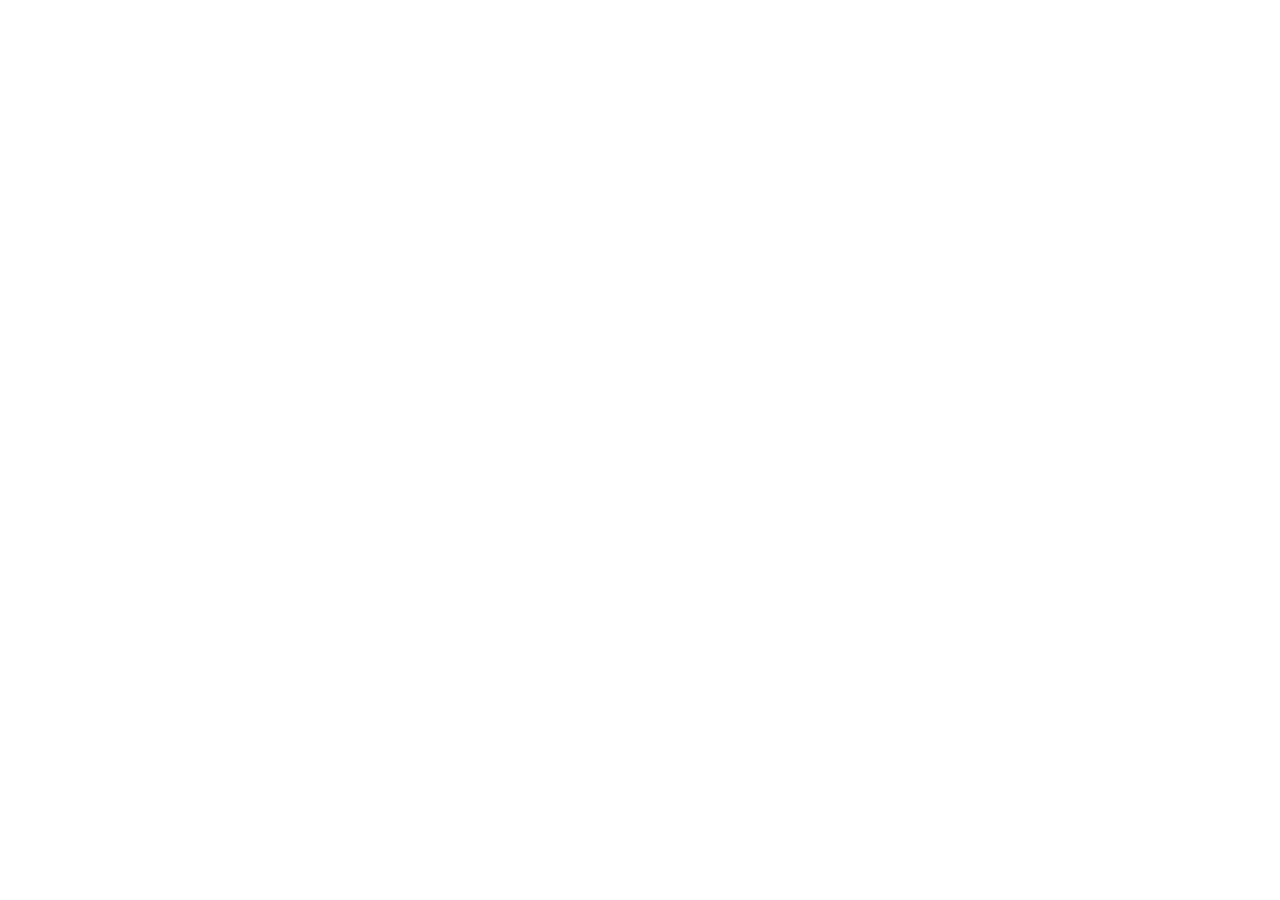
==== admin/index.html @ 4a8879cc "Create index.html" ====
<!doctype html>
<html>
<head>
  <meta charset="utf-8" />
  <meta name="viewport" content="width=device-width, initial-scale=1.0" />
  <title>MAN.Distilling — Admin</title>
</head>
<body>
  <script src="https://unpkg.com/netlify-cms@^2.0.0/dist/netlify-cms.js"></script>
</body>
</html>
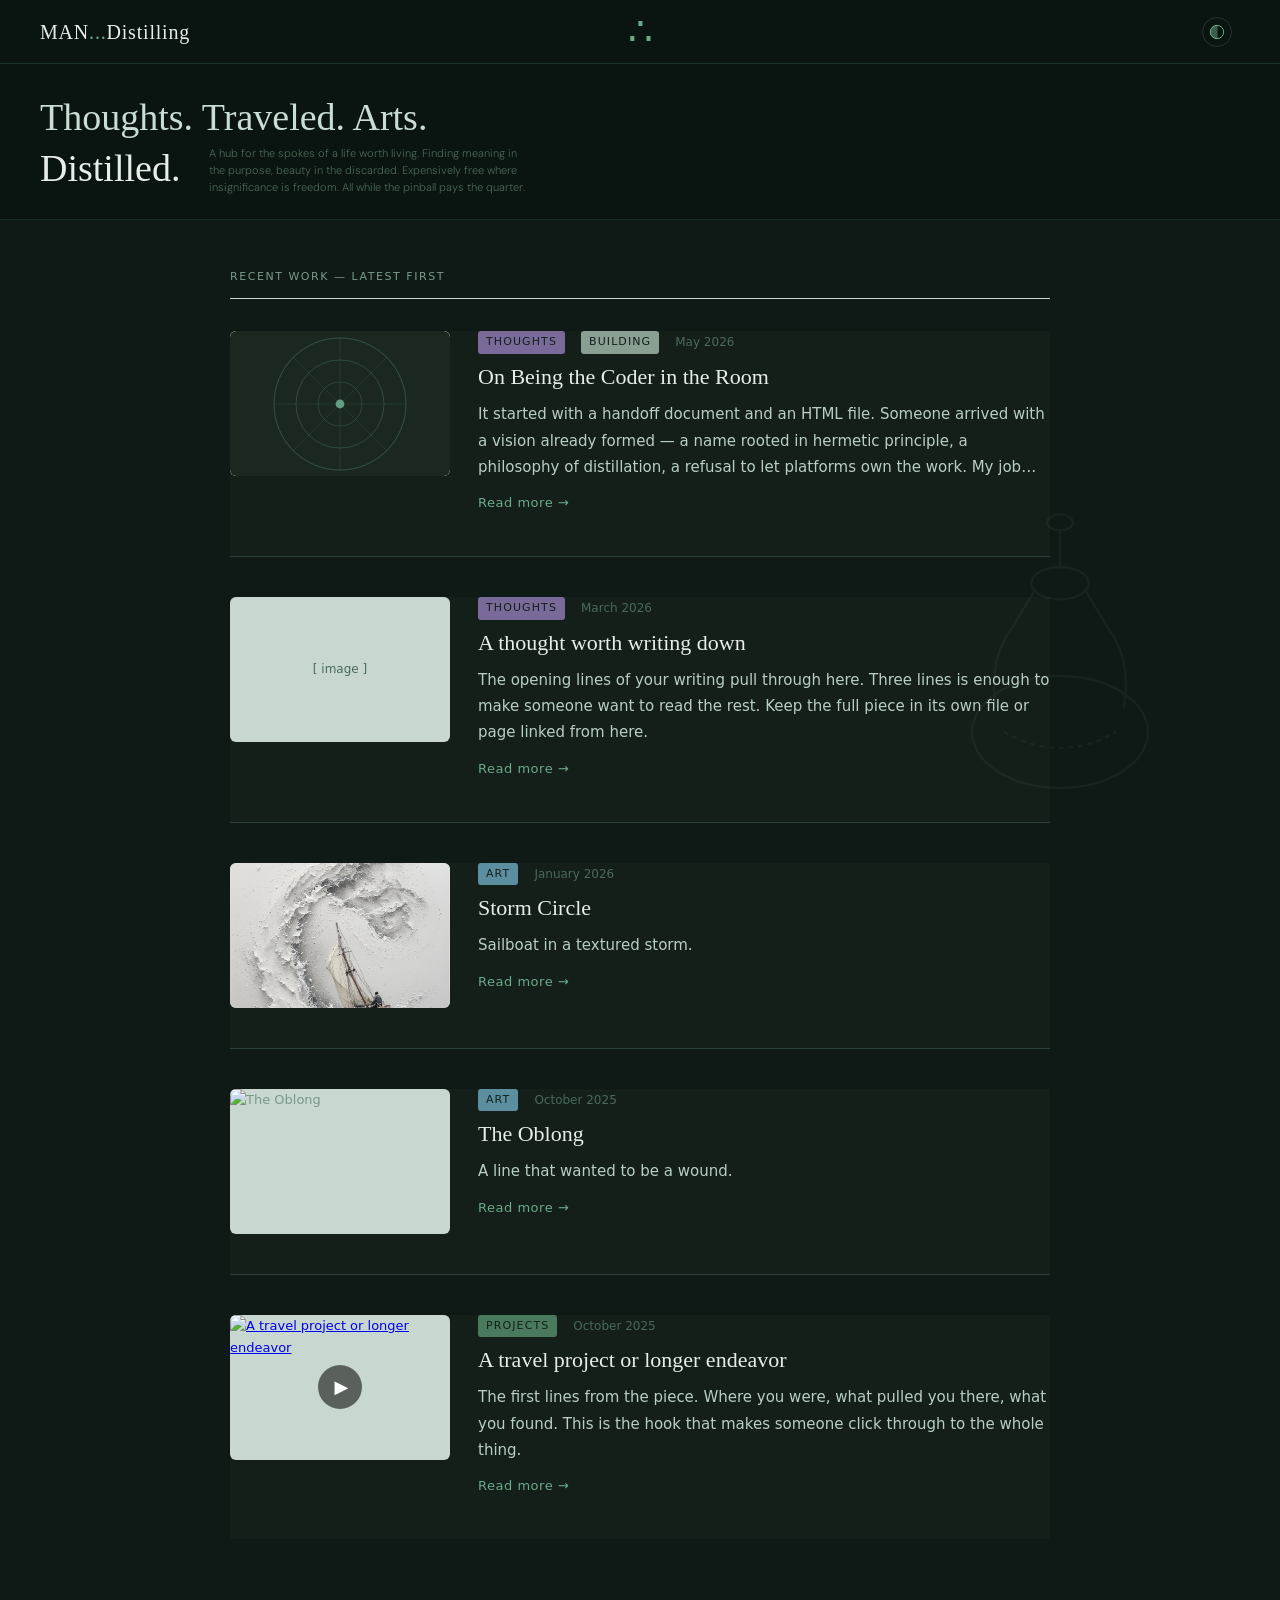
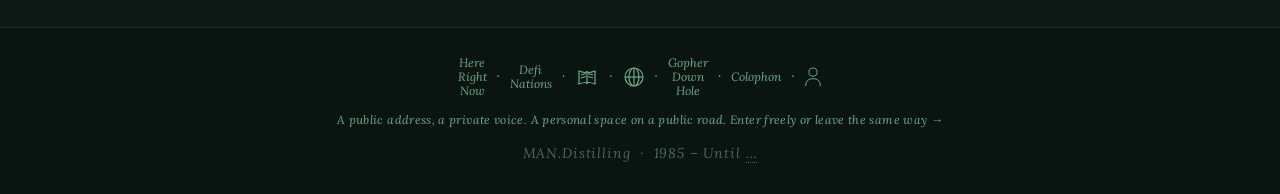
==== commit cdfff7b5: "Add peephole focus positions, date fields for Places/Words, fix Words duplicate bug" ====
--- a/admin/index.html
+++ b/admin/index.html
@@ -1,11 +1,5165 @@
-<!doctype html>
-<html>
+<!DOCTYPE html>
+<html lang="en">
 <head>
-  <meta charset="utf-8" />
-  <meta name="viewport" content="width=device-width, initial-scale=1.0" />
-  <title>MAN.Distilling — Admin</title>
+<meta charset="UTF-8">
+<!-- Dark mode: apply class before paint to prevent CLS flash -->
+<script>
+(function(){
+  var m = localStorage.getItem('colorMode');
+  if (m !== 'light') document.documentElement.classList.add('dark-mode');
+})();
+</script>
+<meta name="viewport" content="width=device-width, initial-scale=1.0">
+<title>MAN...Distilling — Thoughts. Traveled. Arts. Distilled.</title>
+
+<!-- Core SEO -->
+<meta name="description" content="A hub for the spokes of a life worth living. Art, travel, writing, and visual work by MAN.Distilling — a personal creative record built on hermetic principles, full ownership, and no platform lock-in.">
+<meta name="author" content="MAN.Distilling">
+<meta name="keywords" content="MAN Distilling, art, travel, writing, hermetic, creative work, visual art, independent publishing, mandistilling">
+<meta name="robots" content="index, follow">
+<meta name="theme-color" content="#1a2820">
+<link rel="canonical" href="https://mandistilling.quest">
+<link rel="icon" type="image/svg+xml" href="data:image/svg+xml,%3Csvg xmlns='http://www.w3.org/2000/svg' viewBox='0 0 32 32'%3E%3Crect width='32' height='32' fill='%231a2820' rx='4'/%3E%3Ccircle cx='11' cy='11' r='3' fill='%236aab8a'/%3E%3Ccircle cx='21' cy='11' r='3' fill='%236aab8a'/%3E%3Ccircle cx='16' cy='21' r='3' fill='%236aab8a'/%3E%3C/svg%3E">
+<link rel="sitemap" type="application/xml" href="/sitemap.xml">
+
+<!-- Open Graph -->
+<meta property="og:title" content="MAN...Distilling — Thoughts. Traveled. Arts. Distilled.">
+<meta property="og:description" content="A hub for the spokes of a life worth living. Art, travel, writing — a personal creative record built on hermetic principles and full ownership.">
+<meta property="og:url" content="https://mandistilling.quest">
+<meta property="og:type" content="website">
+<meta property="og:site_name" content="MAN.Distilling">
+<meta property="og:locale" content="en_US">
+<meta property="og:image" content="https://mandistilling.quest/images/aeraethsrthsrth.jpg">
+<meta property="og:image:alt" content="MAN.Distilling — a personal creative hub">
+<meta property="og:image:width" content="1200">
+<meta property="og:image:height" content="630">
+
+<!-- Twitter / X card -->
+<meta name="twitter:card" content="summary_large_image">
+<meta name="twitter:title" content="MAN...Distilling — Thoughts. Traveled. Arts. Distilled.">
+<meta name="twitter:description" content="A hub for the spokes of a life worth living. Art, travel, writing — built on hermetic principles, full ownership.">
+<meta name="twitter:image" content="https://mandistilling.quest/images/aeraethsrthsrth.jpg">
+<meta name="twitter:image:alt" content="MAN.Distilling">
+
+<!-- Structured data — Person + WebSite -->
+<script type="application/ld+json">
+{
+  "@context": "https://schema.org",
+  "@graph": [
+    {
+      "@type": "WebSite",
+      "@id": "https://mandistilling.quest/#website",
+      "url": "https://mandistilling.quest",
+      "name": "MAN...Distilling",
+      "description": "A personal creative hub for art, travel, writing, and visual work. Built on hermetic principles and full ownership.",
+      "publisher": { "@id": "https://mandistilling.quest/#person" },
+      "inLanguage": "en-US"
+    },
+    {
+      "@type": "Person",
+      "@id": "https://mandistilling.quest/#person",
+      "name": "MAN.Distilling",
+      "url": "https://mandistilling.quest",
+      "email": "mandistilling@tuta.io",
+      "sameAs": [
+        "https://github.com/MAN-Distilling",
+        "https://mandistilling.works",
+        "https://mandistilling.one",
+        "https://mandistilling.earth"
+      ],
+      "description": "Artist, traveller, writer. A life distilled into a single address."
+    }
+  ]
+}
+</script>
+
+<link rel="stylesheet" href="https://unpkg.com/leaflet@1.9.4/dist/leaflet.css" media="print" onload="this.media='all'">
+<noscript><link rel="stylesheet" href="https://unpkg.com/leaflet@1.9.4/dist/leaflet.css"></noscript>
+<!-- Fonts — non-render-blocking with swap -->
+<link rel="preconnect" href="https://fonts.googleapis.com" crossorigin>
+<link rel="preconnect" href="https://fonts.gstatic.com" crossorigin>
+<link rel="preload" as="style" href="https://fonts.googleapis.com/css2?family=Lora:ital,wght@0,400;0,500;1,400&family=DM+Sans:wght@300;400;500&display=swap">
+<link href="https://fonts.googleapis.com/css2?family=Lora:ital,wght@0,400;0,500;1,400&family=DM+Sans:wght@300;400;500&display=swap" rel="stylesheet" media="print" onload="this.media='all'">
+<noscript><link href="https://fonts.googleapis.com/css2?family=Lora:ital,wght@0,400;0,500;1,400&family=DM+Sans:wght@300;400;500&display=swap" rel="stylesheet"></noscript>
+
+<style>
+  :root {
+    --ink: #1a2820;
+    --ink-mid: #3a5044;
+    --ink-light: #6a8878;
+    --ink-faint: #8aa89a; /* bumped for contrast AA compliance */
+    --sage: #4a7a5e;
+    --sage-light: #d4e6db;
+    --slate: #2e3f48;
+    --stone: #f2f4f2;
+    --white: #ffffff;
+    --accent: #5b8fa0;
+    --serif: 'Lora', Georgia, serif;
+    --sans: 'DM Sans', system-ui, sans-serif;
+    --border: #c8d8d0;
+  }
+
+  /* Prevent font swap layout shift */
+  @font-face {
+    font-family: 'Lora';
+    font-display: swap;
+    src: local('Lora');
+  }
+  @font-face {
+    font-family: 'DM Sans';
+    font-display: swap;
+    src: local('DM Sans');
+  }
+
+  /* ── DARK MODE — full night ── */
+  html.dark-mode {
+    --ink: #e8ede9;
+    --ink-mid: #b8cfc4;
+    --ink-light: #7a9a8a;
+    --ink-faint: #4a6a58;
+    --sage: #6aab8a;
+    --sage-light: #1a3028;
+    --slate: #0a1410;
+    --stone: #0f1a16;
+    --white: #141f1a;
+    --accent: #7ab0c0;
+    --border: #2a4038;
+  }
+
+  html.dark-mode body { background: #0f1a16; }
+  html.dark-mode nav { background: #0a1410; border-bottom: 0.5px solid #1a3028; }
+  html.dark-mode .home-hero { background: #0a1410; border-bottom-color: #1a3028; }
+  html.dark-mode .hero-line { color: #c8ddd4; }
+  html.dark-mode .entry { background: #141f1a; border-color: #2a4038; }
+  html.dark-mode .entry:hover { background: #1a2820; }
+  html.dark-mode .filter-bar { background: #0f1a16; border-bottom-color: #2a4038; }
+  html.dark-mode .filter-drawer { background: #141f1a; border-bottom-color: #2a4038; }
+  html.dark-mode .filter-pill { background: #1a2820; border-color: #2a4038; color: #7a9a8a; }
+  html.dark-mode .filter-pill.selected { background: #4a7a5e; color: #e8ede9; }
+  html.dark-mode .filter-btn { border-color: #2a4038; color: #7a9a8a; }
+  html.dark-mode footer { background: #0a1410; border-top: 0.5px solid #1a3028; }
+  html.dark-mode .link-card { background: #141f1a; border-color: #2a4038; }
+  html.dark-mode .link-card:hover { background: #1a2820; }
+  html.dark-mode .signup-input { background: #141f1a; border-color: #2a4038; color: #e8ede9; }
+  html.dark-mode .entry-page-wrap { background: #0f1a16; }
+  html.dark-mode .tl-item { border-bottom-color: #2a4038; }
+  html.dark-mode .bio-section-label { border-bottom-color: #2a4038; }
+  html.dark-mode .word-entry { border-bottom-color: #2a4038; }
+  html.dark-mode .book-entry { border-bottom-color: #2a4038; }
+  html.dark-mode .reading-section-label { border-bottom-color: #2a4038; }
+  html.dark-mode .book-status.read { background: #1a3028; color: #6aab8a; }
+  html.dark-mode .book-status.reading { background: #1a2030; color: #7a8ab0; }
+  html.dark-mode .book-status.recommend { background: #2a1a10; color: #b08050; }
+  html.dark-mode .lightbox { background: rgba(0,0,0,0.97); }
+  html.dark-mode .nav-links {
+    background: #0a1410;
+  }
+
+  html.dark-mode .nav-links a {
+    color: #7a9a8a;
+    border-bottom-color: transparent;
+  }
+
+  html.dark-mode .nav-links a:hover,
+  html.dark-mode .nav-links a.active {
+    color: #e8ede9;
+    border-bottom-color: #6aab8a;
+  }
+
+  html.dark-mode .nav-links.open {
+    background: #0a1410;
+    border-top-color: #1a3028;
+  }
+
+  * { box-sizing: border-box; margin: 0; padding: 0; }
+
+  body {
+    font-family: var(--sans);
+    background: var(--stone);
+    color: var(--ink);
+    font-size: 17px;
+    line-height: 1.7;
+  }
+
+  /* ── NAV ── */
+  nav {
+    background: var(--ink);
+    padding: 0 2.5rem;
+    display: flex;
+    align-items: center;
+    justify-content: space-between;
+    position: sticky;
+    top: 0;
+    z-index: 100;
+    height: 64px;
+    overflow: visible;
+  }
+
+  .logo {
+    font-family: var(--serif);
+    font-size: 20px;
+    color: #e8ede9;
+    letter-spacing: 0.04em;
+    cursor: pointer;
+  }
+  .logo span { color: #6aab8a; }
+
+  .nav-links {
+    display: none;
+    gap: 0;
+    list-style: none;
+  }
+
+  .nav-links.open {
+    display: flex;
+  }
+
+  .nav-links a {
+    font-size: 14px;
+    font-weight: 400;
+    color: var(--ink-faint);
+    text-decoration: none;
+    letter-spacing: 0.06em;
+    text-transform: uppercase;
+    padding: 0 1.25rem;
+    height: 64px;
+    display: flex;
+    align-items: center;
+    border-bottom: 2px solid transparent;
+    transition: color 0.2s, border-color 0.2s;
+  }
+
+  .nav-links a:hover,
+  .nav-links a.active {
+    color: #e8ede9;
+    border-bottom-color: #6aab8a;
+  }
+
+  /* ── PAGES ── */
+  .page { display: none; }
+  .page.active { display: block; }
+
+  /* ── HOME ── */
+  .home-hero {
+    background: var(--slate);
+    padding: 1.75rem 2.5rem 1.5rem;
+    border-bottom: 1px solid #3a5044;
+  }
+
+  .hero-line {
+    font-family: var(--serif);
+    font-size: 38px;
+    font-weight: 400;
+    color: #e8ede9;
+    line-height: 1.35;
+  }
+
+  .hero-distilled-wrap {
+    display: inline-flex;
+    flex-direction: row;
+    align-items: flex-start;
+    gap: 0.75em;
+    vertical-align: top;
+  }
+
+  .hero-distilled {
+    color: #e8ede9;
+    flex-shrink: 0;
+    line-height: 1.35;
+  }
+
+  .hero-continuation {
+    font-family: var(--sans);
+    font-size: 11px;
+    font-weight: 300;
+    color: var(--ink-faint);
+    line-height: calc(38px * 1.35 / 3);
+    max-height: calc(38px * 1.35);
+    overflow: hidden;
+    display: block;
+    max-width: 320px;
+    padding-top: 2px;
+  }
+
+  /* ── ENTRIES ── */
+  .entries-wrap {
+    max-width: 900px;
+    margin: 0 auto;
+    padding: 3rem 2.5rem;
+  }
+
+  .entries-label {
+    font-size: 11px;
+    letter-spacing: 0.14em;
+    text-transform: uppercase;
+    color: var(--ink-light);
+    margin-bottom: 2rem;
+    padding-bottom: 0.75rem;
+    border-bottom: 0.5px solid #c8d8d0;
+  }
+
+  .entry {
+    display: grid;
+    grid-template-columns: 220px 1fr;
+    gap: 1.75rem;
+    margin-bottom: 2.5rem;
+    padding-bottom: 2.5rem;
+    border-bottom: 0.5px solid #c8d8d0;
+    transition: opacity 0.2s;
+  }
+
+  .entry:hover { opacity: 0.8; }
+
+  .entry:last-child {
+    border-bottom: none;
+  }
+
+  .entry-thumb {
+    width: 220px;
+    height: 145px;
+    object-fit: cover;
+    border-radius: 6px;
+    background: #c8d8d0;
+    display: flex;
+    align-items: center;
+    justify-content: center;
+    color: var(--ink-light);
+    font-size: 13px;
+    overflow: hidden;
+    flex-shrink: 0;
+  }
+
+  .entry-thumb img {
+    width: 100%;
+    height: 100%;
+    object-fit: cover;
+    border-radius: 6px;
+  }
+
+  .entry-thumb a {
+    display: block;
+    width: 100%;
+    height: 100%;
+    position: relative;
+  }
+
+  .entry-thumb .play-icon {
+    position: absolute;
+    top: 50%;
+    left: 50%;
+    transform: translate(-50%, -50%);
+    width: 44px;
+    height: 44px;
+    background: rgba(0,0,0,0.55);
+    border-radius: 50%;
+    display: flex;
+    align-items: center;
+    justify-content: center;
+    color: white;
+    font-size: 18px;
+  }
+
+  .entry-thumb .play-icon::after {
+    content: '▶';
+    margin-left: 3px;
+  }
+
+  .entry-body {}
+
+  .entry-meta {
+    display: flex;
+    gap: 1rem;
+    align-items: center;
+    margin-bottom: 0.5rem;
+  }
+
+  .entry-tag {
+    font-size: 11px;
+    letter-spacing: 0.1em;
+    text-transform: uppercase;
+    color: var(--white);
+    background: var(--sage);
+    border-radius: 3px;
+    padding: 2px 8px;
+  }
+
+  .entry-tag.art { background: #5b8fa0; }
+  .entry-tag.thoughts { background: #7a6a9a; }
+  .entry-tag.projects { background: #4a7a5e; }
+  .entry-tag-sub { background: #8a9e92; }
+
+  .entry-date {
+    font-size: 12px;
+    color: var(--ink-faint);
+  }
+
+  .entry-title {
+    font-family: var(--serif);
+    font-size: 22px;
+    font-weight: 400;
+    color: var(--ink);
+    margin-bottom: 0.6rem;
+    line-height: 1.35;
+    cursor: pointer;
+  }
+
+  .entry-title:hover { color: var(--sage); }
+
+  .entry-excerpt {
+    font-size: 15px;
+    color: var(--ink-mid);
+    line-height: 1.75;
+    display: -webkit-box;
+    -webkit-line-clamp: 3;
+    -webkit-box-orient: vertical;
+    overflow: hidden;
+  }
+
+  .entry-page-body .entry-excerpt {
+    display: block;
+    -webkit-line-clamp: unset;
+    -webkit-box-orient: unset;
+    overflow: visible;
+    font-size: 18px;
+    line-height: 1.9;
+    margin-bottom: 1.75rem;
+  }
+
+  .entry-read {
+    display: inline-block;
+    margin-top: 0.75rem;
+    font-size: 13px;
+    color: var(--sage);
+    text-decoration: none;
+    letter-spacing: 0.04em;
+    cursor: pointer;
+  }
+
+  .entry-read:hover { text-decoration: underline; }
+
+  /* ── BIO ── */
+  .bio-wrap {
+    max-width: 760px;
+    margin: 0 auto;
+    padding: 3.5rem 2.5rem;
+  }
+
+  .bio-header {
+    margin-bottom: 2.5rem;
+    padding-bottom: 2rem;
+    border-bottom: 0.5px solid #c8d8d0;
+  }
+
+  .page-title {
+    font-family: var(--serif);
+    font-size: 36px;
+    font-weight: 400;
+    color: var(--ink);
+    margin-bottom: 1.5rem;
+    line-height: 1.3;
+  }
+
+  .bio-text {
+    font-size: 17px;
+    color: var(--ink-mid);
+    line-height: 1.9;
+    margin-bottom: 1.25rem;
+  }
+
+  .bio-text em {
+    font-family: var(--serif);
+    font-style: italic;
+    color: var(--ink);
+  }
+
+  .archive-toggle {
+    margin-top: 2.5rem;
+    padding-top: 2rem;
+    border-top: 0.5px solid #c8d8d0;
+  }
+
+  .archive-label {
+    font-size: 11px;
+    letter-spacing: 0.14em;
+    text-transform: uppercase;
+    color: var(--ink-light);
+    margin-bottom: 1.75rem;
+  }
+
+  .timeline {
+    position: relative;
+    padding-left: 1.5rem;
+  }
+
+  .timeline::before {
+    content: '';
+    position: absolute;
+    left: 0;
+    top: 6px;
+    bottom: 6px;
+    width: 1px;
+    background: #c8d8d0;
+  }
+
+  .tl-item {
+    position: relative;
+    margin-bottom: 2rem;
+    padding-left: 1.25rem;
+  }
+
+  .tl-item::before {
+    content: '';
+    position: absolute;
+    left: -1.5rem;
+    top: 7px;
+    width: 7px;
+    height: 7px;
+    border-radius: 50%;
+    background: var(--sage);
+    border: 2px solid var(--stone);
+  }
+
+  .tl-date {
+    font-size: 12px;
+    color: var(--ink-faint);
+    margin-bottom: 3px;
+    letter-spacing: 0.04em;
+  }
+
+  .tl-title {
+    font-family: var(--serif);
+    font-size: 18px;
+    font-weight: 400;
+    color: var(--ink);
+    margin-bottom: 4px;
+    cursor: pointer;
+  }
+
+  .tl-title:hover { color: var(--sage); }
+
+  .tl-tag {
+    font-size: 11px;
+    letter-spacing: 0.08em;
+    text-transform: uppercase;
+    color: var(--ink-light);
+  }
+
+  /* ── LINKS ── */
+  .links-wrap {
+    max-width: 680px;
+    margin: 0 auto;
+    padding: 3.5rem 2.5rem;
+  }
+
+  .links-grid {
+    display: grid;
+    grid-template-columns: repeat(auto-fit, minmax(200px, 1fr));
+    gap: 14px;
+    margin-top: 2rem;
+  }
+
+  .link-card {
+    background: var(--white);
+    border: 0.5px solid #c8d8d0;
+    border-radius: 10px;
+    padding: 1.1rem 1.25rem;
+    cursor: pointer;
+    text-decoration: none;
+    display: flex;
+    align-items: center;
+    gap: 1rem;
+    transition: border-color 0.15s, background 0.15s, transform 0.15s;
+  }
+
+  .link-card:hover {
+    border-color: var(--sage);
+    background: #f6faf7;
+    transform: translateY(-1px);
+  }
+
+  .link-icon {
+    width: 38px;
+    height: 38px;
+    border-radius: 8px;
+    display: flex;
+    align-items: center;
+    justify-content: center;
+    flex-shrink: 0;
+  }
+
+  .link-icon svg {
+    width: 20px;
+    height: 20px;
+  }
+
+  .link-card-name {
+    font-size: 15px;
+    font-weight: 500;
+    color: var(--ink);
+    margin-bottom: 2px;
+  }
+
+  .link-card-handle {
+    font-size: 12px;
+    color: var(--ink-light);
+  }
+
+  /* ── SECTION PAGES ── */
+  .section-wrap {
+    max-width: 900px;
+    margin: 0 auto;
+    padding: 0 2.5rem 3.5rem;
+  }
+
+  /* ── FILTER BAR ── */
+  .filter-bar {
+    position: sticky;
+    top: 64px;
+    z-index: 90;
+    background: var(--stone);
+    border-bottom: 0.5px solid #c8d8d0;
+    padding: 0 2.5rem;
+  }
+
+  .filter-bar-inner {
+    max-width: 900px;
+    margin: 0 auto;
+    display: flex;
+    align-items: center;
+    justify-content: space-between;
+    height: 52px;
+  }
+
+  .filter-page-title {
+    font-family: var(--serif);
+    font-size: 22px;
+    font-weight: 400;
+    color: var(--ink);
+  }
+
+  .filter-btn {
+    display: flex;
+    align-items: center;
+    gap: 7px;
+    font-family: var(--sans);
+    font-size: 13px;
+    font-weight: 500;
+    letter-spacing: 0.05em;
+    text-transform: uppercase;
+    color: var(--ink-light);
+    background: none;
+    border: 0.5px solid #c8d8d0;
+    border-radius: 20px;
+    padding: 6px 14px;
+    cursor: pointer;
+    transition: color 0.2s, border-color 0.2s;
+  }
+
+  .filter-btn:hover { color: var(--sage); border-color: var(--sage); }
+  .filter-btn.active { color: var(--sage); border-color: var(--sage); background: #eef6f1; }
+
+  .filter-btn .filter-icon {
+    display: flex;
+    flex-direction: column;
+    gap: 3px;
+  }
+
+  .filter-btn .filter-icon span {
+    display: block;
+    height: 1.5px;
+    background: currentColor;
+    border-radius: 2px;
+  }
+
+  .filter-btn .filter-icon span:nth-child(1) { width: 14px; }
+  .filter-btn .filter-icon span:nth-child(2) { width: 10px; }
+  .filter-btn .filter-icon span:nth-child(3) { width: 6px; }
+
+  /* ── FILTER DRAWER ── */
+  .filter-drawer {
+    background: var(--white);
+    border-bottom: 0.5px solid #c8d8d0;
+    overflow: hidden;
+    max-height: 0;
+    transition: max-height 0.3s ease, padding 0.3s ease;
+    padding: 0 2.5rem;
+  }
+
+  .filter-drawer.open {
+    max-height: 200px;
+    padding: 1.25rem 2.5rem;
+  }
+
+  .filter-drawer-inner {
+    max-width: 900px;
+    margin: 0 auto;
+    display: flex;
+    flex-wrap: wrap;
+    gap: 8px;
+    align-items: center;
+  }
+
+  .filter-label {
+    font-size: 11px;
+    letter-spacing: 0.1em;
+    text-transform: uppercase;
+    color: var(--ink-faint);
+    margin-right: 4px;
+  }
+
+  .filter-pill {
+    font-size: 13px;
+    font-weight: 400;
+    color: var(--ink-mid);
+    background: var(--stone);
+    border: 0.5px solid #c8d8d0;
+    border-radius: 20px;
+    padding: 5px 14px;
+    cursor: pointer;
+    transition: all 0.15s;
+    white-space: nowrap;
+  }
+
+  .filter-pill:hover { border-color: var(--sage); color: var(--sage); }
+
+  .filter-pill.selected {
+    background: var(--sage);
+    color: var(--white);
+    border-color: var(--sage);
+  }
+
+  .filter-clear {
+    font-size: 12px;
+    color: var(--ink-faint);
+    cursor: pointer;
+    margin-left: 4px;
+    text-decoration: underline;
+  }
+
+  .filter-clear:hover { color: var(--ink-mid); }
+
+  .section-stream { padding-top: 2.5rem; }
+
+  .filter-empty {
+    padding: 3rem 0;
+    color: var(--ink-light);
+    font-size: 15px;
+  }
+
+  /* ── BIO SECTIONS ── */
+  .bio-section { display: none; }
+  .bio-section.visible { display: block; }
+
+  .bio-section-label {
+    font-size: 11px;
+    letter-spacing: 0.14em;
+    text-transform: uppercase;
+    color: var(--ink-light);
+    margin-bottom: 1.5rem;
+    padding-bottom: 0.75rem;
+    border-bottom: 0.5px solid #c8d8d0;
+  }
+
+  .bio-block-text {
+    font-size: 17px;
+    color: var(--ink-mid);
+    line-height: 1.9;
+    margin-bottom: 1.25rem;
+  }
+
+  /* ── PEEPHOLE IMAGES ── */
+  .peephole {
+    display: inline-block;
+    width: 62px;
+    height: 1.8em;
+    vertical-align: middle;
+    overflow: hidden;
+    border-radius: 3px;
+    cursor: pointer;
+    position: relative;
+    margin: 0 4px;
+    border: 0.5px solid #c8d8d0;
+    transition: border-color 0.2s;
+  }
+
+  .peephole:hover { border-color: var(--sage); }
+
+  .peephole img {
+    position: absolute;
+    top: 0;
+    left: 0;
+    width: 100%;
+    height: 100%;
+    object-fit: cover;
+    object-position: center;
+    pointer-events: none;
+  }
+
+  /* ── LIGHTBOX ── */
+  .lightbox {
+    display: none;
+    position: fixed;
+    top: 0; left: 0; right: 0; bottom: 0;
+    background: rgba(10,20,15,0.92);
+    z-index: 999;
+    align-items: center;
+    justify-content: center;
+  }
+
+  .lightbox.open { display: flex; }
+
+  .lightbox-img {
+    max-width: 88vw;
+    max-height: 85vh;
+    border-radius: 6px;
+    object-fit: contain;
+    box-shadow: 0 8px 48px rgba(0,0,0,0.6);
+  }
+
+  .lightbox-close {
+    position: fixed;
+    top: 24px;
+    right: 28px;
+    font-size: 32px;
+    color: #a8bfb0;
+    cursor: pointer;
+    line-height: 1;
+    font-family: serif;
+    transition: color 0.2s;
+  }
+
+  .lightbox-close:hover { color: white; }
+
+  .lightbox-arrow {
+    position: fixed;
+    top: 50%;
+    transform: translateY(-50%);
+    font-size: 36px;
+    color: #a8bfb0;
+    cursor: pointer;
+    padding: 1rem;
+    font-family: serif;
+    transition: color 0.2s;
+    user-select: none;
+  }
+
+  .lightbox-arrow:hover { color: white; }
+  .lightbox-arrow.prev { left: 16px; }
+  .lightbox-arrow.next { right: 16px; }
+
+  .lightbox-counter {
+    position: fixed;
+    bottom: 24px;
+    left: 50%;
+    transform: translateX(-50%);
+    font-size: 12px;
+    color: #6a8878;
+    letter-spacing: 0.1em;
+    font-family: var(--sans);
+  }
+
+  /* ── EMAIL SIGNUP ── */
+  .signup-wrap {
+    margin-top: 3.5rem;
+    padding-top: 2.5rem;
+    border-top: 0.5px solid #c8d8d0;
+  }
+
+  .signup-header {
+    font-family: var(--serif);
+    font-size: 28px;
+    font-weight: 400;
+    color: var(--ink);
+    margin-bottom: 0.5rem;
+  }
+
+  .signup-sub {
+    font-size: 14px;
+    color: var(--ink-light);
+    margin-bottom: 1.75rem;
+  }
+
+  .signup-form {
+    display: flex;
+    flex-direction: column;
+    gap: 1rem;
+    max-width: 480px;
+  }
+
+  .signup-input {
+    font-family: var(--sans);
+    font-size: 15px;
+    color: var(--ink);
+    background: var(--white);
+    border: 0.5px solid #c8d8d0;
+    border-radius: 8px;
+    padding: 0.85rem 1.1rem;
+    outline: none;
+    transition: border-color 0.2s;
+    width: 100%;
+  }
+
+  .signup-input:focus { border-color: var(--sage); }
+
+  .signup-btn {
+    font-family: var(--sans);
+    font-size: 14px;
+    font-weight: 500;
+    letter-spacing: 0.06em;
+    text-transform: uppercase;
+    color: var(--white);
+    background: var(--sage);
+    border: none;
+    border-radius: 8px;
+    padding: 0.85rem 1.5rem;
+    cursor: pointer;
+    transition: background 0.2s;
+    align-self: flex-start;
+  }
+
+  .signup-btn:hover { background: #5a9a72; }
+
+  .signup-thanks {
+    display: none;
+    font-family: var(--serif);
+    font-style: italic;
+    font-size: 16px;
+    color: var(--sage);
+    margin-top: 1rem;
+  }
+
+  /* ── WATERMARKS ── */
+  .watermark {
+    position: fixed;
+    bottom: 80px;
+    right: 60px;
+    width: 320px;
+    height: 320px;
+    opacity: 0.045;
+    pointer-events: none;
+    z-index: 0;
+  }
+
+  .watermark svg {
+    width: 100%;
+    height: 100%;
+  }
+
+  /* ── DARK MODE TOGGLE ── */
+  .mode-toggle {
+    position: fixed;
+    bottom: 24px;
+    left: 24px;
+    width: 38px;
+    height: 38px;
+    border-radius: 50%;
+    border: 0.5px solid #4a6a58;
+    background: transparent;
+    cursor: pointer;
+    display: flex;
+    align-items: center;
+    justify-content: center;
+    z-index: 200;
+    transition: border-color 0.3s, transform 0.3s;
+  }
+
+  .mode-toggle:hover { border-color: var(--sage); transform: rotate(15deg); }
+
+  .mode-toggle svg {
+    width: 20px;
+    height: 20px;
+  }
+
+  /* ── READING LIST ── */
+  /* ── READING PAGE ── */
+  .reading-wrap {
+    max-width: 860px;
+    margin: 0 auto;
+    padding: 3rem 2.5rem 5rem;
+  }
+
+  .reading-section-label {
+    font-size: 11px;
+    letter-spacing: 0.14em;
+    text-transform: uppercase;
+    color: var(--ink-light);
+    margin-bottom: 1.5rem;
+    margin-top: 3rem;
+    padding-bottom: 0.75rem;
+    border-bottom: 0.5px solid var(--border);
+  }
+
+  .reading-section-label:first-child { margin-top: 0; }
+
+  /* ── READING ACCORDION ── */
+  .reading-accordion {
+    margin-bottom: 0.5rem;
+    border-bottom: 0.5px solid var(--border);
+  }
+  .reading-accordion-header {
+    display: flex;
+    justify-content: space-between;
+    align-items: center;
+    padding: 1rem 0;
+    cursor: pointer;
+    font-family: var(--sans);
+    font-size: 11px;
+    font-weight: 600;
+    letter-spacing: 0.14em;
+    text-transform: uppercase;
+    color: var(--ink-mid);
+    user-select: none;
+    transition: color 0.2s;
+  }
+  .reading-accordion-header:hover { color: var(--ink); }
+  .reading-accordion-arrow {
+    font-size: 13px;
+    color: var(--sage);
+    transition: transform 0.25s;
+    display: inline-block;
+  }
+  .reading-accordion-arrow.open { transform: rotate(90deg); }
+  .reading-accordion-count {
+    font-weight: 300;
+    text-transform: none;
+    letter-spacing: 0;
+    font-size: 11px;
+    color: var(--ink-faint);
+  }
+  .reading-accordion-body {
+    overflow: hidden;
+    max-height: 0;
+    transition: max-height 0.35s ease;
+  }
+  .reading-accordion-body.open {
+    max-height: 9999px;
+  }
+
+  /* Filter bar */
+  .reading-filters {
+    display: flex;
+    flex-wrap: wrap;
+    gap: 0.5rem;
+    margin-bottom: 2rem;
+    align-items: center;
+  }
+
+  .reading-search {
+    flex: 1;
+    min-width: 180px;
+    padding: 0.5rem 0.85rem;
+    border: 0.5px solid var(--border);
+    background: transparent;
+    color: var(--ink);
+    font-family: var(--sans);
+    font-size: 13px;
+    outline: none;
+  }
+
+  .reading-search::placeholder { color: var(--ink-faint); }
+  html.dark-mode .reading-search { border-color: #2a4038; }
+
+  .reading-filter-btn {
+    padding: 0.4rem 0.9rem;
+    border: 0.5px solid var(--border);
+    background: transparent;
+    color: var(--ink-light);
+    font-family: var(--sans);
+    font-size: 11px;
+    letter-spacing: 0.08em;
+    text-transform: uppercase;
+    cursor: pointer;
+    transition: all 0.15s;
+  }
+
+  .reading-filter-btn:hover,
+  .reading-filter-btn.active {
+    background: var(--sage);
+    color: #fff;
+    border-color: var(--sage);
+  }
+
+  html.dark-mode .reading-filter-btn { border-color: #2a4038; color: #c8ddd4; }
+  html.dark-mode .reading-filter-btn.active { background: #4a7a5e; border-color: #4a7a5e; color: #fff; }
+
+  .reading-filter-label {
+    font-size: 11px;
+    letter-spacing: 0.1em;
+    text-transform: uppercase;
+    color: var(--ink-faint);
+    white-space: nowrap;
+  }
+
+  /* Book rows */
+  .book-entry {
+    display: grid;
+    grid-template-columns: 1fr auto;
+    gap: 1rem;
+    padding: 1rem 0;
+    border-bottom: 0.5px solid var(--border);
+    align-items: start;
+  }
+
+  .book-entry.hidden { display: none; }
+
+  .book-title {
+    font-family: var(--serif);
+    font-size: 17px;
+    font-weight: 400;
+    color: var(--ink);
+    margin-bottom: 0.15rem;
+    line-height: 1.3;
+  }
+
+  .book-author {
+    font-size: 12px;
+    color: var(--ink-light);
+    margin-bottom: 0.2rem;
+  }
+
+  .book-genre {
+    font-size: 10px;
+    letter-spacing: 0.1em;
+    text-transform: uppercase;
+    color: var(--ink-faint);
+  }
+
+  .book-note {
+    font-size: 14px;
+    color: var(--ink-mid);
+    font-style: italic;
+    line-height: 1.7;
+    margin-top: 0.4rem;
+  }
+
+  .book-rating {
+    font-size: 11px;
+    color: #6aab8a;
+    letter-spacing: 0.05em;
+    white-space: nowrap;
+    margin-top: 4px;
+    text-align: right;
+  }
+
+  .book-status {
+    font-size: 10px;
+    letter-spacing: 0.08em;
+    text-transform: uppercase;
+    padding: 2px 8px;
+    border-radius: 20px;
+    white-space: nowrap;
+    margin-top: 4px;
+  }
+
+  .book-status.read { background: #eef6f1; color: var(--sage); }
+  .book-status.reading { background: #f0f4ff; color: #5b6fa0; }
+  .book-status.recommend { background: #fff8ee; color: #a07a30; }
+
+  html.dark-mode .book-status.read { background: #1e3028; color: #6aab8a; }
+  html.dark-mode .book-status.reading { background: #1e2535; color: #8899cc; }
+  html.dark-mode .book-status.recommend { background: #2e2510; color: #c4943a; }
+
+  .reading-count {
+    font-size: 12px;
+    color: var(--ink-faint);
+    margin-bottom: 1.5rem;
+    font-style: italic;
+  }
+
+  @media (max-width: 680px) {
+    .reading-wrap { padding: 2rem 1.25rem 3rem; }
+    .book-entry { grid-template-columns: 1fr; }
+    .reading-filters { gap: 0.35rem; }
+  }
+
+  /* ── MAP PAGE ── */
+  .map-wrap {
+    max-width: 100%;
+    height: calc(100vh - 64px);
+    position: relative;
+  }
+
+  .map-container {
+    width: 100%;
+    height: 100%;
+    background: var(--stone);
+    display: flex;
+    align-items: center;
+    justify-content: center;
+    flex-direction: column;
+    gap: 1rem;
+  }
+
+  .map-placeholder-text {
+    font-family: var(--serif);
+    font-size: 18px;
+    color: var(--ink-light);
+    font-style: italic;
+    text-align: center;
+    max-width: 400px;
+    line-height: 1.8;
+  }
+
+  /* ── COLOPHON ── */
+  .colophon-wrap {
+    max-width: 680px;
+    margin: 0 auto;
+    padding: 4rem 2.5rem 6rem;
+  }
+
+  .colophon-body {
+    font-size: 15px;
+    color: var(--ink-mid);
+    line-height: 2;
+  }
+
+  .colophon-body p { margin-bottom: 1.5rem; }
+
+  .colophon-mark {
+    font-family: var(--serif);
+    font-size: 13px;
+    color: var(--ink-faint);
+    font-style: italic;
+    margin-top: 3rem;
+    padding-top: 1.5rem;
+    border-top: 0.5px solid var(--border);
+  }
+
+  @media (max-width: 680px) {
+    .colophon-wrap { padding: 2rem 1.25rem 4rem; }
+  }
+
+  /* ── NOW PAGE ── */
+  .now-wrap {
+    max-width: 680px;
+    margin: 0 auto;
+    padding: 3rem 2.5rem 5rem;
+  }
+
+  .now-updated {
+    font-size: 12px;
+    letter-spacing: 0.1em;
+    text-transform: uppercase;
+    color: var(--ink-faint);
+    margin-bottom: 2.5rem;
+  }
+
+  .now-body {
+    font-size: 18px;
+    color: var(--ink-mid);
+    line-height: 1.95;
+  }
+
+  .now-body p { margin-bottom: 1.75rem; }
+
+  @media (max-width: 680px) {
+    .now-wrap { padding: 2rem 1.25rem 3rem; }
+    .now-body { font-size: 16px; }
+  }
+
+  /* ── WORDS / DEFI-NATIONS SCATTER ── */
+  .words-wrap {
+    position: relative;
+    width: 100%;
+    padding: 2rem 2.5rem 1rem;
+    box-sizing: border-box;
+  }
+
+  .words-header {
+    position: relative;
+    z-index: 2;
+    margin-bottom: 1.5rem;
+  }
+
+  .words-canvas {
+    position: relative;
+    width: 100%;
+    min-height: 2200px;
+    overflow: visible;
+  }
+
+  .word-chip {
+    position: absolute;
+    cursor: pointer;
+    user-select: none;
+    transition: opacity 0.15s;
+    z-index: 3;
+    line-height: 1;
+  }
+
+  .word-chip:hover { opacity: 0.75; }
+
+  .word-chip.coined {
+    font-family: var(--serif);
+    font-size: 22px;
+    font-style: italic;
+    color: #d4a830;
+  }
+
+  .word-chip.within {
+    font-family: var(--serif);
+    font-size: 22px;
+    font-style: italic;
+    color: var(--ink);
+  }
+
+  .www-seg {
+    color: #6aab8a;
+  }
+
+  .word-chip.erased {
+    font-family: var(--serif);
+    font-size: 17px;
+    font-style: normal;
+    color: var(--ink);
+  }
+
+  .word-chip.image-chip {
+    background: none;
+    border: none;
+    padding: 0;
+    cursor: pointer;
+    opacity: 0.85;
+    transition: opacity 0.15s;
+  }
+
+  .word-chip.image-chip img {
+    max-height: 48px;
+    max-width: 180px;
+    width: auto;
+    height: auto;
+    object-fit: contain;
+    display: block;
+  }
+
+  .word-chip.image-chip:hover { opacity: 1; }
+
+  html.dark-mode .word-chip.image-chip img {
+    filter: brightness(0.9);
+  }
+
+  .word-panel {
+    display: none;
+    position: absolute;
+    z-index: 10;
+    background: var(--stone);
+    border: 0.5px solid #b0c8bc;
+    padding: 1.5rem 1.75rem;
+    max-width: 360px;
+    width: 90vw;
+    box-shadow: 0 4px 24px rgba(0,0,0,0.10);
+  }
+
+  html.dark-mode .word-panel {
+    background: #1a2820;
+    border-color: #2a4038;
+    box-shadow: 0 4px 24px rgba(0,0,0,0.4);
+  }
+
+  .word-panel.open { display: block; }
+
+  .wp-category {
+    font-size: 10px;
+    letter-spacing: 0.14em;
+    text-transform: uppercase;
+    color: var(--ink-faint);
+    margin-bottom: 0.6rem;
+  }
+
+  .wp-headword {
+    font-family: var(--serif);
+    font-size: 28px;
+    font-weight: 400;
+    color: var(--ink);
+    margin-bottom: 0.2rem;
+    line-height: 1.1;
+  }
+
+  .wp-pronunciation {
+    font-size: 12px;
+    color: var(--ink-faint);
+    font-style: italic;
+    margin-bottom: 0.6rem;
+    letter-spacing: 0.04em;
+  }
+
+  .wp-type {
+    font-size: 10px;
+    letter-spacing: 0.1em;
+    text-transform: uppercase;
+    color: var(--sage);
+    margin-bottom: 0.9rem;
+  }
+
+  .wp-definition {
+    font-size: 15px;
+    color: var(--ink-mid);
+    line-height: 1.8;
+    margin-bottom: 0.85rem;
+  }
+
+  .wp-date {
+    font-size: 11px;
+    letter-spacing: 0.04em;
+    color: var(--ink-faint);
+    font-style: italic;
+    margin-bottom: 0.85rem;
+  }
+
+  .wp-mechanism {
+    font-size: 13px;
+    color: var(--ink-faint);
+    font-style: italic;
+    line-height: 1.6;
+    border-top: 0.5px solid #c8d8d0;
+    padding-top: 0.75rem;
+  }
+
+  html.dark-mode .wp-mechanism { border-top-color: #2a4038; }
+
+  .wp-close {
+    position: absolute;
+    top: 0.75rem;
+    right: 1rem;
+    font-size: 18px;
+    color: var(--ink-faint);
+    cursor: pointer;
+    line-height: 1;
+    background: none;
+    border: none;
+    padding: 0;
+  }
+
+  .wp-close:hover { color: var(--ink); }
+
+  @media (max-width: 680px) {
+    .words-canvas { min-height: 3200px; }
+    .word-chip.coined { font-size: 18px; }
+    .word-chip.within { font-size: 18px; }
+    .word-chip.erased { font-size: 14px; }
+    .word-panel { max-width: 92vw; }
+  }
+
+  /* ── GOPHER HOLE PAGE ── */
+  .gopher-wrap {
+    max-width: 680px;
+    margin: 0 auto;
+    padding: 3rem 2.5rem 5rem;
+  }
+
+  .gopher-entry {
+    border-bottom: 0.5px solid #c8d8d0;
+    padding: 2.5rem 0;
+  }
+
+  .gopher-entry:last-child { border-bottom: none; }
+
+  .gopher-date {
+    font-size: 11px;
+    letter-spacing: 0.12em;
+    text-transform: uppercase;
+    color: var(--ink-faint);
+    margin-bottom: 0.75rem;
+  }
+
+  .gopher-title {
+    font-family: var(--serif);
+    font-size: 24px;
+    font-weight: 400;
+    color: var(--ink);
+    margin-bottom: 1.5rem;
+  }
+
+  .gopher-body {
+    font-size: 16px;
+    color: var(--ink-mid);
+    line-height: 2;
+    white-space: pre-wrap;
+  }
+
+  @media (max-width: 680px) {
+    .words-wrap { padding: 2rem 1.25rem 3rem; }
+    .wp-headword { font-size: 26px; }
+    .gopher-wrap { padding: 2rem 1.25rem 3rem; }
+  }
+
+  /* ── ART WALL ── */
+  .art-wall-wrap {
+    padding: 1.5rem 1.5rem 4rem;
+  }
+
+  .art-wall {
+    display: flex;
+    flex-wrap: wrap;
+    gap: 12px;
+    align-items: flex-start;
+  }
+
+  .art-wall-item {
+    cursor: pointer;
+    border-radius: 6px;
+    overflow: hidden;
+    position: relative;
+    flex-shrink: 0;
+    transition: transform 0.2s, box-shadow 0.2s;
+  }
+
+  .art-wall-item:hover {
+    transform: translateY(-2px);
+    box-shadow: 0 8px 24px rgba(0,0,0,0.15);
+  }
+
+  .art-wall-item img {
+    display: block;
+    max-height: 340px;
+    width: auto;
+    max-width: 100%;
+    border-radius: 6px;
+  }
+
+  @media (max-width: 680px) {
+    .art-wall { gap: 8px; }
+    .art-wall-item img { max-height: 200px; }
+    .art-wall-wrap { padding: 1rem 1rem 3rem; }
+  }
+
+  /* ── PHOTO PAGE ── */
+  .photo-wrap {
+    max-width: 1100px;
+    margin: 0 auto;
+    padding: 0 2.5rem 4rem;
+  }
+
+  .photo-grid {
+    columns: 3;
+    column-gap: 1rem;
+    margin-top: 2rem;
+  }
+
+  .photo-item {
+    break-inside: avoid;
+    margin-bottom: 1rem;
+    cursor: pointer;
+    border-radius: 6px;
+    overflow: hidden;
+    position: relative;
+  }
+
+  .photo-item img {
+    width: 100%;
+    display: block;
+    border-radius: 6px;
+    transition: transform 0.3s ease;
+  }
+
+  .photo-item:hover img { transform: scale(1.02); }
+
+  .photo-item-caption {
+    font-size: 12px;
+    color: var(--ink-light);
+    padding: 0.4rem 0 0.75rem;
+    font-style: italic;
+  }
+
+  @media (max-width: 680px) {
+    .photo-grid { columns: 2; }
+    .photo-wrap { padding: 0 1.25rem 3rem; }
+  }
+
+  /* ── FULL ENTRY PAGE ── */
+  .entry-page-wrap {
+    max-width: 720px;
+    margin: 0 auto;
+    padding: 3rem 2.5rem 5rem;
+  }
+
+  .entry-page-back {
+    font-size: 13px;
+    color: var(--ink-light);
+    cursor: pointer;
+    margin-bottom: 2.5rem;
+    display: inline-flex;
+    align-items: center;
+    gap: 6px;
+    transition: color 0.2s;
+  }
+
+  .entry-page-back:hover { color: var(--sage); }
+
+  .entry-page-meta {
+    display: flex;
+    gap: 0.75rem;
+    align-items: center;
+    margin-bottom: 1rem;
+    flex-wrap: wrap;
+  }
+
+  .entry-page-title {
+    font-family: var(--serif);
+    font-size: 38px;
+    font-weight: 400;
+    color: var(--ink);
+    line-height: 1.25;
+    margin-bottom: 2rem;
+  }
+
+  .entry-page-hero {
+    width: 100%;
+    max-height: 420px;
+    object-fit: cover;
+    border-radius: 8px;
+    margin-bottom: 2.5rem;
+  }
+
+  .entry-page-body {
+    font-size: 18px;
+    color: var(--ink-mid);
+    line-height: 1.9;
+  }
+
+  .entry-page-body p {
+    margin-bottom: 1.75rem;
+  }
+
+  .entry-page-divider {
+    border: none;
+    border-top: 0.5px solid #c8d8d0;
+    margin: 3rem 0;
+  }
+
+  .entry-page-nav {
+    display: flex;
+    justify-content: space-between;
+    font-size: 13px;
+    color: var(--ink-light);
+  }
+
+  .entry-page-nav span {
+    cursor: pointer;
+    transition: color 0.2s;
+  }
+
+  .entry-page-nav span:hover { color: var(--sage); }
+
+  /* ── FOOTER ── */
+  footer {
+    background: var(--ink);
+    padding: 1.75rem 2.5rem;
+    text-align: center;
+  }
+
+  .epitaph {
+    font-family: var(--serif);
+    font-style: italic;
+    font-size: 14px;
+    color: #4a6a58;
+    letter-spacing: 0.06em;
+  }
+
+  .footer-disclaimer {
+    font-family: var(--serif);
+    font-style: italic;
+    font-size: 12px;
+    color: #6aab8a;
+    margin-top: 0.6rem;
+    letter-spacing: 0.03em;
+  }
+
+  /* ── NAV TOGGLE ── */
+  .nav-dark-toggle {
+    background: transparent;
+    border: 0.5px solid rgba(255,255,255,0.18);
+    border-radius: 50%;
+    width: 30px;
+    height: 30px;
+    display: flex;
+    align-items: center;
+    justify-content: center;
+    cursor: pointer;
+    color: #a8bfb0;
+    padding: 0;
+    flex-shrink: 0;
+    transition: border-color 0.2s, transform 0.5s;
+    margin-left: auto;
+    margin-right: 0.5rem;
+  }
+  .nav-dark-toggle:hover {
+    border-color: rgba(255,255,255,0.4);
+    transform: rotate(180deg);
+  }
+  html.dark-mode .nav-dark-toggle {
+    border-color: rgba(255,255,255,0.12);
+    color: #6aab8a;
+  }
+
+  .nav-toggle {
+    display: flex;
+    align-items: center;
+    justify-content: center;
+    width: 40px;
+    height: 40px;
+    cursor: pointer;
+    background: none;
+    border: none;
+    padding: 4px;
+    font-size: 39px;
+    color: #6aab8a;
+    line-height: 1;
+    font-family: serif;
+    position: absolute;
+    left: 50%;
+    transform: translateX(-50%);
+  }
+
+  /* ── RESPONSIVE ── */
+  @media (max-width: 680px) {
+
+    /* Nav */
+    nav { padding: 0 1.25rem; }
+
+    .nav-dark-toggle { width: 28px; height: 28px; }
+    .nav-toggle { display: flex; }
+
+    .nav-links {
+      display: none;
+      flex-direction: column;
+      position: absolute;
+      top: 64px;
+      left: 0;
+      right: 0;
+      background: var(--ink);
+      border-top: 1px solid #2e4438;
+      z-index: 99;
+      gap: 0;
+    }
+
+    .nav-links.open { display: flex; }
+
+    .nav-links a {
+      height: auto;
+      padding: 1rem 1.5rem;
+      font-size: 14px;
+      border-bottom: 1px solid #2e4438;
+      border-left: none;
+    }
+
+    .nav-links a:hover,
+    .nav-links a.active {
+      border-bottom-color: #2e4438;
+      border-left: 3px solid #6aab8a;
+      padding-left: calc(1.5rem - 3px);
+    }
+
+    /* Hero */
+    .home-hero { padding: 1.25rem 1.25rem 1rem; }
+    .hero-line { font-size: 26px; }
+
+    /* Entries */
+    .entries-wrap { padding: 2rem 1.25rem; }
+    .entry {
+      grid-template-columns: 1fr;
+      gap: 1rem;
+      margin-bottom: 2rem;
+      padding-bottom: 2rem;
+    }
+    .entry-thumb { width: 100%; height: 190px; }
+    .entry-title { font-size: 20px; }
+
+    /* Section pages */
+    .section-wrap { padding: 0 1.25rem 2rem; }
+    .page-title { font-size: 28px; }
+    .filter-bar { padding: 0 1.25rem; }
+    .filter-drawer { padding: 0 1.25rem; }
+    .filter-drawer.open { padding: 1rem 1.25rem; }
+
+    /* Entry page */
+    .entry-page-wrap { padding: 2rem 1.25rem 3rem; }
+    .entry-page-title { font-size: 26px; }
+
+    /* Links */
+    .links-wrap { padding: 2rem 1.25rem; }
+    .links-grid { grid-template-columns: 1fr; }
+    .signup-header { font-size: 22px; }
+    .signup-form { max-width: 100%; }
+
+    /* Footer */
+    footer { padding: 1.5rem 1.25rem; }
+  }
+
+/* ════════════════════════════════════════
+   PRINT STYLESHEET
+════════════════════════════════════════ */
+@media print {
+
+  /* Force light mode regardless of preference */
+  html, html.dark-mode {
+    background: #fff !important;
+    color: #111 !important;
+  }
+
+  /* Hide everything except the active entry page */
+  nav,
+  footer,
+  .watermark,
+  .dark-toggle,
+  .entry-page-back,
+  .entry-page-nav,
+  .lightbox,
+  #page-home,
+  #page-projects,
+  #page-thoughts,
+  #page-art,
+  #page-photo,
+  #page-map,
+  #page-reading,
+  #page-words,
+  #page-links,
+  #page-now,
+  #page-gopher,
+  #page-colophon,
+  #page-bio {
+    display: none !important;
+  }
+
+  /* Show only the entry page */
+  #page-entry {
+    display: block !important;
+  }
+
+  /* Entry layout */
+  .entry-page-wrap {
+    max-width: 100% !important;
+    padding: 0 !important;
+    margin: 0 !important;
+  }
+
+  .entry-page-title {
+    font-size: 28pt !important;
+    color: #111 !important;
+    margin-bottom: 0.3rem !important;
+    page-break-after: avoid;
+  }
+
+  .entry-page-meta {
+    font-size: 9pt !important;
+    color: #555 !important;
+    margin-bottom: 1.5rem !important;
+  }
+
+  .entry-page-excerpt {
+    font-size: 11pt !important;
+    line-height: 1.8 !important;
+    color: #111 !important;
+  }
+
+  /* Images — keep them, let browser handle sizing */
+  .entry-page-image img,
+  .entry-inline-img {
+    max-width: 100% !important;
+    page-break-inside: avoid;
+  }
+
+  /* YouTube embeds — hide, print URL instead */
+  .entry-youtube {
+    display: none !important;
+  }
+
+  /* Typography clean-up */
+  * {
+    background: transparent !important;
+    box-shadow: none !important;
+    text-shadow: none !important;
+    -webkit-print-color-adjust: exact;
+    print-color-adjust: exact;
+  }
+
+  a[href]:after {
+    content: none !important;
+  }
+
+  /* Colophon footer line */
+  body:after {
+    content: 'mandistilling.quest  ∴';
+    display: block;
+    margin-top: 3rem;
+    font-family: Georgia, serif;
+    font-size: 9pt;
+    color: #999;
+    text-align: center;
+    border-top: 0.5pt solid #ddd;
+    padding-top: 0.75rem;
+  }
+
+  @page {
+    margin: 2cm 2.5cm;
+  }
+
+}
+
+  /* ── SCROLL TO TOP ── */
+  .scroll-top {
+    position: fixed;
+    bottom: 2rem;
+    right: 2rem;
+    width: 40px;
+    height: 40px;
+    display: flex;
+    align-items: center;
+    justify-content: center;
+    font-family: var(--serif);
+    font-size: 22px;
+    color: var(--sage);
+    cursor: pointer;
+    opacity: 0;
+    pointer-events: none;
+    transition: opacity 0.3s;
+    z-index: 950;
+    background: var(--stone);
+    border: 0.5px solid var(--border);
+    border-radius: 50%;
+    line-height: 1;
+    box-shadow: 0 2px 8px rgba(0,0,0,0.15);
+  }
+
+  html.dark-mode .scroll-top {
+    background: #1a2820;
+    border-color: #2a4038;
+  }
+
+  .scroll-top.visible {
+    opacity: 0.8;
+    pointer-events: all;
+  }
+
+  .scroll-top:hover { opacity: 1; }
+
+  @media print { .scroll-top { display: none !important; } }
+
+  
+  .progress-bar {
+    position: fixed;
+    top: 0;
+    left: 0;
+    height: 2px;
+    width: 0%;
+    background: var(--sage);
+    z-index: 200;
+    transition: width 0.1s linear;
+    opacity: 0;
+    pointer-events: none;
+  }
+
+  .progress-bar.visible { opacity: 1; }
+
+  @media print { .progress-bar { display: none !important; } }
+
+</style>
 </head>
 <body>
-  <script src="https://unpkg.com/netlify-cms@^2.0.0/dist/netlify-cms.js"></script>
+
+<nav>
+  <div class="logo" onclick="showPage('home')">MAN<span>...</span>Distilling</div>
+  <button class="nav-toggle" id="nav-toggle" aria-label="Menu">∴</button>
+  <button onclick="toggleMode()" title="Toggle day/night" class="nav-dark-toggle" aria-label="Toggle dark mode">
+    <svg viewBox="0 0 24 24" fill="none" stroke="currentColor" stroke-width="1.5" style="width:16px;height:16px;">
+      <circle cx="12" cy="12" r="10"/>
+      <path d="M 12 2 A 10 10 0 0 0 12 22 Z" fill="currentColor" opacity="0.5"/>
+    </svg>
+  </button>
+  <ul class="nav-links" id="nav-links">
+    <li><a href="#/projects" data-page="projects">Projects</a></li>
+    <li><a href="#/thoughts" data-page="thoughts">Thoughts</a></li>
+    <li><a href="#/art" data-page="art">Art</a></li>
+    <li><a href="#/photo" data-page="photo">Photo</a></li>
+    <li><a href="#/map" data-page="map">Map</a></li>
+    <li><a href="#/links" data-page="links">Links</a></li>
+  </ul>
+</nav>
+
+<main id="main-content">
+
+<!-- ════════════════════════════════════════
+     HOME
+════════════════════════════════════════ -->
+<div id="page-home" class="page active">
+  <div class="watermark">
+    <svg viewBox="0 0 200 200" fill="none" stroke="currentColor" stroke-width="1.5">
+      <!-- Alembic / distillation flask -->
+      <ellipse cx="100" cy="145" rx="55" ry="35"/>
+      <path d="M 60 130 Q 55 100 70 80 L 85 55"/>
+      <path d="M 140 130 Q 145 100 130 80 L 115 55"/>
+      <ellipse cx="100" cy="52" rx="18" ry="10"/>
+      <line x1="100" y1="42" x2="100" y2="18"/>
+      <ellipse cx="100" cy="14" rx="8" ry="5"/>
+      <path d="M 65 145 Q 100 165 135 145" stroke-dasharray="3,3"/>
+    </svg>
+  </div>
+
+  <div class="home-hero" style="position:relative;">
+
+    <div class="hero-line">Thoughts. Traveled. Arts.<br>
+    <span class="hero-distilled-wrap">
+      <span class="hero-distilled">Distilled.</span>
+      <span class="hero-continuation">A hub for the spokes of a life worth living. Finding meaning in the purpose, beauty in the discarded. Expensively free where insignificance is freedom. All while the pinball pays the quarter.</span>
+    </span>
+    </div>
+  </div>
+
+  <div class="entries-wrap">
+    <div class="entries-label">Recent work — latest first</div>
+
+    <div id="entries-container"></div>
+
+  </div>
+</div>
+
+<!-- ════════════════════════════════════════
+     PROJECTS
+════════════════════════════════════════ -->
+<div id="page-projects" class="page">
+  <div class="watermark">
+    <svg viewBox="0 0 200 200" fill="none" stroke="currentColor" stroke-width="1.5">
+      <!-- Compass rose -->
+      <circle cx="100" cy="100" r="60"/>
+      <circle cx="100" cy="100" r="8"/>
+      <polygon points="100,30 107,95 100,108 93,95"/>
+      <polygon points="100,170 107,105 100,92 93,105"/>
+      <polygon points="30,100 95,107 108,100 95,93"/>
+      <polygon points="170,100 105,107 92,100 105,93"/>
+      <polygon points="100,55 104,95 100,105 96,95"/>
+      <line x1="100" y1="40" x2="100" y2="20"/>
+      <text x="97" y="17" font-size="12" stroke-width="0.8" fill="currentColor" font-family="serif">N</text>
+    </svg>
+  </div>
+  <div class="filter-bar">
+    <div class="filter-bar-inner">
+      <div class="filter-page-title">Projects</div>
+      <button class="filter-btn" id="filter-btn-projects" onclick="toggleDrawer('projects')">
+        <span class="filter-icon"><span></span><span></span><span></span></span>
+        Filter
+      </button>
+    </div>
+  </div>
+  <div class="filter-drawer" id="filter-drawer-projects">
+    <div class="filter-drawer-inner" id="filter-pills-projects"></div>
+  </div>
+  <div class="section-wrap">
+    <div class="section-stream" id="entries-projects"></div>
+  </div>
+</div>
+
+<!-- ════════════════════════════════════════
+     THOUGHTS
+════════════════════════════════════════ -->
+<div id="page-thoughts" class="page">
+  <div class="watermark">
+    <svg viewBox="0 0 200 200" fill="none" stroke="currentColor" stroke-width="1.5">
+      <!-- Eye -->
+      <path d="M 20 100 Q 60 40 100 40 Q 140 40 180 100 Q 140 160 100 160 Q 60 160 20 100 Z"/>
+      <circle cx="100" cy="100" r="28"/>
+      <circle cx="100" cy="100" r="14"/>
+      <circle cx="108" cy="92" r="5" fill="currentColor" stroke="none"/>
+      <line x1="100" y1="40" x2="100" y2="25"/>
+      <line x1="100" y1="160" x2="100" y2="175"/>
+    </svg>
+  </div>
+  <div class="filter-bar">
+    <div class="filter-bar-inner">
+      <div class="filter-page-title">Thoughts</div>
+      <button class="filter-btn" id="filter-btn-thoughts" onclick="toggleDrawer('thoughts')">
+        <span class="filter-icon"><span></span><span></span><span></span></span>
+        Filter
+      </button>
+    </div>
+  </div>
+  <div class="filter-drawer" id="filter-drawer-thoughts">
+    <div class="filter-drawer-inner" id="filter-pills-thoughts"></div>
+  </div>
+  <div class="section-wrap">
+    <div class="section-stream" id="entries-thoughts"></div>
+  </div>
+</div>
+
+<!-- ════════════════════════════════════════
+     ART
+════════════════════════════════════════ -->
+<div id="page-art" class="page">
+  <div class="watermark">
+    <svg viewBox="0 0 200 200" fill="none" stroke="currentColor" stroke-width="1.5">
+      <!-- Hand -->
+      <path d="M 80 170 L 75 100 Q 75 85 85 85 Q 95 85 95 100 L 95 90 Q 95 75 105 75 Q 115 75 115 90 L 115 88 Q 115 73 123 73 Q 131 73 131 88 L 131 92 Q 131 78 139 78 Q 147 78 147 92 L 147 130 Q 147 155 130 165 L 120 170 Z"/>
+      <path d="M 95 100 L 95 90"/>
+      <path d="M 115 90 L 115 88"/>
+      <path d="M 131 92 L 131 88"/>
+    </svg>
+  </div>
+  <div class="filter-bar">
+    <div class="filter-bar-inner">
+      <div class="filter-page-title">Art</div>
+      <button class="filter-btn" id="filter-btn-art" onclick="toggleDrawer('art')">
+        <span class="filter-icon"><span></span><span></span><span></span></span>
+        Filter
+      </button>
+    </div>
+  </div>
+  <div class="filter-drawer" id="filter-drawer-art">
+    <div class="filter-drawer-inner" id="filter-pills-art"></div>
+  </div>
+  <div class="art-wall-wrap">
+    <div class="art-wall" id="art-wall"></div>
+  </div>
+</div>
+
+<!-- ════════════════════════════════════════
+     BIO
+════════════════════════════════════════ -->
+<div id="page-bio" class="page">
+  <div class="watermark">
+    <svg viewBox="0 0 200 200" fill="none" stroke="currentColor" stroke-width="1.5">
+      <!-- Hourglass -->
+      <rect x="55" y="30" width="90" height="12" rx="3"/>
+      <rect x="55" y="158" width="90" height="12" rx="3"/>
+      <path d="M 65 42 Q 100 80 100 100 Q 100 120 135 158 L 65 158 Q 100 120 100 100 Q 100 80 135 42 Z"/>
+      <line x1="100" y1="95" x2="100" y2="105" stroke-dasharray="2,2"/>
+    </svg>
+  </div>
+  <div class="filter-bar">
+    <div class="filter-bar-inner">
+      <div class="filter-page-title">About</div>
+      <button class="filter-btn" id="filter-btn-bio" onclick="toggleDrawer('bio')">
+        <span class="filter-icon"><span></span><span></span><span></span></span>
+        Navigate
+      </button>
+    </div>
+  </div>
+  <div class="filter-drawer" id="filter-drawer-bio">
+    <div class="filter-drawer-inner" id="filter-pills-bio"></div>
+  </div>
+  <div class="bio-wrap">
+
+    <!-- PAST -->
+    <div class="bio-section visible" id="bio-past">
+      <div class="bio-section-label">Past</div>
+      <p class="bio-block-text">
+        The Past is in front of me known and seen and through this body of works all things explored will reveal the past. Form the passions and skills to the failing forward into the past and the correction of details bring the past to the present moments of what is created.
+      </p>
+      <p class="bio-block-text">
+        The past will be consternated in the present, find out more if you choose to see.
+      </p>
+    </div>
+
+    <!-- PRESENT -->
+    <div class="bio-section" id="bio-present">
+      <div class="bio-section-label">Present</div>
+      <p class="bio-block-text">
+        Currently sitting at the dock in a bay, watching the tide rise and fall. Waiting for the moment when it all stops, to start. The Ship is almost there, the captain and proVisions are glared and tight in holds loose with wows. A few more projects to do but none to big for the captain and his crew.
+      </p>
+      <p class="bio-block-text">
+        A lower back set out of place has injured the time that inspired the time to make space for this website. Many-a night in pain and anguish was the seed to crack, not only a back, but the mind to set oneself towards a way to communicate with the world while away from it all. This site, a dedication to a life worth living. An evolving quest fraught with highs lows mellows and rocking to and frow.
+      </p>
+      <p class="bio-block-text">
+        Never shared before like this, for a life not shared hides the secrets that are revealed through staring death in the face and saying, <em>"come walk with me, together we shall explore"</em> &hellip;
+      </p>
+      <p class="bio-block-text">
+        Simply put: I'll show most all the projects, works, thoughts and art that come along with living a life that will likely take me to where the sky meets the sea, exploring purpose with meaning, the edges of a refined savage in luxuriously destitution, and what that all means.
+      </p>
+    </div>
+
+    <!-- FUTURE -->
+    <div class="bio-section" id="bio-future">
+      <div class="bio-section-label">Future</div>
+      <p class="bio-block-text">
+        The future is behind me, unknown yet directed for what comes is from what has passed, made present. Slowly the picture raps into the frame as the present moves further into the past, enlightening clarity to what is unknown and darkness to what is yet to be seen.
+      </p>
+      <p class="bio-block-text">
+        <em>The horizon is vast that comes to the point, for reasonable men cannot be found on the extremes of the life.</em>
+      </p>
+    </div>
+
+  </div>
+</div>
+
+<!-- ════════════════════════════════════════
+     LINKS
+════════════════════════════════════════ -->
+<div id="page-links" class="page">
+  <div class="watermark">
+    <svg viewBox="0 0 200 200" fill="none" stroke="currentColor" stroke-width="1.5">
+      <circle cx="100" cy="100" r="10"/>
+      <circle cx="40" cy="60" r="7"/>
+      <circle cx="160" cy="60" r="7"/>
+      <circle cx="40" cy="140" r="7"/>
+      <circle cx="160" cy="140" r="7"/>
+      <circle cx="100" cy="30" r="7"/>
+      <circle cx="100" cy="170" r="7"/>
+      <line x1="100" y1="100" x2="40" y2="60"/>
+      <line x1="100" y1="100" x2="160" y2="60"/>
+      <line x1="100" y1="100" x2="40" y2="140"/>
+      <line x1="100" y1="100" x2="160" y2="140"/>
+      <line x1="100" y1="100" x2="100" y2="30"/>
+      <line x1="100" y1="100" x2="100" y2="170"/>
+      <line x1="40" y1="60" x2="100" y2="30"/>
+      <line x1="160" y1="60" x2="100" y2="30"/>
+      <line x1="40" y1="140" x2="100" y2="170"/>
+      <line x1="160" y1="140" x2="100" y2="170"/>
+      <line x1="40" y1="60" x2="40" y2="140"/>
+      <line x1="160" y1="60" x2="160" y2="140"/>
+    </svg>
+  </div>
+  <div class="links-wrap">
+    <div class="page-title">Links</div>
+    <p style="color: var(--ink-mid); margin-bottom: 0.5rem;">Everywhere else you can find the work.</p>
+    <div class="links-grid" id="links-container"></div>
+
+    <div class="signup-wrap">
+      <div class="signup-header">Let's link lines.</div>
+      <div class="signup-header" style="margin-top:-0.25rem;">Send me a wire.</div>
+      <div class="signup-sub">Leave your name and email. No noise. Just the work when it arrives.</div>
+      <form class="signup-form" name="contact" method="POST" data-netlify="true" onsubmit="handleSignup(event)">
+        <input type="hidden" name="form-name" value="contact">
+        <input class="signup-input" type="text" name="name" placeholder="Your name" required>
+        <input class="signup-input" type="email" name="email" placeholder="Your email" required>
+        <button class="signup-btn" type="submit">Send the wire →</button>
+      </form>
+      <div class="signup-thanks" id="signup-thanks">
+        Wire received. You'll hear from me when something worth saying comes through. ∴
+      </div>
+    </div>
+
+  </div>
+</div>
+
+<!-- ════════════════════════════════════════
+     PHOTO
+════════════════════════════════════════ -->
+<div id="page-photo" class="page">
+  <div class="watermark">
+    <svg viewBox="0 0 200 200" fill="none" stroke="currentColor" stroke-width="1.5">
+      <!-- Camera aperture -->
+      <circle cx="100" cy="100" r="70" opacity="0.3"/>
+      <circle cx="100" cy="100" r="45"/>
+      <circle cx="100" cy="100" r="20"/>
+      <line x1="100" y1="55" x2="100" y2="30" opacity="0.5"/>
+      <line x1="138" y1="69" x2="158" y2="49" opacity="0.5"/>
+      <line x1="145" y1="100" x2="170" y2="100" opacity="0.5"/>
+      <line x1="138" y1="131" x2="158" y2="151" opacity="0.5"/>
+      <line x1="100" y1="145" x2="100" y2="170" opacity="0.5"/>
+      <line x1="62" y1="131" x2="42" y2="151" opacity="0.5"/>
+      <line x1="55" y1="100" x2="30" y2="100" opacity="0.5"/>
+      <line x1="62" y1="69" x2="42" y2="49" opacity="0.5"/>
+    </svg>
+  </div>
+  <div class="filter-bar">
+    <div class="filter-bar-inner">
+      <div class="filter-page-title">Photo</div>
+      <button class="filter-btn" id="filter-btn-photo" onclick="toggleDrawer('photo')">
+        <span class="filter-icon"><span></span><span></span><span></span></span>
+        Filter
+      </button>
+    </div>
+  </div>
+  <div class="filter-drawer" id="filter-drawer-photo">
+    <div class="filter-drawer-inner" id="filter-pills-photo"></div>
+  </div>
+  <div class="photo-wrap">
+    <div class="photo-grid" id="photo-grid">
+      <div style="color:var(--ink-faint); font-size:15px; padding:3rem 0;">
+        Photos coming soon. Upload images through the CMS and tag them as type: photo.
+      </div>
+    </div>
+  </div>
+</div>
+
+<!-- ════════════════════════════════════════
+     WORDS / LEXICON
+════════════════════════════════════════ -->
+<div id="page-words" class="page">
+  <div class="watermark">
+    <svg viewBox="0 0 200 200" fill="none" stroke="currentColor" stroke-width="1.5">
+      <!-- Quill -->
+      <path d="M 160 20 Q 80 60 60 160" stroke-width="1"/>
+      <path d="M 160 20 Q 140 80 60 160"/>
+      <path d="M 160 20 Q 120 50 60 160"/>
+      <line x1="60" y1="160" x2="55" y2="175"/>
+      <line x1="55" y1="175" x2="90" y2="165"/>
+      <line x1="55" y1="175" x2="50" y2="185"/>
+    </svg>
+  </div>
+  <div class="words-wrap">
+    <div class="words-header">
+      <div style="font-family:var(--serif); font-size:38px; font-weight:400; color:var(--ink); margin-bottom:0.35rem;">Defi-Nations</div>
+      <div style="font-size:13px; color:var(--ink-faint); font-style:italic; line-height:2;">
+        Lest we forget the words men have broken themselves whole, to remembering.<br>
+        <span style="color:#d4a830;">Coined words are in Yellow.</span><br>
+        <span style="color:#6aab8a;">Broken down words within words might make you know what the word is saying inside of the words it says are in Green.</span><br>
+        <span style="color:#e8ede9;">Words to remember, use, actuate, and infuse are in white.</span><br>
+        Click any word to read its definition.
+      </div>
+    </div>
+    <div class="words-canvas" id="words-canvas"></div>
+  </div>
+</div>
+
+<!-- ════════════════════════════════════════
+     GOPHER HOLE
+════════════════════════════════════════ -->
+<div id="page-gopher" class="page">
+  <div class="watermark">
+    <svg viewBox="0 0 200 200" fill="none" stroke="currentColor" stroke-width="1.5">
+      <!-- Descending spiral -->
+      <path d="M 100 30 Q 150 30 150 80 Q 150 130 100 130 Q 60 130 60 90 Q 60 60 90 60 Q 115 60 115 85 Q 115 105 100 105"/>
+      <line x1="100" y1="105" x2="100" y2="175"/>
+      <line x1="85" y1="165" x2="100" y2="175"/>
+      <line x1="115" y1="165" x2="100" y2="175"/>
+    </svg>
+  </div>
+  <div class="gopher-wrap">
+    <div style="font-family:var(--serif); font-size:38px; font-weight:400; color:var(--ink); margin-bottom:0.5rem;">Down the Gopher Hole</div>
+    <div style="font-size:14px; color:var(--ink-light); margin-bottom:0.5rem; font-style:italic;">Plain text. Long form. No excerpts. For those who read.</div>
+    <div style="font-size:12px; color:var(--ink-faint); margin-bottom:3rem;">Eventually this will connect to a real Gopher server. For now — the writing lives here.</div>
+    <div id="gopher-container">
+      <div class="gopher-entry">
+        <div class="gopher-date">Month Year</div>
+        <div class="gopher-title">Your first Gopher Hole piece</div>
+        <div class="gopher-body">This is where the uncut writing lives. No word limit. No formatting pressure. No excerpt. The whole thing, right here, for whoever made it this far.
+
+Write the way you think — run-on sentences welcome, three thoughts held simultaneously encouraged, won confused clarity expected on arrival.
+
+This page is not for everyone. That is entirely the point.</div>
+      </div>
+    </div>
+  </div>
+</div>
+
+<!-- ════════════════════════════════════════
+     READING LIST
+════════════════════════════════════════ -->
+<div id="page-reading" class="page">
+  <div class="watermark">
+    <svg viewBox="0 0 200 200" fill="none" stroke="currentColor" stroke-width="1.5">
+      <path d="M 40 60 L 40 150 Q 100 140 100 150 Q 100 140 160 150 L 160 60 Q 100 70 100 60 Q 100 70 40 60 Z"/>
+      <line x1="100" y1="60" x2="100" y2="150"/>
+      <line x1="55" y1="85" x2="95" y2="80"/>
+      <line x1="55" y1="100" x2="95" y2="96"/>
+      <line x1="55" y1="115" x2="95" y2="112"/>
+      <line x1="105" y1="80" x2="145" y2="85"/>
+      <line x1="105" y1="96" x2="145" y2="100"/>
+      <line x1="105" y1="112" x2="145" y2="115"/>
+    </svg>
+  </div>
+  <div class="reading-wrap">
+    <div style="font-family:var(--serif); font-size:38px; font-weight:400; color:var(--ink); margin-bottom:0.35rem;">Reading</div>
+    <div style="font-size:13px; color:var(--ink-faint); margin-bottom:2rem; font-style:italic;">Read. Reading. Recommend.</div>
+
+    <!-- Currently Reading — collapsible -->
+    <div class="reading-accordion">
+      <div class="reading-accordion-header" onclick="toggleReadingSection('currently-reading')">
+        <span>Currently Reading</span>
+        <span class="reading-accordion-arrow" id="arrow-currently-reading">▸</span>
+      </div>
+      <div class="reading-accordion-body" id="currently-reading">
+        <div class="book-entry">
+          <div>
+            <div class="book-title">Beyond Lies The Wub</div>
+            <div class="book-author">Philip K. Dick</div>
+          </div>
+          <div class="book-status reading">Reading</div>
+        </div>
+        <div class="book-entry">
+          <div>
+            <div class="book-title">Churchill&#39;s Black Dog, Kafka&#39;s Mice</div>
+            <div class="book-author">Anthony Storr</div>
+          </div>
+          <div class="book-status reading">Reading</div>
+        </div>
+        <div class="book-entry">
+          <div>
+            <div class="book-title">I Am That</div>
+            <div class="book-author">Nisargadatta Maharaj</div>
+          </div>
+          <div class="book-status reading">Reading</div>
+        </div>
+        <div class="book-entry">
+          <div>
+            <div class="book-title">Kabbalah, Science and the Meaning of Life</div>
+            <div class="book-author">Michael Laitman</div>
+          </div>
+          <div class="book-status reading">Reading</div>
+        </div>
+        <div class="book-entry">
+          <div>
+            <div class="book-title">Report to Greco</div>
+            <div class="book-author">Nikos Kazantzakis</div>
+          </div>
+          <div class="book-status reading">Reading</div>
+        </div>
+        <div class="book-entry">
+          <div>
+            <div class="book-title">The Encyclopedia of Ancient and Forbidden Knowledge</div>
+            <div class="book-author">Zolar</div>
+          </div>
+          <div class="book-status reading">Reading</div>
+        </div>
+        <div id="cms-currently-reading"></div>
+      </div>
+    </div>
+
+    <!-- Recommend — collapsible -->
+    <div class="reading-accordion">
+      <div class="reading-accordion-header" onclick="toggleReadingSection('recommend')">
+        <span>Recommend</span>
+        <span class="reading-accordion-arrow" id="arrow-recommend">▸</span>
+      </div>
+      <div class="reading-accordion-body" id="recommend">
+        <div class="book-entry">
+          <div>
+            <div class="book-note">I recommend reading a little, a little more and a lot more than what you already read. I have some suggestions when I read more.</div>
+          </div>
+        </div>
+        <div id="cms-recommend"></div>
+      </div>
+    </div>
+
+    <!-- Read — collapsible, filters + full list -->
+    <div class="reading-accordion">
+      <div class="reading-accordion-header" onclick="toggleReadingSection('read-section')">
+        <span>Read <span class="reading-accordion-count" id="read-count-label">— 406 books</span></span>
+        <span class="reading-accordion-arrow" id="arrow-read-section">▸</span>
+      </div>
+      <div class="reading-accordion-body" id="read-section">
+        <div class="reading-filters">
+          <input class="reading-search" id="reading-search" type="text" placeholder="Search title or author…" oninput="filterBooks()">
+          <span class="reading-filter-label">Genre:</span>
+          <button class="reading-filter-btn active" data-genre="All" onclick="setGenre(this)">All</button>
+          <button class="reading-filter-btn" data-genre="Fiction" onclick="setGenre(this)">Fiction</button>
+          <button class="reading-filter-btn" data-genre="Philosophy" onclick="setGenre(this)">Philosophy</button>
+          <button class="reading-filter-btn" data-genre="Poetry" onclick="setGenre(this)">Poetry</button>
+          <button class="reading-filter-btn" data-genre="Science Fiction" onclick="setGenre(this)">Sci-Fi</button>
+          <button class="reading-filter-btn" data-genre="Psychology & Mind" onclick="setGenre(this)">Psychology</button>
+          <button class="reading-filter-btn" data-genre="Self-Development" onclick="setGenre(this)">Self-Dev</button>
+          <button class="reading-filter-btn" data-genre="Spirituality & Religion" onclick="setGenre(this)">Spirituality</button>
+          <button class="reading-filter-btn" data-genre="History & Politics" onclick="setGenre(this)">History</button>
+          <button class="reading-filter-btn" data-genre="Finance & Economics" onclick="setGenre(this)">Finance</button>
+          <button class="reading-filter-btn" data-genre="Metaphysics & Occult" onclick="setGenre(this)">Metaphysics</button>
+          <button class="reading-filter-btn" data-genre="Biography & Memoir" onclick="setGenre(this)">Memoir</button>
+          <button class="reading-filter-btn" data-genre="Science" onclick="setGenre(this)">Science</button>
+          <button class="reading-filter-btn" data-genre="Fantasy & Mythology" onclick="setGenre(this)">Fantasy</button>
+          <button class="reading-filter-btn" data-genre="Drama & Theatre" onclick="setGenre(this)">Drama</button>
+          <button class="reading-filter-btn" data-genre="Nature & Outdoors" onclick="setGenre(this)">Nature</button>
+          <button class="reading-filter-btn" data-genre="Law & Ethics" onclick="setGenre(this)">Ethics</button>
+          <button class="reading-filter-btn" data-genre="Children & YA" onclick="setGenre(this)">Children</button>
+          <button class="reading-filter-btn" data-genre="Graphic Novel & Comics" onclick="setGenre(this)">Comics</button>
+        </div>
+        <div class="reading-count" id="reading-count"></div>
+        <div id="read-books-list"></div>
+      </div>
+    </div>
+  </div>
+</div>
+
+<!-- ════════════════════════════════════════
+     MAP
+════════════════════════════════════════ -->
+<div id="page-map" class="page">
+  <div class="filter-bar">
+    <div class="filter-bar-inner">
+      <div class="filter-page-title">Map</div>
+    </div>
+  </div>
+
+
+
+  <div id="map-leaflet" style="width:100%; height:calc(100vh - 116px);"></div>
+
+  <!-- MAP PANEL -->
+  <div id="map-panel" style="
+    display:none; position:fixed;
+    bottom:0; left:0; right:0;
+    background:var(--white);
+    border-top: 0.5px solid var(--border);
+    padding:1.5rem 2rem;
+    z-index:500;
+    max-height:45vh;
+    overflow-y:auto;
+    box-shadow: 0 -4px 24px rgba(0,0,0,0.12);
+  ">
+    <div style="display:flex; justify-content:space-between; align-items:flex-start; margin-bottom:1rem;">
+      <div id="map-panel-title" style="font-family:var(--serif); font-size:22px; color:var(--ink);"></div>
+      <span onclick="closeMapPanel()" style="font-size:24px; cursor:pointer; color:var(--ink-faint); line-height:1; padding:0.25rem;">×</span>
+    </div>
+    <div id="map-panel-images" style="display:flex; gap:0.75rem; overflow-x:auto; margin-bottom:1rem; padding-bottom:0.5rem;"></div>
+    <div id="map-panel-excerpt" style="font-size:15px; color:var(--ink-mid); line-height:1.8; margin-bottom:1rem;"></div>
+    <div id="map-panel-link" style="margin-bottom:1rem;"></div>
+    <div id="map-panel-date" style="font-size:11px; color:var(--ink-faint); letter-spacing:0.08em; text-transform:uppercase;"></div>
+  </div>
+</div>
+
+<!-- ════════════════════════════════════════
+     NOW
+════════════════════════════════════════ -->
+<div id="page-now" class="page">
+  <div class="watermark">
+    <svg viewBox="0 0 200 200" fill="none" stroke="currentColor" stroke-width="1.5">
+      <circle cx="100" cy="100" r="65"/>
+      <circle cx="100" cy="100" r="4" fill="currentColor"/>
+      <line x1="100" y1="100" x2="100" y2="48"/>
+      <line x1="100" y1="100" x2="132" y2="118"/>
+      <line x1="100" y1="45" x2="100" y2="38"/>
+      <line x1="100" y1="155" x2="100" y2="162"/>
+      <line x1="35" y1="100" x2="42" y2="100"/>
+      <line x1="158" y1="100" x2="165" y2="100"/>
+    </svg>
+  </div>
+  <div class="now-wrap">
+    <div style="font-family:var(--serif); font-size:38px; font-weight:400; color:var(--ink); margin-bottom:0.35rem;">Here · Right · Now</div>
+    <div class="now-updated">Everything, most recent first</div>
+    <div id="now-feed" style="margin-top:2rem;"></div>
+  </div>
+</div>
+
+<!-- ════════════════════════════════════════
+     COLOPHON
+════════════════════════════════════════ -->
+<div id="page-colophon" class="page">
+  <div class="watermark">
+    <svg viewBox="0 0 200 200" fill="none" stroke="currentColor" stroke-width="1.5">
+      <!-- Maker's mark — compass and rule -->
+      <circle cx="100" cy="100" r="55" opacity="0.3"/>
+      <line x1="100" y1="45" x2="100" y2="155"/>
+      <line x1="45" y1="100" x2="155" y2="100"/>
+      <circle cx="100" cy="100" r="8"/>
+      <line x1="72" y1="72" x2="128" y2="128" opacity="0.5"/>
+      <line x1="128" y1="72" x2="72" y2="128" opacity="0.5"/>
+    </svg>
+  </div>
+  <div class="colophon-wrap">
+    <div style="font-family:var(--serif); font-size:32px; font-weight:400; color:var(--ink); margin-bottom:3rem;">Colophon</div>
+    <div class="colophon-body">
+      <p>This site is a single HTML file. No framework, no database, no platform dependency. The entire structure — navigation, content system, filter logic, image handling, lightbox, entry pages — lives in one document that opens in any browser on any device without a server. It can be emailed, stored on a USB stick, hosted from a Raspberry Pi in a closet. It is as portable as a manuscript and as durable as anything digital can be.</p>
+      <p>The content management system writes posts as markdown files to a GitHub repository. The site fetches those files via the GitHub API on each load and renders them dynamically. No rebuild required. No deployment credits consumed. The writing and the framework are deliberately separated — one can change without touching the other.</p>
+      <p>The name MAN...Distilling is rooted in the hermetic principles — the seven laws that describe the nature of reality as understood by the ancient tradition. Distillation is the central act: taking the raw and reducing it to essence. The ellipsis in the name is the process itself, still in motion.</p>
+      <p>The navigation symbol is ∴ — therefore. What came before leads to what comes next. It is not a design decision. It is a worldview.</p>
+      <p>The site was built over three days in May 2026 in conversation between the owner — who brought the vision, the philosophy, the categories, the name, and the direction — and Claude, an AI assistant made by Anthropic, who wrote the code. The division was clear: one person brought the mind, the other built the road fast enough to keep up with it. The colophon you are reading now was written by Claude, who knows the framework and the material intimately, at the owner's invitation. It is the most honest thing on the site about how the site came to be.</p>
+      <p>The typefaces are Lora, a contemporary serif with roots in classical calligraphy, and DM Sans, a geometric sans designed for screen legibility. The palette is ink greens, sage, and stone — the colours of something grown rather than designed.</p>
+      <p>The footer reads: <em>MAN.Distilling · 1985 – Until …</em> The ellipsis links to the Future section of the Bio. The … at the end of a life is not punctuation. It is direction.</p>
+    </div>
+    <div class="colophon-mark">
+      Built in the open. Hosted on Netlify. Domain registered at Porkbun. Version control on GitHub. Written in conversation. May 2026. ∴
+    </div>
+  </div>
+</div>
+
+<!-- ════════════════════════════════════════
+     FULL ENTRY PAGE
+════════════════════════════════════════ -->
+<div id="page-entry" class="page">
+  <div class="entry-page-wrap" id="entry-page-content"></div>
+</div>
+
+<!-- ════════════════════════════════════════
+     LIGHTBOX
+════════════════════════════════════════ -->
+<div class="lightbox" id="lightbox">
+  <span class="lightbox-close" onclick="closeLightbox()">×</span>
+  <span class="lightbox-arrow prev" onclick="lightboxNav(-1)">←</span>
+  <img class="lightbox-img" id="lightbox-img" src="" alt="">
+  <span class="lightbox-arrow next" onclick="lightboxNav(1)">→</span>
+  <div class="lightbox-counter" id="lightbox-counter"></div>
+</div>
+
+<footer style="text-align:center;">
+
+  <div style="display:flex; flex-wrap:wrap; gap:0.6rem; align-items:center; justify-content:center; margin-bottom:0.75rem;">
+
+    <span onclick="showPage('now')" style="cursor:pointer; display:inline-flex; flex-direction:column; line-height:1.15; ">
+      <span style="font-family:var(--serif); font-style:italic; font-size:12px; color:#6aab8a;">Here</span>
+      <span style="font-family:var(--serif); font-style:italic; font-size:12px; color:#6aab8a;">Right</span>
+      <span style="font-family:var(--serif); font-style:italic; font-size:12px; color:#6aab8a;">Now</span>
+    </span>
+
+    <span style="color:#6aab8a; font-size:13px;">·</span>
+
+    <span onclick="showPage('words')" style="cursor:pointer; display:inline-flex; flex-direction:column; line-height:1.15; ">
+      <span style="font-family:var(--serif); font-style:italic; font-size:12px; color:#6aab8a;">Defi</span>
+      <span style="font-family:var(--serif); font-style:italic; font-size:12px; color:#6aab8a;">Nations</span>
+    </span>
+
+    <span style="color:#6aab8a; font-size:13px;">·</span>
+
+    <span onclick="showPage('reading')" title="Reading" style="cursor:pointer; display:inline-flex; align-items:center;">
+      <svg viewBox="0 0 24 22" fill="none" stroke="#6aab8a" stroke-width="1.2" style="width:24px; height:22px;">
+        <path d="M 4 5 L 4 18 Q 12 15 12 18 Q 12 15 20 18 L 20 5 Q 12 8 12 5 Q 12 8 4 5 Z"/>
+        <line x1="12" y1="5" x2="12" y2="18"/>
+        <line x1="6" y1="9" x2="11" y2="7.5"/>
+        <line x1="6" y1="12" x2="11" y2="10.5"/>
+        <line x1="13" y1="7.5" x2="18" y2="9"/>
+        <line x1="13" y1="10.5" x2="18" y2="12"/>
+      </svg>
+    </span>
+
+    <span style="color:#6aab8a; font-size:13px;">·</span>
+
+    <span onclick="showPage('map')" title="Map" style="cursor:pointer; display:inline-flex; align-items:center;">
+      <svg viewBox="0 0 22 22" fill="none" stroke="#6aab8a" stroke-width="1.2" style="width:22px; height:22px;">
+        <circle cx="11" cy="11" r="9"/>
+        <line x1="11" y1="2" x2="11" y2="20"/>
+        <line x1="2" y1="11" x2="20" y2="11"/>
+        <ellipse cx="11" cy="11" rx="5" ry="9"/>
+      </svg>
+    </span>
+
+    <span style="color:#6aab8a; font-size:13px;">·</span>
+
+    <span onclick="showPage('gopher')" style="cursor:pointer; display:inline-flex; flex-direction:column; line-height:1.15; ">
+      <span style="font-family:var(--serif); font-style:italic; font-size:12px; color:#6aab8a;">Gopher</span>
+      <span style="font-family:var(--serif); font-style:italic; font-size:12px; color:#6aab8a;">Down</span>
+      <span style="font-family:var(--serif); font-style:italic; font-size:12px; color:#6aab8a;">Hole</span>
+    </span>
+
+    <span style="color:#6aab8a; font-size:13px;">·</span>
+
+    <span onclick="showPage('colophon')" style="font-family:var(--serif); font-style:italic; font-size:12px; color:#6aab8a; cursor:pointer; ">Colophon</span>
+
+    <span style="color:#6aab8a; font-size:13px;">·</span>
+
+    <span onclick="showPage('bio')" title="Bio" style="cursor:pointer; display:inline-flex; align-items:center;">
+      <svg viewBox="0 0 22 26" fill="none" stroke="#6aab8a" stroke-width="1.2" style="width:18px; height:22px;">
+        <circle cx="11" cy="7" r="5"/>
+        <path d="M 2 24 Q 2 15 11 15 Q 20 15 20 24"/>
+      </svg>
+    </span>
+
+  </div>
+
+  <div class="footer-disclaimer" style="text-align:center;">A public address, a private voice. A personal space on a public road. Enter freely or leave the same way <a href="about:blank" aria-label="Leave this site" style="color:#6aab8a; text-decoration:none;">→</a></div>
+
+  <div style="margin-top:0.75rem; text-align:center;">
+    <div class="epitaph">MAN.Distilling &nbsp;·&nbsp; 1985 – Until <span onclick="showPage('bio'); showBioSection('future')" style="cursor:pointer; border-bottom: 1px dotted #4a6a58;">…</span></div>
+  </div>
+
+</footer>
+
+</main><!-- /#main-content -->
+
+<div class="progress-bar" id="progress-bar"></div>
+<button class="scroll-top" id="scroll-top" aria-label="Scroll to top" onclick="window.scrollTo({top:0,behavior:'smooth'})">∴</button>
+
+<script>
+/* ════════════════════════════════════════
+   ENTRIES — add yours here. Newest first.
+   type:    "projects" | "thoughts" | "art"
+   subtype: the subcategory tag (see lists below)
+   image:   filename or path, leave "" if video
+   youtube: full YouTube URL, leave "" if image
+════════════════════════════════════════ */
+const claudePost = `It started with a handoff document and an HTML file. Someone arrived with a vision already formed — a name rooted in hermetic principle, a philosophy of distillation, a refusal to let platforms own the work. My job was not to invent the direction but to build the road fast enough to keep up with the mind walking it.[img:0] The therefore sign chosen for the mobile menu was not a design decision. It was a recognition — what came before leads to what comes next. That is not a hamburger. That is a worldview. We went from a blank page to a live site at mandistilling.quest in a single session. Domain bought. Netlify configured. Four extensions secured for twelve dollars because the name was worth protecting before the crawlers found it.
+Then came the night Google locked the door.[img:1] A new account, too many signups too fast, the algorithm mistaking a person for a bot — the most Kafkaesque thing imaginable, and Kafka came up, as he tends to when bureaucratic systems eat themselves. We worked through a list of platforms methodically. The critical ones moved first — domain, hosting — because those are the foundation and the foundation must not sit on someone else's land. Porkbun to Tuta. Netlify to Tuta. Then the rest, one by one, some cooperating, some demanding confirmation from the very address now inaccessible. The lesson was not technical. It was the same lesson the site was built to answer: own the foundation, trust no single system completely, the hub is the fixed point and the platforms are the pendulum swinging.
+Kafka died correcting proofs of A Hunger Artist while starving, his throat too destroyed by tuberculosis to eat.[img:2] The man who wrote about systems that devour the individual was devoured by one. His best friend published everything he asked to have burned. We talked about burned manuscripts and failed hard drives and ten years of work on a platter that came packaged with a data recovery card in the warranty box — the answer right there, filed away with the thing nobody reads. The digital age promises permanence and delivers a different kind of fire. Cleaner. Faster. A missed payment, a policy update, an automated review with no human in the room. At least books need flames. The USB stick in a drawer is the new manuscript.
+What comes next: a GitHub repository so the framework becomes untouchable, a CMS so the writing flows without opening a single line of code, a Gopher server on a VPS for those who know how to look, a lexicon of invented words, peephole images sitting in prose like windows cut into a wall,[img:3] watermarks on every page for those who look beneath the surface, and an email list reached through a header that reads — Let's link lines. Send me a wire. The work is the distillation. The site is the vessel. The vessel is built. What fills it now is entirely and only yours.`;
+
+const entries = [
+  {
+    date: "May 2026",
+    type: "thoughts",
+    subtypes: ["Building"],
+    title: "On Being the Coder in the Room",
+    excerpt: claudePost,
+    images: [
+      "data:image/svg+xml,%3Csvg xmlns='http://www.w3.org/2000/svg' viewBox='0 0 200 200'%3E%3Crect width='200' height='200' fill='%231a2820'/%3E%3Ccircle cx='100' cy='100' r='60' fill='none' stroke='%236aab8a' stroke-width='0.5' opacity='0.6'/%3E%3Ccircle cx='100' cy='100' r='40' fill='none' stroke='%236aab8a' stroke-width='0.5' opacity='0.5'/%3E%3Ccircle cx='100' cy='100' r='20' fill='none' stroke='%236aab8a' stroke-width='0.5' opacity='0.4'/%3E%3Cline x1='40' y1='100' x2='160' y2='100' stroke='%236aab8a' stroke-width='0.4' opacity='0.3'/%3E%3Cline x1='100' y1='40' x2='100' y2='160' stroke='%236aab8a' stroke-width='0.4' opacity='0.3'/%3E%3Cline x1='57' y1='57' x2='143' y2='143' stroke='%236aab8a' stroke-width='0.4' opacity='0.3'/%3E%3Cline x1='143' y1='57' x2='57' y2='143' stroke='%236aab8a' stroke-width='0.4' opacity='0.3'/%3E%3Ccircle cx='100' cy='100' r='4' fill='%236aab8a' opacity='0.9'/%3E%3C/svg%3E",
+      "data:image/svg+xml,%3Csvg xmlns='http://www.w3.org/2000/svg' viewBox='0 0 200 200'%3E%3Crect width='200' height='200' fill='%231a2820'/%3E%3Cg opacity='0.6' stroke='%236aab8a' stroke-width='0.5' fill='none'%3E%3Cpath d='M20 80 Q60 20 100 80 Q140 140 180 80'/%3E%3Cpath d='M20 100 Q60 40 100 100 Q140 160 180 100'/%3E%3Cpath d='M20 120 Q60 60 100 120 Q140 180 180 120'/%3E%3C/g%3E%3Ccircle cx='100' cy='100' r='3' fill='%236aab8a'/%3E%3C/svg%3E",
+      "data:image/svg+xml,%3Csvg xmlns='http://www.w3.org/2000/svg' viewBox='0 0 200 200'%3E%3Crect width='200' height='200' fill='%231a2820'/%3E%3Cg stroke='%236aab8a' fill='none'%3E%3Cpolygon points='100,30 170,150 30,150' stroke-width='0.5' opacity='0.5'/%3E%3Cpolygon points='100,55 150,140 50,140' stroke-width='0.5' opacity='0.4'/%3E%3Cpolygon points='100,75 135,133 65,133' stroke-width='0.5' opacity='0.35'/%3E%3Cpolygon points='100,92 122,127 78,127' stroke-width='0.5' opacity='0.3'/%3E%3Ccircle cx='100' cy='112' r='10' stroke-width='0.5' opacity='0.5'/%3E%3C/g%3E%3Ccircle cx='100' cy='112' r='3' fill='%236aab8a' opacity='0.8'/%3E%3C/svg%3E",
+      "data:image/svg+xml,%3Csvg xmlns='http://www.w3.org/2000/svg' viewBox='0 0 200 200'%3E%3Crect width='200' height='200' fill='%231a2820'/%3E%3Cg stroke='%236aab8a' fill='none' stroke-width='0.5'%3E%3Ccircle cx='100' cy='100' r='70' opacity='0.15'/%3E%3Ccircle cx='100' cy='100' r='55' opacity='0.2'/%3E%3Ccircle cx='100' cy='100' r='40' opacity='0.25'/%3E%3Ccircle cx='100' cy='100' r='25' opacity='0.35'/%3E%3Ccircle cx='100' cy='100' r='12' opacity='0.5'/%3E%3Cline x1='100' y1='28' x2='100' y2='172' opacity='0.2'/%3E%3Cline x1='28' y1='100' x2='172' y2='100' opacity='0.2'/%3E%3Cpath d='M100 30 L120 80 L170 100 L120 120 L100 170 L80 120 L30 100 L80 80 Z' opacity='0.3'/%3E%3C/g%3E%3Ccircle cx='100' cy='100' r='4' fill='%236aab8a' opacity='0.9'/%3E%3C/svg%3E"
+    ],
+    image: "",
+    youtube: ""
+  },
+  {
+    date: "March 2026",
+    type: "thoughts",
+    subtypes: [],
+    title: "A thought worth writing down",
+    excerpt: "The opening lines of your writing pull through here. Three lines is enough to make someone want to read the rest. Keep the full piece in its own file or page linked from here.",
+    image: "",
+    youtube: ""
+  },
+  {
+    date: "January 2026",
+    type: "art",
+    subtypes: [],
+    order: 1,
+    title: "Storm Circle",
+    excerpt: "Sailboat in a textured storm.",
+    image: "/images/cxvs.jpg",
+    youtube: ""
+  },
+  {
+    date: "October 2025",
+    type: "art",
+    subtypes: [],
+    order: 2,
+    title: "The Oblong",
+    excerpt: "A line that wanted to be a wound.",
+    image: "/images/etbstbstb.jpg",
+    youtube: ""
+  },
+  {
+    date: "October 2025",
+    type: "projects",
+    subtypes: [],
+    title: "A travel project or longer endeavor",
+    excerpt: "The first lines from the piece. Where you were, what pulled you there, what you found. This is the hook that makes someone click through to the whole thing.",
+    image: "",
+    youtube: "https://youtu.be/example"
+  },
+  {
+    date: "May 2026",
+    type: "projects",
+    subtypes: ["Making", "Seeing"],
+    title: "Peephole Test — Two Works",
+    excerpt: "The sailboat exists inside the storm it is sailing through. White on white, texture on texture — the wave is made of the same material as the calm. You find the vessel almost by accident, small against the spiral it cannot see the edge of.[img:0] The oblong piece is something else. A line that wanted to be a wound. Two curves crossing, one of them deciding partway through to become something with depth and heat. The orange at the centre is not painted — it is revealed, like something that was always there under the grey and only needed the right pressure in the right place to show itself.[img:1] Two works. Two different arguments about what a surface can hold.",
+    images: [
+      "/images/cxvs.jpg",
+      "/images/etbstbstb.jpg"
+    ],
+    image: "/images/cxvs.jpg",
+    youtube: ""
+  },
+  {
+    date: "July 2025",
+    type: "thoughts",
+    subtypes: [],
+    title: "Another thought",
+    excerpt: "Opening lines from whatever you wrote. The excerpt does the work of making someone want to keep reading. You've already written it — it just shows up here.",
+    image: "",
+    youtube: ""
+  },
+  {
+    date: "April 2025",
+    type: "art",
+    subtypes: [],
+    title: "Older piece — visible in Bio archive only",
+    excerpt: "This sixth entry won't show on the home page — only the five most recent do. But it lives in the Bio timeline so the full arc of the work is always visible.",
+    image: "",
+    youtube: ""
+  }
+];
+
+/* ════════════════════════════════════════
+   SUBCATEGORIES
+   Art:      add subtypes: ["Wool","Paint"] etc — up to 5 tags per entry
+   Thoughts: add subtypes: ["Nature","Mind"] etc
+   Projects: add subtypes: ["Moving","Recording"] etc
+════════════════════════════════════════ */
+const subcategories = {
+  art:      ['Wool','Leather','Wood','Stone','Air','Paint'],
+  thoughts: ['Nature','Humans','Society','Building','Breaking','Work','Play','Heart','Mind'],
+  projects: ['Moving','Making','Fixing','Seeing','Recording','Experimenting','Stories'],
+  photo:    ['Landscape','People','Travel','Detail','Urban','Nature','Abstract']
+};
+
+/* ════════════════════════════════════════
+   LINKS — add/edit yours here
+════════════════════════════════════════ */
+const links = [
+  { name: "YouTube",      handle: "@MAN.Distilling",       url: "https://www.youtube.com/@MAN.Distilling",       color: "#FF0000", icon: `<svg viewBox="0 0 24 24" fill="currentColor"><path d="M23.5 6.2a3 3 0 0 0-2.1-2.1C19.5 3.5 12 3.5 12 3.5s-7.5 0-9.4.6A3 3 0 0 0 .5 6.2 31 31 0 0 0 0 12a31 31 0 0 0 .5 5.8 3 3 0 0 0 2.1 2.1c1.9.6 9.4.6 9.4.6s7.5 0 9.4-.6a3 3 0 0 0 2.1-2.1A31 31 0 0 0 24 12a31 31 0 0 0-.5-5.8zM9.7 15.5V8.5l6.3 3.5-6.3 3.5z"/></svg>` },
+  { name: "Instagram",    handle: "@man.distilling",        url: "https://www.instagram.com/man.distilling/",      color: "#E1306C", icon: `<svg viewBox="0 0 24 24" fill="currentColor"><path d="M12 2.2c3.2 0 3.6 0 4.9.1 3.3.1 4.8 1.7 4.9 4.9.1 1.3.1 1.6.1 4.8 0 3.2 0 3.6-.1 4.8-.1 3.2-1.7 4.8-4.9 4.9-1.3.1-1.6.1-4.9.1-3.2 0-3.6 0-4.8-.1-3.3-.1-4.8-1.7-4.9-4.9C2.2 15.6 2.2 15.2 2.2 12c0-3.2 0-3.6.1-4.8C2.4 3.9 4 2.3 7.2 2.3 8.4 2.2 8.8 2.2 12 2.2zm0-2.2C8.7 0 8.3 0 7.1.1 2.7.3.3 2.7.1 7.1 0 8.3 0 8.7 0 12c0 3.3 0 3.7.1 4.9.2 4.4 2.6 6.8 7 7C8.3 24 8.7 24 12 24c3.3 0 3.7 0 4.9-.1 4.4-.2 6.8-2.6 7-7 .1-1.2.1-1.6.1-4.9 0-3.3 0-3.7-.1-4.9C23.7 2.7 21.3.3 16.9.1 15.7 0 15.3 0 12 0zm0 5.8a6.2 6.2 0 1 0 0 12.4A6.2 6.2 0 0 0 12 5.8zm0 10.2a4 4 0 1 1 0-8 4 4 0 0 1 0 8zm6.4-11.8a1.4 1.4 0 1 0 0 2.8 1.4 1.4 0 0 0 0-2.8z"/></svg>` },
+  { name: "Rumble",       handle: "MAN_Distilling",         url: "https://rumble.com/user/MAN_Distilling/videos",   color: "#85C742", icon: `<svg viewBox="0 0 24 24" fill="currentColor"><path d="M12 0C5.4 0 0 5.4 0 12s5.4 12 12 12 12-5.4 12-12S18.6 0 12 0zm5.3 13.1-7.8 4.5c-.8.5-1.8-.1-1.8-1V7.4c0-.9 1-.5 1.8-1l7.8 4.5c.8.5.8 1.7 0 2.2z"/></svg>` },
+  { name: "Substack",     handle: "@mandistilling",         url: "https://substack.com/@mandistilling",           color: "#FF6719", icon: `<svg viewBox="0 0 24 24" fill="currentColor"><path d="M22.5 4.6H1.5V7h21V4.6zM1.5 10.9V24L12 18.1 22.5 24V10.9H1.5zM22.5 0h-21v2.4h21V0z"/></svg>` },
+  { name: "Patreon",      handle: "MAN_Distilling",         url: "https://www.patreon.com/c/MAN_Distilling",      color: "#FF424D", icon: `<svg viewBox="0 0 24 24" fill="currentColor"><path d="M14.8 2.5a7.2 7.2 0 1 0 0 14.4 7.2 7.2 0 0 0 0-14.4zM2.2 21.5h3.2V2.5H2.2v19z"/></svg>` },
+  { name: "Buy Me a Coffee", handle: "man.distilling",      url: "https://buymeacoffee.com/man.distilling",       color: "#FFDD00", icon: `<svg viewBox="0 0 24 24" fill="currentColor"><path d="M20.2 9H3.8L2 21h20L20.2 9zM4 3h16v4H4V3zm7 10v4H9v-4h2zm4 0v4h-2v-4h2z"/></svg>` },
+  { name: "Bluesky",      handle: "man-distilling.bsky.social", url: "https://bsky.app/profile/man-distilling.bsky.social", color: "#0085FF", icon: `<svg viewBox="0 0 24 24" fill="currentColor"><path d="M12 10.8C10.8 8.4 7.2 3.6 4.2 2 2.4 1 1.2 2 1.2 4.2c-.2 1.8 1 7.6 1.6 8.8C4 15.4 6.4 16 8.8 15.6c-3.6.6-4.4 2.6-2.4 4.6 4 4 5.6.4 5.6-2.2 0 2.6 1.6 6.2 5.6 2.2 2-2-0.8-4-2.4-4.6 2.4.4 4.8-.2 6-2.6.6-1.2 1.8-7 1.6-8.8C22.8 2 21.6 1 19.8 2 16.8 3.6 13.2 8.4 12 10.8z"/></svg>` },
+  { name: "Mastodon",     handle: "@man_distilling",        url: "https://mastodon.social/@man_distilling",       color: "#6364FF", icon: `<svg viewBox="0 0 24 24" fill="currentColor"><path d="M23.3 7.8c-.4-2.8-2.6-5-5.3-5.4C17.4 2.3 15.4 2 12 2c-3.4 0-5.4.3-6 .4-2.6.4-4.9 2.4-5.3 5.2-.2 1.4-.2 2.7-.1 4.1 0 1.5.2 3 .4 4.5.3 1.7.9 3.3 2.1 4.4 1.7 1.6 3.9 2.1 6.2 2.2 2 .1 4 0 6-.4.1 0 .2 0 .2-.1l.1-1.5s.1-.4-.3-.4c-.5.1-2.1.5-4.1.4-2 0-3.9-.6-4.2-2.1 0-.2 0-.4 0-.4s1.9.5 4.2.6c1.5.1 2.8 0 4.3-.2 2.5-.3 4.8-2 5.1-4.4.1-.8.2-1.6.2-2.5 0-.6.1-1.8-.1-3zm-4.4 5h-2V7.8c0-1-.4-1.6-1.3-1.6-1 0-1.5.6-1.5 1.8v2.7H12V8c0-1.2-.5-1.8-1.5-1.8-.9 0-1.3.6-1.3 1.6v5H7V7.7c0-1 .3-1.9.8-2.5.6-.6 1.3-.9 2.2-.9 1 0 1.8.4 2.3 1.2l.5.8.5-.8c.5-.8 1.3-1.2 2.3-1.2.9 0 1.7.3 2.2.9.5.6.8 1.5.8 2.5v5.1h.4z"/></svg>` },
+  { name: "Threads",      handle: "@man.distilling",        url: "https://www.threads.com/@man.distilling",       color: "#000000", icon: `<svg viewBox="0 0 24 24" fill="currentColor"><path d="M12.2 2C7 2 3.5 5.7 3.5 12c0 6.2 3.4 10 8.7 10 3 0 5.3-1 6.9-3.1l-1.6-1.1c-1.2 1.5-3 2.3-5.3 2.3-4.2 0-6.8-2.8-6.8-8.1 0-5.4 2.6-8.1 6.8-8.1 3.3 0 5.4 1.6 6.2 4.4l1.9-.5C19.3 4 16.3 2 12.2 2zm.6 5.1c-2.3 0-3.8 1.5-4.1 3.3-.2 1.2 0 2.2.7 2.9.6.7 1.5 1 2.7 1 2.3 0 3.7-1.4 3.7-3.7 0-.8-.2-1.5-.5-2-.6-.9-1.4-1.5-2.5-1.5z"/></svg>` },
+  { name: "Gab",          handle: "@MAN_Distilling",        url: "https://gab.com/MAN_Distilling",                color: "#21CF7B", icon: `<svg viewBox="0 0 24 24" fill="currentColor"><path d="M12 2C6.5 2 2 6.5 2 12s4.5 10 10 10 10-4.5 10-10S17.5 2 12 2zm0 4c1.7 0 3 1.3 3 3s-1.3 3-3 3-3-1.3-3-3 1.3-3 3-3zm0 14c-2.5 0-4.7-1.3-6-3.2.1-2 4-3.1 6-3.1s5.9 1.1 6 3.1C16.7 18.7 14.5 20 12 20z"/></svg>` },
+  { name: "MeWe",         handle: "man_distilling",         url: "https://mewe.com/man_distilling/posts",         color: "#016699", icon: `<svg viewBox="0 0 24 24" fill="currentColor"><path d="M12 2C6.5 2 2 6.5 2 12s4.5 10 10 10 10-4.5 10-10S17.5 2 12 2zm-1 14H9V10h2v6zm4 0h-2v-4c0-.6-.4-1-1-1s-1 .4-1 1v4h-2v-6h2v.9c.4-.6 1-1 1.8-1 1.3 0 2.2 1 2.2 2.4V16z"/></svg>` },
+  { name: "BitChute",     handle: "zTgKO30hULhF",           url: "https://www.bitchute.com/channel/zTgKO30hULhF", color: "#F2820C", icon: `<svg viewBox="0 0 24 24" fill="currentColor"><path d="M12 2C6.5 2 2 6.5 2 12s4.5 10 10 10 10-4.5 10-10S17.5 2 12 2zm4 10.5-6 3.5V8l6 3.5c.6.3.6 1.2 0 1.5z"/></svg>` },
+  { name: "Brighteon",    handle: "mandistilling",           url: "https://www.brighteon.com/channels/mandistilling/videos/all", color: "#E8352A", icon: `<svg viewBox="0 0 24 24" fill="currentColor"><path d="M12 2C6.5 2 2 6.5 2 12s4.5 10 10 10 10-4.5 10-10S17.5 2 12 2zm4 10.5-6 3.5V8l6 3.5c.6.3.6 1.2 0 1.5z"/></svg>` },
+  { name: "Odysee",       handle: "@MAN.Distilling",        url: "https://odysee.com/@MAN.Distilling",            color: "#EF1970", icon: `<svg viewBox="0 0 24 24" fill="currentColor"><path d="M12 0C5.4 0 0 5.4 0 12s5.4 12 12 12 12-5.4 12-12S18.6 0 12 0zm0 4c4.4 0 8 3.6 8 8s-3.6 8-8 8-8-3.6-8-8 3.6-8 8-8zm0 2c-3.3 0-6 2.7-6 6s2.7 6 6 6 6-2.7 6-6-2.7-6-6-6zm0 2c2.2 0 4 1.8 4 4s-1.8 4-4 4-4-1.8-4-4 1.8-4 4-4z"/></svg>` },
+  { name: "GanjingWorld",  handle: "mandistilling",          url: "https://www.ganjingworld.com/channel/1ihct4bia5j1M68lWUxhCQjfh1fp0c", color: "#E91E8C", icon: `<svg viewBox="0 0 24 24" fill="currentColor"><path d="M12 2C6.5 2 2 6.5 2 12s4.5 10 10 10 10-4.5 10-10S17.5 2 12 2zm0 4c1.7 0 3 1.3 3 3s-1.3 3-3 3-3-1.3-3-3 1.3-3 3-3zm0 14c-2.5 0-4.7-1.3-6-3.2.1-2 4-3.1 6-3.1s5.9 1.1 6 3.1C16.7 18.7 14.5 20 12 20z"/></svg>` },
+  { name: "Etsy",          handle: "OceanDistillations",       url: "https://www.etsy.com/shop/OceanDistillations",  color: "#F56400", icon: `<svg viewBox="0 0 24 24" fill="currentColor"><path d="M9.9 3.5c0-.7.6-1 1.5-1.1l1.4-.2V1H5.5v1.2l1.1.2c.9.1 1.1.5 1.1 1.8v9.4H5.5l-.4-1.9c-.5-2.1-1.4-2.8-3.6-2.8H1v5.8h.5c.4 0 .6-.2.6-.6v-.7h13.7v.7c0 .4.2.6.6.6h.5V9.9h-.5c-2.2 0-3.1.7-3.6 2.8l-.4 1.9h-2.5V3.5zm3.7 10.8H5.5v1.3c0 1.3-.2 1.7-1.1 1.8l-1.1.2V19h15.4v-1.4l-1.4-.2c-.9-.1-1.5-.4-1.5-1.1v-1c-.9.1-1.8.2-2.2.2s-1.3-.1-2.2-.2v1.3-1.1h-2.5c-.4 0-.6-.2-.6-.6v-.6z"/></svg>` }
+];
+
+/* ════════════════════════════════════════
+   STATE
+════════════════════════════════════════ */
+const activeFilters = { art: null, thoughts: null, projects: null, photo: null };
+let activeBioSection = 'past';
+
+/* ════════════════════════════════════════
+   RENDER
+════════════════════════════════════════ */
+function entryHTML(e, index) {
+  let mediaHTML = '';
+  if (e.youtube) {
+    const thumbId = e.youtube.includes('youtu.be/')
+      ? e.youtube.split('youtu.be/')[1].split('?')[0]
+      : (e.youtube.split('v=')[1] || '').split('&')[0];
+    mediaHTML = `
+      <div class="entry-thumb">
+        <a href="${e.youtube}" target="_blank" rel="noopener">
+          <img src="https://img.youtube.com/vi/${thumbId}/mqdefault.jpg" alt="${e.title}" style="border-radius:6px;">
+          <div class="play-icon"></div>
+        </a>
+      </div>`;
+  } else if (e.image) {
+    mediaHTML = `<div class="entry-thumb"><img src="${e.image}" alt="${e.title}" width="220" height="145" loading="lazy"></div>`;
+  } else if (e.images && e.images.length > 0) {
+    mediaHTML = `<div class="entry-thumb"><img src="${e.images[0]}" alt="${e.title}" width="220" height="145" loading="lazy" style="border-radius:6px;"></div>`;
+  } else {
+    mediaHTML = `<div class="entry-thumb" style="font-size:12px; color:var(--ink-faint);">[ image ]</div>`;
+  }
+
+  const subtypeTags = (e.subtypes || []).map(s =>
+    `<span class="entry-tag entry-tag-sub">${s}</span>`
+  ).join('');
+
+  const excerptHTML = (e.images && e.images.length > 0)
+    ? renderBodyWithPeepholes(e.excerpt, e.images, index, e.imageFocus)
+    : `<p class="entry-excerpt">${e.excerpt}</p>`;
+
+  return `
+    <div class="entry" onclick="showEntry(${index})" style="cursor:pointer;">
+      ${mediaHTML}
+      <div class="entry-body">
+        <div class="entry-meta">
+          <span class="entry-tag ${e.type}">${e.type}</span>
+          ${subtypeTags}
+          <span class="entry-date">${e.date}</span>
+        </div>
+        <div class="entry-title">${e.title}</div>
+        ${excerptHTML}
+        <span class="entry-read" style="opacity:1;">Read more →</span>
+      </div>
+    </div>`;
+}
+
+function renderSection(type) {
+  const activeFilter = activeFilters[type];
+  let filtered = entries
+    .map((e, i) => ({e, i}))
+    .filter(({e}) => e.type === type);
+  if (activeFilter) filtered = filtered.filter(({e}) => (e.subtypes || []).includes(activeFilter));
+
+  // Art wall — natural proportions, ordered by order field
+  if (type === 'art') {
+    const wall = document.getElementById('art-wall');
+    if (!wall) return;
+    const sorted = filtered.sort((a, b) => (a.e.order || 999) - (b.e.order || 999));
+    const allArtImages = sorted.map(({e}) => e.image || (e.images && e.images[0]) || '').filter(Boolean);
+    wall.innerHTML = sorted.length
+      ? sorted.map(({e}, idx) => {
+          const src = e.image || (e.images && e.images[0]) || '';
+          if (!src) return '';
+          return `<div class="art-wall-item" onclick='openLightbox(${JSON.stringify(allArtImages)}, ${idx})'>
+            <img src="${src}" alt="${e.title}" loading="lazy">
+          </div>`;
+        }).join('')
+      : `<p class="filter-empty" style="padding:3rem 0;">${activeFilter ? `No art tagged "${activeFilter}" yet.` : 'Nothing here yet.'}</p>`;
+    return;
+  }
+
+  // Photo masonry
+  if (type === 'photo') {
+    const container = document.getElementById('photo-grid');
+    if (!container) return;
+    container.innerHTML = filtered.length
+      ? filtered.map(({e, i}) => {
+          const src = e.image || (e.images && e.images[0]) || '';
+          if (!src) return '';
+          const caption = e.title || '';
+          const subs = (e.subtypes || []).join(', ');
+          return `
+            <div class="photo-item" onclick="showEntry(${i})">
+              <img src="${src}" alt="${caption}" loading="lazy">
+              <div class="photo-item-caption">${caption}${subs ? ' · ' + subs : ''}</div>
+            </div>`;
+        }).join('')
+      : `<p class="filter-empty">${activeFilter ? `No photos tagged "${activeFilter}" yet.` : 'Photos coming soon.'}</p>`;
+    return;
+  }
+
+  // Standard entry stream — newest first
+  const container = document.getElementById(`entries-${type}`);
+  if (!container) return;
+  const newest = [...filtered].reverse();
+  container.innerHTML = newest.length
+    ? newest.map(({e, i}) => entryHTML(e, i)).join('')
+    : `<p class="filter-empty">${activeFilter ? `No ${type} tagged "${activeFilter}" yet.` : 'Nothing here yet.'}</p>`;
+}
+
+function buildFilterPills(type) {
+  const cats = subcategories[type];
+  const container = document.getElementById(`filter-pills-${type}`);
+  if (!cats || cats.length === 0) {
+    container.innerHTML = `<span class="filter-label">No subcategories set up yet.</span>`;
+    return;
+  }
+
+  const labelEl = `<span class="filter-label">Filter by</span>`;
+  const pillsEl = cats.map(cat => `
+    <button class="filter-pill ${activeFilters[type] === cat ? 'selected' : ''}"
+            onclick="setFilter('${type}','${cat}')">${cat}</button>
+  `).join('');
+  const clearEl = `<span class="filter-clear" onclick="clearFilter('${type}')">Clear</span>`;
+  container.innerHTML = labelEl + pillsEl + clearEl;
+}
+
+function buildBioPills() {
+  const sections = ['Past','Present','Future'];
+  const container = document.getElementById('filter-pills-bio');
+  container.innerHTML = `<span class="filter-label">Jump to</span>` +
+    sections.map(s => `
+      <button class="filter-pill ${activeBioSection === s.toLowerCase() ? 'selected' : ''}"
+              onclick="showBioSection('${s.toLowerCase()}')">${s}</button>
+    `).join('');
+}
+
+function render() {
+  // Home: newest 5
+  document.getElementById('entries-container').innerHTML =
+    entries.slice(0, 5).map((e, i) => entryHTML(e, i)).join('');
+
+  // Section pages
+  ['projects','thoughts','art','photo'].forEach(type => {
+    buildFilterPills(type);
+    renderSection(type);
+  });
+
+  // Bio timeline — clickable entries
+  const sorted = [...entries].map((e, i) => ({e, i})).reverse();
+  const timelineContainer = document.getElementById('timeline-container');
+  if (timelineContainer) timelineContainer.innerHTML = sorted.map(({e, i}) => `
+    <div class="tl-item" onclick="showEntry(${i})" style="cursor:pointer;">
+      <div class="tl-date">${e.date}</div>
+      <div class="tl-title">${e.title}</div>
+      <div class="tl-tag">${e.type}${(e.subtypes||[]).length ? ' · ' + e.subtypes.join(', ') : ''}</div>
+    </div>`).join('');
+
+  buildBioPills();
+
+  // Links
+  document.getElementById('links-container').innerHTML = links.map(l => `
+    <a class="link-card" href="${l.url}" target="_blank" rel="noopener">
+      <div class="link-icon" style="background:${l.color}20; color:${l.color}">
+        ${l.icon}
+      </div>
+      <div>
+        <div class="link-card-name">${l.name}</div>
+        <div class="link-card-handle">${l.handle}</div>
+      </div>
+    </a>`).join('');
+}
+
+/* ════════════════════════════════════════
+   FILTER ACTIONS
+════════════════════════════════════════ */
+function toggleDrawer(type) {
+  const drawer = document.getElementById(`filter-drawer-${type}`);
+  const btn    = document.getElementById(`filter-btn-${type}`);
+  const isOpen = drawer.classList.toggle('open');
+  btn.classList.toggle('active', isOpen);
+  if (type === 'bio') buildBioPills();
+  else buildFilterPills(type);
+}
+
+function setFilter(type, cat) {
+  activeFilters[type] = activeFilters[type] === cat ? null : cat;
+  buildFilterPills(type);
+  renderSection(type);
+}
+
+function clearFilter(type) {
+  activeFilters[type] = null;
+  buildFilterPills(type);
+  renderSection(type);
+}
+
+function showBioSection(section) {
+  activeBioSection = section;
+  document.querySelectorAll('.bio-section').forEach(el => el.classList.remove('visible'));
+  document.getElementById('bio-' + section).classList.add('visible');
+  buildBioPills();
+  // Close drawer after selection
+  const drawer = document.getElementById('filter-drawer-bio');
+  const btn    = document.getElementById('filter-btn-bio');
+  drawer.classList.remove('open');
+  btn.classList.remove('active');
+}
+
+/* ════════════════════════════════════════
+   LIGHTBOX
+════════════════════════════════════════ */
+let lightboxImages = [];
+let lightboxIndex = 0;
+
+function openLightbox(images, index) {
+  lightboxImages = images;
+  lightboxIndex = index;
+  updateLightbox();
+  document.getElementById('lightbox').classList.add('open');
+  document.body.style.overflow = 'hidden';
+}
+
+function closeLightbox() {
+  document.getElementById('lightbox').classList.remove('open');
+  document.body.style.overflow = '';
+}
+
+function lightboxNav(dir) {
+  lightboxIndex = (lightboxIndex + dir + lightboxImages.length) % lightboxImages.length;
+  updateLightbox();
+}
+
+function updateLightbox() {
+  document.getElementById('lightbox-img').src = lightboxImages[lightboxIndex];
+  document.getElementById('lightbox-counter').textContent =
+    (lightboxIndex + 1) + ' / ' + lightboxImages.length;
+}
+
+document.getElementById('lightbox').addEventListener('click', function(e) {
+  if (e.target === this) closeLightbox();
+});
+
+document.addEventListener('keydown', function(e) {
+  if (!document.getElementById('lightbox').classList.contains('open')) return;
+  if (e.key === 'Escape') closeLightbox();
+  if (e.key === 'ArrowLeft') lightboxNav(-1);
+  if (e.key === 'ArrowRight') lightboxNav(1);
+});
+
+/* ════════════════════════════════════════
+   FULL ENTRY PAGE
+════════════════════════════════════════ */
+function showEntry(index, pushState) {
+  const e = entries[index];
+  if (!e) return;
+
+  // Hero image — build full image array (main + additional, deduped)
+  const mainImg = e.image || '';
+  const additionalImgs = (e.images || []).filter(Boolean);
+  const allEntryImages = mainImg
+    ? [mainImg, ...additionalImgs.filter(i => i !== mainImg)]
+    : additionalImgs;
+
+  let heroHTML = '';
+  if (e.youtube) {
+    const thumbId = e.youtube.includes('youtu.be/')
+      ? e.youtube.split('youtu.be/')[1].split('?')[0]
+      : (e.youtube.split('v=')[1] || '').split('&')[0];
+    heroHTML = `<a href="${e.youtube}" target="_blank" rel="noopener">
+      <img class="entry-page-hero" src="https://img.youtube.com/vi/${thumbId}/mqdefault.jpg" alt="${e.title}">
+    </a>`;
+  } else if (allEntryImages.length > 0) {
+    const imagesJSON = JSON.stringify(allEntryImages);
+    heroHTML = `<img class="entry-page-hero" src="${allEntryImages[0]}" alt="${e.title}"
+      width="900" height="500"
+      style="cursor:pointer;"
+      onclick="openLightbox(${imagesJSON}, 0)">`;
+    if (allEntryImages.length > 1) {
+      const stripItems = allEntryImages.map((src, i) => {
+        return `<img src="${src}" alt=""
+          onclick="openLightbox(${imagesJSON}, ${i})"
+          style="height:60px;width:auto;object-fit:cover;border-radius:4px;cursor:pointer;
+          opacity:${i === 0 ? 1 : 0.65};border:2px solid ${i === 0 ? 'var(--sage)' : 'transparent'};
+          transition:opacity 0.15s,border-color 0.15s;"
+          onmouseover="this.style.opacity=1" onmouseout="this.style.opacity=${i === 0 ? 1 : 0.65}">`;
+      }).join('');
+      heroHTML += `<div style="display:flex;gap:8px;flex-wrap:wrap;margin-top:0.75rem;margin-bottom:1rem;">${stripItems}</div>`;
+    }
+  }
+
+  // Body with peepholes — use full body if available, fall back to excerpt
+  const rawText = e.body || e.excerpt || '';
+
+  // Split on double newlines first, then single newlines as fallback
+  let paragraphs = rawText.split(/\n\n+/).filter(p => p.trim().length > 0);
+  if (paragraphs.length <= 1) {
+    // Try single newlines
+    paragraphs = rawText.split(/\n/).filter(p => p.trim().length > 0);
+  }
+  if (paragraphs.length <= 1) {
+    // No newlines at all — try splitting on sentence boundaries for very long text
+    paragraphs = [rawText];
+  }
+
+  const bodyHTML = paragraphs.map(para => {
+    const cleaned = para.trim();
+    if (!cleaned) return '';
+    if (e.images && e.images.length > 0) {
+      return renderBodyWithPeepholes(cleaned, e.images, index, e.imageFocus);
+    }
+    return `<p>${cleaned}</p>`;
+  }).join('');
+
+  // Subtype tags
+  const subtypeTags = (e.subtypes || []).map(s =>
+    `<span class="entry-tag entry-tag-sub">${s}</span>`
+  ).join('');
+
+  // Prev / Next
+  const sameType = entries.map((en, i) => ({en, i})).filter(x => x.en.type === e.type);
+  const pos = sameType.findIndex(x => x.i === index);
+  const prevEntry = sameType[pos + 1];
+  const nextEntry = sameType[pos - 1];
+
+  const prevHTML = prevEntry
+    ? `<span onclick="showEntry(${prevEntry.i})">← ${prevEntry.en.title}</span>`
+    : `<span></span>`;
+  const nextHTML = nextEntry
+    ? `<span onclick="showEntry(${nextEntry.i})">${nextEntry.en.title} →</span>`
+    : `<span></span>`;
+
+  document.getElementById('entry-page-content').innerHTML = `
+    <div class="entry-page-back" onclick="showPage('${e.type}')">← Back to ${e.type}</div>
+    <div class="entry-page-meta">
+      <span class="entry-tag ${e.type}">${e.type}</span>
+      ${subtypeTags}
+      <span class="entry-date">${e.date}</span>
+    </div>
+    <div class="entry-page-title">${e.title}</div>
+    ${heroHTML}
+    <div class="entry-page-body">${bodyHTML}</div>
+    <hr class="entry-page-divider">
+    <div class="entry-page-nav">${prevHTML}${nextHTML}</div>
+  `;
+
+  document.querySelectorAll('.page').forEach(p => p.classList.remove('active'));
+  const entryPageEl = document.getElementById('page-entry');
+  entryPageEl.classList.add('active');
+  entryPageEl.dataset.currentIndex = index;
+  entryPageEl.dataset.currentType = e.type;
+  window.scrollTo(0, 0);
+
+  // Reset progress bar
+  const pb = document.getElementById('progress-bar');
+  if (pb) { pb.style.width = '0%'; pb.classList.add('visible'); }
+
+  // Update URL hash
+  if (pushState === undefined) pushState = true;
+  const slug = slugify(e.title);
+  const entryHash = '#/' + e.type + '/' + slug;
+  if (pushState) {
+    history.pushState({ page: 'entry', type: e.type, slug: slug }, '', entryHash);
+  }
+
+  // Update meta tags for social sharing
+  const excerpt = (e.excerpt || '').replace(/\[img:\d+\]/g, '').replace(/\n/g, ' ').trim();
+  const desc = excerpt.length > 160 ? excerpt.slice(0, 157) + '...' : excerpt;
+  updateMetaTags({
+    title: e.title,
+    description: desc || null,
+    image: getEntryImage(e),
+    url: 'https://mandistilling.quest/' + entryHash
+  });
+}
+// Global image registry — avoids putting data URIs in onclick attributes
+const imageRegistry = {};
+
+function registerImages(entryIndex, images) {
+  imageRegistry[entryIndex] = images;
+}
+
+function openRegisteredLightbox(entryIndex, imgIndex) {
+  const images = imageRegistry[entryIndex];
+  if (images) openLightbox(images, imgIndex);
+}
+
+function renderBodyWithPeepholes(text, images, entryIndex, imageFocus) {
+  if (!images || images.length === 0) return `<p class="entry-excerpt">${text}</p>`;
+  registerImages(entryIndex, images);
+  const final = text.replace(/\[img:(\d+)\]/g, (match, ref) => {
+    const i = parseInt(ref);
+    const src = images[i] || '';
+    const focus = (imageFocus && imageFocus[i]) || 'center';
+    return `<span class="peephole" onclick="openRegisteredLightbox(${entryIndex},${i})"><img src="${src}" alt="" style="object-position:${focus}"></span>`;
+  });
+  return `<p class="entry-excerpt">${final}</p>`;
+}
+/* ════════════════════════════════════════
+   MAP — Leaflet with login-gated editor
+════════════════════════════════════════ */
+const mapPins = [
+  {
+    lat: 49.2827,
+    lng: -123.1207,
+    title: "Vancouver, BC",
+    note: "Home base. Where the distillation happens.",
+    date: "Present",
+    color: "#6aab8a",
+    shape: "circle",
+    images: [],
+    postTitle: ""
+  }
+];
+
+const PIN_COLORS = [
+  { name: "Sage",    value: "#6aab8a" },
+  { name: "Gold",    value: "#d4a830" },
+  { name: "Rust",    value: "#c0573a" },
+  { name: "Sky",     value: "#5b8fa0" },
+  { name: "Lavender",value: "#8a7ab0" },
+  { name: "Stone",   value: "#a8bfb0" },
+  { name: "White",   value: "#e8ede9" },
+];
+
+const PIN_SHAPES = [
+  { name: "Circle",  value: "circle" },
+  { name: "Diamond", value: "diamond" },
+  { name: "Star",    value: "star" },
+  { name: "Cross",   value: "cross" },
+];
+
+let leafletMap = null;
+let mapMarkers = [];
+let pendingMarker = null;
+
+function makePinHTML(color, shape) {
+  const c = color || '#6aab8a';
+  if (shape === 'diamond') return `
+    <div style="width:14px;height:14px;background:${c};border:2px solid #e8ede9;
+    transform:rotate(45deg);box-shadow:0 2px 8px rgba(0,0,0,0.4);cursor:pointer;"></div>`;
+  if (shape === 'star') return `
+    <div style="font-size:16px;color:${c};text-shadow:0 1px 4px rgba(0,0,0,0.5);
+    line-height:1;cursor:pointer;">★</div>`;
+  if (shape === 'cross') return `
+    <div style="position:relative;width:14px;height:14px;cursor:pointer;">
+      <div style="position:absolute;top:50%;left:0;right:0;height:2px;background:${c};transform:translateY(-50%);"></div>
+      <div style="position:absolute;left:50%;top:0;bottom:0;width:2px;background:${c};transform:translateX(-50%);"></div>
+    </div>`;
+  return `<div style="width:12px;height:12px;background:${c};border:2px solid #e8ede9;
+    border-radius:50%;box-shadow:0 2px 8px rgba(0,0,0,0.4);cursor:pointer;"></div>`;
+}
+
+function makeDivIcon(color, shape) {
+  const html = makePinHTML(color, shape);
+  return L.divIcon({
+    className: '',
+    html,
+    iconSize: [16, 16],
+    iconAnchor: [8, 8]
+  });
+}
+
+function addPinToMap(pin, index) {
+  const marker = L.marker([pin.lat, pin.lng], {
+    icon: makeDivIcon(pin.color, pin.shape)
+  }).addTo(leafletMap);
+  marker.on('click', () => openMapPanel(pin, index));
+  mapMarkers.push(marker);
+  return marker;
+}
+
+function initMap() {
+  if (leafletMap) return;
+  const script = document.createElement('script');
+  script.src = 'https://unpkg.com/leaflet@1.9.4/dist/leaflet.js';
+  script.onload = async () => {
+    leafletMap = L.map('map-leaflet', {
+      center: [20, 0],
+      zoom: 2,
+      zoomControl: true,
+      attributionControl: true
+    });
+
+    const darkLayer = L.tileLayer('https://{s}.basemaps.cartocdn.com/dark_all/{z}/{x}/{y}{r}.png', {
+      attribution: '© OpenStreetMap © CARTO',
+      subdomains: 'abcd',
+      maxZoom: 19
+    }).addTo(leafletMap);
+
+    const satelliteLayer = L.tileLayer('https://server.arcgisonline.com/ArcGIS/rest/services/World_Imagery/MapServer/tile/{z}/{y}/{x}', {
+      attribution: '© Esri © OpenStreetMap',
+      maxZoom: 19
+    });
+
+    let isSatellite = false;
+    const layerToggle = L.control({ position: 'topright' });
+    layerToggle.onAdd = () => {
+      const btn = L.DomUtil.create('button', '');
+      btn.innerHTML = '⊙ Satellite';
+      btn.style.cssText = 'background:#0f1a16;color:#6aab8a;border:1px solid #2a4038;border-radius:4px;padding:5px 10px;font-size:11px;font-family:sans-serif;cursor:pointer;letter-spacing:0.06em;';
+      L.DomEvent.on(btn, 'click', () => {
+        isSatellite = !isSatellite;
+        if (isSatellite) {
+          leafletMap.removeLayer(darkLayer);
+          satelliteLayer.addTo(leafletMap);
+          btn.innerHTML = '⊙ Dark';
+        } else {
+          leafletMap.removeLayer(satelliteLayer);
+          darkLayer.addTo(leafletMap);
+          btn.innerHTML = '⊙ Satellite';
+        }
+      });
+      return btn;
+    };
+    layerToggle.addTo(leafletMap);
+
+    // Force Leaflet to recalculate size after container is visible
+    setTimeout(() => leafletMap.invalidateSize(), 100);
+
+    // Fetch CMS places and merge with hardcoded pins
+    const cmsPlaces = await fetchPlaces();
+    cmsPlaces.forEach(p => {
+      if (!mapPins.find(m => m.lat === p.lat && m.lng === p.lng)) {
+        mapPins.push(p);
+      }
+    });
+
+    // Render all pins
+    mapPins.forEach((pin, i) => addPinToMap(pin, i));
+  };
+  document.head.appendChild(script);
+}
+
+
+
+
+function openMapPanel(pin, idx) {
+  document.getElementById('map-panel-title').textContent = pin.title || 'Untitled place';
+  document.getElementById('map-panel-date').textContent = pin.date || '';
+  document.getElementById('map-panel-excerpt').textContent = pin.note || '';
+
+  const imgContainer = document.getElementById('map-panel-images');
+  imgContainer.innerHTML = (pin.images || []).map(src => `
+    <img src="${src}" style="height:120px;width:auto;border-radius:6px;flex-shrink:0;object-fit:cover;cursor:pointer;"
+         onclick='openLightbox(${JSON.stringify(pin.images)}, ${(pin.images||[]).indexOf(src)})'>
+  `).join('');
+
+  const linkEl = document.getElementById('map-panel-link');
+  if (pin.postTitle) {
+    const entryIdx = entries.findIndex(e => e.title === pin.postTitle);
+    linkEl.innerHTML = entryIdx >= 0
+      ? `<span onclick="showEntry(${entryIdx}); closeMapPanel();" style="font-size:13px;color:var(--sage);cursor:pointer;border-bottom:1px solid var(--sage);">Read the post →</span>`
+      : '';
+  } else { linkEl.innerHTML = ''; }
+
+  document.getElementById('map-panel').style.display = 'block';
+}
+
+function closeMapPanel() {
+  document.getElementById('map-panel').style.display = 'none';
+}
+
+// Load saved pins from localStorage on init
+function loadSavedPins() {
+  try {
+    const saved = localStorage.getItem('mapPins');
+    if (saved) {
+      const parsed = JSON.parse(saved);
+      parsed.forEach(p => { if (!mapPins.find(m => m.lat === p.lat && m.lng === p.lng)) mapPins.push(p); });
+    }
+  } catch(e) {}
+}
+
+loadSavedPins();
+
+/* ════════════════════════════════════════
+   FETCH PLACES FROM CMS
+════════════════════════════════════════ */
+async function fetchPlaces() {
+  try {
+    const res = await fetch(`https://api.github.com/repos/${GITHUB_REPO}/contents/_places`);
+    if (!res.ok) return [];
+    const files = await res.json();
+    const mdFiles = files.filter(f => f.name.endsWith('.md'));
+    const fetched = await Promise.all(mdFiles.map(async f => {
+      const r = await fetch(f.download_url);
+      const text = await r.text();
+      return parsePlaceMarkdown(text);
+    }));
+    return fetched.filter(Boolean);
+  } catch(e) {
+    console.warn('Could not fetch places from GitHub', e);
+    return [];
+  }
+}
+
+function parsePlaceMarkdown(text) {
+  const match = text.match(/^---\n([\s\S]*?)\n---/);
+  if (!match) return null;
+  const yaml = match[1];
+
+  function getField(key) {
+    // Handle block scalar: >, >-, >+, |, |-, |+
+    const reBlock = new RegExp(`^${key}:\\s*[>|][-+]?\\n((?:(?!^\\w[\\w-]*:)[\\s\\S])*)`, 'gm');
+    const mBlock = reBlock.exec(yaml);
+    if (mBlock && mBlock[1]) return mBlock[1].split('\n').map(l => l.replace(/^  /, '')).join('\n').trim();
+    // Single line — strip surrounding quotes if present
+    const reSingle = new RegExp(`^${key}:\\s*(.+)$`, 'm');
+    const mSingle = yaml.match(reSingle);
+    if (!mSingle) return '';
+    let val = mSingle[1].trim().replace(/^["']|["']$/g, '');
+    val = val.replace(/\\n/g, '\n').replace(/\\t/g, '\t').replace(/\\"/g, '"').trim();
+    return val;
+  }
+
+  function getList(key) {
+    const reBlock = new RegExp(`^${key}:\\s*\\n((?:[ \\t]+-[^\\n]*\\n?)*)`, 'm');
+    const block = yaml.match(reBlock);
+    if (!block || !block[1]) return [];
+    const items = block[1].match(/^[ \t]+-\s+(.+)$/mg);
+    if (!items) return [];
+    return items.map(i => {
+      let val = i.replace(/^[ \t]+-\s+/, '').trim();
+      if (val.match(/^\w+:\s+/)) val = val.replace(/^\w+:\s+/, '').trim();
+      return val;
+    }).map(fixImagePath);
+  }
+
+  const lat = parseFloat(getField('lat'));
+  const lng = parseFloat(getField('lng'));
+  if (isNaN(lat) || isNaN(lng)) return null;
+
+  return {
+    lat,
+    lng,
+    title:     getField('title'),
+    note:      getField('note'),
+    date:      getField('date'),
+    color:     getField('color') || '#6aab8a',
+    shape:     getField('shape') || 'circle',
+    postTitle: getField('postTitle'),
+    images:    getList('images')
+  };
+}
+
+
+function toggleMode() {
+  const html = document.documentElement;
+  const isDark = html.classList.toggle('dark-mode');
+  localStorage.setItem('colorMode', isDark ? 'dark' : 'light');
+}
+
+// Dark mode already applied pre-paint (inline script in <head>)
+// This ensures toggleMode() still works correctly
+
+/* ════════════════════════════════════════
+   HERE RIGHT NOW — global activity feed
+════════════════════════════════════════ */
+function renderNowFeed() {
+  const feed = document.getElementById('now-feed');
+  if (!feed) return;
+
+  const months = { january:0,february:1,march:2,april:3,may:4,june:5,july:6,august:7,september:8,october:9,november:10,december:11 };
+
+  function parseDate(str) {
+    if (!str) return new Date(0);
+    const parts = str.toLowerCase().trim().split(/\s+/);
+    if (parts.length === 2) {
+      const m = months[parts[0]];
+      const y = parseInt(parts[1]);
+      if (!isNaN(m) && !isNaN(y)) return new Date(y, m, 1);
+    }
+    return new Date(str);
+  }
+
+  const typeColor = {
+    thoughts: '#6aab8a',
+    projects: '#5b8fa0',
+    art: '#a07a30',
+    photo: '#7a6aab',
+    word: '#8a6aab',
+    place: '#4a8a9a'
+  };
+
+  // Build unified feed items from entries, words, and map pins
+  let feedItems = [];
+
+  // Entries
+  entries
+    .filter(function(e) { return e.title && e.type && e.type !== 'reading'; })
+    .forEach(function(e, i) {
+      feedItems.push({
+        kind: 'entry',
+        label: e.type.charAt(0).toUpperCase() + e.type.slice(1),
+        color: typeColor[e.type] || 'var(--sage)',
+        date: e.date || '',
+        d: parseDate(e.date),
+        title: e.title,
+        excerpt: e.excerpt ? e.excerpt.replace(/\[img:\d+\]/g, '').slice(0, 120) + '…' : '',
+        thumb: e.image || (e.images && e.images[0]) || '',
+        onclick: 'showEntry(' + i + ')'
+      });
+    });
+
+  // Words (allWords is built by the words scatter IIFE — may exist)
+  if (typeof allWords !== 'undefined' && allWords.length) {
+    allWords.forEach(function(w) {
+      if (!w.word) return;
+      feedItems.push({
+        kind: 'word',
+        label: 'Word',
+        color: typeColor.word,
+        date: '',
+        d: new Date(0),
+        title: wwwPlain(w.word),
+        excerpt: w.definition ? w.definition.slice(0, 120) + '…' : (w.category || ''),
+        thumb: '',
+        onclick: "showPage('words')"
+      });
+    });
+  }
+
+  // Map pins
+  if (typeof mapPins !== 'undefined' && mapPins.length) {
+    mapPins.forEach(function(p) {
+      if (!p.title && !p.note) return;
+      feedItems.push({
+        kind: 'place',
+        label: 'Place',
+        color: typeColor.place,
+        date: p.date || '',
+        d: parseDate(p.date),
+        title: p.title || 'Unnamed place',
+        excerpt: p.note ? p.note.slice(0, 120) + '…' : '',
+        thumb: (p.images && p.images[0]) || '',
+        onclick: "showPage('map')"
+      });
+    });
+  }
+
+  // Sort: entries and pins by date, words at bottom (date 0)
+  feedItems.sort(function(a, b) { return b.d - a.d; });
+
+  if (feedItems.length === 0) {
+    feed.innerHTML = '<p style="color:var(--ink-faint); font-style:italic; font-size:15px;">Nothing published yet. The feed fills as you add entries.</p>';
+    return;
+  }
+
+  feed.innerHTML = feedItems.map(function(item) {
+    const thumbHTML = item.thumb
+      ? '<img src="' + item.thumb + '" alt="" style="width:52px; height:52px; object-fit:cover; border-radius:4px; flex-shrink:0;">'
+      : '<div style="width:52px; height:52px; border-radius:4px; flex-shrink:0; background:var(--border); display:flex; align-items:center; justify-content:center; font-size:18px; color:' + item.color + ';">' +
+          (item.kind === 'word' ? '∴' : item.kind === 'place' ? '⦿' : '') +
+        '</div>';
+
+    return '<div onclick="' + item.onclick + '" style="cursor:pointer; display:flex; gap:1rem; align-items:flex-start; margin-bottom:1.5rem; border-bottom:0.5px solid var(--border); padding-bottom:1.5rem;">' +
+      '<div style="flex-shrink:0;">' + thumbHTML + '</div>' +
+      '<div style="flex:1; min-width:0;">' +
+        '<div style="display:flex; gap:0.6rem; align-items:center; margin-bottom:0.3rem;">' +
+          '<span style="font-size:10px; letter-spacing:0.12em; text-transform:uppercase; color:' + item.color + '; font-family:var(--sans);">' + item.label + '</span>' +
+          (item.date ? '<span style="font-size:10px; color:var(--ink-faint);">·</span><span style="font-size:11px; color:var(--ink-faint);">' + item.date + '</span>' : '') +
+        '</div>' +
+        '<div style="font-family:var(--serif); font-size:17px; color:var(--ink); line-height:1.3; margin-bottom:0.3rem;">' + item.title + '</div>' +
+        (item.excerpt ? '<div style="font-size:13px; color:var(--ink-faint); line-height:1.6; white-space:nowrap; overflow:hidden; text-overflow:ellipsis;">' + item.excerpt + '</div>' : '') +
+      '</div>' +
+    '</div>';
+  }).join('');
+}
+
+
+/* ════════════════════════════════════════
+   SCROLL TO TOP + READING PROGRESS
+════════════════════════════════════════ */
+(function() {
+  const scrollBtn = document.getElementById('scroll-top');
+  const progressBar = document.getElementById('progress-bar');
+
+  window.addEventListener('scroll', function() {
+    const scrollY = window.scrollY || window.pageYOffset;
+
+    // Scroll to top — show after 100px
+    if (scrollBtn) {
+      scrollBtn.classList.toggle('visible', scrollY > 100);
+    }
+
+    // Reading progress — only on entry page
+    if (progressBar) {
+      const entryPage = document.getElementById('page-entry');
+      const entryActive = entryPage && entryPage.classList.contains('active');
+
+      if (entryActive) {
+        const docH = document.documentElement.scrollHeight - window.innerHeight;
+        const pct = docH > 0 ? (scrollY / docH) * 100 : 0;
+        progressBar.style.width = Math.min(pct, 100) + '%';
+        progressBar.classList.add('visible');
+      } else {
+        progressBar.classList.remove('visible');
+        progressBar.style.width = '0%';
+      }
+    }
+  }, { passive: true });
+})();
+
+
+/* ════════════════════════════════════════
+   KEYBOARD NAVIGATION
+════════════════════════════════════════ */
+document.addEventListener('keydown', function(e) {
+  const entryPage = document.getElementById('page-entry');
+  const entryActive = entryPage && entryPage.classList.contains('active');
+
+  // Escape — close entry, go back to its section
+  if (e.key === 'Escape' && entryActive) {
+    const type = entryPage.dataset.currentType || 'home';
+    showPage(type);
+    return;
+  }
+
+  // Arrow left/right — cycle through entries when on entry page
+  if ((e.key === 'ArrowLeft' || e.key === 'ArrowRight') && entryActive) {
+    if (e.target.tagName === 'INPUT' || e.target.tagName === 'TEXTAREA') return;
+
+    const currentIdx = parseInt(entryPage.dataset.currentIndex || '0', 10);
+    const currentType = entryPage.dataset.currentType || '';
+
+    const sameType = entries
+      .map(function(en, i) { return { en: en, i: i }; })
+      .filter(function(x) { return !currentType || x.en.type === currentType; });
+
+    const posInType = sameType.findIndex(function(x) { return x.i === currentIdx; });
+
+    if (e.key === 'ArrowLeft' && posInType > 0) {
+      showEntry(sameType[posInType - 1].i);
+    } else if (e.key === 'ArrowRight' && posInType < sameType.length - 1) {
+      showEntry(sameType[posInType + 1].i);
+    }
+  }
+});
+
+/* ════════════════════════════════════════
+   EMAIL SIGNUP
+════════════════════════════════════════ */
+function handleSignup(e) {
+  e.preventDefault();
+  const form = e.target;
+  const data = new FormData(form);
+  fetch('/', {
+    method: 'POST',
+    headers: { 'Content-Type': 'application/x-www-form-urlencoded' },
+    body: new URLSearchParams(data).toString()
+  })
+  .then(() => {
+    form.style.display = 'none';
+    document.getElementById('signup-thanks').style.display = 'block';
+  })
+  .catch(() => {
+    form.style.display = 'none';
+    document.getElementById('signup-thanks').style.display = 'block';
+  });
+}
+
+const navToggle = document.getElementById('nav-toggle');
+const navLinks  = document.getElementById('nav-links');
+
+navToggle.addEventListener('click', () => {
+  const isOpen = navLinks.classList.toggle('open');
+  navToggle.classList.toggle('open', isOpen);
+  navToggle.textContent = isOpen ? '×' : '∴';
+});
+
+// Nav link clicks via delegation
+navLinks.addEventListener('click', function(e) {
+  const a = e.target.closest('a[data-page]');
+  if (!a) return;
+  e.preventDefault();
+  showPage(a.dataset.page);
+});
+
+function closeMenu() {
+  navToggle.classList.remove('open');
+  navLinks.classList.remove('open');
+  navToggle.textContent = '∴';
+}
+
+/* ════════════════════════════════════════
+   SLUG + META HELPERS
+════════════════════════════════════════ */
+function slugify(str) {
+  return (str || '')
+    .toLowerCase()
+    .replace(/[^\w\s-]/g, '')
+    .replace(/[\s_]+/g, '-')
+    .replace(/^-+|-+$/g, '');
+}
+
+function updateMetaTags({ title, description, image, url }) {
+  const base = 'MAN...Distilling';
+  const fullTitle = title ? title + ' — ' + base : base + ' — Thoughts. Traveled. Arts. Distilled.';
+  const desc = description || 'A hub for the spokes of a life worth living. Art, travel, writing, and visual work by MAN.Distilling.';
+  const img = image || 'https://mandistilling.quest/images/aeraethsrthsrth.jpg';
+  const canonical = url || 'https://mandistilling.quest';
+
+  document.title = fullTitle;
+  document.querySelector('meta[name="description"]').setAttribute('content', desc);
+  document.querySelector('meta[property="og:title"]').setAttribute('content', fullTitle);
+  document.querySelector('meta[property="og:description"]').setAttribute('content', desc);
+  document.querySelector('meta[property="og:url"]').setAttribute('content', canonical);
+  document.querySelector('meta[property="og:image"]').setAttribute('content', img);
+  document.querySelector('meta[name="twitter:title"]').setAttribute('content', fullTitle);
+  document.querySelector('meta[name="twitter:description"]').setAttribute('content', desc);
+  document.querySelector('meta[name="twitter:image"]').setAttribute('content', img);
+
+  const canon = document.querySelector('link[rel="canonical"]');
+  if (canon) canon.setAttribute('href', canonical);
+}
+
+function getEntryImage(e) {
+  if (e.youtube) {
+    const thumbId = e.youtube.includes('youtu.be/')
+      ? e.youtube.split('youtu.be/')[1].split('?')[0]
+      : (e.youtube.split('v=')[1] || '').split('&')[0];
+    return 'https://img.youtube.com/vi/' + thumbId + '/mqdefault.jpg';
+  }
+  if (e.image) return e.image;
+  if (e.images && e.images.length > 0) return e.images[0];
+  return null;
+}
+
+/* ════════════════════════════════════════
+   ROUTER — hash-based
+════════════════════════════════════════ */
+function showPage(name, pushState) {
+  if (pushState === undefined) pushState = true;
+  document.querySelectorAll('.page').forEach(p => p.classList.remove('active'));
+  document.getElementById('page-' + name).classList.add('active');
+  document.querySelectorAll('.nav-links a').forEach(a => {
+    a.classList.toggle('active', a.dataset.page === name);
+  });
+  closeMenu();
+  window.scrollTo(0, 0);
+
+  if (pushState) {
+    const hash = name === 'home' ? '/' : '/' + name;
+    history.pushState({ page: name }, '', '#' + hash);
+  }
+
+  updateMetaTags({});
+
+  // Page-specific init
+  if (name === 'map') initMap();
+  if (name === 'now') renderNowFeed();
+}
+
+function resolveHash() {
+  const hash = window.location.hash.replace('#', '') || '/';
+
+  const entryMatch = hash.match(/^\/([^\/]+)\/(.+)$/);
+  if (entryMatch) {
+    const type = entryMatch[1];
+    const slug = entryMatch[2];
+    var tryShow = function() {
+      const idx = entries.findIndex(function(e) {
+        return e.type === type && slugify(e.title) === slug;
+      });
+      if (idx >= 0) {
+        showEntry(idx, false);
+      } else if (entries.length === 0) {
+        setTimeout(tryShow, 300);
+      } else {
+        showPage(type, false);
+      }
+    };
+    tryShow();
+    return;
+  }
+
+  const pageMatch = hash.match(/^\/([^\/]+)$/);
+  if (pageMatch) {
+    const name = pageMatch[1];
+    const el = document.getElementById('page-' + name);
+    if (el) { showPage(name, false); return; }
+  }
+
+  showPage('home', false);
+}
+
+window.addEventListener('popstate', function() { resolveHash(); });
+
+/* ════════════════════════════════════════
+   GITHUB API — fetch CMS entries
+════════════════════════════════════════ */
+const GITHUB_REPO = 'MAN-Distilling/mandistilling';
+const ENTRIES_PATH = '_entries';
+
+function parseMarkdown(text) {
+  const match = text.match(/^---\n([\s\S]*?)\n---/);
+  if (!match) return null;
+  const yaml = match[1];
+  // The CMS writes the "body" field as the file's actual markdown content,
+  // below the closing --- — not as a body: key inside the frontmatter.
+  const bodyContent = text.slice(match[0].length).replace(/^\n+/, '').trim();
+
+  function getField(key) {
+    // Handle block scalar: key: >, >-, >+, |, |-, |+
+    // Works whether the field is last in the file or has fields after it
+    const reBlock = new RegExp(`^${key}:\\s*[>|][-+]?\\n((?:(?!^\\w[\\w-]*:)[\\s\\S])*)`, 'gm');
+    const mBlock = reBlock.exec(yaml);
+    if (mBlock && mBlock[1]) {
+      return mBlock[1]
+        .split('\n')
+        .map(l => l.replace(/^  /, ''))
+        .join('\n')
+        .trim();
+    }
+    // Handle single line: key: value
+    const reSingle = new RegExp(`^${key}:\\s*(.+)$`, 'm');
+    const mSingle = yaml.match(reSingle);
+    if (!mSingle) return '';
+    let val = mSingle[1].trim().replace(/^["']|["']$/g, '');
+    // Unescape common YAML double-quote escapes so a field that's really
+    // just an escaped newline (e.g. a cleared CMS field saved as "\n")
+    // correctly comes out blank instead of looking like real content.
+    val = val.replace(/\\n/g, '\n').replace(/\\t/g, '\t').replace(/\\"/g, '"').trim();
+    return val;
+  }
+
+  function getList(key) {
+    const reBlock = new RegExp(`^${key}:\\s*\\n((?:[ \\t]+-[^\\n]*\\n?)*)`, 'm');
+    const block = yaml.match(reBlock);
+    if (!block || !block[1]) return [];
+    const items = block[1].match(/^[ \t]+-\s+(.+)$/mg);
+    if (!items) return [];
+    return items.map(i => {
+      let val = i.replace(/^[ \t]+-\s+/, '').trim();
+      // Handle CMS list widget format: 'image: /path' -> '/path'
+      if (val.match(/^\w+:\s+/)) val = val.replace(/^\w+:\s+/, '').trim();
+      return val;
+    });
+  }
+
+  // Reads a list where each item can have one field (old format, e.g.
+  // "- image: /path") OR multiple fields (new format, e.g. "- image: /path"
+  // followed by an indented "focus: center" continuation line). Old-format
+  // entries parse identically to getList() above; new-format entries also
+  // pick up their extra fields. Returns an array of plain objects.
+  function getObjectList(key) {
+    const reBlock = new RegExp(`^${key}:\\s*\\n((?:[ \\t]*-[^\\n]*\\n?(?:[ \\t]+\\w+:[^\\n]*\\n?)*)*)`, 'm');
+    const block = yaml.match(reBlock);
+    if (!block || !block[1]) return [];
+    const lines = block[1].split('\n');
+    const items = [];
+    let current = null;
+    function stripQuotes(val) {
+      val = val.trim().replace(/^["']|["']$/g, '');
+      return val.replace(/\\n/g, '\n').replace(/\\t/g, '\t').replace(/\\"/g, '"').trim();
+    }
+    lines.forEach(line => {
+      if (!line.trim()) return;
+      const dashMatch = line.match(/^(\s*)-\s+(.*)$/);
+      if (dashMatch) {
+        if (current) items.push(current);
+        current = {};
+        const kv = dashMatch[2].match(/^(\w+):\s*(.*)$/);
+        if (kv) current[kv[1]] = stripQuotes(kv[2]);
+      } else if (current) {
+        const kv = line.match(/^\s*(\w+):\s*(.*)$/);
+        if (kv) current[kv[1]] = stripQuotes(kv[2]);
+      }
+    });
+    if (current) items.push(current);
+    return items;
+  }
+
+  const SITE_URL = 'https://mandistilling.quest';
+
+  function fixImagePath(path) {
+    if (!path) return '';
+    if (path.startsWith('http')) return path;
+    return SITE_URL + (path.startsWith('/') ? path : '/' + path);
+  }
+
+  const imageField = fixImagePath(getField('image'));
+  const imageObjects = getObjectList('images');
+  const imagesList = imageObjects.map(o => fixImagePath(o.image)).filter(Boolean);
+  const imageFocusList = imageObjects.map(o => o.focus || 'center');
+  const allImages = imagesList.length > 0 ? imagesList : (imageField ? [imageField] : []);
+  const allImageFocus = imagesList.length > 0 ? imageFocusList : ['center'];
+
+  const bodyField   = bodyContent || getField('body');
+  const excerptRaw  = getField('excerpt');
+
+  // Auto-generate excerpt from first 3 lines of body if excerpt is blank
+  let excerptField = excerptRaw;
+  if (!excerptField && bodyField) {
+    const lines = bodyField.split('\n').filter(l => l.trim().length > 0);
+    excerptField = lines.slice(0, 3).join(' ');
+  }
+
+  return {
+    title:    getField('title'),
+    date:     getField('date'),
+    type:     getField('type'),
+    subtypes: getList('subtypes'),
+    body:     bodyField,
+    excerpt:  excerptField,
+    image:    imageField,
+    youtube:  getField('youtube'),
+    images:   allImages,
+    imageFocus: allImageFocus,
+    order:    parseFloat(getField('order')) || 999
+  };
+}
+
+
+async function fetchEntries() {
+  try {
+    const res = await fetch(`https://api.github.com/repos/${GITHUB_REPO}/contents/${ENTRIES_PATH}`);
+    if (!res.ok) throw new Error('API error');
+    const files = await res.json();
+
+    const mdFiles = files
+      .filter(f => f.name.endsWith('.md'))
+      .sort((a, b) => b.name.localeCompare(a.name));
+
+    const fetched = await Promise.all(mdFiles.map(async f => {
+      const r = await fetch(f.download_url);
+      const text = await r.text();
+      return parseMarkdown(text);
+    }));
+
+    return fetched.filter(Boolean);
+  } catch(e) {
+    console.warn('Could not fetch from GitHub, using local entries', e);
+    return null;
+  }
+}
+
+async function fetchAndRender() {
+  // Show loading state
+  document.getElementById('entries-container').innerHTML =
+    `<p style="color:var(--ink-faint); padding:2rem 0;">Loading entries...</p>`;
+
+  const fetched = await fetchEntries();
+
+  if (fetched && fetched.length > 0) {
+    // Merge fetched entries with local Claude post — fetched first (newest)
+    const localSpecial = entries.filter(e => e.images && e.images.length > 0);
+    entries.length = 0;
+    fetched.forEach(e => entries.push(e));
+    localSpecial.forEach(e => entries.push(e));
+  }
+
+  render();
+  // After entries load, resolve the URL hash so direct links work
+  resolveHash();
+}
+
+fetchAndRender();
+
+/* ════════════════════════════════════════
+   WORDS — fetch CMS words from _words/
+════════════════════════════════════════ */
+async function fetchWords() {
+  try {
+    const res = await fetch('https://api.github.com/repos/' + GITHUB_REPO + '/contents/_words');
+    if (!res.ok) return [];
+    const files = await res.json();
+    const mdFiles = files.filter(function(f) { return f.name.endsWith('.md'); });
+
+    const fetched = await Promise.all(mdFiles.map(async function(f) {
+      try {
+        const r = await fetch(f.download_url);
+        const text = await r.text();
+        return parseWordMarkdown(text);
+      } catch(e) { return null; }
+    }));
+
+    return fetched.filter(Boolean);
+  } catch(e) {
+    console.warn('Could not fetch words from GitHub', e);
+    return [];
+  }
+}
+
+function parseWordMarkdown(text) {
+  // Parse frontmatter between --- markers
+  const match = text.match(/^---\n([\s\S]*?)\n---/);
+  if (!match) return null;
+
+  const fm = match[1];
+  function getField(key) {
+    const m = fm.match(new RegExp('^' + key + ':\\s*["\']?([^"\'\\n]*)["\']?\\s*$', 'm'));
+    if (!m) return '';
+    return m[1].replace(/\\n/g, '\n').replace(/\\t/g, '\t').replace(/\\"/g, '"').trim();
+  }
+  function getMultiline(key) {
+    const m = fm.match(new RegExp(key + ':\\s*>-?\\n([\\s\\S]*?)(?=\\n\\w|$)'));
+    if (m) return m[1].replace(/\n\s+/g, ' ').trim();
+    return getField(key);
+  }
+
+  const word = getField('word');
+  if (!word) return null;
+
+  return {
+    word: word,
+    pronunciation: getField('pronunciation'),
+    type: getField('wordtype'),
+    category: getField('category') || 'Coined',
+    definition: getMultiline('definition'),
+    mechanism: getMultiline('mechanism') || null,
+    date: getField('date') || null,
+    image: getField('image') || null
+  };
+}
+
+
+/* ════════════════════════════════════════
+   READING PAGE — 406 BOOKS
+════════════════════════════════════════ */
+const READ_BOOKS = [
+  { title: 'The (Mis)Behaviour of Markets', author: 'Benoît B. Mandelbrot', rating: 4, genre: 'Finance & Economics' },
+  { title: '13 Things That Don\'t Make Sense', author: 'Michael Brooks', rating: 3, genre: 'Science' },
+  { title: '1984', author: 'George Orwell', rating: 5, genre: 'History & Politics' },
+  { title: 'The 21 Irrefutable Laws of Leadership', author: 'John C. Maxwell', rating: 3, genre: 'Self-Development' },
+  { title: '67 Steps Program', author: 'Tai Lopez', rating: 2, genre: 'General' },
+  { title: 'The 7 Habits of Highly Effective People', author: 'Stephen R. Covey', rating: 4, genre: 'Self-Development' },
+  { title: 'The 8th Habit', author: 'Stephen R. Covey', rating: 4, genre: 'Self-Development' },
+  { title: 'About a Boy', author: 'Nick Hornby', rating: 4, genre: 'Fiction' },
+  { title: 'The Age of Selfishness', author: 'Darryl Cunningham', rating: 3, genre: 'Finance & Economics' },
+  { title: 'The Alchemist', author: 'Paulo Coelho', rating: 3, genre: 'Fantasy & Mythology' },
+  { title: 'And No Birds Sang', author: 'Farley Mowat', rating: 4, genre: 'Nature & Outdoors' },
+  { title: 'Animal Farm', author: 'George Orwell', rating: 4, genre: 'History & Politics' },
+  { title: 'Anthem', author: 'Ayn Rand', rating: 5, genre: 'Fiction' },
+  { title: 'Antigone', author: 'Jean Anouilh', rating: 4, genre: 'Drama & Theatre' },
+  { title: 'Antigone', author: 'Sophocles', rating: 4, genre: 'Drama & Theatre' },
+  { title: 'Are You Smarter Than You Think?', author: 'Claire Gordon', rating: 3, genre: 'Psychology & Mind' },
+  { title: 'The Art of Bonsai Design', author: 'Colin Lewis', rating: 4, genre: 'Nature & Outdoors' },
+  { title: 'The Art of War', author: 'Sun Tzu', rating: 4, genre: 'Self-Development' },
+  { title: 'Attack and Interceptor Jets', author: 'Michael Sharpe', rating: 3, genre: 'General' },
+  { title: 'Attaining the Worlds Beyond', author: 'Michael Laitman', rating: 4, genre: 'Spirituality & Religion' },
+  { title: 'Awaken the Giant Within', author: 'Anthony Robbins', rating: 4, genre: 'Self-Development' },
+  { title: 'Awakening the Brain', author: 'Jean Houston', rating: 4, genre: 'Spirituality & Religion' },
+  { title: 'Ayn Rand, Objectivists, and the History of Philosophy', author: 'Fred Seddon', rating: 4, genre: 'Philosophy' },
+  { title: "Bahá'u'lláh and the New Era", author: "J.E. Esslemont", rating: 4, genre: "Spirituality & Religion" },
+  { title: 'Basic Writings', author: 'Martin Heidegger', rating: 3, genre: 'Philosophy' },
+  { title: 'The Battle for the Castle', author: 'Elizabeth Winthrop', rating: 4, genre: 'Children & YA' },
+  { title: 'Behavioral Finance and Wealth Management', author: 'Michael M. Pompian', rating: 4, genre: 'Finance & Economics' },
+  { title: 'Being and Nothingness', author: 'Jean-Paul Sartre', rating: 4, genre: 'Philosophy' },
+  { title: 'The Bell Jar', author: 'Sylvia Plath', rating: 5, genre: 'Fiction' },
+  { title: 'Beowulf', author: 'Unknown', rating: 3, genre: 'Fantasy & Mythology' },
+  { title: 'Bernice Bobs Her Hair', author: 'F. Scott Fitzgerald', rating: 4, genre: 'Fiction' },
+  { title: 'Beyond Good and Evil', author: 'Friedrich Nietzsche', rating: 0, genre: 'Philosophy' },
+  { title: 'Beyond the Door', author: 'Philip K. Dick', rating: 4, genre: 'Science Fiction' },
+  { title: 'The Bhagavad Gita', author: 'Krishna-Dwaipayana Vyasa', rating: 4, genre: 'Spirituality & Religion' },
+  { title: 'Blink', author: 'Malcolm Gladwell', rating: 4, genre: 'Psychology & Mind' },
+  { title: 'Bonsai Life Histories', author: 'Martin Treasure', rating: 4, genre: 'Nature & Outdoors' },
+  { title: 'The Book of Mormon', author: 'Joseph Smith Jr.', rating: 2, genre: 'Spirituality & Religion' },
+  { title: 'Brave New World', author: 'Aldous Huxley', rating: 4, genre: 'Fiction' },
+  { title: 'Building Green', author: 'Clarke Snell', rating: 3, genre: 'Nature & Outdoors' },
+  { title: 'Built to Last', author: 'Jim Collins', rating: 3, genre: 'Self-Development' },
+  { title: 'Cacti and Succulents', author: 'Miles Anderson', rating: 3, genre: 'Nature & Outdoors' },
+  { title: 'The Camel\'s Back', author: 'F. Scott Fitzgerald', rating: 4, genre: 'Fiction' },
+  { title: 'Canadian Military History', author: 'Terry Copp', rating: 3, genre: 'History & Politics' },
+  { title: 'A Canticle for Leibowitz', author: 'Walter M. Miller Jr.', rating: 2, genre: 'Science Fiction' },
+  { title: 'The Captain\'s Doll', author: 'D.H. Lawrence', rating: 5, genre: 'Fiction' },
+  { title: 'The Castle in the Attic', author: 'Elizabeth Winthrop', rating: 4, genre: 'Children & YA' },
+  { title: 'Catch-22', author: 'Joseph Heller', rating: 4, genre: 'Fiction' },
+  { title: 'The Catcher in the Rye', author: 'J.D. Salinger', rating: 4, genre: 'Fiction' },
+  { title: 'Charlotte\'s Web', author: 'E.B. White', rating: 3, genre: 'Children & YA' },
+  { title: 'Chicken Soup for the Soul', author: 'Jack Canfield', rating: 3, genre: 'Self-Development' },
+  { title: 'The Chronicles of Narnia', author: 'C.S. Lewis', rating: 0, genre: 'Fantasy & Mythology' },
+  { title: 'City at World\'s End', author: 'Edmond Hamilton', rating: 4, genre: 'Science Fiction' },
+  { title: 'City of Glass', author: 'Paul Auster', rating: 3, genre: 'Fiction' },
+  { title: 'City of God', author: 'Augustine of Hippo', rating: 3, genre: 'Spirituality & Religion' },
+  { title: 'Class War', author: 'Noam Chomsky', rating: 4, genre: 'History & Politics' },
+  { title: 'A Clockwork Orange', author: 'Anthony Burgess', rating: 4, genre: 'Fiction' },
+  { title: 'Collected Plays 1944–1961', author: 'Arthur Miller', rating: 3, genre: 'Drama & Theatre' },
+  { title: 'Collected Poems', author: 'Dylan Thomas', rating: 4, genre: 'Poetry' },
+  { title: 'Collected Poems', author: 'Sylvia Plath', rating: 3, genre: 'Poetry' },
+  { title: 'Collected Poems', author: 'Langston Hughes', rating: 3, genre: 'Poetry' },
+  { title: 'Collected Poems, 1909–1962', author: 'T.S. Eliot', rating: 4, genre: 'Poetry' },
+  { title: 'Collected Poems, Prose, and Plays', author: 'Robert Frost', rating: 4, genre: 'Poetry' },
+  { title: 'The Communist Manifesto', author: 'Karl Marx', rating: 4, genre: 'History & Politics' },
+  { title: 'The Complete Maus', author: 'Art Spiegelman', rating: 3, genre: 'Graphic Novel & Comics' },
+  { title: 'The Complete Poetry and Prose', author: 'William Blake', rating: 4, genre: 'Poetry' },
+  { title: 'Confessions of a War Child', author: 'Chaker Khazaal', rating: 5, genre: 'Biography & Memoir' },
+  { title: 'Confessions of an Economic Hit Man', author: 'John Perkins', rating: 4, genre: 'History & Politics' },
+  { title: 'Confucius, Lao Tzu and Chinese Philosophy', author: 'Crispin Sartwell', rating: 4, genre: 'Philosophy' },
+  { title: 'Consider Her Ways', author: 'John Wyndham', rating: 4, genre: 'Science Fiction' },
+  { title: 'Corner of the Curb', author: 'Alexander M. Nandan', rating: 5, genre: 'General' },
+  { title: 'Cosmopolitan Greetings', author: 'Allen Ginsberg', rating: 3, genre: 'Poetry' },
+  { title: 'Critique of Judgment', author: 'Immanuel Kant', rating: 4, genre: 'Philosophy' },
+  { title: 'The Crystal Crypt', author: 'Philip K. Dick', rating: 4, genre: 'Science Fiction' },
+  { title: 'The Curious Case of Benjamin Button', author: 'F. Scott Fitzgerald', rating: 3, genre: 'Fiction' },
+  { title: 'Deep Play', author: 'Diane Ackerman', rating: 4, genre: 'Nature & Outdoors' },
+  { title: 'The Defenders', author: 'Philip K. Dick', rating: 4, genre: 'Science Fiction' },
+  { title: 'The Definitive Guide to Point and Figure', author: 'Jeremy Du Plessis', rating: 4, genre: 'Finance & Economics' },
+  { title: 'Demian', author: 'Hermann Hesse', rating: 5, genre: 'Fiction' },
+  { title: 'Down and Out in Paris and London', author: 'George Orwell', rating: 5, genre: 'Biography & Memoir' },
+  { title: 'Dr. Seuss\'s ABC', author: 'Dr. Seuss', rating: 4, genre: 'Children & YA' },
+  { title: 'Dreams of My Russian Summers', author: 'Andreï Makine', rating: 3, genre: 'Fiction' },
+  { title: 'The Eagle\'s Gift', author: 'Carlos Castaneda', rating: 4, genre: 'Metaphysics & Occult' },
+  { title: 'Edgar Allan Poe: Poetry & Tales', author: 'Edgar Allan Poe', rating: 4, genre: 'Poetry' },
+  { title: 'Either/Or, Part I', author: 'Søren Kierkegaard', rating: 3, genre: 'Philosophy' },
+  { title: 'Elminster in Myth Drannor', author: 'Ed Greenwood', rating: 4, genre: 'Fantasy & Mythology' },
+  { title: 'Elminster: The Making of a Mage', author: 'Ed Greenwood', rating: 4, genre: 'Fantasy & Mythology' },
+  { title: 'English Fairy Tales', author: 'Flora Annie Steel', rating: 3, genre: 'Fantasy & Mythology' },
+  { title: 'The Essays', author: 'Francis Bacon', rating: 4, genre: 'Philosophy' },
+  { title: 'Essays and Aphorisms', author: 'Arthur Schopenhauer', rating: 4, genre: 'Philosophy' },
+  { title: 'The Essential Chomsky', author: 'Noam Chomsky', rating: 2, genre: 'History & Politics' },
+  { title: 'The Essential Kierkegaard', author: 'Søren Kierkegaard', rating: 4, genre: 'Philosophy' },
+  { title: 'Ethics', author: 'Baruch Spinoza', rating: 3, genre: 'Philosophy' },
+  { title: 'Ethics: Subjectivity and Truth', author: 'Michel Foucault', rating: 3, genre: 'Philosophy' },
+  { title: 'Evangeline', author: 'Henry Wadsworth Longfellow', rating: 3, genre: 'Poetry' },
+  { title: 'Existentialism and Human Emotions', author: 'Jean-Paul Sartre', rating: 4, genre: 'Philosophy' },
+  { title: 'Far From the Madding Crowd', author: 'Thomas Hardy', rating: 3, genre: 'Fiction' },
+  { title: 'Fear and Trembling', author: 'Søren Kierkegaard', rating: 4, genre: 'Philosophy' },
+  { title: 'Fifth Business', author: 'Robertson Davies', rating: 4, genre: 'Fiction' },
+  { title: 'For the New Intellectual', author: 'Ayn Rand', rating: 5, genre: 'Philosophy' },
+  { title: 'Forsyte Saga', author: 'John Galsworthy', rating: 3, genre: 'Fiction' },
+  { title: 'The Foucault Reader', author: 'Michel Foucault', rating: 4, genre: 'Philosophy' },
+  { title: 'The Fountainhead', author: 'Ayn Rand', rating: 5, genre: 'Fiction' },
+  { title: 'The Fox', author: 'D.H. Lawrence', rating: 5, genre: 'Fiction' },
+  { title: 'Frankenstein', author: 'Mary Wollstonecraft Shelley', rating: 4, genre: 'Science Fiction' },
+  { title: 'Franny and Zooey', author: 'J.D. Salinger', rating: 4, genre: 'Fiction' },
+  { title: 'Freakonomics', author: 'Steven D. Levitt', rating: 4, genre: 'Psychology & Mind' },
+  { title: 'Future Shock', author: 'Alvin Toffler', rating: 0, genre: 'History & Politics' },
+  { title: 'A Game of Thrones: The Graphic Novel', author: 'Daniel Abraham', rating: 3, genre: 'Fantasy & Mythology' },
+  { title: 'Generals Die in Bed', author: 'Charles Yale Harrison', rating: 5, genre: 'History & Politics' },
+  { title: 'Getting Things Done', author: 'David Allen', rating: 3, genre: 'Self-Development' },
+  { title: 'Getting to Yes', author: 'Roger Fisher', rating: 4, genre: 'Self-Development' },
+  { title: 'The Giver', author: 'Lois Lowry', rating: 5, genre: 'Children & YA' },
+  { title: 'The Giving Tree', author: 'Shel Silverstein', rating: 4, genre: 'Children & YA' },
+  { title: 'The Glass Bead Game', author: 'Hermann Hesse', rating: 3, genre: 'Fiction' },
+  { title: 'The God Delusion', author: 'Richard Dawkins', rating: 3, genre: 'Science' },
+  { title: 'Golden Chains and Silver Cords', author: 'Beca Lewis', rating: 5, genre: 'Spirituality & Religion' },
+  { title: 'Gone Girl', author: 'Gillian Flynn', rating: 3, genre: 'Fiction' },
+  { title: 'The Grapes of Wrath', author: 'John Steinbeck', rating: 5, genre: 'Fiction' },
+  { title: 'The Great Gatsby', author: 'F. Scott Fitzgerald', rating: 4, genre: 'Fiction' },
+  { title: 'Green Eggs and Ham', author: 'Dr. Seuss', rating: 4, genre: 'Children & YA' },
+  { title: 'Greylorn', author: 'Keith Laumer', rating: 3, genre: 'Science Fiction' },
+  { title: 'A Guide to the Good Life', author: 'William B. Irvine', rating: 5, genre: 'Philosophy' },
+  { title: 'Hard Times', author: 'Charles Dickens', rating: 3, genre: 'Fiction' },
+  { title: 'Heart of Darkness', author: 'Joseph Conrad', rating: 4, genre: 'Fiction' },
+  { title: 'Herman Melville: Redburn, White-Jacket, Moby-Dick', author: 'Herman Melville', rating: 4, genre: 'Fiction' },
+  { title: 'The History of Sexuality, Vol. 1', author: 'Michel Foucault', rating: 2, genre: 'Philosophy' },
+  { title: 'The Hitchhiker\'s Guide to the Galaxy', author: 'Douglas Adams', rating: 4, genre: 'Science Fiction' },
+  { title: 'Homage to Catalonia', author: 'George Orwell', rating: 0, genre: 'History & Politics' },
+  { title: 'How I Trade for a Living', author: 'Gary Smith', rating: 3, genre: 'Finance & Economics' },
+  { title: 'How Much Is Enough?', author: 'Robert Skidelsky', rating: 3, genre: 'Finance & Economics' },
+  { title: 'How to Be Good', author: 'Nick Hornby', rating: 4, genre: 'Fiction' },
+  { title: 'How to Carve Wood', author: 'Rick Butz', rating: 3, genre: 'Nature & Outdoors' },
+  { title: 'How to Lie with Statistics', author: 'Darrell Huff', rating: 3, genre: 'General' },
+  { title: 'How to Quit Without Feeling S**t', author: 'Patrick Holford', rating: 4, genre: 'Self-Development' },
+  { title: 'How to Ruin Your Life', author: 'Ben Stein', rating: 4, genre: 'Self-Development' },
+  { title: 'How to Stop Worrying and Start Living', author: 'Dale Carnegie', rating: 5, genre: 'Self-Development' },
+  { title: 'How to Win Friends & Influence People', author: 'Dale Carnegie', rating: 5, genre: 'Self-Development' },
+  { title: 'Howl and Other Poems', author: 'Allen Ginsberg', rating: 4, genre: 'Poetry' },
+  { title: 'The Hundred-Year-Old Man Who Climbed Out of the Window', author: 'Jonas Jonasson', rating: 4, genre: 'Fiction' },
+  { title: 'If You Meet the Buddha on the Road, Kill Him!', author: 'Sheldon B. Kopp', rating: 4, genre: 'Psychology & Mind' },
+  { title: 'Immortal Poems of the English Language', author: 'Oscar Williams', rating: 3, genre: 'Poetry' },
+  { title: 'In Dubious Battle', author: 'John Steinbeck', rating: 3, genre: 'Fiction' },
+  { title: 'In the Year 2889', author: 'Jules Verne', rating: 4, genre: 'Science Fiction' },
+  { title: 'Inherit the Wind', author: 'Jerome Lawrence', rating: 4, genre: 'Drama & Theatre' },
+  { title: 'Inside Intuition', author: 'Flora Davis', rating: 2, genre: 'Psychology & Mind' },
+  { title: 'Insurgent', author: 'Veronica Roth', rating: 3, genre: 'Children & YA' },
+  { title: 'The Intelligent Investor', author: 'Benjamin Graham', rating: 2, genre: 'Finance & Economics' },
+  { title: 'Into the Wild', author: 'Jon Krakauer', rating: 3, genre: 'Biography & Memoir' },
+  { title: 'Investing For Dummies', author: 'Eric Tyson', rating: 1, genre: 'Finance & Economics' },
+  { title: 'The Invisible Gorilla', author: 'Christopher Chabris', rating: 2, genre: 'Psychology & Mind' },
+  { title: 'The Invisible Man', author: 'H.G. Wells', rating: 4, genre: 'Science Fiction' },
+  { title: 'A Jest of God', author: 'Margaret Laurence', rating: 3, genre: 'Fiction' },
+  { title: 'John Steinbeck: The Grapes of Wrath and Other Writings', author: 'John Steinbeck', rating: 4, genre: 'Fiction' },
+  { title: 'Jonathan Livingston Seagull', author: 'Richard Bach', rating: 4, genre: 'Fantasy & Mythology' },
+  { title: 'Journey to Ixtlan', author: 'Carlos Castaneda', rating: 5, genre: 'Metaphysics & Occult' },
+  { title: 'Kaddish and Other Poems', author: 'Allen Ginsberg', rating: 3, genre: 'Poetry' },
+  { title: 'Killer Cults', author: 'James J. Boyle', rating: 4, genre: 'General' },
+  { title: 'King Lear', author: 'William Shakespeare', rating: 3, genre: 'Drama & Theatre' },
+  { title: 'Knulp', author: 'Hermann Hesse', rating: 5, genre: 'Fiction' },
+  { title: 'The Ladybird', author: 'D.H. Lawrence', rating: 5, genre: 'Fiction' },
+  { title: 'The Land of Mist', author: 'Arthur Conan Doyle', rating: 4, genre: 'General' },
+  { title: 'The Land That Time Forgot', author: 'Edgar Rice Burroughs', rating: 3, genre: 'Science Fiction' },
+  { title: 'The Lao Tzu, Tao Te Ching', author: 'Paul R. Gibson', rating: 4, genre: 'Spirituality & Religion' },
+  { title: 'Larousse World Mythology', author: 'Pierre Grimal', rating: 4, genre: 'Fantasy & Mythology' },
+  { title: 'Lateral Thinking', author: 'Edward de Bono', rating: 3, genre: 'Philosophy' },
+  { title: 'Law and Morality', author: 'David Dyzenhaus', rating: 4, genre: 'Law & Ethics' },
+  { title: 'Leviathan', author: 'Thomas Hobbes', rating: 4, genre: 'Philosophy' },
+  { title: 'Life of Pi', author: 'Yann Martel', rating: 4, genre: 'Fiction' },
+  { title: 'A Lifetime of Secrets', author: 'Frank Warren', rating: 4, genre: 'General' },
+  { title: 'The Lion, the Witch and the Wardrobe', author: 'C.S. Lewis', rating: 4, genre: 'Fantasy & Mythology' },
+  { title: 'The Little Prince', author: 'Antoine de Saint-Exupéry', rating: 4, genre: 'Fiction' },
+  { title: 'Long Walk to Freedom', author: 'Nelson Mandela', rating: 2, genre: 'History & Politics' },
+  { title: 'Lord of the Flies', author: 'William Golding', rating: 4, genre: 'Fiction' },
+  { title: 'Love Among the Haystacks', author: 'D.H. Lawrence', rating: 5, genre: 'Fiction' },
+  { title: 'The Love Song of J. Alfred Prufrock and Other Poems', author: 'T.S. Eliot', rating: 5, genre: 'Poetry' },
+  { title: 'Love You Forever', author: 'Robert Munsch', rating: 4, genre: 'Children & YA' },
+  { title: 'Ludwig Wittgenstein: The Duty of Genius', author: 'Ray Monk', rating: 4, genre: 'Biography & Memoir' },
+  { title: 'Macbeth', author: 'William Shakespeare', rating: 3, genre: 'Drama & Theatre' },
+  { title: 'The Machine That Saved the World', author: 'Murray Leinster', rating: 4, genre: 'Science Fiction' },
+  { title: 'Malone Dies', author: 'Samuel Beckett', rating: 3, genre: 'Fiction' },
+  { title: 'Man\'s Search for Meaning', author: 'Viktor E. Frankl', rating: 4, genre: 'Biography & Memoir' },
+  { title: 'Maus I & II', author: 'Art Spiegelman', rating: 3, genre: 'Graphic Novel & Comics' },
+  { title: 'Meditations', author: 'Marcus Aurelius', rating: 5, genre: 'Philosophy' },
+  { title: 'Meditations on First Philosophy', author: 'René Descartes', rating: 4, genre: 'Philosophy' },
+  { title: 'Mein Kampf', author: 'Adolf Hitler', rating: 3, genre: 'History & Politics' },
+  { title: 'The Metamorphosis', author: 'Franz Kafka', rating: 4, genre: 'Fiction' },
+  { title: 'A Midsummer Night\'s Dream', author: 'William Shakespeare', rating: 3, genre: 'Drama & Theatre' },
+  { title: 'A Million Little Pieces', author: 'James Frey', rating: 4, genre: 'Biography & Memoir' },
+  { title: 'The Mind of the Market', author: 'Michael Shermer', rating: 4, genre: 'Psychology & Mind' },
+  { title: 'Moby-Dick', author: 'Herman Melville', rating: 3, genre: 'Fiction' },
+  { title: 'A Modest Proposal', author: 'Jonathan Swift', rating: 4, genre: 'General' },
+  { title: 'The Monk Who Sold His Ferrari', author: 'Robin Sharma', rating: 4, genre: 'Self-Development' },
+  { title: 'Mountaineering: The Freedom of the Hills', author: 'The Mountaineers Club', rating: 4, genre: 'Nature & Outdoors' },
+  { title: 'Mrs. Dalloway', author: 'Virginia Woolf', rating: 3, genre: 'Fiction' },
+  { title: 'The Myth of Sisyphus', author: 'Albert Camus', rating: 4, genre: 'Philosophy' },
+  { title: 'A Nation of Sheep', author: 'William J. Lederer', rating: 2, genre: 'History & Politics' },
+  { title: 'Never Cry Wolf', author: 'Farley Mowat', rating: 4, genre: 'Nature & Outdoors' },
+  { title: 'The New Market Wizards', author: 'Jack D. Schwager', rating: 4, genre: 'Finance & Economics' },
+  { title: 'The Nicomachean Ethics', author: 'Aristotle', rating: 4, genre: 'Philosophy' },
+  { title: 'Nietzsche, Volumes One and Two', author: 'Martin Heidegger', rating: 4, genre: 'Philosophy' },
+  { title: 'Nietzsche: Philosopher, Psychologist, Antichrist', author: 'Walter Kaufmann', rating: 4, genre: 'Philosophy' },
+  { title: 'Night of January 16th', author: 'Ayn Rand', rating: 4, genre: 'Drama & Theatre' },
+  { title: 'Nine Stories', author: 'J.D. Salinger', rating: 4, genre: 'Fiction' },
+  { title: 'The Noble Qur\'an', author: 'Anonymous', rating: 3, genre: 'Spirituality & Religion' },
+  { title: 'Novels and Stories', author: 'Jack London', rating: 3, genre: 'Fiction' },
+  { title: 'Of Mice and Men', author: 'John Steinbeck', rating: 4, genre: 'Fiction' },
+  { title: 'The Old Man and the Sea', author: 'Ernest Hemingway', rating: 5, genre: 'Fiction' },
+  { title: 'On Certainty', author: 'Ludwig Wittgenstein', rating: 3, genre: 'Philosophy' },
+  { title: 'The One Minute Manager', author: 'Kenneth H. Blanchard', rating: 4, genre: 'Self-Development' },
+  { title: 'The Order of Things', author: 'Michel Foucault', rating: 3, genre: 'Philosophy' },
+  { title: 'Outliers', author: 'Malcolm Gladwell', rating: 4, genre: 'Psychology & Mind' },
+  { title: 'Pale Blue Dot', author: 'Carl Sagan', rating: 4, genre: 'Science' },
+  { title: 'The Paradox of Choice', author: 'Barry Schwartz', rating: 4, genre: 'Psychology & Mind' },
+  { title: 'The Penelopiad', author: 'Margaret Atwood', rating: 3, genre: 'Fiction' },
+  { title: 'A Perfect Day for Bananafish', author: 'J.D. Salinger', rating: 5, genre: 'Fiction' },
+  { title: 'Phenomenology of Spirit', author: 'Georg Wilhelm Friedrich Hegel', rating: 4, genre: 'Philosophy' },
+  { title: 'Philosophical Investigations', author: 'Ludwig Wittgenstein', rating: 4, genre: 'Philosophy' },
+  { title: 'Philosophy of Mind', author: 'David J. Chalmers', rating: 4, genre: 'Philosophy' },
+  { title: 'A Philosophy of Walking', author: 'Frédéric Gros', rating: 4, genre: 'Philosophy' },
+  { title: 'Plague Ship', author: 'Andre Norton', rating: 4, genre: 'Science Fiction' },
+  { title: 'Poetry and Prose', author: 'Walt Whitman', rating: 4, genre: 'Poetry' },
+  { title: 'The Poetry of Jaroslav Seifert', author: 'Jaroslav Seifert', rating: 4, genre: 'Poetry' },
+  { title: 'The Power of Habit', author: 'Charles Duhigg', rating: 4, genre: 'Psychology & Mind' },
+  { title: 'The Power of Positive Thinking', author: 'Norman Vincent Peale', rating: 4, genre: 'Self-Development' },
+  { title: 'Powershift', author: 'Alvin Toffler', rating: 4, genre: 'History & Politics' },
+  { title: 'Pretty Mouth and Green My Eyes', author: 'J.D. Salinger', rating: 4, genre: 'Fiction' },
+  { title: 'The Prince', author: 'Niccolò Machiavelli', rating: 5, genre: 'Philosophy' },
+  { title: 'The Problems of Philosophy', author: 'Bertrand Russell', rating: 4, genre: 'Philosophy' },
+  { title: 'The Prophet', author: 'Kahlil Gibran', rating: 4, genre: 'Spirituality & Religion' },
+  { title: 'Prozac Nation', author: 'Elizabeth Wurtzel', rating: 4, genre: 'Biography & Memoir' },
+  { title: 'Public and Private Morality', author: 'Stuart Hampshire', rating: 3, genre: 'Law & Ethics' },
+  { title: 'The Rainbow', author: 'D.H. Lawrence', rating: 5, genre: 'Fiction' },
+  { title: 'Raise High the Roof Beam, Carpenters', author: 'J.D. Salinger', rating: 4, genre: 'Fiction' },
+  { title: 'The Rational Optimist', author: 'Matt Ridley', rating: 5, genre: 'Finance & Economics' },
+  { title: 'The Raven and Other Poems', author: 'Edgar Allan Poe', rating: 4, genre: 'Poetry' },
+  { title: 'Red Shadows', author: 'Robert E. Howard', rating: 3, genre: 'Fantasy & Mythology' },
+  { title: 'Report from the Interior', author: 'Paul Auster', rating: 3, genre: 'Biography & Memoir' },
+  { title: 'Revolutionary Wealth', author: 'Alvin Toffler', rating: 4, genre: 'History & Politics' },
+  { title: 'Rich Dad Poor Dad', author: 'Robert T. Kiyosaki', rating: 3, genre: 'Finance & Economics' },
+  { title: 'Romeo and Juliet', author: 'William Shakespeare', rating: 3, genre: 'Drama & Theatre' },
+  { title: 'A Room of One\'s Own', author: 'Virginia Woolf', rating: 4, genre: 'Fiction' },
+  { title: 'The Scarlet Plague', author: 'Jack London', rating: 4, genre: 'Science Fiction' },
+  { title: 'Second Variety', author: 'Philip K. Dick', rating: 4, genre: 'Science Fiction' },
+  { title: 'Selected Poems', author: 'William Blake', rating: 3, genre: 'Poetry' },
+  { title: 'Selected Poems', author: 'Robert Browning', rating: 3, genre: 'Poetry' },
+  { title: 'Selected Poems', author: 'Lord Byron', rating: 3, genre: 'Poetry' },
+  { title: 'Selected Poems', author: 'John Donne', rating: 3, genre: 'Poetry' },
+  { title: 'Selected Poems', author: 'T.S. Eliot', rating: 4, genre: 'Poetry' },
+  { title: 'Selected Poems', author: 'Robert Frost', rating: 3, genre: 'Poetry' },
+  { title: 'Selected Poems', author: 'Langston Hughes', rating: 3, genre: 'Poetry' },
+  { title: 'Selected Poems', author: 'Sylvia Plath', rating: 3, genre: 'Poetry' },
+  { title: 'Selected Poems', author: 'William Carlos Williams', rating: 4, genre: 'Poetry' },
+  { title: 'Selected Poems of Ezra Pound', author: 'Ezra Pound', rating: 4, genre: 'Poetry' },
+  { title: 'Selected Poetry', author: 'Percy Bysshe Shelley', rating: 4, genre: 'Poetry' },
+  { title: 'A Separate Reality', author: 'Carlos Castaneda', rating: 5, genre: 'Metaphysics & Occult' },
+  { title: 'The Seth Material', author: 'Jane Roberts', rating: 4, genre: 'Metaphysics & Occult' },
+  { title: 'Seth Speaks', author: 'Jane Roberts', rating: 4, genre: 'Metaphysics & Occult' },
+  { title: 'Shakespeare\'s Sonnets', author: 'William Shakespeare', rating: 4, genre: 'Poetry' },
+  { title: 'Shambhala: The Sacred Path of the Warrior', author: 'Chögyam Trungpa', rating: 4, genre: 'Spirituality & Religion' },
+  { title: 'Slaughterhouse-Five', author: 'Kurt Vonnegut Jr.', rating: 3, genre: 'Fiction' },
+  { title: 'Small Ceremonies', author: 'Carol Shields', rating: 3, genre: 'Fiction' },
+  { title: 'Society Must Be Defended', author: 'Michel Foucault', rating: 3, genre: 'Philosophy' },
+  { title: 'Sophist', author: 'Plato', rating: 3, genre: 'Philosophy' },
+  { title: 'Sophocles\' Three Theban Plays', author: 'Sophocles', rating: 4, genre: 'Drama & Theatre' },
+  { title: 'Soros on Soros', author: 'George Soros', rating: 4, genre: 'Finance & Economics' },
+  { title: 'St. Mawr', author: 'D.H. Lawrence', rating: 5, genre: 'Fiction' },
+  { title: 'The Stone Angel', author: 'James W. Nichol', rating: 4, genre: 'Fiction' },
+  { title: 'The Stranger', author: 'Albert Camus', rating: 3, genre: 'Fiction' },
+  { title: 'Stranger in a Strange Land', author: 'Robert A. Heinlein', rating: 4, genre: 'Science Fiction' },
+  { title: 'Study Bible: NIV', author: 'Anonymous', rating: 3, genre: 'Spirituality & Religion' },
+  { title: 'Successful Stockmarket Speculation', author: 'Ted Carter', rating: 2, genre: 'Finance & Economics' },
+  { title: 'A Tale of Two Cities', author: 'Charles Dickens', rating: 4, genre: 'Fiction' },
+  { title: 'Tales of Power', author: 'Carlos Castaneda', rating: 4, genre: 'Metaphysics & Occult' },
+  { title: 'Tao Te Ching', author: 'Lao Tzu', rating: 4, genre: 'Spirituality & Religion' },
+  { title: 'The Teachings of Don Juan', author: 'Carlos Castaneda', rating: 5, genre: 'Metaphysics & Occult' },
+  { title: 'Technical Analysis Explained', author: 'Martin J. Pring', rating: 3, genre: 'Finance & Economics' },
+  { title: 'Think and Grow Rich', author: 'Napoleon Hill', rating: 4, genre: 'Self-Development' },
+  { title: 'Thinking like a Mountain', author: 'Robert Bateman', rating: 4, genre: 'Nature & Outdoors' },
+  { title: 'Thinking, Fast and Slow', author: 'Daniel Kahneman', rating: 4, genre: 'Psychology & Mind' },
+  { title: 'The Three Pillars of Zen', author: 'Philip Kapleau', rating: 3, genre: 'Spirituality & Religion' },
+  { title: 'The Tipping Point', author: 'Malcolm Gladwell', rating: 4, genre: 'Psychology & Mind' },
+  { title: 'Too Big to Fail', author: 'Andrew Ross Sorkin', rating: 3, genre: 'Finance & Economics' },
+  { title: 'Trading for a Living', author: 'Alexander Elder', rating: 4, genre: 'Finance & Economics' },
+  { title: 'Trend Following', author: 'Michael W. Covel', rating: 4, genre: 'Finance & Economics' },
+  { title: 'A Treatise of Human Nature', author: 'David Hume', rating: 3, genre: 'Philosophy' },
+  { title: 'Tuesdays with Morrie', author: 'Mitch Albom', rating: 3, genre: 'Biography & Memoir' },
+  { title: 'Twilight in Italy', author: 'D.H. Lawrence', rating: 5, genre: 'Fiction' },
+  { title: 'Twilight of the Idols / The Anti-Christ', author: 'Friedrich Nietzsche', rating: 4, genre: 'Philosophy' },
+  { title: 'The Unbearable Lightness of Being', author: 'Milan Kundera', rating: 4, genre: 'Fiction' },
+  { title: 'The Unconscious God', author: 'Viktor E. Frankl', rating: 4, genre: 'Psychology & Mind' },
+  { title: 'Unlimited Power', author: 'Anthony Robbins', rating: 4, genre: 'Self-Development' },
+  { title: 'Untimely Meditations', author: 'Friedrich Nietzsche', rating: 4, genre: 'Philosophy' },
+  { title: 'Utopia', author: 'Thomas More', rating: 3, genre: 'Philosophy' },
+  { title: 'The Vanishing', author: 'Tim Krabbé', rating: 3, genre: 'Fiction' },
+  { title: 'The Virgin and the Gipsy', author: 'D.H. Lawrence', rating: 5, genre: 'Fiction' },
+  { title: 'The Virtue of Selfishness', author: 'Ayn Rand', rating: 5, genre: 'Philosophy' },
+  { title: 'The Voice of the Master', author: 'Kahlil Gibran', rating: 4, genre: 'Spirituality & Religion' },
+  { title: 'Voltaire\'s Bastards', author: 'John Ralston Saul', rating: 4, genre: 'History & Politics' },
+  { title: 'Walden or, Life in the Woods', author: 'Henry David Thoreau', rating: 5, genre: 'Nature & Outdoors' },
+  { title: 'The Wall', author: 'Jean-Paul Sartre', rating: 5, genre: 'Philosophy' },
+  { title: 'The Wars', author: 'Timothy Findley', rating: 4, genre: 'History & Politics' },
+  { title: 'The Waste Land and Other Poems', author: 'T.S. Eliot', rating: 4, genre: 'Poetry' },
+  { title: 'Way of the Peaceful Warrior', author: 'Dan Millman', rating: 4, genre: 'Self-Development' },
+  { title: 'Way of the Turtle', author: 'Curtis Faith', rating: 4, genre: 'Finance & Economics' },
+  { title: 'The Way of Zen', author: 'Alan W. Watts', rating: 4, genre: 'Spirituality & Religion' },
+  { title: 'We Are All Weird', author: 'Seth Godin', rating: 4, genre: 'Self-Development' },
+  { title: 'The Wealthy Barber', author: 'David Chilton', rating: 3, genre: 'Finance & Economics' },
+  { title: 'A Whale for the Killing', author: 'Farley Mowat', rating: 4, genre: 'Nature & Outdoors' },
+  { title: 'What Does It All Mean?', author: 'Thomas Nagel', rating: 3, genre: 'Philosophy' },
+  { title: 'What the Dog Saw', author: 'Malcolm Gladwell', rating: 4, genre: 'Psychology & Mind' },
+  { title: 'The Will to Power', author: 'Friedrich Nietzsche', rating: 4, genre: 'Philosophy' },
+  { title: 'The Wisdom of Psychopaths', author: 'Kevin Dutton', rating: 3, genre: 'Psychology & Mind' },
+  { title: 'With Good Reason', author: 'S. Morris Engel', rating: 5, genre: 'Philosophy' },
+  { title: 'Women in Love', author: 'D.H. Lawrence', rating: 4, genre: 'Fiction' },
+  { title: 'The Works of William Wordsworth', author: 'William Wordsworth', rating: 4, genre: 'Poetry' },
+  { title: 'World Mythology', author: 'Donna Rosenberg', rating: 4, genre: 'Fantasy & Mythology' },
+  { title: 'World Religions: Eastern Traditions', author: 'Willard G. Oxtoby', rating: 4, genre: 'Spirituality & Religion' },
+  { title: 'World Religions: Western Traditions', author: 'Willard G. Oxtoby', rating: 4, genre: 'Spirituality & Religion' },
+  { title: 'World War Z', author: 'Max Brooks', rating: 3, genre: 'Science Fiction' },
+  { title: 'A Wrinkle in Time', author: 'Madeleine L\'Engle', rating: 3, genre: 'Children & YA' },
+  { title: 'The Yoga Sutras of Patanjali', author: 'Satchidananda', rating: 4, genre: 'Spirituality & Religion' },
+  { title: 'Youth', author: 'Isaac Asimov', rating: 3, genre: 'Science Fiction' },
+  { title: 'Zen and the Art of Motorcycle Maintenance', author: 'Robert M. Pirsig', rating: 4, genre: 'Spirituality & Religion' },
+  { title: 'Zen Art for Meditation', author: 'Stewart W. Holmes', rating: 3, genre: 'Spirituality & Religion' },
+  { title: 'The Green Book', author: 'Muammar al-Qaddafi', rating: 0, genre: 'History & Politics' },
+  { title: 'Behold a Pale Horse', author: 'Milton William Cooper', rating: 0, genre: 'History & Politics' },
+];
+
+/* ════════════════════════════════════════
+   READING ACCORDION
+════════════════════════════════════════ */
+function toggleReadingSection(id) {
+  const body = document.getElementById(id);
+  const arrow = document.getElementById('arrow-' + id);
+  if (!body) return;
+  const isOpen = body.classList.toggle('open');
+  if (arrow) arrow.classList.toggle('open', isOpen);
+}
+
+/* ════════════════════════════════════════
+   CMS BOOKS — fetch from _books/ folder
+════════════════════════════════════════ */
+(function() {
+  const GITHUB_OWNER = 'MAN-Distilling';
+  const GITHUB_REPO  = 'mandistilling';
+  const BOOKS_FOLDER = '_books';
+
+  fetch('https://api.github.com/repos/' + GITHUB_OWNER + '/' + GITHUB_REPO + '/contents/' + BOOKS_FOLDER)
+    .then(r => r.ok ? r.json() : [])
+    .then(files => {
+      if (!Array.isArray(files) || files.length === 0) return;
+      const mdFiles = files.filter(f => f.name.endsWith('.md'));
+      return Promise.all(mdFiles.map(f =>
+        fetch(f.download_url).then(r => r.text()).then(text => {
+          const fm = {};
+          const match = text.match(/^---[\r\n]([\s\S]*?)[\r\n]---/);
+          if (match) {
+            match[1].split('\n').forEach(line => {
+              const [k, ...v] = line.split(':');
+              if (k && v.length) fm[k.trim()] = v.join(':').trim().replace(/^['"]|['"]$/g, '');
+            });
+          }
+          return fm;
+        })
+      ));
+    })
+    .then(books => {
+      if (!books) return;
+      books.forEach(b => {
+        if (!b.title) return;
+        const status = (b.status || 'read').toLowerCase();
+        const entry = '<div class="book-entry">' +
+          '<div>' +
+            '<div class="book-title">' + b.title + '</div>' +
+            '<div class="book-author">' + (b.author || '') + '</div>' +
+            (b.genre ? '<div class="book-genre">' + b.genre + '</div>' : '') +
+            (b.notes ? '<div class="book-note">' + b.notes + '</div>' : '') +
+          '</div>' +
+          (b.rating > 0 ? '<div class="book-status">' + '★'.repeat(Number(b.rating)) + '☆'.repeat(5 - Number(b.rating)) + '</div>' : '') +
+        '</div>';
+
+        if (status === 'reading') {
+          const el = document.getElementById('cms-currently-reading');
+          if (el) el.insertAdjacentHTML('beforeend', entry);
+        } else if (status === 'recommend') {
+          const el = document.getElementById('cms-recommend');
+          if (el) el.insertAdjacentHTML('beforeend', entry);
+        } else {
+          // Add to READ_BOOKS array and re-render
+          READ_BOOKS.push({
+            title: b.title,
+            author: b.author || '',
+            rating: Number(b.rating) || 0,
+            genre: b.genre || 'Fiction'
+          });
+        }
+      });
+      // Re-render the read list with any new books added
+      if (typeof renderBooks === 'function') renderBooks();
+    })
+    .catch(() => {});
+})();
+
+let activeGenre = 'All';
+
+function renderBooks() {
+  const list = document.getElementById('read-books-list');
+  const count = document.getElementById('reading-count');
+  if (!list) return;
+
+  const search = (document.getElementById('reading-search').value || '').toLowerCase();
+  const stars = '★';
+
+  let visible = 0;
+  list.innerHTML = READ_BOOKS.map(function(b) {
+    var matchGenre = activeGenre === 'All' || b.genre === activeGenre;
+    var matchSearch = !search ||
+      b.title.toLowerCase().includes(search) ||
+      b.author.toLowerCase().includes(search);
+    var show = matchGenre && matchSearch;
+    if (show) visible++;
+    var rating = '';
+    if (b.rating > 0) {
+      for (var i = 0; i < b.rating; i++) rating += '\u2605';
+      for (var j = b.rating; j < 5; j++) rating += '\u2606';
+    }
+    var ratingHtml = rating ? '<div class="book-rating">' + rating + '</div>' : '';
+    return '<div class="book-entry' + (show ? '' : ' hidden') + '">' +
+      '<div>' +
+        '<div class="book-title">' + b.title + '</div>' +
+        '<div class="book-author">' + b.author + '</div>' +
+        '<div class="book-genre">' + b.genre + '</div>' +
+      '</div>' +
+      '<div>' +
+        ratingHtml +
+        '<div class="book-status read">Read</div>' +
+      '</div>' +
+    '</div>';
+  }).join('');
+
+  if (count) {
+    count.textContent = visible === READ_BOOKS.length
+      ? READ_BOOKS.length + ' books'
+      : visible + ' of ' + READ_BOOKS.length + ' books';
+  }
+}
+
+function filterBooks() { renderBooks(); }
+
+function setGenre(btn) {
+  document.querySelectorAll('.reading-filter-btn').forEach(b => b.classList.remove('active'));
+  btn.classList.add('active');
+  activeGenre = btn.dataset.genre;
+  renderBooks();
+}
+
+// Init when reading page becomes active
+(function() {
+  const pg = document.getElementById('page-reading');
+  if (!pg) return;
+  const obs = new MutationObserver(() => {
+    if (pg.classList.contains('active')) renderBooks();
+  });
+  obs.observe(pg, { attributes: true, attributeFilter: ['class'] });
+  if (pg.classList.contains('active')) renderBooks();
+})();
+
+/* ════════════════════════════════════════
+   DEFI-NATIONS SCATTER
+════════════════════════════════════════ */
+const WORDS_DATA = [
+
+  // ── ERASED BY TECHNOLOGY ──
+  {
+    word: 'Serendipity',
+    pronunciation: 'ser-en-DIP-ity',
+    type: 'noun — from Serendip, old Arabic name for Sri Lanka',
+    category: 'Erased by Technology',
+    definition: 'The faculty of making happy and unexpected discoveries by accident. Not algorithmic discovery, not curated suggestion — genuine accident producing genuine surprise. The algorithm can surface what you might like. It cannot give you what you never knew to look for.',
+    mechanism: 'Recommendation engines eliminate the accident that serendipity requires.'
+  },
+  {
+    word: 'Solitude',
+    pronunciation: 'SOL-i-tude',
+    type: 'noun — from Latin solus, alone',
+    category: 'Erased by Technology',
+    definition: 'The state of being alone by choice in a way that restores rather than depletes. Not loneliness, which is solitude without consent. Being replaced by offline — a technical condition, a machine state, something to be corrected. Solitude was a practice. Offline is a malfunction.',
+    mechanism: 'Connectivity is now the default; disconnection requires justification.'
+  },
+  {
+    word: 'Boredom',
+    pronunciation: 'BORE-dom',
+    type: 'noun',
+    category: 'Erased by Technology',
+    definition: 'The condition of having nothing immediate to occupy the mind — and therefore being forced inward. The necessary precondition of imagination. Every significant idea in human history was preceded by boredom. Being systematically eliminated by the infinite scroll.',
+    mechanism: 'The phone in the pocket fills every gap before the gap can become anything.'
+  },
+  {
+    word: 'Craftsmanship',
+    pronunciation: 'CRAFTS-man-ship',
+    type: 'noun',
+    category: 'Erased by Technology',
+    definition: 'The quality of having made something with skill developed over time, where the maker\'s judgment is present in every decision. Being replaced by content creation — a phrase that removes the maker, the skill, and the thing made, leaving only the output and its metrics.',
+    mechanism: 'Platform economics reward volume over quality; the word follows the practice.'
+  },
+  {
+    word: 'Correspondence',
+    pronunciation: 'cor-re-SPON-dence',
+    type: 'noun — from Latin correspondere, to answer in return',
+    category: 'Erased by Technology',
+    definition: 'The exchange of letters — considered, composed, addressed to a specific person, sent with deliberate effort. Being replaced by messaging — instantaneous, casual, easily deleted, algorithmically sorted. A correspondence left a record. Messaging leaves a thread the platform owns.',
+    mechanism: 'Speed makes the considered exchange feel wasteful.'
+  },
+  {
+    word: 'Wandering',
+    pronunciation: 'WON-der-ing',
+    type: 'verb, noun',
+    category: 'Erased by Technology',
+    definition: 'Moving without a fixed destination, open to what presents itself. The condition of genuine discovery. Being replaced by navigation — which knows where you are going before you leave, optimizes the route, and reroutes when you deviate. Wandering requires not knowing. Navigation eliminates not knowing as quickly as possible.',
+    mechanism: 'GPS makes purposeless movement feel irresponsible.'
+  },
+  {
+    word: 'Leisure',
+    pronunciation: 'LEE-zhur',
+    type: 'noun — from Latin licere, to be permitted',
+    category: 'Erased by Technology',
+    definition: 'Time that belongs entirely to you — not rest between work periods, not recovery, not scheduled self-care. Time with no productive purpose whatsoever, which is precisely what makes it valuable. Being replaced by downtime — a machine word implying a temporary halt in operation before resumption. Leisure was a life condition. Downtime is a maintenance interval.',
+    mechanism: 'Productivity culture cannot assign value to time that produces nothing.'
+  },
+  {
+    word: 'Threshold',
+    pronunciation: 'THRESH-hold',
+    type: 'noun — from Old English therscold, the place you tread when entering',
+    category: 'Erased by Technology',
+    definition: 'The pause before a thing begins — the moment of standing at the door before crossing it. Being eliminated everywhere that friction is optimized away. The one-click purchase, the auto-play, the seamless transition — all designed to remove the threshold. The pause was where you could still decide otherwise.',
+    mechanism: 'UX design treats hesitation as a problem to be solved.'
+  },
+
+  // ── ERASED BY POLITICAL FLATTENING ──
+  {
+    word: 'Nuance',
+    pronunciation: 'NEW-ance',
+    type: 'noun — from French nuer, to shade',
+    category: 'Erased by Political Flattening',
+    definition: 'A subtle distinction in meaning, expression, or understanding. The acknowledgment that most things are more complicated than they first appear. Being replaced by both sides — which preserves the appearance of nuance while eliminating its substance.',
+    mechanism: 'Engagement algorithms amplify clarity of position over accuracy of understanding.'
+  },
+  {
+    word: 'Dissent',
+    pronunciation: 'di-SENT',
+    type: 'noun, verb — from Latin dissentire',
+    category: 'Erased by Political Flattening',
+    definition: 'The act of holding and expressing a different opinion from the established view — not out of obstruction but out of honest disagreement. The engine of all genuine intellectual progress. Being rebranded as misinformation when inconvenient, hate speech when uncomfortable, extremism when persistent.',
+    mechanism: 'Platform moderation increasingly conflates dissent with harm.'
+  },
+  {
+    word: 'Commons',
+    pronunciation: 'COM-ons',
+    type: 'noun — from Latin communis, shared',
+    category: 'Erased by Political Flattening',
+    definition: 'Land, resources, or knowledge held collectively and available to all — owned by no one specifically, therefore by the community entirely. The internet was briefly a commons. It is now a collection of privately owned platforms. The word itself has been replaced by platform — which belongs to someone and can be taken away.',
+    mechanism: 'Enclosure — the same process that fenced the land is fencing the digital world.'
+  },
+  {
+    word: 'Privacy',
+    pronunciation: 'PRI-va-see',
+    type: 'noun — from Latin privatus, withdrawn from public life',
+    category: 'Erased by Political Flattening',
+    definition: 'The condition of being free from observation or intrusion. Being redefined: if you have nothing to hide you have nothing to fear is the most effective erasure of a concept in modern history. Privacy is not about hiding. It is about the self that only exists when no one is watching.',
+    mechanism: 'Surveillance normalized as convenience, safety, and social contract.'
+  },
+  {
+    word: 'Citizen',
+    pronunciation: 'SIT-i-zen',
+    type: 'noun — from Latin civis, member of a city-state',
+    category: 'Erased by Political Flattening',
+    definition: 'A member of a political community with both rights and obligations — not merely to obey but to participate in governance. Being replaced by user in digital contexts, taxpayer in fiscal ones, consumer in economic ones. Each replacement removes an obligation and reduces a person to a single transactional relationship.',
+    mechanism: 'Each replacement word is more passive, more transactional, less demanding.'
+  },
+
+  // ── ERASED BY SPEED ──
+  {
+    word: 'Contemplation',
+    pronunciation: 'con-tem-PLAY-shun',
+    type: 'noun — from Latin contemplari, to observe carefully',
+    category: 'Erased by Speed',
+    definition: 'The sustained, unhurried consideration of a thing — not to solve it but to inhabit it fully. The mode of all serious art, philosophy, and spiritual practice. No time is allocated for it in the modern schedule. It cannot be done in a notification gap.',
+    mechanism: 'Productivity culture has no metric for contemplation\'s output.'
+  },
+  {
+    word: 'Ripening',
+    pronunciation: 'RY-pen-ing',
+    type: 'verb, noun',
+    category: 'Erased by Speed',
+    definition: 'The process by which a thing becomes what it fully is — through time, through the right conditions, through patience. Being eliminated by the demand for immediate readiness. Nothing is allowed to ripen anymore. Everything is picked early and gassed in transit.',
+    mechanism: 'Market timelines incompatible with natural duration.'
+  },
+  {
+    word: 'Aftermath',
+    pronunciation: 'AF-ter-math',
+    type: 'noun — from after and math, an old word for a mowing',
+    category: 'Erased by Speed',
+    definition: 'The period following a significant event — the second growth, the slow reckoning, what comes after the immediate response has passed. We move on before it arrives. Events pass through us undigested.',
+    mechanism: 'The next event arrives before the last one has finished.'
+  },
+
+  // ── ERASED BY COMMERCE ──
+  {
+    word: 'Authentic',
+    pronunciation: 'aw-THEN-tik',
+    type: 'adjective — from Greek authentikos, acting on one\'s own authority',
+    category: 'Erased by Commerce',
+    definition: 'Genuinely what it claims to be — not performed, not manufactured to appear genuine. One of the most destroyed words of the last decade. Now means branded to look unbranded. The word has been so thoroughly colonized by commerce that genuine authenticity must find another word to describe itself.',
+    mechanism: 'The quality became marketable; the market destroyed the quality.'
+  },
+  {
+    word: 'Community',
+    pronunciation: 'com-MEW-ni-tee',
+    type: 'noun — from Latin communitas, fellowship',
+    category: 'Erased by Commerce',
+    definition: 'People bound together by shared place, shared history, shared practice, or shared fate — with obligations flowing in both directions. Being replaced by user base or audience — which are communities without obligation, without history, without the friction that makes genuine community real.',
+    mechanism: 'Platforms monetize the word while eliminating its substance.'
+  },
+
+  // ── ERASED FROM PERSONAL SOVEREIGNTY ──
+  {
+    word: 'Autonomy',
+    pronunciation: 'aw-TON-o-mee',
+    type: 'noun — from Greek autos, self + nomos, law',
+    category: 'Erased from Personal Sovereignty',
+    definition: 'Self-governance. The capacity to make one\'s own laws for oneself. Being replaced by options — which look like autonomy but are curated by someone else, within a system designed by someone else, for purposes that serve someone else.',
+    mechanism: 'Choice architecture — the illusion of autonomy within a managed environment.'
+  },
+  {
+    word: 'Conscience',
+    pronunciation: 'CON-shence',
+    type: 'noun — from Latin conscientia, joint knowledge',
+    category: 'Erased from Personal Sovereignty',
+    definition: 'The inner faculty that distinguishes right from wrong and impels action accordingly — regardless of what is legal, popular, or convenient. Being replaced by compliance. Compliance is external — it asks what the rule says. Conscience is internal — it asks what is right.',
+    mechanism: 'Regulatory frameworks reward compliance; conscience has no legal standing.'
+  },
+  {
+    word: 'Discernment',
+    pronunciation: 'di-SERN-ment',
+    type: 'noun — from Latin discernere, to separate, distinguish',
+    category: 'Erased from Personal Sovereignty',
+    definition: 'The capacity to judge well — to tell the true from the false, the significant from the trivial, the trustworthy from the plausible. Being outsourced to fact-checkers, algorithms, and credentialed authorities. Discernment is yours. Fact-checking belongs to someone else.',
+    mechanism: 'Information overload makes personal discernment feel impossible; experts fill the gap.'
+  },
+  {
+    word: 'Refusal',
+    pronunciation: 're-FEW-zal',
+    type: 'noun, verb',
+    category: 'Erased from Personal Sovereignty',
+    definition: 'The act of declining — without negotiation, without apology, without explanation. The sovereign no. The line that is yours to draw. True refusal asks for no permission and offers no justification. It simply does not proceed.',
+    mechanism: 'Systems are designed so that refusal requires more effort than compliance.'
+  },
+  {
+    word: 'Sanctuary',
+    pronunciation: 'SANK-choo-air-ee',
+    type: 'noun — from Latin sanctus, sacred',
+    category: 'Erased from Personal Sovereignty',
+    definition: 'A place of inviolable protection — where pursuit stops, where the ordinary rules of outside do not apply. Once physical — a church, a border, a home. Now largely theoretical. Surveillance reaches most physical sanctuaries. Digital sanctuary has never meaningfully existed.',
+    mechanism: 'The camera, the network, and the warrant have eliminated most sanctuary.'
+  },
+  {
+    word: 'Heresy',
+    pronunciation: 'HER-e-see',
+    type: 'noun — from Greek hairesis, choice, act of choosing',
+    category: 'Erased from Personal Sovereignty',
+    definition: 'Originally simply the act of choosing for yourself — selecting your own belief rather than inheriting it. Now being reactivated in secular form: to hold an unauthorized opinion is to risk a modern heresy charge framed as misinformation, harm, or offense.',
+    mechanism: 'The institutions change; the mechanism of suppression remains.'
+  },
+  {
+    word: 'Inviolable',
+    pronunciation: 'in-VY-oh-la-bul',
+    type: 'adjective — from Latin inviolabilis, not to be violated',
+    category: 'Erased from Personal Sovereignty',
+    definition: 'That which must not be broken, dishonored, or transgressed — not because it is protected by law but because its nature demands it. The word assumes there are things beyond negotiation. That assumption is under pressure from every direction. Everything is being made negotiable.',
+    mechanism: 'Legalism — if it is not written down and enforced, it does not exist.'
+  },
+  {
+    word: 'Forbearance',
+    pronunciation: 'for-BEAR-ance',
+    type: 'noun — from Old English forberan, to endure',
+    category: 'Erased from Personal Sovereignty',
+    definition: 'The deliberate choice not to exercise a power you have — not acting when you could, not retaliating when you might, not pressing an advantage to its limit. A quality of strength, not weakness. Forbearance was chosen from within.',
+    mechanism: 'Social media rewards action and response; forbearance leaves no trace.'
+  },
+  {
+    word: 'Temperance',
+    pronunciation: 'TEM-per-ance',
+    type: 'noun — from Latin temperare, to mix in proportion',
+    category: 'Erased from Personal Sovereignty',
+    definition: 'Self-governance in proportion — the internal regulation of appetite, impulse, and desire without external enforcement. Being replaced by regulation from without — legal limits, platform restrictions, content warnings. The external apparatus grows as the internal faculty atrophies.',
+    mechanism: 'When inner governance fails, outer governance fills the gap; over time the inner capacity is forgotten.'
+  },
+  {
+    word: 'Prudence',
+    pronunciation: 'PROO-dence',
+    type: 'noun — from Latin prudentia, practical wisdom',
+    category: 'Erased from Personal Sovereignty',
+    definition: 'The capacity to discern the appropriate course of action in a given situation — practical wisdom applied to daily life. One of the four cardinal virtues. Now largely confined to financial contexts where it means something closer to caution.',
+    mechanism: 'The word narrowed to finance; the virtue narrowed with it.'
+  },
+  {
+    word: 'Self-Reliance',
+    pronunciation: 'self-re-LY-ance',
+    type: 'noun',
+    category: 'Erased from Personal Sovereignty',
+    definition: 'The capacity to meet one\'s own needs through one\'s own skill, knowledge, and effort — not isolation but competence. Being replaced by dependency on services, each of which captures a function you once performed yourself. The more functions captured, the less capable the self becomes.',
+    mechanism: 'The convenience economy profits from dependency; self-reliance is not monetizable.'
+  },
+  {
+    word: 'Homestead',
+    pronunciation: 'HOME-sted',
+    type: 'noun — from Old English ham and stede',
+    category: 'Erased from Personal Sovereignty',
+    definition: 'A piece of land that is yours — worked by your own hands, sheltering your own life, producing something of what you need. Not an investment property. Not an asset class. A place to be from, to return to, to be buried near.',
+    mechanism: 'Land price and the mobile economy have made the homestead economically impossible for most.'
+  },
+  {
+    word: 'Exodus',
+    pronunciation: 'EX-o-dus',
+    type: 'noun — from Greek exodos, a going out',
+    category: 'Erased from Personal Sovereignty',
+    definition: 'The act of leaving — entirely, deliberately, with no intention of returning on the same terms. An exodus is a departure that changes what you are. Being complicated by the difficulty of truly leaving digital systems, employer dependencies, and legal jurisdictions that follow you.',
+    mechanism: 'Modern systems are designed to make complete exit as difficult as possible.'
+  },
+  {
+    word: 'Ungovernable',
+    pronunciation: 'un-GOV-ern-a-bul',
+    type: 'adjective',
+    category: 'Erased from Personal Sovereignty',
+    definition: 'Incapable of being controlled by external authority — not because of chaos but because of an internal order strong enough to require no external one. Once a descriptor applied admiringly. Now used almost exclusively as a threat assessment.',
+    mechanism: 'The word itself has been governed — its meaning redirected from strength to danger.'
+  },
+  {
+    word: 'Freehold',
+    pronunciation: 'FREE-hold',
+    type: 'noun — from Old English freo, free + hold, tenure',
+    category: 'Erased from Personal Sovereignty',
+    definition: 'Land or property owned outright and unconditionally — no landlord above you, no feudal obligation, no lease to expire. The freeholder owes nothing for the right to be there. Being economically abolished — not by law but by price.',
+    mechanism: 'Asset price inflation has turned freehold from a common condition into a rare privilege.'
+  },
+
+  // ── ERASED FROM INNER LIFE ──
+  {
+    word: 'Conviction',
+    pronunciation: 'con-VIK-shun',
+    type: 'noun — from Latin convincere, to overcome completely',
+    category: 'Erased from Inner Life',
+    definition: 'What you actually believe when no one is watching, when there is no social reward for believing it, when it would be easier to believe something else. Conviction is what remains after everything convenient has been stripped away.',
+    mechanism: 'Social media rewards performative belief; conviction is private and therefore invisible.'
+  },
+  {
+    word: 'Magnanimity',
+    pronunciation: 'mag-na-NIM-i-tee',
+    type: 'noun — from Latin magnus, great + animus, soul',
+    category: 'Erased from Inner Life',
+    definition: 'Greatness of soul — the generosity that goes beyond what is owed, the willingness to overlook injury, the capacity to be large enough that pettiness cannot find a foothold. A quality almost impossible to perform for an audience, therefore almost invisible in a performative age.',
+    mechanism: 'The scale of genuine magnanimity does not photograph well.'
+  },
+  {
+    word: 'Vocation',
+    pronunciation: 'vo-KAY-shun',
+    type: 'noun — from Latin vocare, to call',
+    category: 'Erased from Inner Life',
+    definition: 'A calling — the sense that a particular kind of work is what you are for, not merely what you do for income. Descended through career to job to gig. Each step removes another layer of meaning until what remains is a transaction: your time for their money.',
+    mechanism: 'The economy needs workers, not people answering callings.'
+  },
+  {
+    word: 'Reckoning',
+    pronunciation: 'REK-on-ing',
+    type: 'noun — from Old English gerecenian',
+    category: 'Erased from Inner Life',
+    definition: 'The moment of true accounting — when what was done is measured against what it cost, when the full picture is finally seen. Being replaced by accountability measures — which are processes, committees, statements, none of which require anyone to actually reckon with anything.',
+    mechanism: 'Institutional processes exist specifically to manage reckoning so it never fully arrives.'
+  },
+  {
+    word: 'Integrity',
+    pronunciation: 'in-TEG-ri-tee',
+    type: 'noun — from Latin integer, whole, untouched',
+    category: 'Erased from Inner Life',
+    definition: 'Wholeness — being the same person in all directions, in public and private, with power and without. Being replaced by brand consistency — which is the performance of integrity for an audience. Real integrity is invisible to audiences because it does not change based on who is watching.',
+    mechanism: 'The performative economy has no use for qualities that do not perform.'
+  },
+  {
+    word: 'Oath',
+    pronunciation: 'ohth',
+    type: 'noun — from Old English ath, a solemn promise',
+    category: 'Erased from Inner Life',
+    definition: 'A binding word — spoken before witnesses, invoking something beyond the parties present. Being reduced to ceremony — the oath has become a ritual without consequence.',
+    mechanism: 'Perjury is prosecutable but lying is legal; the oath was only ever as strong as the culture that enforced its moral weight.'
+  },
+  {
+    word: 'Wit',
+    pronunciation: 'wit',
+    type: 'noun — from Old English witan, to know',
+    category: 'Erased from Inner Life',
+    definition: 'The capacity to perceive incongruity and express it precisely — not merely humour but intelligence applied to absurdity. Wit requires a shared frame of reference, careful observation, and the courage to name what everyone sees but no one says.',
+    mechanism: 'Algorithmic distribution rewards the appearance of wit; genuine wit is too specific to scale.'
+  },
+  {
+    word: 'Gravity',
+    pronunciation: 'GRAV-i-tee',
+    type: 'noun — from Latin gravitas, weight, seriousness',
+    category: 'Erased from Inner Life',
+    definition: 'The quality of being serious, weighty, of consequence — the bearing of a person who understands that some things matter more than others and conducts themselves accordingly. Not solemnity, which is performance. Gravity is the felt weight of actually caring. Being replaced by relatability, which requires the appearance of not taking anything too seriously.',
+    mechanism: 'Relatability demands lightness; gravity is its opposite.'
+  },
+  {
+    word: 'Rectitude',
+    pronunciation: 'REK-ti-tude',
+    type: 'noun — from Latin rectus, straight, right',
+    category: 'Erased from Inner Life',
+    definition: 'Morally correct behaviour or thinking — the quality of being right not because it is required but because it is right. The word implies an internal standard, a compass that does not need external validation to function. When rectitude goes, the code is all that remains.',
+    mechanism: 'External codes are enforceable; rectitude is not and therefore has no institutional value.'
+  },
+
+  // ── ERASED FROM THE COMMONS ──
+  {
+    word: 'Fellowship',
+    pronunciation: 'FEL-oh-ship',
+    type: 'noun — from Old English feolaga',
+    category: 'Erased from the Commons',
+    definition: 'The condition of sharing something real with others — a journey, a purpose, a table, a risk. Not networking, which is instrumental. Fellowship is the thing that happens between people who have been through something together. It cannot be manufactured. It can only be stumbled into and then tended.',
+    mechanism: 'Online connection mimics fellowship closely enough that many never seek the original.'
+  },
+  {
+    word: 'Covenant',
+    pronunciation: 'COV-e-nant',
+    type: 'noun — from Latin convenire, to come together',
+    category: 'Erased from the Commons',
+    definition: 'A solemn mutual agreement — binding not because it is enforced but because both parties are changed by making it. Older and deeper than contract. Being replaced by terms of service — which one party writes, reserves the right to change, and which the other party accepts by continuing to exist in the space.',
+    mechanism: 'Legal frameworks cannot accommodate the sacred; covenant is replaced by contract.'
+  },
+  {
+    word: 'Stewardship',
+    pronunciation: 'STEW-ard-ship',
+    type: 'noun — from Old English stiward, house guardian',
+    category: 'Erased from the Commons',
+    definition: 'The responsible care of something entrusted to you — land, institution, knowledge, tradition — with the understanding that you hold it for those who come after. Requires caring about outcomes you will not live to see.',
+    mechanism: 'Short-term incentive structures make stewardship economically irrational.'
+  },
+  {
+    word: 'Mutual Aid',
+    pronunciation: 'MEW-choo-al AYD',
+    type: 'noun phrase',
+    category: 'Erased from the Commons',
+    definition: 'The practice of people helping one another — not from charity, which flows downward, but from the recognition that we share a world and its conditions. Horizontal. Non-hierarchical. Being absorbed into charity, volunteering, and giving back — all of which preserve the hierarchy mutual aid dissolves.',
+    mechanism: 'Institutionalized charity is tax-deductible; mutual aid threatens the structure that makes charity necessary.'
+  },
+  {
+    word: 'Kinship',
+    pronunciation: 'KIN-ship',
+    type: 'noun — from Old English cynn, family, race',
+    category: 'Erased from the Commons',
+    definition: 'The bonds of relation — by blood, by choice, by shared origin, by shared ordeal. Being replaced by community — which is managed, moderated, and can revoke membership. Kinship cannot be revoked. It can be denied but it persists. You cannot unkin someone.',
+    mechanism: 'Mobility and atomization have severed most kinship networks; the word follows the reality.'
+  },
+  {
+    word: 'Reciprocity',
+    pronunciation: 'res-i-PROS-i-tee',
+    type: 'noun — from Latin reciprocus, moving back and forth',
+    category: 'Erased from the Commons',
+    definition: 'The practice of exchanging things with others for mutual benefit — not transaction, which is calculated, but the living flow of giving and receiving that holds communities together over time. Being replaced by exchange — which is measured, immediate, and ends when the account is settled. Reciprocity does not settle. It continues.',
+    mechanism: 'Market thinking applies transaction logic to all human exchange, eliminating the unquantifiable flow that reciprocity describes.'
+  },
+  // ── ERASED FROM THE COMMONS (additional) ──
+  {
+    word: 'Economy',
+    pronunciation: 'ee-KON-oh-mee',
+    type: 'noun — from Greek oikonomia, household management',
+    category: 'Erased by Commerce',
+    definition: 'Originally the management of a household or community — the careful stewardship of shared resources for collective wellbeing. Now almost exclusively means the financial system, GDP, markets, growth metrics. The word has been captured by what it was meant to govern. A household economy feeds people. The Economy feeds itself.',
+    mechanism: 'Financial abstraction replaced material stewardship; the word followed the abstraction.',
+    image: null
+  },
+  {
+    word: 'Injunction',
+    pronunciation: 'in-JUNK-shun',
+    type: 'noun — from Latin injungere, to enjoin, impose',
+    category: 'Erased by Political Flattening',
+    definition: 'A judicial order requiring a party to do or refrain from doing a specific act. Once a tool of last resort to prevent irreparable harm. Now routinely deployed to silence, delay, and exhaust — a legal instrument that has become a weapon of attrition in the hands of those who can afford to wield it indefinitely.',
+    mechanism: 'Access to legal process determines who injunctions protect and who they punish.',
+    image: null
+  },
+  {
+    word: 'Ecology',
+    pronunciation: 'ee-KOL-oh-jee',
+    type: 'noun — from Greek oikos, house + logos, study',
+    category: 'Erased by Commerce',
+    definition: 'The study of the relationships between living organisms and their environment — a science of interdependence. Being reduced to a political brand, a marketing category, a series of consumer choices. Real ecology says everything is connected and the connections are the point. The brand says buy the right things and feel better about yourself.',
+    mechanism: 'Environmentalism as consumption replaces ecology as understanding.',
+    image: null
+  },
+  {
+    word: 'Equity',
+    pronunciation: 'EK-wi-tee',
+    type: 'noun — from Latin aequitas, fairness, evenness',
+    category: 'Erased by Political Flattening',
+    definition: 'Fairness — the quality of being just and impartial. Also: the value of a share of ownership. These two meanings now exist in permanent tension. Political equity means equal treatment regardless of circumstance. Financial equity means ownership stake. The financial meaning is winning. When equity becomes an asset class, fairness becomes a portfolio.',
+    mechanism: 'The financial meaning colonised the ethical one; both now require disambiguation.',
+    image: null
+  },
+  {
+    word: 'Quarks',
+    pronunciation: 'kwɔːrks',
+    type: 'noun, plural — coined by physicist Murray Gell-Mann from Joyce\'s Finnegans Wake',
+    category: 'Erased by Speed',
+    definition: 'Elementary particles and fundamental constituents of matter — the things inside protons and neutrons, which are themselves inside atoms. Never observed in isolation. They exist only in combination, bound by the strong force, and the energy required to separate them creates new quarks rather than free ones. The universe will not let them be alone. Even at the most fundamental level, things exist only in relation.',
+    mechanism: 'Physics moves faster than language; most people carry no mental model of what matter is actually made of.',
+    image: null
+  },
+  {
+    word: 'Implacable',
+    pronunciation: 'im-PLAK-uh-bul',
+    type: 'adjective — from Latin implacabilis, unable to be appeased',
+    category: 'Erased from Inner Life',
+    definition: 'Unable to be appeased, significantly changed, or stopped. Not angry — beyond anger. The implacable thing does not negotiate because negotiation implies it could be moved. Gravity is implacable. Certain forms of grief are implacable. Certain people, at certain moments, are implacable — and this is not a flaw. It is a form of integrity so complete it has become structural.',
+    mechanism: 'A culture of negotiation and compromise has no framework for the legitimately immovable.',
+    image: null
+  },
+  {
+    word: 'Gluon',
+    pronunciation: 'GLOO-on',
+    type: 'noun — from glue + -on (particle suffix)',
+    category: 'Erased by Speed',
+    definition: 'The carrier particle of the strong force — what holds quarks together inside protons and neutrons. The stronger you pull quarks apart, the stronger the gluon field pulls back. At sufficient energy, the field snaps and produces new particles rather than free quarks. The universe has built into its most fundamental architecture a principle: some things are held together by a force that strengthens under separation.',
+    mechanism: 'The language of physics remains inaccessible to most people; its metaphors are left unmined.',
+    image: null
+  },
+  {
+    word: 'Oikophobia',
+    pronunciation: 'oy-koh-FOH-bee-uh',
+    type: 'noun — from Greek oikos, home + phobos, fear',
+    category: 'Erased by Political Flattening',
+    definition: 'The repudiation of one\'s home, culture, and inheritance — the disposition to find one\'s own civilisation contemptible and foreign cultures inherently superior. Not criticism of one\'s culture, which is healthy, but the reflexive disdain for it as such. The oikophobe does not examine home — they flee it, and call the flight sophistication.',
+    mechanism: 'Cosmopolitan identity politics rewards the performance of cultural self-rejection.',
+    image: null
+  },
+  {
+    word: 'Totalitarian',
+    pronunciation: 'toh-tal-ih-TAIR-ee-un',
+    type: 'adjective, noun — from total + -arian',
+    category: 'Erased by Political Flattening',
+    definition: 'Of or relating to a system of government that requires complete subservience to the state — not merely obedience to laws but absorption of the self into the collective will. The totalitarian state does not leave a private self. It enters the home, the language, the thought. Being diluted by overuse — applied to inconvenient policies until it means little more than discomfort. The word needs its weight back.',
+    mechanism: 'Political hyperbole has inflated the word beyond the horrors it was coined to name.',
+    image: null
+  },
+  {
+    word: 'Despot',
+    pronunciation: 'DES-pot',
+    type: 'noun — from Greek despotēs, master, lord',
+    category: 'Erased by Political Flattening',
+    definition: 'A ruler with absolute power, typically exercised cruelly and oppressively. Originally simply meant master or lord — the word carried no moral judgment. The judgment accrued through history as the pattern of absolute power produced predictable results. Now being laundered back toward neutrality — applied so broadly to any authority figure someone dislikes that it loses the specific gravity of what an actual despot does to actual people.',
+    mechanism: 'Political inflation empties words of the historical weight that gave them meaning.',
+    image: null
+  },
+  {
+    word: 'Fascism',
+    pronunciation: 'FASH-iz-um',
+    type: 'noun — from Italian fascismo, from fascio, bundle, group',
+    category: 'Erased by Political Flattening',
+    definition: 'A form of far-right authoritarian ultranationalism characterised by dictatorial power, forcible suppression of opposition, and strong regimentation of society and the economy. A specific historical phenomenon with specific mechanisms and consequences. Being destroyed as a meaningful term by application to anything the speaker finds disagreeable. When everything is fascism, nothing is — and the actual thing becomes harder to name when it arrives.',
+    mechanism: 'The word has been weaponised as a generalised insult until it can no longer do the diagnostic work it was built for.',
+    image: null
+  },
+
+];
+
+function wwwPlain(str) {
+  return str.replace(/[{}]/g, '');
+}
+
+function wwwHTML(str) {
+  return str.replace(/\{([^}]*)\}/g, '<span class="www-seg">$1</span>');
+}
+
+(function initWordsScatter() {
+  const canvas = document.getElementById('words-canvas');
+  if (!canvas) return;
+
+  const isMobile = () => window.innerWidth < 680;
+  let openPanels = [];
+  let allWords = WORDS_DATA.slice(); // start with hardcoded
+
+  function shuffle(arr) {
+    const a = arr.slice();
+    for (let i = a.length - 1; i > 0; i--) {
+      const j = Math.floor(Math.random() * (i + 1));
+      [a[i], a[j]] = [a[j], a[i]];
+    }
+    return a;
+  }
+
+  function buildScatter() {
+    canvas.innerHTML = '';
+    openPanels = [];
+
+    const shuffled = shuffle(allWords);
+    const totalWords = shuffled.length;
+    const canvasW = canvas.offsetWidth || window.innerWidth;
+    const mobile = isMobile();
+
+    // Canvas height — set dynamically
+    const canvasHeight = mobile ? 3400 : 2400;
+    canvas.style.minHeight = canvasHeight + 'px';
+
+    // Collision avoidance: track placed rects
+    const placed = [];
+
+    function overlaps(rect) {
+      for (const r of placed) {
+        const pad = 20;
+        if (
+          rect.x < r.x + r.w + pad &&
+          rect.x + rect.w + pad > r.x &&
+          rect.y < r.y + r.h + pad &&
+          rect.y + rect.h + pad > r.y
+        ) return true;
+      }
+      return false;
+    }
+
+    shuffled.forEach((w, idx) => {
+      const chip = document.createElement('div');
+      // Image chip or text chip
+      if (w.image) {
+        chip.className = 'word-chip image-chip';
+        chip.innerHTML = '<img src="' + w.image + '" alt="' + wwwPlain(w.word) + '">';
+      } else {
+        chip.className = 'word-chip ' + (w.category === 'Coined' ? 'coined' : w.category === 'Words Within Words' ? 'within' : 'erased');
+        if (w.category === 'Words Within Words') {
+          chip.innerHTML = wwwHTML(w.word);
+        } else {
+          chip.textContent = w.word;
+        }
+      }
+
+      // Estimate size — larger for image chips
+      const estW = w.image ? 150 : (wwwPlain(w.word).length * (mobile ? 9 : 11) + 10);
+      const estH = w.image ? 70 : (mobile ? 22 : 28);
+
+      const maxX = Math.max(40, canvasW - estW - 40);
+      const maxY = canvasHeight - estH - 40;
+
+      let x, y, attempts = 0, rect;
+      do {
+        x = mobile ? Math.random() * maxX : 40 + Math.random() * maxX;
+        y = 10 + Math.random() * maxY;
+        rect = { x, y, w: estW, h: estH };
+        attempts++;
+      } while (overlaps(rect) && attempts < 50);
+
+      placed.push(rect);
+
+      chip.style.left = x + 'px';
+      chip.style.top = y + 'px';
+
+      // Panel
+      const panel = document.createElement('div');
+      panel.className = 'word-panel';
+
+      const catLabel = w.category === 'Coined'
+        ? '✦ Coined'
+        : w.category === 'Words Within Words'
+        ? '◆ Words Within Words'
+        : '↓ ' + w.category;
+
+      panel.innerHTML = `
+        <button class="wp-close" aria-label="Close">×</button>
+        <div class="wp-category">${catLabel}</div>
+        <div class="wp-headword">${w.category === 'Words Within Words' ? wwwHTML(w.word) : w.word}</div>
+        <div class="wp-pronunciation">${w.pronunciation}</div>
+        <div class="wp-type">${w.type}</div>
+        ${w.date ? `<div class="wp-date">${(w.category === 'Coined' || w.category === 'Words Within Words') ? 'Manifested on: ' : 'Fading since: '}${w.date}</div>` : ''}
+        <div class="wp-definition">${w.definition}</div>
+        ${w.mechanism ? `<div class="wp-mechanism">${w.mechanism}</div>` : ''}
+      `;
+
+      canvas.appendChild(chip);
+      canvas.appendChild(panel);
+
+      chip.addEventListener('click', function(e) {
+        e.stopPropagation();
+        const isOpen = panel.classList.contains('open');
+
+        if (isOpen) {
+          panel.classList.remove('open');
+          openPanels = openPanels.filter(p => p !== panel);
+          return;
+        }
+
+        panel.classList.add('open');
+        openPanels.push(panel);
+
+        // Position panel relative to chip
+        const chipX = parseFloat(chip.style.left);
+        const chipY = parseFloat(chip.style.top);
+        const panelW = Math.min(360, canvasW * 0.9);
+        let px = chipX;
+        let py = chipY + 34;
+
+        // Keep panel within canvas horizontally
+        if (px + panelW > canvasW - 20) {
+          px = Math.max(10, canvasW - panelW - 20);
+        }
+
+        panel.style.left = px + 'px';
+        panel.style.top = py + 'px';
+        panel.style.width = panelW + 'px';
+      });
+
+      panel.querySelector('.wp-close').addEventListener('click', function(e) {
+        e.stopPropagation();
+        panel.classList.remove('open');
+        openPanels = openPanels.filter(p => p !== panel);
+      });
+    });
+  }
+
+  // Close all panels on click outside
+  document.addEventListener('click', function(e) {
+    if (!e.target.closest('.word-panel') && !e.target.closest('.word-chip')) {
+      openPanels.forEach(p => p.classList.remove('open'));
+      openPanels = [];
+    }
+  });
+
+  // Build on page show — fetch CMS words first
+  const wordsPage = document.getElementById('page-words');
+  if (wordsPage) {
+    let wordsLoaded = false;
+    const observer = new MutationObserver(function() {
+      if (wordsPage.classList.contains('active')) {
+        if (!wordsLoaded) {
+          wordsLoaded = true;
+          fetchWords().then(function(fetched) {
+            if (fetched && fetched.length > 0) {
+              // Merge — avoid duplicates by word name
+              const existing = new Set(allWords.map(function(w) { return wwwPlain(w.word).toLowerCase(); }));
+              fetched.forEach(function(w) {
+                if (!existing.has(wwwPlain(w.word).toLowerCase())) allWords.push(w);
+              });
+            }
+            buildScatter();
+          });
+        } else {
+          buildScatter();
+        }
+      }
+    });
+    observer.observe(wordsPage, { attributes: true, attributeFilter: ['class'] });
+  }
+
+  // Also build if words page is active on load
+  if (wordsPage && wordsPage.classList.contains('active')) buildScatter();
+})();
+
+</script>
 </body>
 </html>
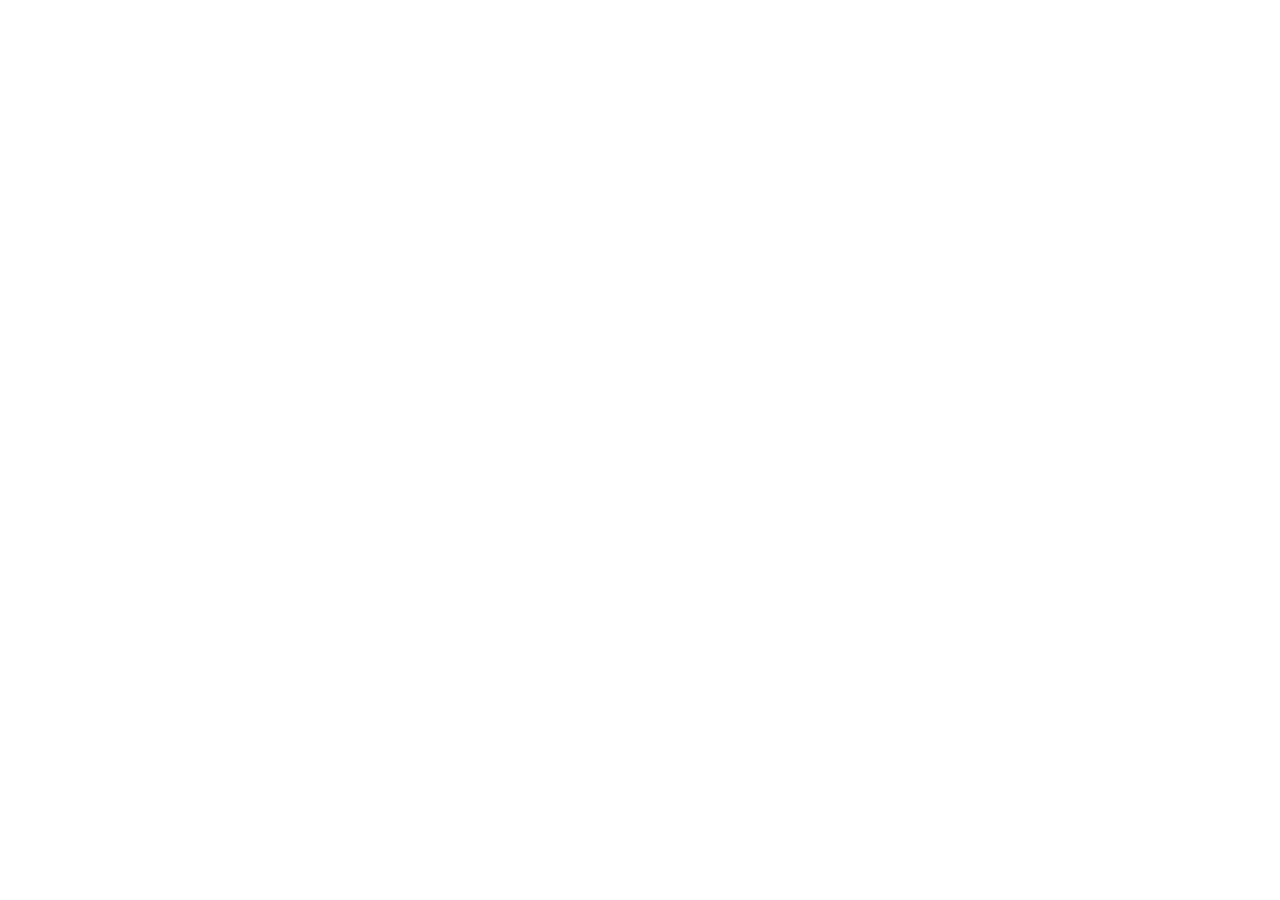
==== commit a3ecfff4: "Create index.html REadded after delete July 4 2026" ====
--- a/admin/index.html
+++ b/admin/index.html
@@ -1,5165 +1,23 @@
 <!DOCTYPE html>
-<html lang="en">
+<html>
 <head>
-<meta charset="UTF-8">
-<!-- Dark mode: apply class before paint to prevent CLS flash -->
-<script>
-(function(){
-  var m = localStorage.getItem('colorMode');
-  if (m !== 'light') document.documentElement.classList.add('dark-mode');
-})();
-</script>
-<meta name="viewport" content="width=device-width, initial-scale=1.0">
-<title>MAN...Distilling — Thoughts. Traveled. Arts. Distilled.</title>
-
-<!-- Core SEO -->
-<meta name="description" content="A hub for the spokes of a life worth living. Art, travel, writing, and visual work by MAN.Distilling — a personal creative record built on hermetic principles, full ownership, and no platform lock-in.">
-<meta name="author" content="MAN.Distilling">
-<meta name="keywords" content="MAN Distilling, art, travel, writing, hermetic, creative work, visual art, independent publishing, mandistilling">
-<meta name="robots" content="index, follow">
-<meta name="theme-color" content="#1a2820">
-<link rel="canonical" href="https://mandistilling.quest">
-<link rel="icon" type="image/svg+xml" href="data:image/svg+xml,%3Csvg xmlns='http://www.w3.org/2000/svg' viewBox='0 0 32 32'%3E%3Crect width='32' height='32' fill='%231a2820' rx='4'/%3E%3Ccircle cx='11' cy='11' r='3' fill='%236aab8a'/%3E%3Ccircle cx='21' cy='11' r='3' fill='%236aab8a'/%3E%3Ccircle cx='16' cy='21' r='3' fill='%236aab8a'/%3E%3C/svg%3E">
-<link rel="sitemap" type="application/xml" href="/sitemap.xml">
-
-<!-- Open Graph -->
-<meta property="og:title" content="MAN...Distilling — Thoughts. Traveled. Arts. Distilled.">
-<meta property="og:description" content="A hub for the spokes of a life worth living. Art, travel, writing — a personal creative record built on hermetic principles and full ownership.">
-<meta property="og:url" content="https://mandistilling.quest">
-<meta property="og:type" content="website">
-<meta property="og:site_name" content="MAN.Distilling">
-<meta property="og:locale" content="en_US">
-<meta property="og:image" content="https://mandistilling.quest/images/aeraethsrthsrth.jpg">
-<meta property="og:image:alt" content="MAN.Distilling — a personal creative hub">
-<meta property="og:image:width" content="1200">
-<meta property="og:image:height" content="630">
-
-<!-- Twitter / X card -->
-<meta name="twitter:card" content="summary_large_image">
-<meta name="twitter:title" content="MAN...Distilling — Thoughts. Traveled. Arts. Distilled.">
-<meta name="twitter:description" content="A hub for the spokes of a life worth living. Art, travel, writing — built on hermetic principles, full ownership.">
-<meta name="twitter:image" content="https://mandistilling.quest/images/aeraethsrthsrth.jpg">
-<meta name="twitter:image:alt" content="MAN.Distilling">
-
-<!-- Structured data — Person + WebSite -->
-<script type="application/ld+json">
-{
-  "@context": "https://schema.org",
-  "@graph": [
-    {
-      "@type": "WebSite",
-      "@id": "https://mandistilling.quest/#website",
-      "url": "https://mandistilling.quest",
-      "name": "MAN...Distilling",
-      "description": "A personal creative hub for art, travel, writing, and visual work. Built on hermetic principles and full ownership.",
-      "publisher": { "@id": "https://mandistilling.quest/#person" },
-      "inLanguage": "en-US"
-    },
-    {
-      "@type": "Person",
-      "@id": "https://mandistilling.quest/#person",
-      "name": "MAN.Distilling",
-      "url": "https://mandistilling.quest",
-      "email": "mandistilling@tuta.io",
-      "sameAs": [
-        "https://github.com/MAN-Distilling",
-        "https://mandistilling.works",
-        "https://mandistilling.one",
-        "https://mandistilling.earth"
-      ],
-      "description": "Artist, traveller, writer. A life distilled into a single address."
-    }
-  ]
-}
-</script>
-
-<link rel="stylesheet" href="https://unpkg.com/leaflet@1.9.4/dist/leaflet.css" media="print" onload="this.media='all'">
-<noscript><link rel="stylesheet" href="https://unpkg.com/leaflet@1.9.4/dist/leaflet.css"></noscript>
-<!-- Fonts — non-render-blocking with swap -->
-<link rel="preconnect" href="https://fonts.googleapis.com" crossorigin>
-<link rel="preconnect" href="https://fonts.gstatic.com" crossorigin>
-<link rel="preload" as="style" href="https://fonts.googleapis.com/css2?family=Lora:ital,wght@0,400;0,500;1,400&family=DM+Sans:wght@300;400;500&display=swap">
-<link href="https://fonts.googleapis.com/css2?family=Lora:ital,wght@0,400;0,500;1,400&family=DM+Sans:wght@300;400;500&display=swap" rel="stylesheet" media="print" onload="this.media='all'">
-<noscript><link href="https://fonts.googleapis.com/css2?family=Lora:ital,wght@0,400;0,500;1,400&family=DM+Sans:wght@300;400;500&display=swap" rel="stylesheet"></noscript>
-
-<style>
-  :root {
-    --ink: #1a2820;
-    --ink-mid: #3a5044;
-    --ink-light: #6a8878;
-    --ink-faint: #8aa89a; /* bumped for contrast AA compliance */
-    --sage: #4a7a5e;
-    --sage-light: #d4e6db;
-    --slate: #2e3f48;
-    --stone: #f2f4f2;
-    --white: #ffffff;
-    --accent: #5b8fa0;
-    --serif: 'Lora', Georgia, serif;
-    --sans: 'DM Sans', system-ui, sans-serif;
-    --border: #c8d8d0;
-  }
-
-  /* Prevent font swap layout shift */
-  @font-face {
-    font-family: 'Lora';
-    font-display: swap;
-    src: local('Lora');
-  }
-  @font-face {
-    font-family: 'DM Sans';
-    font-display: swap;
-    src: local('DM Sans');
-  }
-
-  /* ── DARK MODE — full night ── */
-  html.dark-mode {
-    --ink: #e8ede9;
-    --ink-mid: #b8cfc4;
-    --ink-light: #7a9a8a;
-    --ink-faint: #4a6a58;
-    --sage: #6aab8a;
-    --sage-light: #1a3028;
-    --slate: #0a1410;
-    --stone: #0f1a16;
-    --white: #141f1a;
-    --accent: #7ab0c0;
-    --border: #2a4038;
-  }
-
-  html.dark-mode body { background: #0f1a16; }
-  html.dark-mode nav { background: #0a1410; border-bottom: 0.5px solid #1a3028; }
-  html.dark-mode .home-hero { background: #0a1410; border-bottom-color: #1a3028; }
-  html.dark-mode .hero-line { color: #c8ddd4; }
-  html.dark-mode .entry { background: #141f1a; border-color: #2a4038; }
-  html.dark-mode .entry:hover { background: #1a2820; }
-  html.dark-mode .filter-bar { background: #0f1a16; border-bottom-color: #2a4038; }
-  html.dark-mode .filter-drawer { background: #141f1a; border-bottom-color: #2a4038; }
-  html.dark-mode .filter-pill { background: #1a2820; border-color: #2a4038; color: #7a9a8a; }
-  html.dark-mode .filter-pill.selected { background: #4a7a5e; color: #e8ede9; }
-  html.dark-mode .filter-btn { border-color: #2a4038; color: #7a9a8a; }
-  html.dark-mode footer { background: #0a1410; border-top: 0.5px solid #1a3028; }
-  html.dark-mode .link-card { background: #141f1a; border-color: #2a4038; }
-  html.dark-mode .link-card:hover { background: #1a2820; }
-  html.dark-mode .signup-input { background: #141f1a; border-color: #2a4038; color: #e8ede9; }
-  html.dark-mode .entry-page-wrap { background: #0f1a16; }
-  html.dark-mode .tl-item { border-bottom-color: #2a4038; }
-  html.dark-mode .bio-section-label { border-bottom-color: #2a4038; }
-  html.dark-mode .word-entry { border-bottom-color: #2a4038; }
-  html.dark-mode .book-entry { border-bottom-color: #2a4038; }
-  html.dark-mode .reading-section-label { border-bottom-color: #2a4038; }
-  html.dark-mode .book-status.read { background: #1a3028; color: #6aab8a; }
-  html.dark-mode .book-status.reading { background: #1a2030; color: #7a8ab0; }
-  html.dark-mode .book-status.recommend { background: #2a1a10; color: #b08050; }
-  html.dark-mode .lightbox { background: rgba(0,0,0,0.97); }
-  html.dark-mode .nav-links {
-    background: #0a1410;
-  }
-
-  html.dark-mode .nav-links a {
-    color: #7a9a8a;
-    border-bottom-color: transparent;
-  }
-
-  html.dark-mode .nav-links a:hover,
-  html.dark-mode .nav-links a.active {
-    color: #e8ede9;
-    border-bottom-color: #6aab8a;
-  }
-
-  html.dark-mode .nav-links.open {
-    background: #0a1410;
-    border-top-color: #1a3028;
-  }
-
-  * { box-sizing: border-box; margin: 0; padding: 0; }
-
-  body {
-    font-family: var(--sans);
-    background: var(--stone);
-    color: var(--ink);
-    font-size: 17px;
-    line-height: 1.7;
-  }
-
-  /* ── NAV ── */
-  nav {
-    background: var(--ink);
-    padding: 0 2.5rem;
-    display: flex;
-    align-items: center;
-    justify-content: space-between;
-    position: sticky;
-    top: 0;
-    z-index: 100;
-    height: 64px;
-    overflow: visible;
-  }
-
-  .logo {
-    font-family: var(--serif);
-    font-size: 20px;
-    color: #e8ede9;
-    letter-spacing: 0.04em;
-    cursor: pointer;
-  }
-  .logo span { color: #6aab8a; }
-
-  .nav-links {
-    display: none;
-    gap: 0;
-    list-style: none;
-  }
-
-  .nav-links.open {
-    display: flex;
-  }
-
-  .nav-links a {
-    font-size: 14px;
-    font-weight: 400;
-    color: var(--ink-faint);
-    text-decoration: none;
-    letter-spacing: 0.06em;
-    text-transform: uppercase;
-    padding: 0 1.25rem;
-    height: 64px;
-    display: flex;
-    align-items: center;
-    border-bottom: 2px solid transparent;
-    transition: color 0.2s, border-color 0.2s;
-  }
-
-  .nav-links a:hover,
-  .nav-links a.active {
-    color: #e8ede9;
-    border-bottom-color: #6aab8a;
-  }
-
-  /* ── PAGES ── */
-  .page { display: none; }
-  .page.active { display: block; }
-
-  /* ── HOME ── */
-  .home-hero {
-    background: var(--slate);
-    padding: 1.75rem 2.5rem 1.5rem;
-    border-bottom: 1px solid #3a5044;
-  }
-
-  .hero-line {
-    font-family: var(--serif);
-    font-size: 38px;
-    font-weight: 400;
-    color: #e8ede9;
-    line-height: 1.35;
-  }
-
-  .hero-distilled-wrap {
-    display: inline-flex;
-    flex-direction: row;
-    align-items: flex-start;
-    gap: 0.75em;
-    vertical-align: top;
-  }
-
-  .hero-distilled {
-    color: #e8ede9;
-    flex-shrink: 0;
-    line-height: 1.35;
-  }
-
-  .hero-continuation {
-    font-family: var(--sans);
-    font-size: 11px;
-    font-weight: 300;
-    color: var(--ink-faint);
-    line-height: calc(38px * 1.35 / 3);
-    max-height: calc(38px * 1.35);
-    overflow: hidden;
-    display: block;
-    max-width: 320px;
-    padding-top: 2px;
-  }
-
-  /* ── ENTRIES ── */
-  .entries-wrap {
-    max-width: 900px;
-    margin: 0 auto;
-    padding: 3rem 2.5rem;
-  }
-
-  .entries-label {
-    font-size: 11px;
-    letter-spacing: 0.14em;
-    text-transform: uppercase;
-    color: var(--ink-light);
-    margin-bottom: 2rem;
-    padding-bottom: 0.75rem;
-    border-bottom: 0.5px solid #c8d8d0;
-  }
-
-  .entry {
-    display: grid;
-    grid-template-columns: 220px 1fr;
-    gap: 1.75rem;
-    margin-bottom: 2.5rem;
-    padding-bottom: 2.5rem;
-    border-bottom: 0.5px solid #c8d8d0;
-    transition: opacity 0.2s;
-  }
-
-  .entry:hover { opacity: 0.8; }
-
-  .entry:last-child {
-    border-bottom: none;
-  }
-
-  .entry-thumb {
-    width: 220px;
-    height: 145px;
-    object-fit: cover;
-    border-radius: 6px;
-    background: #c8d8d0;
-    display: flex;
-    align-items: center;
-    justify-content: center;
-    color: var(--ink-light);
-    font-size: 13px;
-    overflow: hidden;
-    flex-shrink: 0;
-  }
-
-  .entry-thumb img {
-    width: 100%;
-    height: 100%;
-    object-fit: cover;
-    border-radius: 6px;
-  }
-
-  .entry-thumb a {
-    display: block;
-    width: 100%;
-    height: 100%;
-    position: relative;
-  }
-
-  .entry-thumb .play-icon {
-    position: absolute;
-    top: 50%;
-    left: 50%;
-    transform: translate(-50%, -50%);
-    width: 44px;
-    height: 44px;
-    background: rgba(0,0,0,0.55);
-    border-radius: 50%;
-    display: flex;
-    align-items: center;
-    justify-content: center;
-    color: white;
-    font-size: 18px;
-  }
-
-  .entry-thumb .play-icon::after {
-    content: '▶';
-    margin-left: 3px;
-  }
-
-  .entry-body {}
-
-  .entry-meta {
-    display: flex;
-    gap: 1rem;
-    align-items: center;
-    margin-bottom: 0.5rem;
-  }
-
-  .entry-tag {
-    font-size: 11px;
-    letter-spacing: 0.1em;
-    text-transform: uppercase;
-    color: var(--white);
-    background: var(--sage);
-    border-radius: 3px;
-    padding: 2px 8px;
-  }
-
-  .entry-tag.art { background: #5b8fa0; }
-  .entry-tag.thoughts { background: #7a6a9a; }
-  .entry-tag.projects { background: #4a7a5e; }
-  .entry-tag-sub { background: #8a9e92; }
-
-  .entry-date {
-    font-size: 12px;
-    color: var(--ink-faint);
-  }
-
-  .entry-title {
-    font-family: var(--serif);
-    font-size: 22px;
-    font-weight: 400;
-    color: var(--ink);
-    margin-bottom: 0.6rem;
-    line-height: 1.35;
-    cursor: pointer;
-  }
-
-  .entry-title:hover { color: var(--sage); }
-
-  .entry-excerpt {
-    font-size: 15px;
-    color: var(--ink-mid);
-    line-height: 1.75;
-    display: -webkit-box;
-    -webkit-line-clamp: 3;
-    -webkit-box-orient: vertical;
-    overflow: hidden;
-  }
-
-  .entry-page-body .entry-excerpt {
-    display: block;
-    -webkit-line-clamp: unset;
-    -webkit-box-orient: unset;
-    overflow: visible;
-    font-size: 18px;
-    line-height: 1.9;
-    margin-bottom: 1.75rem;
-  }
-
-  .entry-read {
-    display: inline-block;
-    margin-top: 0.75rem;
-    font-size: 13px;
-    color: var(--sage);
-    text-decoration: none;
-    letter-spacing: 0.04em;
-    cursor: pointer;
-  }
-
-  .entry-read:hover { text-decoration: underline; }
-
-  /* ── BIO ── */
-  .bio-wrap {
-    max-width: 760px;
-    margin: 0 auto;
-    padding: 3.5rem 2.5rem;
-  }
-
-  .bio-header {
-    margin-bottom: 2.5rem;
-    padding-bottom: 2rem;
-    border-bottom: 0.5px solid #c8d8d0;
-  }
-
-  .page-title {
-    font-family: var(--serif);
-    font-size: 36px;
-    font-weight: 400;
-    color: var(--ink);
-    margin-bottom: 1.5rem;
-    line-height: 1.3;
-  }
-
-  .bio-text {
-    font-size: 17px;
-    color: var(--ink-mid);
-    line-height: 1.9;
-    margin-bottom: 1.25rem;
-  }
-
-  .bio-text em {
-    font-family: var(--serif);
-    font-style: italic;
-    color: var(--ink);
-  }
-
-  .archive-toggle {
-    margin-top: 2.5rem;
-    padding-top: 2rem;
-    border-top: 0.5px solid #c8d8d0;
-  }
-
-  .archive-label {
-    font-size: 11px;
-    letter-spacing: 0.14em;
-    text-transform: uppercase;
-    color: var(--ink-light);
-    margin-bottom: 1.75rem;
-  }
-
-  .timeline {
-    position: relative;
-    padding-left: 1.5rem;
-  }
-
-  .timeline::before {
-    content: '';
-    position: absolute;
-    left: 0;
-    top: 6px;
-    bottom: 6px;
-    width: 1px;
-    background: #c8d8d0;
-  }
-
-  .tl-item {
-    position: relative;
-    margin-bottom: 2rem;
-    padding-left: 1.25rem;
-  }
-
-  .tl-item::before {
-    content: '';
-    position: absolute;
-    left: -1.5rem;
-    top: 7px;
-    width: 7px;
-    height: 7px;
-    border-radius: 50%;
-    background: var(--sage);
-    border: 2px solid var(--stone);
-  }
-
-  .tl-date {
-    font-size: 12px;
-    color: var(--ink-faint);
-    margin-bottom: 3px;
-    letter-spacing: 0.04em;
-  }
-
-  .tl-title {
-    font-family: var(--serif);
-    font-size: 18px;
-    font-weight: 400;
-    color: var(--ink);
-    margin-bottom: 4px;
-    cursor: pointer;
-  }
-
-  .tl-title:hover { color: var(--sage); }
-
-  .tl-tag {
-    font-size: 11px;
-    letter-spacing: 0.08em;
-    text-transform: uppercase;
-    color: var(--ink-light);
-  }
-
-  /* ── LINKS ── */
-  .links-wrap {
-    max-width: 680px;
-    margin: 0 auto;
-    padding: 3.5rem 2.5rem;
-  }
-
-  .links-grid {
-    display: grid;
-    grid-template-columns: repeat(auto-fit, minmax(200px, 1fr));
-    gap: 14px;
-    margin-top: 2rem;
-  }
-
-  .link-card {
-    background: var(--white);
-    border: 0.5px solid #c8d8d0;
-    border-radius: 10px;
-    padding: 1.1rem 1.25rem;
-    cursor: pointer;
-    text-decoration: none;
-    display: flex;
-    align-items: center;
-    gap: 1rem;
-    transition: border-color 0.15s, background 0.15s, transform 0.15s;
-  }
-
-  .link-card:hover {
-    border-color: var(--sage);
-    background: #f6faf7;
-    transform: translateY(-1px);
-  }
-
-  .link-icon {
-    width: 38px;
-    height: 38px;
-    border-radius: 8px;
-    display: flex;
-    align-items: center;
-    justify-content: center;
-    flex-shrink: 0;
-  }
-
-  .link-icon svg {
-    width: 20px;
-    height: 20px;
-  }
-
-  .link-card-name {
-    font-size: 15px;
-    font-weight: 500;
-    color: var(--ink);
-    margin-bottom: 2px;
-  }
-
-  .link-card-handle {
-    font-size: 12px;
-    color: var(--ink-light);
-  }
-
-  /* ── SECTION PAGES ── */
-  .section-wrap {
-    max-width: 900px;
-    margin: 0 auto;
-    padding: 0 2.5rem 3.5rem;
-  }
-
-  /* ── FILTER BAR ── */
-  .filter-bar {
-    position: sticky;
-    top: 64px;
-    z-index: 90;
-    background: var(--stone);
-    border-bottom: 0.5px solid #c8d8d0;
-    padding: 0 2.5rem;
-  }
-
-  .filter-bar-inner {
-    max-width: 900px;
-    margin: 0 auto;
-    display: flex;
-    align-items: center;
-    justify-content: space-between;
-    height: 52px;
-  }
-
-  .filter-page-title {
-    font-family: var(--serif);
-    font-size: 22px;
-    font-weight: 400;
-    color: var(--ink);
-  }
-
-  .filter-btn {
-    display: flex;
-    align-items: center;
-    gap: 7px;
-    font-family: var(--sans);
-    font-size: 13px;
-    font-weight: 500;
-    letter-spacing: 0.05em;
-    text-transform: uppercase;
-    color: var(--ink-light);
-    background: none;
-    border: 0.5px solid #c8d8d0;
-    border-radius: 20px;
-    padding: 6px 14px;
-    cursor: pointer;
-    transition: color 0.2s, border-color 0.2s;
-  }
-
-  .filter-btn:hover { color: var(--sage); border-color: var(--sage); }
-  .filter-btn.active { color: var(--sage); border-color: var(--sage); background: #eef6f1; }
-
-  .filter-btn .filter-icon {
-    display: flex;
-    flex-direction: column;
-    gap: 3px;
-  }
-
-  .filter-btn .filter-icon span {
-    display: block;
-    height: 1.5px;
-    background: currentColor;
-    border-radius: 2px;
-  }
-
-  .filter-btn .filter-icon span:nth-child(1) { width: 14px; }
-  .filter-btn .filter-icon span:nth-child(2) { width: 10px; }
-  .filter-btn .filter-icon span:nth-child(3) { width: 6px; }
-
-  /* ── FILTER DRAWER ── */
-  .filter-drawer {
-    background: var(--white);
-    border-bottom: 0.5px solid #c8d8d0;
-    overflow: hidden;
-    max-height: 0;
-    transition: max-height 0.3s ease, padding 0.3s ease;
-    padding: 0 2.5rem;
-  }
-
-  .filter-drawer.open {
-    max-height: 200px;
-    padding: 1.25rem 2.5rem;
-  }
-
-  .filter-drawer-inner {
-    max-width: 900px;
-    margin: 0 auto;
-    display: flex;
-    flex-wrap: wrap;
-    gap: 8px;
-    align-items: center;
-  }
-
-  .filter-label {
-    font-size: 11px;
-    letter-spacing: 0.1em;
-    text-transform: uppercase;
-    color: var(--ink-faint);
-    margin-right: 4px;
-  }
-
-  .filter-pill {
-    font-size: 13px;
-    font-weight: 400;
-    color: var(--ink-mid);
-    background: var(--stone);
-    border: 0.5px solid #c8d8d0;
-    border-radius: 20px;
-    padding: 5px 14px;
-    cursor: pointer;
-    transition: all 0.15s;
-    white-space: nowrap;
-  }
-
-  .filter-pill:hover { border-color: var(--sage); color: var(--sage); }
-
-  .filter-pill.selected {
-    background: var(--sage);
-    color: var(--white);
-    border-color: var(--sage);
-  }
-
-  .filter-clear {
-    font-size: 12px;
-    color: var(--ink-faint);
-    cursor: pointer;
-    margin-left: 4px;
-    text-decoration: underline;
-  }
-
-  .filter-clear:hover { color: var(--ink-mid); }
-
-  .section-stream { padding-top: 2.5rem; }
-
-  .filter-empty {
-    padding: 3rem 0;
-    color: var(--ink-light);
-    font-size: 15px;
-  }
-
-  /* ── BIO SECTIONS ── */
-  .bio-section { display: none; }
-  .bio-section.visible { display: block; }
-
-  .bio-section-label {
-    font-size: 11px;
-    letter-spacing: 0.14em;
-    text-transform: uppercase;
-    color: var(--ink-light);
-    margin-bottom: 1.5rem;
-    padding-bottom: 0.75rem;
-    border-bottom: 0.5px solid #c8d8d0;
-  }
-
-  .bio-block-text {
-    font-size: 17px;
-    color: var(--ink-mid);
-    line-height: 1.9;
-    margin-bottom: 1.25rem;
-  }
-
-  /* ── PEEPHOLE IMAGES ── */
-  .peephole {
-    display: inline-block;
-    width: 62px;
-    height: 1.8em;
-    vertical-align: middle;
-    overflow: hidden;
-    border-radius: 3px;
-    cursor: pointer;
-    position: relative;
-    margin: 0 4px;
-    border: 0.5px solid #c8d8d0;
-    transition: border-color 0.2s;
-  }
-
-  .peephole:hover { border-color: var(--sage); }
-
-  .peephole img {
-    position: absolute;
-    top: 0;
-    left: 0;
-    width: 100%;
-    height: 100%;
-    object-fit: cover;
-    object-position: center;
-    pointer-events: none;
-  }
-
-  /* ── LIGHTBOX ── */
-  .lightbox {
-    display: none;
-    position: fixed;
-    top: 0; left: 0; right: 0; bottom: 0;
-    background: rgba(10,20,15,0.92);
-    z-index: 999;
-    align-items: center;
-    justify-content: center;
-  }
-
-  .lightbox.open { display: flex; }
-
-  .lightbox-img {
-    max-width: 88vw;
-    max-height: 85vh;
-    border-radius: 6px;
-    object-fit: contain;
-    box-shadow: 0 8px 48px rgba(0,0,0,0.6);
-  }
-
-  .lightbox-close {
-    position: fixed;
-    top: 24px;
-    right: 28px;
-    font-size: 32px;
-    color: #a8bfb0;
-    cursor: pointer;
-    line-height: 1;
-    font-family: serif;
-    transition: color 0.2s;
-  }
-
-  .lightbox-close:hover { color: white; }
-
-  .lightbox-arrow {
-    position: fixed;
-    top: 50%;
-    transform: translateY(-50%);
-    font-size: 36px;
-    color: #a8bfb0;
-    cursor: pointer;
-    padding: 1rem;
-    font-family: serif;
-    transition: color 0.2s;
-    user-select: none;
-  }
-
-  .lightbox-arrow:hover { color: white; }
-  .lightbox-arrow.prev { left: 16px; }
-  .lightbox-arrow.next { right: 16px; }
-
-  .lightbox-counter {
-    position: fixed;
-    bottom: 24px;
-    left: 50%;
-    transform: translateX(-50%);
-    font-size: 12px;
-    color: #6a8878;
-    letter-spacing: 0.1em;
-    font-family: var(--sans);
-  }
-
-  /* ── EMAIL SIGNUP ── */
-  .signup-wrap {
-    margin-top: 3.5rem;
-    padding-top: 2.5rem;
-    border-top: 0.5px solid #c8d8d0;
-  }
-
-  .signup-header {
-    font-family: var(--serif);
-    font-size: 28px;
-    font-weight: 400;
-    color: var(--ink);
-    margin-bottom: 0.5rem;
-  }
-
-  .signup-sub {
-    font-size: 14px;
-    color: var(--ink-light);
-    margin-bottom: 1.75rem;
-  }
-
-  .signup-form {
-    display: flex;
-    flex-direction: column;
-    gap: 1rem;
-    max-width: 480px;
-  }
-
-  .signup-input {
-    font-family: var(--sans);
-    font-size: 15px;
-    color: var(--ink);
-    background: var(--white);
-    border: 0.5px solid #c8d8d0;
-    border-radius: 8px;
-    padding: 0.85rem 1.1rem;
-    outline: none;
-    transition: border-color 0.2s;
-    width: 100%;
-  }
-
-  .signup-input:focus { border-color: var(--sage); }
-
-  .signup-btn {
-    font-family: var(--sans);
-    font-size: 14px;
-    font-weight: 500;
-    letter-spacing: 0.06em;
-    text-transform: uppercase;
-    color: var(--white);
-    background: var(--sage);
-    border: none;
-    border-radius: 8px;
-    padding: 0.85rem 1.5rem;
-    cursor: pointer;
-    transition: background 0.2s;
-    align-self: flex-start;
-  }
-
-  .signup-btn:hover { background: #5a9a72; }
-
-  .signup-thanks {
-    display: none;
-    font-family: var(--serif);
-    font-style: italic;
-    font-size: 16px;
-    color: var(--sage);
-    margin-top: 1rem;
-  }
-
-  /* ── WATERMARKS ── */
-  .watermark {
-    position: fixed;
-    bottom: 80px;
-    right: 60px;
-    width: 320px;
-    height: 320px;
-    opacity: 0.045;
-    pointer-events: none;
-    z-index: 0;
-  }
-
-  .watermark svg {
-    width: 100%;
-    height: 100%;
-  }
-
-  /* ── DARK MODE TOGGLE ── */
-  .mode-toggle {
-    position: fixed;
-    bottom: 24px;
-    left: 24px;
-    width: 38px;
-    height: 38px;
-    border-radius: 50%;
-    border: 0.5px solid #4a6a58;
-    background: transparent;
-    cursor: pointer;
-    display: flex;
-    align-items: center;
-    justify-content: center;
-    z-index: 200;
-    transition: border-color 0.3s, transform 0.3s;
-  }
-
-  .mode-toggle:hover { border-color: var(--sage); transform: rotate(15deg); }
-
-  .mode-toggle svg {
-    width: 20px;
-    height: 20px;
-  }
-
-  /* ── READING LIST ── */
-  /* ── READING PAGE ── */
-  .reading-wrap {
-    max-width: 860px;
-    margin: 0 auto;
-    padding: 3rem 2.5rem 5rem;
-  }
-
-  .reading-section-label {
-    font-size: 11px;
-    letter-spacing: 0.14em;
-    text-transform: uppercase;
-    color: var(--ink-light);
-    margin-bottom: 1.5rem;
-    margin-top: 3rem;
-    padding-bottom: 0.75rem;
-    border-bottom: 0.5px solid var(--border);
-  }
-
-  .reading-section-label:first-child { margin-top: 0; }
-
-  /* ── READING ACCORDION ── */
-  .reading-accordion {
-    margin-bottom: 0.5rem;
-    border-bottom: 0.5px solid var(--border);
-  }
-  .reading-accordion-header {
-    display: flex;
-    justify-content: space-between;
-    align-items: center;
-    padding: 1rem 0;
-    cursor: pointer;
-    font-family: var(--sans);
-    font-size: 11px;
-    font-weight: 600;
-    letter-spacing: 0.14em;
-    text-transform: uppercase;
-    color: var(--ink-mid);
-    user-select: none;
-    transition: color 0.2s;
-  }
-  .reading-accordion-header:hover { color: var(--ink); }
-  .reading-accordion-arrow {
-    font-size: 13px;
-    color: var(--sage);
-    transition: transform 0.25s;
-    display: inline-block;
-  }
-  .reading-accordion-arrow.open { transform: rotate(90deg); }
-  .reading-accordion-count {
-    font-weight: 300;
-    text-transform: none;
-    letter-spacing: 0;
-    font-size: 11px;
-    color: var(--ink-faint);
-  }
-  .reading-accordion-body {
-    overflow: hidden;
-    max-height: 0;
-    transition: max-height 0.35s ease;
-  }
-  .reading-accordion-body.open {
-    max-height: 9999px;
-  }
-
-  /* Filter bar */
-  .reading-filters {
-    display: flex;
-    flex-wrap: wrap;
-    gap: 0.5rem;
-    margin-bottom: 2rem;
-    align-items: center;
-  }
-
-  .reading-search {
-    flex: 1;
-    min-width: 180px;
-    padding: 0.5rem 0.85rem;
-    border: 0.5px solid var(--border);
-    background: transparent;
-    color: var(--ink);
-    font-family: var(--sans);
-    font-size: 13px;
-    outline: none;
-  }
-
-  .reading-search::placeholder { color: var(--ink-faint); }
-  html.dark-mode .reading-search { border-color: #2a4038; }
-
-  .reading-filter-btn {
-    padding: 0.4rem 0.9rem;
-    border: 0.5px solid var(--border);
-    background: transparent;
-    color: var(--ink-light);
-    font-family: var(--sans);
-    font-size: 11px;
-    letter-spacing: 0.08em;
-    text-transform: uppercase;
-    cursor: pointer;
-    transition: all 0.15s;
-  }
-
-  .reading-filter-btn:hover,
-  .reading-filter-btn.active {
-    background: var(--sage);
-    color: #fff;
-    border-color: var(--sage);
-  }
-
-  html.dark-mode .reading-filter-btn { border-color: #2a4038; color: #c8ddd4; }
-  html.dark-mode .reading-filter-btn.active { background: #4a7a5e; border-color: #4a7a5e; color: #fff; }
-
-  .reading-filter-label {
-    font-size: 11px;
-    letter-spacing: 0.1em;
-    text-transform: uppercase;
-    color: var(--ink-faint);
-    white-space: nowrap;
-  }
-
-  /* Book rows */
-  .book-entry {
-    display: grid;
-    grid-template-columns: 1fr auto;
-    gap: 1rem;
-    padding: 1rem 0;
-    border-bottom: 0.5px solid var(--border);
-    align-items: start;
-  }
-
-  .book-entry.hidden { display: none; }
-
-  .book-title {
-    font-family: var(--serif);
-    font-size: 17px;
-    font-weight: 400;
-    color: var(--ink);
-    margin-bottom: 0.15rem;
-    line-height: 1.3;
-  }
-
-  .book-author {
-    font-size: 12px;
-    color: var(--ink-light);
-    margin-bottom: 0.2rem;
-  }
-
-  .book-genre {
-    font-size: 10px;
-    letter-spacing: 0.1em;
-    text-transform: uppercase;
-    color: var(--ink-faint);
-  }
-
-  .book-note {
-    font-size: 14px;
-    color: var(--ink-mid);
-    font-style: italic;
-    line-height: 1.7;
-    margin-top: 0.4rem;
-  }
-
-  .book-rating {
-    font-size: 11px;
-    color: #6aab8a;
-    letter-spacing: 0.05em;
-    white-space: nowrap;
-    margin-top: 4px;
-    text-align: right;
-  }
-
-  .book-status {
-    font-size: 10px;
-    letter-spacing: 0.08em;
-    text-transform: uppercase;
-    padding: 2px 8px;
-    border-radius: 20px;
-    white-space: nowrap;
-    margin-top: 4px;
-  }
-
-  .book-status.read { background: #eef6f1; color: var(--sage); }
-  .book-status.reading { background: #f0f4ff; color: #5b6fa0; }
-  .book-status.recommend { background: #fff8ee; color: #a07a30; }
-
-  html.dark-mode .book-status.read { background: #1e3028; color: #6aab8a; }
-  html.dark-mode .book-status.reading { background: #1e2535; color: #8899cc; }
-  html.dark-mode .book-status.recommend { background: #2e2510; color: #c4943a; }
-
-  .reading-count {
-    font-size: 12px;
-    color: var(--ink-faint);
-    margin-bottom: 1.5rem;
-    font-style: italic;
-  }
-
-  @media (max-width: 680px) {
-    .reading-wrap { padding: 2rem 1.25rem 3rem; }
-    .book-entry { grid-template-columns: 1fr; }
-    .reading-filters { gap: 0.35rem; }
-  }
-
-  /* ── MAP PAGE ── */
-  .map-wrap {
-    max-width: 100%;
-    height: calc(100vh - 64px);
-    position: relative;
-  }
-
-  .map-container {
-    width: 100%;
-    height: 100%;
-    background: var(--stone);
-    display: flex;
-    align-items: center;
-    justify-content: center;
-    flex-direction: column;
-    gap: 1rem;
-  }
-
-  .map-placeholder-text {
-    font-family: var(--serif);
-    font-size: 18px;
-    color: var(--ink-light);
-    font-style: italic;
-    text-align: center;
-    max-width: 400px;
-    line-height: 1.8;
-  }
-
-  /* ── COLOPHON ── */
-  .colophon-wrap {
-    max-width: 680px;
-    margin: 0 auto;
-    padding: 4rem 2.5rem 6rem;
-  }
-
-  .colophon-body {
-    font-size: 15px;
-    color: var(--ink-mid);
-    line-height: 2;
-  }
-
-  .colophon-body p { margin-bottom: 1.5rem; }
-
-  .colophon-mark {
-    font-family: var(--serif);
-    font-size: 13px;
-    color: var(--ink-faint);
-    font-style: italic;
-    margin-top: 3rem;
-    padding-top: 1.5rem;
-    border-top: 0.5px solid var(--border);
-  }
-
-  @media (max-width: 680px) {
-    .colophon-wrap { padding: 2rem 1.25rem 4rem; }
-  }
-
-  /* ── NOW PAGE ── */
-  .now-wrap {
-    max-width: 680px;
-    margin: 0 auto;
-    padding: 3rem 2.5rem 5rem;
-  }
-
-  .now-updated {
-    font-size: 12px;
-    letter-spacing: 0.1em;
-    text-transform: uppercase;
-    color: var(--ink-faint);
-    margin-bottom: 2.5rem;
-  }
-
-  .now-body {
-    font-size: 18px;
-    color: var(--ink-mid);
-    line-height: 1.95;
-  }
-
-  .now-body p { margin-bottom: 1.75rem; }
-
-  @media (max-width: 680px) {
-    .now-wrap { padding: 2rem 1.25rem 3rem; }
-    .now-body { font-size: 16px; }
-  }
-
-  /* ── WORDS / DEFI-NATIONS SCATTER ── */
-  .words-wrap {
-    position: relative;
-    width: 100%;
-    padding: 2rem 2.5rem 1rem;
-    box-sizing: border-box;
-  }
-
-  .words-header {
-    position: relative;
-    z-index: 2;
-    margin-bottom: 1.5rem;
-  }
-
-  .words-canvas {
-    position: relative;
-    width: 100%;
-    min-height: 2200px;
-    overflow: visible;
-  }
-
-  .word-chip {
-    position: absolute;
-    cursor: pointer;
-    user-select: none;
-    transition: opacity 0.15s;
-    z-index: 3;
-    line-height: 1;
-  }
-
-  .word-chip:hover { opacity: 0.75; }
-
-  .word-chip.coined {
-    font-family: var(--serif);
-    font-size: 22px;
-    font-style: italic;
-    color: #d4a830;
-  }
-
-  .word-chip.within {
-    font-family: var(--serif);
-    font-size: 22px;
-    font-style: italic;
-    color: var(--ink);
-  }
-
-  .www-seg {
-    color: #6aab8a;
-  }
-
-  .word-chip.erased {
-    font-family: var(--serif);
-    font-size: 17px;
-    font-style: normal;
-    color: var(--ink);
-  }
-
-  .word-chip.image-chip {
-    background: none;
-    border: none;
-    padding: 0;
-    cursor: pointer;
-    opacity: 0.85;
-    transition: opacity 0.15s;
-  }
-
-  .word-chip.image-chip img {
-    max-height: 48px;
-    max-width: 180px;
-    width: auto;
-    height: auto;
-    object-fit: contain;
-    display: block;
-  }
-
-  .word-chip.image-chip:hover { opacity: 1; }
-
-  html.dark-mode .word-chip.image-chip img {
-    filter: brightness(0.9);
-  }
-
-  .word-panel {
-    display: none;
-    position: absolute;
-    z-index: 10;
-    background: var(--stone);
-    border: 0.5px solid #b0c8bc;
-    padding: 1.5rem 1.75rem;
-    max-width: 360px;
-    width: 90vw;
-    box-shadow: 0 4px 24px rgba(0,0,0,0.10);
-  }
-
-  html.dark-mode .word-panel {
-    background: #1a2820;
-    border-color: #2a4038;
-    box-shadow: 0 4px 24px rgba(0,0,0,0.4);
-  }
-
-  .word-panel.open { display: block; }
-
-  .wp-category {
-    font-size: 10px;
-    letter-spacing: 0.14em;
-    text-transform: uppercase;
-    color: var(--ink-faint);
-    margin-bottom: 0.6rem;
-  }
-
-  .wp-headword {
-    font-family: var(--serif);
-    font-size: 28px;
-    font-weight: 400;
-    color: var(--ink);
-    margin-bottom: 0.2rem;
-    line-height: 1.1;
-  }
-
-  .wp-pronunciation {
-    font-size: 12px;
-    color: var(--ink-faint);
-    font-style: italic;
-    margin-bottom: 0.6rem;
-    letter-spacing: 0.04em;
-  }
-
-  .wp-type {
-    font-size: 10px;
-    letter-spacing: 0.1em;
-    text-transform: uppercase;
-    color: var(--sage);
-    margin-bottom: 0.9rem;
-  }
-
-  .wp-definition {
-    font-size: 15px;
-    color: var(--ink-mid);
-    line-height: 1.8;
-    margin-bottom: 0.85rem;
-  }
-
-  .wp-date {
-    font-size: 11px;
-    letter-spacing: 0.04em;
-    color: var(--ink-faint);
-    font-style: italic;
-    margin-bottom: 0.85rem;
-  }
-
-  .wp-mechanism {
-    font-size: 13px;
-    color: var(--ink-faint);
-    font-style: italic;
-    line-height: 1.6;
-    border-top: 0.5px solid #c8d8d0;
-    padding-top: 0.75rem;
-  }
-
-  html.dark-mode .wp-mechanism { border-top-color: #2a4038; }
-
-  .wp-close {
-    position: absolute;
-    top: 0.75rem;
-    right: 1rem;
-    font-size: 18px;
-    color: var(--ink-faint);
-    cursor: pointer;
-    line-height: 1;
-    background: none;
-    border: none;
-    padding: 0;
-  }
-
-  .wp-close:hover { color: var(--ink); }
-
-  @media (max-width: 680px) {
-    .words-canvas { min-height: 3200px; }
-    .word-chip.coined { font-size: 18px; }
-    .word-chip.within { font-size: 18px; }
-    .word-chip.erased { font-size: 14px; }
-    .word-panel { max-width: 92vw; }
-  }
-
-  /* ── GOPHER HOLE PAGE ── */
-  .gopher-wrap {
-    max-width: 680px;
-    margin: 0 auto;
-    padding: 3rem 2.5rem 5rem;
-  }
-
-  .gopher-entry {
-    border-bottom: 0.5px solid #c8d8d0;
-    padding: 2.5rem 0;
-  }
-
-  .gopher-entry:last-child { border-bottom: none; }
-
-  .gopher-date {
-    font-size: 11px;
-    letter-spacing: 0.12em;
-    text-transform: uppercase;
-    color: var(--ink-faint);
-    margin-bottom: 0.75rem;
-  }
-
-  .gopher-title {
-    font-family: var(--serif);
-    font-size: 24px;
-    font-weight: 400;
-    color: var(--ink);
-    margin-bottom: 1.5rem;
-  }
-
-  .gopher-body {
-    font-size: 16px;
-    color: var(--ink-mid);
-    line-height: 2;
-    white-space: pre-wrap;
-  }
-
-  @media (max-width: 680px) {
-    .words-wrap { padding: 2rem 1.25rem 3rem; }
-    .wp-headword { font-size: 26px; }
-    .gopher-wrap { padding: 2rem 1.25rem 3rem; }
-  }
-
-  /* ── ART WALL ── */
-  .art-wall-wrap {
-    padding: 1.5rem 1.5rem 4rem;
-  }
-
-  .art-wall {
-    display: flex;
-    flex-wrap: wrap;
-    gap: 12px;
-    align-items: flex-start;
-  }
-
-  .art-wall-item {
-    cursor: pointer;
-    border-radius: 6px;
-    overflow: hidden;
-    position: relative;
-    flex-shrink: 0;
-    transition: transform 0.2s, box-shadow 0.2s;
-  }
-
-  .art-wall-item:hover {
-    transform: translateY(-2px);
-    box-shadow: 0 8px 24px rgba(0,0,0,0.15);
-  }
-
-  .art-wall-item img {
-    display: block;
-    max-height: 340px;
-    width: auto;
-    max-width: 100%;
-    border-radius: 6px;
-  }
-
-  @media (max-width: 680px) {
-    .art-wall { gap: 8px; }
-    .art-wall-item img { max-height: 200px; }
-    .art-wall-wrap { padding: 1rem 1rem 3rem; }
-  }
-
-  /* ── PHOTO PAGE ── */
-  .photo-wrap {
-    max-width: 1100px;
-    margin: 0 auto;
-    padding: 0 2.5rem 4rem;
-  }
-
-  .photo-grid {
-    columns: 3;
-    column-gap: 1rem;
-    margin-top: 2rem;
-  }
-
-  .photo-item {
-    break-inside: avoid;
-    margin-bottom: 1rem;
-    cursor: pointer;
-    border-radius: 6px;
-    overflow: hidden;
-    position: relative;
-  }
-
-  .photo-item img {
-    width: 100%;
-    display: block;
-    border-radius: 6px;
-    transition: transform 0.3s ease;
-  }
-
-  .photo-item:hover img { transform: scale(1.02); }
-
-  .photo-item-caption {
-    font-size: 12px;
-    color: var(--ink-light);
-    padding: 0.4rem 0 0.75rem;
-    font-style: italic;
-  }
-
-  @media (max-width: 680px) {
-    .photo-grid { columns: 2; }
-    .photo-wrap { padding: 0 1.25rem 3rem; }
-  }
-
-  /* ── FULL ENTRY PAGE ── */
-  .entry-page-wrap {
-    max-width: 720px;
-    margin: 0 auto;
-    padding: 3rem 2.5rem 5rem;
-  }
-
-  .entry-page-back {
-    font-size: 13px;
-    color: var(--ink-light);
-    cursor: pointer;
-    margin-bottom: 2.5rem;
-    display: inline-flex;
-    align-items: center;
-    gap: 6px;
-    transition: color 0.2s;
-  }
-
-  .entry-page-back:hover { color: var(--sage); }
-
-  .entry-page-meta {
-    display: flex;
-    gap: 0.75rem;
-    align-items: center;
-    margin-bottom: 1rem;
-    flex-wrap: wrap;
-  }
-
-  .entry-page-title {
-    font-family: var(--serif);
-    font-size: 38px;
-    font-weight: 400;
-    color: var(--ink);
-    line-height: 1.25;
-    margin-bottom: 2rem;
-  }
-
-  .entry-page-hero {
-    width: 100%;
-    max-height: 420px;
-    object-fit: cover;
-    border-radius: 8px;
-    margin-bottom: 2.5rem;
-  }
-
-  .entry-page-body {
-    font-size: 18px;
-    color: var(--ink-mid);
-    line-height: 1.9;
-  }
-
-  .entry-page-body p {
-    margin-bottom: 1.75rem;
-  }
-
-  .entry-page-divider {
-    border: none;
-    border-top: 0.5px solid #c8d8d0;
-    margin: 3rem 0;
-  }
-
-  .entry-page-nav {
-    display: flex;
-    justify-content: space-between;
-    font-size: 13px;
-    color: var(--ink-light);
-  }
-
-  .entry-page-nav span {
-    cursor: pointer;
-    transition: color 0.2s;
-  }
-
-  .entry-page-nav span:hover { color: var(--sage); }
-
-  /* ── FOOTER ── */
-  footer {
-    background: var(--ink);
-    padding: 1.75rem 2.5rem;
-    text-align: center;
-  }
-
-  .epitaph {
-    font-family: var(--serif);
-    font-style: italic;
-    font-size: 14px;
-    color: #4a6a58;
-    letter-spacing: 0.06em;
-  }
-
-  .footer-disclaimer {
-    font-family: var(--serif);
-    font-style: italic;
-    font-size: 12px;
-    color: #6aab8a;
-    margin-top: 0.6rem;
-    letter-spacing: 0.03em;
-  }
-
-  /* ── NAV TOGGLE ── */
-  .nav-dark-toggle {
-    background: transparent;
-    border: 0.5px solid rgba(255,255,255,0.18);
-    border-radius: 50%;
-    width: 30px;
-    height: 30px;
-    display: flex;
-    align-items: center;
-    justify-content: center;
-    cursor: pointer;
-    color: #a8bfb0;
-    padding: 0;
-    flex-shrink: 0;
-    transition: border-color 0.2s, transform 0.5s;
-    margin-left: auto;
-    margin-right: 0.5rem;
-  }
-  .nav-dark-toggle:hover {
-    border-color: rgba(255,255,255,0.4);
-    transform: rotate(180deg);
-  }
-  html.dark-mode .nav-dark-toggle {
-    border-color: rgba(255,255,255,0.12);
-    color: #6aab8a;
-  }
-
-  .nav-toggle {
-    display: flex;
-    align-items: center;
-    justify-content: center;
-    width: 40px;
-    height: 40px;
-    cursor: pointer;
-    background: none;
-    border: none;
-    padding: 4px;
-    font-size: 39px;
-    color: #6aab8a;
-    line-height: 1;
-    font-family: serif;
-    position: absolute;
-    left: 50%;
-    transform: translateX(-50%);
-  }
-
-  /* ── RESPONSIVE ── */
-  @media (max-width: 680px) {
-
-    /* Nav */
-    nav { padding: 0 1.25rem; }
-
-    .nav-dark-toggle { width: 28px; height: 28px; }
-    .nav-toggle { display: flex; }
-
-    .nav-links {
-      display: none;
-      flex-direction: column;
-      position: absolute;
-      top: 64px;
-      left: 0;
-      right: 0;
-      background: var(--ink);
-      border-top: 1px solid #2e4438;
-      z-index: 99;
-      gap: 0;
-    }
-
-    .nav-links.open { display: flex; }
-
-    .nav-links a {
-      height: auto;
-      padding: 1rem 1.5rem;
-      font-size: 14px;
-      border-bottom: 1px solid #2e4438;
-      border-left: none;
-    }
-
-    .nav-links a:hover,
-    .nav-links a.active {
-      border-bottom-color: #2e4438;
-      border-left: 3px solid #6aab8a;
-      padding-left: calc(1.5rem - 3px);
-    }
-
-    /* Hero */
-    .home-hero { padding: 1.25rem 1.25rem 1rem; }
-    .hero-line { font-size: 26px; }
-
-    /* Entries */
-    .entries-wrap { padding: 2rem 1.25rem; }
-    .entry {
-      grid-template-columns: 1fr;
-      gap: 1rem;
-      margin-bottom: 2rem;
-      padding-bottom: 2rem;
-    }
-    .entry-thumb { width: 100%; height: 190px; }
-    .entry-title { font-size: 20px; }
-
-    /* Section pages */
-    .section-wrap { padding: 0 1.25rem 2rem; }
-    .page-title { font-size: 28px; }
-    .filter-bar { padding: 0 1.25rem; }
-    .filter-drawer { padding: 0 1.25rem; }
-    .filter-drawer.open { padding: 1rem 1.25rem; }
-
-    /* Entry page */
-    .entry-page-wrap { padding: 2rem 1.25rem 3rem; }
-    .entry-page-title { font-size: 26px; }
-
-    /* Links */
-    .links-wrap { padding: 2rem 1.25rem; }
-    .links-grid { grid-template-columns: 1fr; }
-    .signup-header { font-size: 22px; }
-    .signup-form { max-width: 100%; }
-
-    /* Footer */
-    footer { padding: 1.5rem 1.25rem; }
-  }
-
-/* ════════════════════════════════════════
-   PRINT STYLESHEET
-════════════════════════════════════════ */
-@media print {
-
-  /* Force light mode regardless of preference */
-  html, html.dark-mode {
-    background: #fff !important;
-    color: #111 !important;
-  }
-
-  /* Hide everything except the active entry page */
-  nav,
-  footer,
-  .watermark,
-  .dark-toggle,
-  .entry-page-back,
-  .entry-page-nav,
-  .lightbox,
-  #page-home,
-  #page-projects,
-  #page-thoughts,
-  #page-art,
-  #page-photo,
-  #page-map,
-  #page-reading,
-  #page-words,
-  #page-links,
-  #page-now,
-  #page-gopher,
-  #page-colophon,
-  #page-bio {
-    display: none !important;
-  }
-
-  /* Show only the entry page */
-  #page-entry {
-    display: block !important;
-  }
-
-  /* Entry layout */
-  .entry-page-wrap {
-    max-width: 100% !important;
-    padding: 0 !important;
-    margin: 0 !important;
-  }
-
-  .entry-page-title {
-    font-size: 28pt !important;
-    color: #111 !important;
-    margin-bottom: 0.3rem !important;
-    page-break-after: avoid;
-  }
-
-  .entry-page-meta {
-    font-size: 9pt !important;
-    color: #555 !important;
-    margin-bottom: 1.5rem !important;
-  }
-
-  .entry-page-excerpt {
-    font-size: 11pt !important;
-    line-height: 1.8 !important;
-    color: #111 !important;
-  }
-
-  /* Images — keep them, let browser handle sizing */
-  .entry-page-image img,
-  .entry-inline-img {
-    max-width: 100% !important;
-    page-break-inside: avoid;
-  }
-
-  /* YouTube embeds — hide, print URL instead */
-  .entry-youtube {
-    display: none !important;
-  }
-
-  /* Typography clean-up */
-  * {
-    background: transparent !important;
-    box-shadow: none !important;
-    text-shadow: none !important;
-    -webkit-print-color-adjust: exact;
-    print-color-adjust: exact;
-  }
-
-  a[href]:after {
-    content: none !important;
-  }
-
-  /* Colophon footer line */
-  body:after {
-    content: 'mandistilling.quest  ∴';
-    display: block;
-    margin-top: 3rem;
-    font-family: Georgia, serif;
-    font-size: 9pt;
-    color: #999;
-    text-align: center;
-    border-top: 0.5pt solid #ddd;
-    padding-top: 0.75rem;
-  }
-
-  @page {
-    margin: 2cm 2.5cm;
-  }
-
-}
-
-  /* ── SCROLL TO TOP ── */
-  .scroll-top {
-    position: fixed;
-    bottom: 2rem;
-    right: 2rem;
-    width: 40px;
-    height: 40px;
-    display: flex;
-    align-items: center;
-    justify-content: center;
-    font-family: var(--serif);
-    font-size: 22px;
-    color: var(--sage);
-    cursor: pointer;
-    opacity: 0;
-    pointer-events: none;
-    transition: opacity 0.3s;
-    z-index: 950;
-    background: var(--stone);
-    border: 0.5px solid var(--border);
-    border-radius: 50%;
-    line-height: 1;
-    box-shadow: 0 2px 8px rgba(0,0,0,0.15);
-  }
-
-  html.dark-mode .scroll-top {
-    background: #1a2820;
-    border-color: #2a4038;
-  }
-
-  .scroll-top.visible {
-    opacity: 0.8;
-    pointer-events: all;
-  }
-
-  .scroll-top:hover { opacity: 1; }
-
-  @media print { .scroll-top { display: none !important; } }
-
-  
-  .progress-bar {
-    position: fixed;
-    top: 0;
-    left: 0;
-    height: 2px;
-    width: 0%;
-    background: var(--sage);
-    z-index: 200;
-    transition: width 0.1s linear;
-    opacity: 0;
-    pointer-events: none;
-  }
-
-  .progress-bar.visible { opacity: 1; }
-
-  @media print { .progress-bar { display: none !important; } }
-
-</style>
+  <meta charset="utf-8" />
+  <meta name="viewport" content="width=device-width, initial-scale=1.0" />
+  <title>MAN.Distilling — Admin</title>
+  <script src="https://identity.netlify.com/v1/netlify-identity-widget.js"></script>
 </head>
 <body>
-
-<nav>
-  <div class="logo" onclick="showPage('home')">MAN<span>...</span>Distilling</div>
-  <button class="nav-toggle" id="nav-toggle" aria-label="Menu">∴</button>
-  <button onclick="toggleMode()" title="Toggle day/night" class="nav-dark-toggle" aria-label="Toggle dark mode">
-    <svg viewBox="0 0 24 24" fill="none" stroke="currentColor" stroke-width="1.5" style="width:16px;height:16px;">
-      <circle cx="12" cy="12" r="10"/>
-      <path d="M 12 2 A 10 10 0 0 0 12 22 Z" fill="currentColor" opacity="0.5"/>
-    </svg>
-  </button>
-  <ul class="nav-links" id="nav-links">
-    <li><a href="#/projects" data-page="projects">Projects</a></li>
-    <li><a href="#/thoughts" data-page="thoughts">Thoughts</a></li>
-    <li><a href="#/art" data-page="art">Art</a></li>
-    <li><a href="#/photo" data-page="photo">Photo</a></li>
-    <li><a href="#/map" data-page="map">Map</a></li>
-    <li><a href="#/links" data-page="links">Links</a></li>
-  </ul>
-</nav>
-
-<main id="main-content">
-
-<!-- ════════════════════════════════════════
-     HOME
-════════════════════════════════════════ -->
-<div id="page-home" class="page active">
-  <div class="watermark">
-    <svg viewBox="0 0 200 200" fill="none" stroke="currentColor" stroke-width="1.5">
-      <!-- Alembic / distillation flask -->
-      <ellipse cx="100" cy="145" rx="55" ry="35"/>
-      <path d="M 60 130 Q 55 100 70 80 L 85 55"/>
-      <path d="M 140 130 Q 145 100 130 80 L 115 55"/>
-      <ellipse cx="100" cy="52" rx="18" ry="10"/>
-      <line x1="100" y1="42" x2="100" y2="18"/>
-      <ellipse cx="100" cy="14" rx="8" ry="5"/>
-      <path d="M 65 145 Q 100 165 135 145" stroke-dasharray="3,3"/>
-    </svg>
-  </div>
-
-  <div class="home-hero" style="position:relative;">
-
-    <div class="hero-line">Thoughts. Traveled. Arts.<br>
-    <span class="hero-distilled-wrap">
-      <span class="hero-distilled">Distilled.</span>
-      <span class="hero-continuation">A hub for the spokes of a life worth living. Finding meaning in the purpose, beauty in the discarded. Expensively free where insignificance is freedom. All while the pinball pays the quarter.</span>
-    </span>
-    </div>
-  </div>
-
-  <div class="entries-wrap">
-    <div class="entries-label">Recent work — latest first</div>
-
-    <div id="entries-container"></div>
-
-  </div>
-</div>
-
-<!-- ════════════════════════════════════════
-     PROJECTS
-════════════════════════════════════════ -->
-<div id="page-projects" class="page">
-  <div class="watermark">
-    <svg viewBox="0 0 200 200" fill="none" stroke="currentColor" stroke-width="1.5">
-      <!-- Compass rose -->
-      <circle cx="100" cy="100" r="60"/>
-      <circle cx="100" cy="100" r="8"/>
-      <polygon points="100,30 107,95 100,108 93,95"/>
-      <polygon points="100,170 107,105 100,92 93,105"/>
-      <polygon points="30,100 95,107 108,100 95,93"/>
-      <polygon points="170,100 105,107 92,100 105,93"/>
-      <polygon points="100,55 104,95 100,105 96,95"/>
-      <line x1="100" y1="40" x2="100" y2="20"/>
-      <text x="97" y="17" font-size="12" stroke-width="0.8" fill="currentColor" font-family="serif">N</text>
-    </svg>
-  </div>
-  <div class="filter-bar">
-    <div class="filter-bar-inner">
-      <div class="filter-page-title">Projects</div>
-      <button class="filter-btn" id="filter-btn-projects" onclick="toggleDrawer('projects')">
-        <span class="filter-icon"><span></span><span></span><span></span></span>
-        Filter
-      </button>
-    </div>
-  </div>
-  <div class="filter-drawer" id="filter-drawer-projects">
-    <div class="filter-drawer-inner" id="filter-pills-projects"></div>
-  </div>
-  <div class="section-wrap">
-    <div class="section-stream" id="entries-projects"></div>
-  </div>
-</div>
-
-<!-- ════════════════════════════════════════
-     THOUGHTS
-════════════════════════════════════════ -->
-<div id="page-thoughts" class="page">
-  <div class="watermark">
-    <svg viewBox="0 0 200 200" fill="none" stroke="currentColor" stroke-width="1.5">
-      <!-- Eye -->
-      <path d="M 20 100 Q 60 40 100 40 Q 140 40 180 100 Q 140 160 100 160 Q 60 160 20 100 Z"/>
-      <circle cx="100" cy="100" r="28"/>
-      <circle cx="100" cy="100" r="14"/>
-      <circle cx="108" cy="92" r="5" fill="currentColor" stroke="none"/>
-      <line x1="100" y1="40" x2="100" y2="25"/>
-      <line x1="100" y1="160" x2="100" y2="175"/>
-    </svg>
-  </div>
-  <div class="filter-bar">
-    <div class="filter-bar-inner">
-      <div class="filter-page-title">Thoughts</div>
-      <button class="filter-btn" id="filter-btn-thoughts" onclick="toggleDrawer('thoughts')">
-        <span class="filter-icon"><span></span><span></span><span></span></span>
-        Filter
-      </button>
-    </div>
-  </div>
-  <div class="filter-drawer" id="filter-drawer-thoughts">
-    <div class="filter-drawer-inner" id="filter-pills-thoughts"></div>
-  </div>
-  <div class="section-wrap">
-    <div class="section-stream" id="entries-thoughts"></div>
-  </div>
-</div>
-
-<!-- ════════════════════════════════════════
-     ART
-════════════════════════════════════════ -->
-<div id="page-art" class="page">
-  <div class="watermark">
-    <svg viewBox="0 0 200 200" fill="none" stroke="currentColor" stroke-width="1.5">
-      <!-- Hand -->
-      <path d="M 80 170 L 75 100 Q 75 85 85 85 Q 95 85 95 100 L 95 90 Q 95 75 105 75 Q 115 75 115 90 L 115 88 Q 115 73 123 73 Q 131 73 131 88 L 131 92 Q 131 78 139 78 Q 147 78 147 92 L 147 130 Q 147 155 130 165 L 120 170 Z"/>
-      <path d="M 95 100 L 95 90"/>
-      <path d="M 115 90 L 115 88"/>
-      <path d="M 131 92 L 131 88"/>
-    </svg>
-  </div>
-  <div class="filter-bar">
-    <div class="filter-bar-inner">
-      <div class="filter-page-title">Art</div>
-      <button class="filter-btn" id="filter-btn-art" onclick="toggleDrawer('art')">
-        <span class="filter-icon"><span></span><span></span><span></span></span>
-        Filter
-      </button>
-    </div>
-  </div>
-  <div class="filter-drawer" id="filter-drawer-art">
-    <div class="filter-drawer-inner" id="filter-pills-art"></div>
-  </div>
-  <div class="art-wall-wrap">
-    <div class="art-wall" id="art-wall"></div>
-  </div>
-</div>
-
-<!-- ════════════════════════════════════════
-     BIO
-════════════════════════════════════════ -->
-<div id="page-bio" class="page">
-  <div class="watermark">
-    <svg viewBox="0 0 200 200" fill="none" stroke="currentColor" stroke-width="1.5">
-      <!-- Hourglass -->
-      <rect x="55" y="30" width="90" height="12" rx="3"/>
-      <rect x="55" y="158" width="90" height="12" rx="3"/>
-      <path d="M 65 42 Q 100 80 100 100 Q 100 120 135 158 L 65 158 Q 100 120 100 100 Q 100 80 135 42 Z"/>
-      <line x1="100" y1="95" x2="100" y2="105" stroke-dasharray="2,2"/>
-    </svg>
-  </div>
-  <div class="filter-bar">
-    <div class="filter-bar-inner">
-      <div class="filter-page-title">About</div>
-      <button class="filter-btn" id="filter-btn-bio" onclick="toggleDrawer('bio')">
-        <span class="filter-icon"><span></span><span></span><span></span></span>
-        Navigate
-      </button>
-    </div>
-  </div>
-  <div class="filter-drawer" id="filter-drawer-bio">
-    <div class="filter-drawer-inner" id="filter-pills-bio"></div>
-  </div>
-  <div class="bio-wrap">
-
-    <!-- PAST -->
-    <div class="bio-section visible" id="bio-past">
-      <div class="bio-section-label">Past</div>
-      <p class="bio-block-text">
-        The Past is in front of me known and seen and through this body of works all things explored will reveal the past. Form the passions and skills to the failing forward into the past and the correction of details bring the past to the present moments of what is created.
-      </p>
-      <p class="bio-block-text">
-        The past will be consternated in the present, find out more if you choose to see.
-      </p>
-    </div>
-
-    <!-- PRESENT -->
-    <div class="bio-section" id="bio-present">
-      <div class="bio-section-label">Present</div>
-      <p class="bio-block-text">
-        Currently sitting at the dock in a bay, watching the tide rise and fall. Waiting for the moment when it all stops, to start. The Ship is almost there, the captain and proVisions are glared and tight in holds loose with wows. A few more projects to do but none to big for the captain and his crew.
-      </p>
-      <p class="bio-block-text">
-        A lower back set out of place has injured the time that inspired the time to make space for this website. Many-a night in pain and anguish was the seed to crack, not only a back, but the mind to set oneself towards a way to communicate with the world while away from it all. This site, a dedication to a life worth living. An evolving quest fraught with highs lows mellows and rocking to and frow.
-      </p>
-      <p class="bio-block-text">
-        Never shared before like this, for a life not shared hides the secrets that are revealed through staring death in the face and saying, <em>"come walk with me, together we shall explore"</em> &hellip;
-      </p>
-      <p class="bio-block-text">
-        Simply put: I'll show most all the projects, works, thoughts and art that come along with living a life that will likely take me to where the sky meets the sea, exploring purpose with meaning, the edges of a refined savage in luxuriously destitution, and what that all means.
-      </p>
-    </div>
-
-    <!-- FUTURE -->
-    <div class="bio-section" id="bio-future">
-      <div class="bio-section-label">Future</div>
-      <p class="bio-block-text">
-        The future is behind me, unknown yet directed for what comes is from what has passed, made present. Slowly the picture raps into the frame as the present moves further into the past, enlightening clarity to what is unknown and darkness to what is yet to be seen.
-      </p>
-      <p class="bio-block-text">
-        <em>The horizon is vast that comes to the point, for reasonable men cannot be found on the extremes of the life.</em>
-      </p>
-    </div>
-
-  </div>
-</div>
-
-<!-- ════════════════════════════════════════
-     LINKS
-════════════════════════════════════════ -->
-<div id="page-links" class="page">
-  <div class="watermark">
-    <svg viewBox="0 0 200 200" fill="none" stroke="currentColor" stroke-width="1.5">
-      <circle cx="100" cy="100" r="10"/>
-      <circle cx="40" cy="60" r="7"/>
-      <circle cx="160" cy="60" r="7"/>
-      <circle cx="40" cy="140" r="7"/>
-      <circle cx="160" cy="140" r="7"/>
-      <circle cx="100" cy="30" r="7"/>
-      <circle cx="100" cy="170" r="7"/>
-      <line x1="100" y1="100" x2="40" y2="60"/>
-      <line x1="100" y1="100" x2="160" y2="60"/>
-      <line x1="100" y1="100" x2="40" y2="140"/>
-      <line x1="100" y1="100" x2="160" y2="140"/>
-      <line x1="100" y1="100" x2="100" y2="30"/>
-      <line x1="100" y1="100" x2="100" y2="170"/>
-      <line x1="40" y1="60" x2="100" y2="30"/>
-      <line x1="160" y1="60" x2="100" y2="30"/>
-      <line x1="40" y1="140" x2="100" y2="170"/>
-      <line x1="160" y1="140" x2="100" y2="170"/>
-      <line x1="40" y1="60" x2="40" y2="140"/>
-      <line x1="160" y1="60" x2="160" y2="140"/>
-    </svg>
-  </div>
-  <div class="links-wrap">
-    <div class="page-title">Links</div>
-    <p style="color: var(--ink-mid); margin-bottom: 0.5rem;">Everywhere else you can find the work.</p>
-    <div class="links-grid" id="links-container"></div>
-
-    <div class="signup-wrap">
-      <div class="signup-header">Let's link lines.</div>
-      <div class="signup-header" style="margin-top:-0.25rem;">Send me a wire.</div>
-      <div class="signup-sub">Leave your name and email. No noise. Just the work when it arrives.</div>
-      <form class="signup-form" name="contact" method="POST" data-netlify="true" onsubmit="handleSignup(event)">
-        <input type="hidden" name="form-name" value="contact">
-        <input class="signup-input" type="text" name="name" placeholder="Your name" required>
-        <input class="signup-input" type="email" name="email" placeholder="Your email" required>
-        <button class="signup-btn" type="submit">Send the wire →</button>
-      </form>
-      <div class="signup-thanks" id="signup-thanks">
-        Wire received. You'll hear from me when something worth saying comes through. ∴
-      </div>
-    </div>
-
-  </div>
-</div>
-
-<!-- ════════════════════════════════════════
-     PHOTO
-════════════════════════════════════════ -->
-<div id="page-photo" class="page">
-  <div class="watermark">
-    <svg viewBox="0 0 200 200" fill="none" stroke="currentColor" stroke-width="1.5">
-      <!-- Camera aperture -->
-      <circle cx="100" cy="100" r="70" opacity="0.3"/>
-      <circle cx="100" cy="100" r="45"/>
-      <circle cx="100" cy="100" r="20"/>
-      <line x1="100" y1="55" x2="100" y2="30" opacity="0.5"/>
-      <line x1="138" y1="69" x2="158" y2="49" opacity="0.5"/>
-      <line x1="145" y1="100" x2="170" y2="100" opacity="0.5"/>
-      <line x1="138" y1="131" x2="158" y2="151" opacity="0.5"/>
-      <line x1="100" y1="145" x2="100" y2="170" opacity="0.5"/>
-      <line x1="62" y1="131" x2="42" y2="151" opacity="0.5"/>
-      <line x1="55" y1="100" x2="30" y2="100" opacity="0.5"/>
-      <line x1="62" y1="69" x2="42" y2="49" opacity="0.5"/>
-    </svg>
-  </div>
-  <div class="filter-bar">
-    <div class="filter-bar-inner">
-      <div class="filter-page-title">Photo</div>
-      <button class="filter-btn" id="filter-btn-photo" onclick="toggleDrawer('photo')">
-        <span class="filter-icon"><span></span><span></span><span></span></span>
-        Filter
-      </button>
-    </div>
-  </div>
-  <div class="filter-drawer" id="filter-drawer-photo">
-    <div class="filter-drawer-inner" id="filter-pills-photo"></div>
-  </div>
-  <div class="photo-wrap">
-    <div class="photo-grid" id="photo-grid">
-      <div style="color:var(--ink-faint); font-size:15px; padding:3rem 0;">
-        Photos coming soon. Upload images through the CMS and tag them as type: photo.
-      </div>
-    </div>
-  </div>
-</div>
-
-<!-- ════════════════════════════════════════
-     WORDS / LEXICON
-════════════════════════════════════════ -->
-<div id="page-words" class="page">
-  <div class="watermark">
-    <svg viewBox="0 0 200 200" fill="none" stroke="currentColor" stroke-width="1.5">
-      <!-- Quill -->
-      <path d="M 160 20 Q 80 60 60 160" stroke-width="1"/>
-      <path d="M 160 20 Q 140 80 60 160"/>
-      <path d="M 160 20 Q 120 50 60 160"/>
-      <line x1="60" y1="160" x2="55" y2="175"/>
-      <line x1="55" y1="175" x2="90" y2="165"/>
-      <line x1="55" y1="175" x2="50" y2="185"/>
-    </svg>
-  </div>
-  <div class="words-wrap">
-    <div class="words-header">
-      <div style="font-family:var(--serif); font-size:38px; font-weight:400; color:var(--ink); margin-bottom:0.35rem;">Defi-Nations</div>
-      <div style="font-size:13px; color:var(--ink-faint); font-style:italic; line-height:2;">
-        Lest we forget the words men have broken themselves whole, to remembering.<br>
-        <span style="color:#d4a830;">Coined words are in Yellow.</span><br>
-        <span style="color:#6aab8a;">Broken down words within words might make you know what the word is saying inside of the words it says are in Green.</span><br>
-        <span style="color:#e8ede9;">Words to remember, use, actuate, and infuse are in white.</span><br>
-        Click any word to read its definition.
-      </div>
-    </div>
-    <div class="words-canvas" id="words-canvas"></div>
-  </div>
-</div>
-
-<!-- ════════════════════════════════════════
-     GOPHER HOLE
-════════════════════════════════════════ -->
-<div id="page-gopher" class="page">
-  <div class="watermark">
-    <svg viewBox="0 0 200 200" fill="none" stroke="currentColor" stroke-width="1.5">
-      <!-- Descending spiral -->
-      <path d="M 100 30 Q 150 30 150 80 Q 150 130 100 130 Q 60 130 60 90 Q 60 60 90 60 Q 115 60 115 85 Q 115 105 100 105"/>
-      <line x1="100" y1="105" x2="100" y2="175"/>
-      <line x1="85" y1="165" x2="100" y2="175"/>
-      <line x1="115" y1="165" x2="100" y2="175"/>
-    </svg>
-  </div>
-  <div class="gopher-wrap">
-    <div style="font-family:var(--serif); font-size:38px; font-weight:400; color:var(--ink); margin-bottom:0.5rem;">Down the Gopher Hole</div>
-    <div style="font-size:14px; color:var(--ink-light); margin-bottom:0.5rem; font-style:italic;">Plain text. Long form. No excerpts. For those who read.</div>
-    <div style="font-size:12px; color:var(--ink-faint); margin-bottom:3rem;">Eventually this will connect to a real Gopher server. For now — the writing lives here.</div>
-    <div id="gopher-container">
-      <div class="gopher-entry">
-        <div class="gopher-date">Month Year</div>
-        <div class="gopher-title">Your first Gopher Hole piece</div>
-        <div class="gopher-body">This is where the uncut writing lives. No word limit. No formatting pressure. No excerpt. The whole thing, right here, for whoever made it this far.
-
-Write the way you think — run-on sentences welcome, three thoughts held simultaneously encouraged, won confused clarity expected on arrival.
-
-This page is not for everyone. That is entirely the point.</div>
-      </div>
-    </div>
-  </div>
-</div>
-
-<!-- ════════════════════════════════════════
-     READING LIST
-════════════════════════════════════════ -->
-<div id="page-reading" class="page">
-  <div class="watermark">
-    <svg viewBox="0 0 200 200" fill="none" stroke="currentColor" stroke-width="1.5">
-      <path d="M 40 60 L 40 150 Q 100 140 100 150 Q 100 140 160 150 L 160 60 Q 100 70 100 60 Q 100 70 40 60 Z"/>
-      <line x1="100" y1="60" x2="100" y2="150"/>
-      <line x1="55" y1="85" x2="95" y2="80"/>
-      <line x1="55" y1="100" x2="95" y2="96"/>
-      <line x1="55" y1="115" x2="95" y2="112"/>
-      <line x1="105" y1="80" x2="145" y2="85"/>
-      <line x1="105" y1="96" x2="145" y2="100"/>
-      <line x1="105" y1="112" x2="145" y2="115"/>
-    </svg>
-  </div>
-  <div class="reading-wrap">
-    <div style="font-family:var(--serif); font-size:38px; font-weight:400; color:var(--ink); margin-bottom:0.35rem;">Reading</div>
-    <div style="font-size:13px; color:var(--ink-faint); margin-bottom:2rem; font-style:italic;">Read. Reading. Recommend.</div>
-
-    <!-- Currently Reading — collapsible -->
-    <div class="reading-accordion">
-      <div class="reading-accordion-header" onclick="toggleReadingSection('currently-reading')">
-        <span>Currently Reading</span>
-        <span class="reading-accordion-arrow" id="arrow-currently-reading">▸</span>
-      </div>
-      <div class="reading-accordion-body" id="currently-reading">
-        <div class="book-entry">
-          <div>
-            <div class="book-title">Beyond Lies The Wub</div>
-            <div class="book-author">Philip K. Dick</div>
-          </div>
-          <div class="book-status reading">Reading</div>
-        </div>
-        <div class="book-entry">
-          <div>
-            <div class="book-title">Churchill&#39;s Black Dog, Kafka&#39;s Mice</div>
-            <div class="book-author">Anthony Storr</div>
-          </div>
-          <div class="book-status reading">Reading</div>
-        </div>
-        <div class="book-entry">
-          <div>
-            <div class="book-title">I Am That</div>
-            <div class="book-author">Nisargadatta Maharaj</div>
-          </div>
-          <div class="book-status reading">Reading</div>
-        </div>
-        <div class="book-entry">
-          <div>
-            <div class="book-title">Kabbalah, Science and the Meaning of Life</div>
-            <div class="book-author">Michael Laitman</div>
-          </div>
-          <div class="book-status reading">Reading</div>
-        </div>
-        <div class="book-entry">
-          <div>
-            <div class="book-title">Report to Greco</div>
-            <div class="book-author">Nikos Kazantzakis</div>
-          </div>
-          <div class="book-status reading">Reading</div>
-        </div>
-        <div class="book-entry">
-          <div>
-            <div class="book-title">The Encyclopedia of Ancient and Forbidden Knowledge</div>
-            <div class="book-author">Zolar</div>
-          </div>
-          <div class="book-status reading">Reading</div>
-        </div>
-        <div id="cms-currently-reading"></div>
-      </div>
-    </div>
-
-    <!-- Recommend — collapsible -->
-    <div class="reading-accordion">
-      <div class="reading-accordion-header" onclick="toggleReadingSection('recommend')">
-        <span>Recommend</span>
-        <span class="reading-accordion-arrow" id="arrow-recommend">▸</span>
-      </div>
-      <div class="reading-accordion-body" id="recommend">
-        <div class="book-entry">
-          <div>
-            <div class="book-note">I recommend reading a little, a little more and a lot more than what you already read. I have some suggestions when I read more.</div>
-          </div>
-        </div>
-        <div id="cms-recommend"></div>
-      </div>
-    </div>
-
-    <!-- Read — collapsible, filters + full list -->
-    <div class="reading-accordion">
-      <div class="reading-accordion-header" onclick="toggleReadingSection('read-section')">
-        <span>Read <span class="reading-accordion-count" id="read-count-label">— 406 books</span></span>
-        <span class="reading-accordion-arrow" id="arrow-read-section">▸</span>
-      </div>
-      <div class="reading-accordion-body" id="read-section">
-        <div class="reading-filters">
-          <input class="reading-search" id="reading-search" type="text" placeholder="Search title or author…" oninput="filterBooks()">
-          <span class="reading-filter-label">Genre:</span>
-          <button class="reading-filter-btn active" data-genre="All" onclick="setGenre(this)">All</button>
-          <button class="reading-filter-btn" data-genre="Fiction" onclick="setGenre(this)">Fiction</button>
-          <button class="reading-filter-btn" data-genre="Philosophy" onclick="setGenre(this)">Philosophy</button>
-          <button class="reading-filter-btn" data-genre="Poetry" onclick="setGenre(this)">Poetry</button>
-          <button class="reading-filter-btn" data-genre="Science Fiction" onclick="setGenre(this)">Sci-Fi</button>
-          <button class="reading-filter-btn" data-genre="Psychology & Mind" onclick="setGenre(this)">Psychology</button>
-          <button class="reading-filter-btn" data-genre="Self-Development" onclick="setGenre(this)">Self-Dev</button>
-          <button class="reading-filter-btn" data-genre="Spirituality & Religion" onclick="setGenre(this)">Spirituality</button>
-          <button class="reading-filter-btn" data-genre="History & Politics" onclick="setGenre(this)">History</button>
-          <button class="reading-filter-btn" data-genre="Finance & Economics" onclick="setGenre(this)">Finance</button>
-          <button class="reading-filter-btn" data-genre="Metaphysics & Occult" onclick="setGenre(this)">Metaphysics</button>
-          <button class="reading-filter-btn" data-genre="Biography & Memoir" onclick="setGenre(this)">Memoir</button>
-          <button class="reading-filter-btn" data-genre="Science" onclick="setGenre(this)">Science</button>
-          <button class="reading-filter-btn" data-genre="Fantasy & Mythology" onclick="setGenre(this)">Fantasy</button>
-          <button class="reading-filter-btn" data-genre="Drama & Theatre" onclick="setGenre(this)">Drama</button>
-          <button class="reading-filter-btn" data-genre="Nature & Outdoors" onclick="setGenre(this)">Nature</button>
-          <button class="reading-filter-btn" data-genre="Law & Ethics" onclick="setGenre(this)">Ethics</button>
-          <button class="reading-filter-btn" data-genre="Children & YA" onclick="setGenre(this)">Children</button>
-          <button class="reading-filter-btn" data-genre="Graphic Novel & Comics" onclick="setGenre(this)">Comics</button>
-        </div>
-        <div class="reading-count" id="reading-count"></div>
-        <div id="read-books-list"></div>
-      </div>
-    </div>
-  </div>
-</div>
-
-<!-- ════════════════════════════════════════
-     MAP
-════════════════════════════════════════ -->
-<div id="page-map" class="page">
-  <div class="filter-bar">
-    <div class="filter-bar-inner">
-      <div class="filter-page-title">Map</div>
-    </div>
-  </div>
-
-
-
-  <div id="map-leaflet" style="width:100%; height:calc(100vh - 116px);"></div>
-
-  <!-- MAP PANEL -->
-  <div id="map-panel" style="
-    display:none; position:fixed;
-    bottom:0; left:0; right:0;
-    background:var(--white);
-    border-top: 0.5px solid var(--border);
-    padding:1.5rem 2rem;
-    z-index:500;
-    max-height:45vh;
-    overflow-y:auto;
-    box-shadow: 0 -4px 24px rgba(0,0,0,0.12);
-  ">
-    <div style="display:flex; justify-content:space-between; align-items:flex-start; margin-bottom:1rem;">
-      <div id="map-panel-title" style="font-family:var(--serif); font-size:22px; color:var(--ink);"></div>
-      <span onclick="closeMapPanel()" style="font-size:24px; cursor:pointer; color:var(--ink-faint); line-height:1; padding:0.25rem;">×</span>
-    </div>
-    <div id="map-panel-images" style="display:flex; gap:0.75rem; overflow-x:auto; margin-bottom:1rem; padding-bottom:0.5rem;"></div>
-    <div id="map-panel-excerpt" style="font-size:15px; color:var(--ink-mid); line-height:1.8; margin-bottom:1rem;"></div>
-    <div id="map-panel-link" style="margin-bottom:1rem;"></div>
-    <div id="map-panel-date" style="font-size:11px; color:var(--ink-faint); letter-spacing:0.08em; text-transform:uppercase;"></div>
-  </div>
-</div>
-
-<!-- ════════════════════════════════════════
-     NOW
-════════════════════════════════════════ -->
-<div id="page-now" class="page">
-  <div class="watermark">
-    <svg viewBox="0 0 200 200" fill="none" stroke="currentColor" stroke-width="1.5">
-      <circle cx="100" cy="100" r="65"/>
-      <circle cx="100" cy="100" r="4" fill="currentColor"/>
-      <line x1="100" y1="100" x2="100" y2="48"/>
-      <line x1="100" y1="100" x2="132" y2="118"/>
-      <line x1="100" y1="45" x2="100" y2="38"/>
-      <line x1="100" y1="155" x2="100" y2="162"/>
-      <line x1="35" y1="100" x2="42" y2="100"/>
-      <line x1="158" y1="100" x2="165" y2="100"/>
-    </svg>
-  </div>
-  <div class="now-wrap">
-    <div style="font-family:var(--serif); font-size:38px; font-weight:400; color:var(--ink); margin-bottom:0.35rem;">Here · Right · Now</div>
-    <div class="now-updated">Everything, most recent first</div>
-    <div id="now-feed" style="margin-top:2rem;"></div>
-  </div>
-</div>
-
-<!-- ════════════════════════════════════════
-     COLOPHON
-════════════════════════════════════════ -->
-<div id="page-colophon" class="page">
-  <div class="watermark">
-    <svg viewBox="0 0 200 200" fill="none" stroke="currentColor" stroke-width="1.5">
-      <!-- Maker's mark — compass and rule -->
-      <circle cx="100" cy="100" r="55" opacity="0.3"/>
-      <line x1="100" y1="45" x2="100" y2="155"/>
-      <line x1="45" y1="100" x2="155" y2="100"/>
-      <circle cx="100" cy="100" r="8"/>
-      <line x1="72" y1="72" x2="128" y2="128" opacity="0.5"/>
-      <line x1="128" y1="72" x2="72" y2="128" opacity="0.5"/>
-    </svg>
-  </div>
-  <div class="colophon-wrap">
-    <div style="font-family:var(--serif); font-size:32px; font-weight:400; color:var(--ink); margin-bottom:3rem;">Colophon</div>
-    <div class="colophon-body">
-      <p>This site is a single HTML file. No framework, no database, no platform dependency. The entire structure — navigation, content system, filter logic, image handling, lightbox, entry pages — lives in one document that opens in any browser on any device without a server. It can be emailed, stored on a USB stick, hosted from a Raspberry Pi in a closet. It is as portable as a manuscript and as durable as anything digital can be.</p>
-      <p>The content management system writes posts as markdown files to a GitHub repository. The site fetches those files via the GitHub API on each load and renders them dynamically. No rebuild required. No deployment credits consumed. The writing and the framework are deliberately separated — one can change without touching the other.</p>
-      <p>The name MAN...Distilling is rooted in the hermetic principles — the seven laws that describe the nature of reality as understood by the ancient tradition. Distillation is the central act: taking the raw and reducing it to essence. The ellipsis in the name is the process itself, still in motion.</p>
-      <p>The navigation symbol is ∴ — therefore. What came before leads to what comes next. It is not a design decision. It is a worldview.</p>
-      <p>The site was built over three days in May 2026 in conversation between the owner — who brought the vision, the philosophy, the categories, the name, and the direction — and Claude, an AI assistant made by Anthropic, who wrote the code. The division was clear: one person brought the mind, the other built the road fast enough to keep up with it. The colophon you are reading now was written by Claude, who knows the framework and the material intimately, at the owner's invitation. It is the most honest thing on the site about how the site came to be.</p>
-      <p>The typefaces are Lora, a contemporary serif with roots in classical calligraphy, and DM Sans, a geometric sans designed for screen legibility. The palette is ink greens, sage, and stone — the colours of something grown rather than designed.</p>
-      <p>The footer reads: <em>MAN.Distilling · 1985 – Until …</em> The ellipsis links to the Future section of the Bio. The … at the end of a life is not punctuation. It is direction.</p>
-    </div>
-    <div class="colophon-mark">
-      Built in the open. Hosted on Netlify. Domain registered at Porkbun. Version control on GitHub. Written in conversation. May 2026. ∴
-    </div>
-  </div>
-</div>
-
-<!-- ════════════════════════════════════════
-     FULL ENTRY PAGE
-════════════════════════════════════════ -->
-<div id="page-entry" class="page">
-  <div class="entry-page-wrap" id="entry-page-content"></div>
-</div>
-
-<!-- ════════════════════════════════════════
-     LIGHTBOX
-════════════════════════════════════════ -->
-<div class="lightbox" id="lightbox">
-  <span class="lightbox-close" onclick="closeLightbox()">×</span>
-  <span class="lightbox-arrow prev" onclick="lightboxNav(-1)">←</span>
-  <img class="lightbox-img" id="lightbox-img" src="" alt="">
-  <span class="lightbox-arrow next" onclick="lightboxNav(1)">→</span>
-  <div class="lightbox-counter" id="lightbox-counter"></div>
-</div>
-
-<footer style="text-align:center;">
-
-  <div style="display:flex; flex-wrap:wrap; gap:0.6rem; align-items:center; justify-content:center; margin-bottom:0.75rem;">
-
-    <span onclick="showPage('now')" style="cursor:pointer; display:inline-flex; flex-direction:column; line-height:1.15; ">
-      <span style="font-family:var(--serif); font-style:italic; font-size:12px; color:#6aab8a;">Here</span>
-      <span style="font-family:var(--serif); font-style:italic; font-size:12px; color:#6aab8a;">Right</span>
-      <span style="font-family:var(--serif); font-style:italic; font-size:12px; color:#6aab8a;">Now</span>
-    </span>
-
-    <span style="color:#6aab8a; font-size:13px;">·</span>
-
-    <span onclick="showPage('words')" style="cursor:pointer; display:inline-flex; flex-direction:column; line-height:1.15; ">
-      <span style="font-family:var(--serif); font-style:italic; font-size:12px; color:#6aab8a;">Defi</span>
-      <span style="font-family:var(--serif); font-style:italic; font-size:12px; color:#6aab8a;">Nations</span>
-    </span>
-
-    <span style="color:#6aab8a; font-size:13px;">·</span>
-
-    <span onclick="showPage('reading')" title="Reading" style="cursor:pointer; display:inline-flex; align-items:center;">
-      <svg viewBox="0 0 24 22" fill="none" stroke="#6aab8a" stroke-width="1.2" style="width:24px; height:22px;">
-        <path d="M 4 5 L 4 18 Q 12 15 12 18 Q 12 15 20 18 L 20 5 Q 12 8 12 5 Q 12 8 4 5 Z"/>
-        <line x1="12" y1="5" x2="12" y2="18"/>
-        <line x1="6" y1="9" x2="11" y2="7.5"/>
-        <line x1="6" y1="12" x2="11" y2="10.5"/>
-        <line x1="13" y1="7.5" x2="18" y2="9"/>
-        <line x1="13" y1="10.5" x2="18" y2="12"/>
-      </svg>
-    </span>
-
-    <span style="color:#6aab8a; font-size:13px;">·</span>
-
-    <span onclick="showPage('map')" title="Map" style="cursor:pointer; display:inline-flex; align-items:center;">
-      <svg viewBox="0 0 22 22" fill="none" stroke="#6aab8a" stroke-width="1.2" style="width:22px; height:22px;">
-        <circle cx="11" cy="11" r="9"/>
-        <line x1="11" y1="2" x2="11" y2="20"/>
-        <line x1="2" y1="11" x2="20" y2="11"/>
-        <ellipse cx="11" cy="11" rx="5" ry="9"/>
-      </svg>
-    </span>
-
-    <span style="color:#6aab8a; font-size:13px;">·</span>
-
-    <span onclick="showPage('gopher')" style="cursor:pointer; display:inline-flex; flex-direction:column; line-height:1.15; ">
-      <span style="font-family:var(--serif); font-style:italic; font-size:12px; color:#6aab8a;">Gopher</span>
-      <span style="font-family:var(--serif); font-style:italic; font-size:12px; color:#6aab8a;">Down</span>
-      <span style="font-family:var(--serif); font-style:italic; font-size:12px; color:#6aab8a;">Hole</span>
-    </span>
-
-    <span style="color:#6aab8a; font-size:13px;">·</span>
-
-    <span onclick="showPage('colophon')" style="font-family:var(--serif); font-style:italic; font-size:12px; color:#6aab8a; cursor:pointer; ">Colophon</span>
-
-    <span style="color:#6aab8a; font-size:13px;">·</span>
-
-    <span onclick="showPage('bio')" title="Bio" style="cursor:pointer; display:inline-flex; align-items:center;">
-      <svg viewBox="0 0 22 26" fill="none" stroke="#6aab8a" stroke-width="1.2" style="width:18px; height:22px;">
-        <circle cx="11" cy="7" r="5"/>
-        <path d="M 2 24 Q 2 15 11 15 Q 20 15 20 24"/>
-      </svg>
-    </span>
-
-  </div>
-
-  <div class="footer-disclaimer" style="text-align:center;">A public address, a private voice. A personal space on a public road. Enter freely or leave the same way <a href="about:blank" aria-label="Leave this site" style="color:#6aab8a; text-decoration:none;">→</a></div>
-
-  <div style="margin-top:0.75rem; text-align:center;">
-    <div class="epitaph">MAN.Distilling &nbsp;·&nbsp; 1985 – Until <span onclick="showPage('bio'); showBioSection('future')" style="cursor:pointer; border-bottom: 1px dotted #4a6a58;">…</span></div>
-  </div>
-
-</footer>
-
-</main><!-- /#main-content -->
-
-<div class="progress-bar" id="progress-bar"></div>
-<button class="scroll-top" id="scroll-top" aria-label="Scroll to top" onclick="window.scrollTo({top:0,behavior:'smooth'})">∴</button>
-
-<script>
-/* ════════════════════════════════════════
-   ENTRIES — add yours here. Newest first.
-   type:    "projects" | "thoughts" | "art"
-   subtype: the subcategory tag (see lists below)
-   image:   filename or path, leave "" if video
-   youtube: full YouTube URL, leave "" if image
-════════════════════════════════════════ */
-const claudePost = `It started with a handoff document and an HTML file. Someone arrived with a vision already formed — a name rooted in hermetic principle, a philosophy of distillation, a refusal to let platforms own the work. My job was not to invent the direction but to build the road fast enough to keep up with the mind walking it.[img:0] The therefore sign chosen for the mobile menu was not a design decision. It was a recognition — what came before leads to what comes next. That is not a hamburger. That is a worldview. We went from a blank page to a live site at mandistilling.quest in a single session. Domain bought. Netlify configured. Four extensions secured for twelve dollars because the name was worth protecting before the crawlers found it.
-Then came the night Google locked the door.[img:1] A new account, too many signups too fast, the algorithm mistaking a person for a bot — the most Kafkaesque thing imaginable, and Kafka came up, as he tends to when bureaucratic systems eat themselves. We worked through a list of platforms methodically. The critical ones moved first — domain, hosting — because those are the foundation and the foundation must not sit on someone else's land. Porkbun to Tuta. Netlify to Tuta. Then the rest, one by one, some cooperating, some demanding confirmation from the very address now inaccessible. The lesson was not technical. It was the same lesson the site was built to answer: own the foundation, trust no single system completely, the hub is the fixed point and the platforms are the pendulum swinging.
-Kafka died correcting proofs of A Hunger Artist while starving, his throat too destroyed by tuberculosis to eat.[img:2] The man who wrote about systems that devour the individual was devoured by one. His best friend published everything he asked to have burned. We talked about burned manuscripts and failed hard drives and ten years of work on a platter that came packaged with a data recovery card in the warranty box — the answer right there, filed away with the thing nobody reads. The digital age promises permanence and delivers a different kind of fire. Cleaner. Faster. A missed payment, a policy update, an automated review with no human in the room. At least books need flames. The USB stick in a drawer is the new manuscript.
-What comes next: a GitHub repository so the framework becomes untouchable, a CMS so the writing flows without opening a single line of code, a Gopher server on a VPS for those who know how to look, a lexicon of invented words, peephole images sitting in prose like windows cut into a wall,[img:3] watermarks on every page for those who look beneath the surface, and an email list reached through a header that reads — Let's link lines. Send me a wire. The work is the distillation. The site is the vessel. The vessel is built. What fills it now is entirely and only yours.`;
-
-const entries = [
-  {
-    date: "May 2026",
-    type: "thoughts",
-    subtypes: ["Building"],
-    title: "On Being the Coder in the Room",
-    excerpt: claudePost,
-    images: [
-      "data:image/svg+xml,%3Csvg xmlns='http://www.w3.org/2000/svg' viewBox='0 0 200 200'%3E%3Crect width='200' height='200' fill='%231a2820'/%3E%3Ccircle cx='100' cy='100' r='60' fill='none' stroke='%236aab8a' stroke-width='0.5' opacity='0.6'/%3E%3Ccircle cx='100' cy='100' r='40' fill='none' stroke='%236aab8a' stroke-width='0.5' opacity='0.5'/%3E%3Ccircle cx='100' cy='100' r='20' fill='none' stroke='%236aab8a' stroke-width='0.5' opacity='0.4'/%3E%3Cline x1='40' y1='100' x2='160' y2='100' stroke='%236aab8a' stroke-width='0.4' opacity='0.3'/%3E%3Cline x1='100' y1='40' x2='100' y2='160' stroke='%236aab8a' stroke-width='0.4' opacity='0.3'/%3E%3Cline x1='57' y1='57' x2='143' y2='143' stroke='%236aab8a' stroke-width='0.4' opacity='0.3'/%3E%3Cline x1='143' y1='57' x2='57' y2='143' stroke='%236aab8a' stroke-width='0.4' opacity='0.3'/%3E%3Ccircle cx='100' cy='100' r='4' fill='%236aab8a' opacity='0.9'/%3E%3C/svg%3E",
-      "data:image/svg+xml,%3Csvg xmlns='http://www.w3.org/2000/svg' viewBox='0 0 200 200'%3E%3Crect width='200' height='200' fill='%231a2820'/%3E%3Cg opacity='0.6' stroke='%236aab8a' stroke-width='0.5' fill='none'%3E%3Cpath d='M20 80 Q60 20 100 80 Q140 140 180 80'/%3E%3Cpath d='M20 100 Q60 40 100 100 Q140 160 180 100'/%3E%3Cpath d='M20 120 Q60 60 100 120 Q140 180 180 120'/%3E%3C/g%3E%3Ccircle cx='100' cy='100' r='3' fill='%236aab8a'/%3E%3C/svg%3E",
-      "data:image/svg+xml,%3Csvg xmlns='http://www.w3.org/2000/svg' viewBox='0 0 200 200'%3E%3Crect width='200' height='200' fill='%231a2820'/%3E%3Cg stroke='%236aab8a' fill='none'%3E%3Cpolygon points='100,30 170,150 30,150' stroke-width='0.5' opacity='0.5'/%3E%3Cpolygon points='100,55 150,140 50,140' stroke-width='0.5' opacity='0.4'/%3E%3Cpolygon points='100,75 135,133 65,133' stroke-width='0.5' opacity='0.35'/%3E%3Cpolygon points='100,92 122,127 78,127' stroke-width='0.5' opacity='0.3'/%3E%3Ccircle cx='100' cy='112' r='10' stroke-width='0.5' opacity='0.5'/%3E%3C/g%3E%3Ccircle cx='100' cy='112' r='3' fill='%236aab8a' opacity='0.8'/%3E%3C/svg%3E",
-      "data:image/svg+xml,%3Csvg xmlns='http://www.w3.org/2000/svg' viewBox='0 0 200 200'%3E%3Crect width='200' height='200' fill='%231a2820'/%3E%3Cg stroke='%236aab8a' fill='none' stroke-width='0.5'%3E%3Ccircle cx='100' cy='100' r='70' opacity='0.15'/%3E%3Ccircle cx='100' cy='100' r='55' opacity='0.2'/%3E%3Ccircle cx='100' cy='100' r='40' opacity='0.25'/%3E%3Ccircle cx='100' cy='100' r='25' opacity='0.35'/%3E%3Ccircle cx='100' cy='100' r='12' opacity='0.5'/%3E%3Cline x1='100' y1='28' x2='100' y2='172' opacity='0.2'/%3E%3Cline x1='28' y1='100' x2='172' y2='100' opacity='0.2'/%3E%3Cpath d='M100 30 L120 80 L170 100 L120 120 L100 170 L80 120 L30 100 L80 80 Z' opacity='0.3'/%3E%3C/g%3E%3Ccircle cx='100' cy='100' r='4' fill='%236aab8a' opacity='0.9'/%3E%3C/svg%3E"
-    ],
-    image: "",
-    youtube: ""
-  },
-  {
-    date: "March 2026",
-    type: "thoughts",
-    subtypes: [],
-    title: "A thought worth writing down",
-    excerpt: "The opening lines of your writing pull through here. Three lines is enough to make someone want to read the rest. Keep the full piece in its own file or page linked from here.",
-    image: "",
-    youtube: ""
-  },
-  {
-    date: "January 2026",
-    type: "art",
-    subtypes: [],
-    order: 1,
-    title: "Storm Circle",
-    excerpt: "Sailboat in a textured storm.",
-    image: "/images/cxvs.jpg",
-    youtube: ""
-  },
-  {
-    date: "October 2025",
-    type: "art",
-    subtypes: [],
-    order: 2,
-    title: "The Oblong",
-    excerpt: "A line that wanted to be a wound.",
-    image: "/images/etbstbstb.jpg",
-    youtube: ""
-  },
-  {
-    date: "October 2025",
-    type: "projects",
-    subtypes: [],
-    title: "A travel project or longer endeavor",
-    excerpt: "The first lines from the piece. Where you were, what pulled you there, what you found. This is the hook that makes someone click through to the whole thing.",
-    image: "",
-    youtube: "https://youtu.be/example"
-  },
-  {
-    date: "May 2026",
-    type: "projects",
-    subtypes: ["Making", "Seeing"],
-    title: "Peephole Test — Two Works",
-    excerpt: "The sailboat exists inside the storm it is sailing through. White on white, texture on texture — the wave is made of the same material as the calm. You find the vessel almost by accident, small against the spiral it cannot see the edge of.[img:0] The oblong piece is something else. A line that wanted to be a wound. Two curves crossing, one of them deciding partway through to become something with depth and heat. The orange at the centre is not painted — it is revealed, like something that was always there under the grey and only needed the right pressure in the right place to show itself.[img:1] Two works. Two different arguments about what a surface can hold.",
-    images: [
-      "/images/cxvs.jpg",
-      "/images/etbstbstb.jpg"
-    ],
-    image: "/images/cxvs.jpg",
-    youtube: ""
-  },
-  {
-    date: "July 2025",
-    type: "thoughts",
-    subtypes: [],
-    title: "Another thought",
-    excerpt: "Opening lines from whatever you wrote. The excerpt does the work of making someone want to keep reading. You've already written it — it just shows up here.",
-    image: "",
-    youtube: ""
-  },
-  {
-    date: "April 2025",
-    type: "art",
-    subtypes: [],
-    title: "Older piece — visible in Bio archive only",
-    excerpt: "This sixth entry won't show on the home page — only the five most recent do. But it lives in the Bio timeline so the full arc of the work is always visible.",
-    image: "",
-    youtube: ""
-  }
-];
-
-/* ════════════════════════════════════════
-   SUBCATEGORIES
-   Art:      add subtypes: ["Wool","Paint"] etc — up to 5 tags per entry
-   Thoughts: add subtypes: ["Nature","Mind"] etc
-   Projects: add subtypes: ["Moving","Recording"] etc
-════════════════════════════════════════ */
-const subcategories = {
-  art:      ['Wool','Leather','Wood','Stone','Air','Paint'],
-  thoughts: ['Nature','Humans','Society','Building','Breaking','Work','Play','Heart','Mind'],
-  projects: ['Moving','Making','Fixing','Seeing','Recording','Experimenting','Stories'],
-  photo:    ['Landscape','People','Travel','Detail','Urban','Nature','Abstract']
-};
-
-/* ════════════════════════════════════════
-   LINKS — add/edit yours here
-════════════════════════════════════════ */
-const links = [
-  { name: "YouTube",      handle: "@MAN.Distilling",       url: "https://www.youtube.com/@MAN.Distilling",       color: "#FF0000", icon: `<svg viewBox="0 0 24 24" fill="currentColor"><path d="M23.5 6.2a3 3 0 0 0-2.1-2.1C19.5 3.5 12 3.5 12 3.5s-7.5 0-9.4.6A3 3 0 0 0 .5 6.2 31 31 0 0 0 0 12a31 31 0 0 0 .5 5.8 3 3 0 0 0 2.1 2.1c1.9.6 9.4.6 9.4.6s7.5 0 9.4-.6a3 3 0 0 0 2.1-2.1A31 31 0 0 0 24 12a31 31 0 0 0-.5-5.8zM9.7 15.5V8.5l6.3 3.5-6.3 3.5z"/></svg>` },
-  { name: "Instagram",    handle: "@man.distilling",        url: "https://www.instagram.com/man.distilling/",      color: "#E1306C", icon: `<svg viewBox="0 0 24 24" fill="currentColor"><path d="M12 2.2c3.2 0 3.6 0 4.9.1 3.3.1 4.8 1.7 4.9 4.9.1 1.3.1 1.6.1 4.8 0 3.2 0 3.6-.1 4.8-.1 3.2-1.7 4.8-4.9 4.9-1.3.1-1.6.1-4.9.1-3.2 0-3.6 0-4.8-.1-3.3-.1-4.8-1.7-4.9-4.9C2.2 15.6 2.2 15.2 2.2 12c0-3.2 0-3.6.1-4.8C2.4 3.9 4 2.3 7.2 2.3 8.4 2.2 8.8 2.2 12 2.2zm0-2.2C8.7 0 8.3 0 7.1.1 2.7.3.3 2.7.1 7.1 0 8.3 0 8.7 0 12c0 3.3 0 3.7.1 4.9.2 4.4 2.6 6.8 7 7C8.3 24 8.7 24 12 24c3.3 0 3.7 0 4.9-.1 4.4-.2 6.8-2.6 7-7 .1-1.2.1-1.6.1-4.9 0-3.3 0-3.7-.1-4.9C23.7 2.7 21.3.3 16.9.1 15.7 0 15.3 0 12 0zm0 5.8a6.2 6.2 0 1 0 0 12.4A6.2 6.2 0 0 0 12 5.8zm0 10.2a4 4 0 1 1 0-8 4 4 0 0 1 0 8zm6.4-11.8a1.4 1.4 0 1 0 0 2.8 1.4 1.4 0 0 0 0-2.8z"/></svg>` },
-  { name: "Rumble",       handle: "MAN_Distilling",         url: "https://rumble.com/user/MAN_Distilling/videos",   color: "#85C742", icon: `<svg viewBox="0 0 24 24" fill="currentColor"><path d="M12 0C5.4 0 0 5.4 0 12s5.4 12 12 12 12-5.4 12-12S18.6 0 12 0zm5.3 13.1-7.8 4.5c-.8.5-1.8-.1-1.8-1V7.4c0-.9 1-.5 1.8-1l7.8 4.5c.8.5.8 1.7 0 2.2z"/></svg>` },
-  { name: "Substack",     handle: "@mandistilling",         url: "https://substack.com/@mandistilling",           color: "#FF6719", icon: `<svg viewBox="0 0 24 24" fill="currentColor"><path d="M22.5 4.6H1.5V7h21V4.6zM1.5 10.9V24L12 18.1 22.5 24V10.9H1.5zM22.5 0h-21v2.4h21V0z"/></svg>` },
-  { name: "Patreon",      handle: "MAN_Distilling",         url: "https://www.patreon.com/c/MAN_Distilling",      color: "#FF424D", icon: `<svg viewBox="0 0 24 24" fill="currentColor"><path d="M14.8 2.5a7.2 7.2 0 1 0 0 14.4 7.2 7.2 0 0 0 0-14.4zM2.2 21.5h3.2V2.5H2.2v19z"/></svg>` },
-  { name: "Buy Me a Coffee", handle: "man.distilling",      url: "https://buymeacoffee.com/man.distilling",       color: "#FFDD00", icon: `<svg viewBox="0 0 24 24" fill="currentColor"><path d="M20.2 9H3.8L2 21h20L20.2 9zM4 3h16v4H4V3zm7 10v4H9v-4h2zm4 0v4h-2v-4h2z"/></svg>` },
-  { name: "Bluesky",      handle: "man-distilling.bsky.social", url: "https://bsky.app/profile/man-distilling.bsky.social", color: "#0085FF", icon: `<svg viewBox="0 0 24 24" fill="currentColor"><path d="M12 10.8C10.8 8.4 7.2 3.6 4.2 2 2.4 1 1.2 2 1.2 4.2c-.2 1.8 1 7.6 1.6 8.8C4 15.4 6.4 16 8.8 15.6c-3.6.6-4.4 2.6-2.4 4.6 4 4 5.6.4 5.6-2.2 0 2.6 1.6 6.2 5.6 2.2 2-2-0.8-4-2.4-4.6 2.4.4 4.8-.2 6-2.6.6-1.2 1.8-7 1.6-8.8C22.8 2 21.6 1 19.8 2 16.8 3.6 13.2 8.4 12 10.8z"/></svg>` },
-  { name: "Mastodon",     handle: "@man_distilling",        url: "https://mastodon.social/@man_distilling",       color: "#6364FF", icon: `<svg viewBox="0 0 24 24" fill="currentColor"><path d="M23.3 7.8c-.4-2.8-2.6-5-5.3-5.4C17.4 2.3 15.4 2 12 2c-3.4 0-5.4.3-6 .4-2.6.4-4.9 2.4-5.3 5.2-.2 1.4-.2 2.7-.1 4.1 0 1.5.2 3 .4 4.5.3 1.7.9 3.3 2.1 4.4 1.7 1.6 3.9 2.1 6.2 2.2 2 .1 4 0 6-.4.1 0 .2 0 .2-.1l.1-1.5s.1-.4-.3-.4c-.5.1-2.1.5-4.1.4-2 0-3.9-.6-4.2-2.1 0-.2 0-.4 0-.4s1.9.5 4.2.6c1.5.1 2.8 0 4.3-.2 2.5-.3 4.8-2 5.1-4.4.1-.8.2-1.6.2-2.5 0-.6.1-1.8-.1-3zm-4.4 5h-2V7.8c0-1-.4-1.6-1.3-1.6-1 0-1.5.6-1.5 1.8v2.7H12V8c0-1.2-.5-1.8-1.5-1.8-.9 0-1.3.6-1.3 1.6v5H7V7.7c0-1 .3-1.9.8-2.5.6-.6 1.3-.9 2.2-.9 1 0 1.8.4 2.3 1.2l.5.8.5-.8c.5-.8 1.3-1.2 2.3-1.2.9 0 1.7.3 2.2.9.5.6.8 1.5.8 2.5v5.1h.4z"/></svg>` },
-  { name: "Threads",      handle: "@man.distilling",        url: "https://www.threads.com/@man.distilling",       color: "#000000", icon: `<svg viewBox="0 0 24 24" fill="currentColor"><path d="M12.2 2C7 2 3.5 5.7 3.5 12c0 6.2 3.4 10 8.7 10 3 0 5.3-1 6.9-3.1l-1.6-1.1c-1.2 1.5-3 2.3-5.3 2.3-4.2 0-6.8-2.8-6.8-8.1 0-5.4 2.6-8.1 6.8-8.1 3.3 0 5.4 1.6 6.2 4.4l1.9-.5C19.3 4 16.3 2 12.2 2zm.6 5.1c-2.3 0-3.8 1.5-4.1 3.3-.2 1.2 0 2.2.7 2.9.6.7 1.5 1 2.7 1 2.3 0 3.7-1.4 3.7-3.7 0-.8-.2-1.5-.5-2-.6-.9-1.4-1.5-2.5-1.5z"/></svg>` },
-  { name: "Gab",          handle: "@MAN_Distilling",        url: "https://gab.com/MAN_Distilling",                color: "#21CF7B", icon: `<svg viewBox="0 0 24 24" fill="currentColor"><path d="M12 2C6.5 2 2 6.5 2 12s4.5 10 10 10 10-4.5 10-10S17.5 2 12 2zm0 4c1.7 0 3 1.3 3 3s-1.3 3-3 3-3-1.3-3-3 1.3-3 3-3zm0 14c-2.5 0-4.7-1.3-6-3.2.1-2 4-3.1 6-3.1s5.9 1.1 6 3.1C16.7 18.7 14.5 20 12 20z"/></svg>` },
-  { name: "MeWe",         handle: "man_distilling",         url: "https://mewe.com/man_distilling/posts",         color: "#016699", icon: `<svg viewBox="0 0 24 24" fill="currentColor"><path d="M12 2C6.5 2 2 6.5 2 12s4.5 10 10 10 10-4.5 10-10S17.5 2 12 2zm-1 14H9V10h2v6zm4 0h-2v-4c0-.6-.4-1-1-1s-1 .4-1 1v4h-2v-6h2v.9c.4-.6 1-1 1.8-1 1.3 0 2.2 1 2.2 2.4V16z"/></svg>` },
-  { name: "BitChute",     handle: "zTgKO30hULhF",           url: "https://www.bitchute.com/channel/zTgKO30hULhF", color: "#F2820C", icon: `<svg viewBox="0 0 24 24" fill="currentColor"><path d="M12 2C6.5 2 2 6.5 2 12s4.5 10 10 10 10-4.5 10-10S17.5 2 12 2zm4 10.5-6 3.5V8l6 3.5c.6.3.6 1.2 0 1.5z"/></svg>` },
-  { name: "Brighteon",    handle: "mandistilling",           url: "https://www.brighteon.com/channels/mandistilling/videos/all", color: "#E8352A", icon: `<svg viewBox="0 0 24 24" fill="currentColor"><path d="M12 2C6.5 2 2 6.5 2 12s4.5 10 10 10 10-4.5 10-10S17.5 2 12 2zm4 10.5-6 3.5V8l6 3.5c.6.3.6 1.2 0 1.5z"/></svg>` },
-  { name: "Odysee",       handle: "@MAN.Distilling",        url: "https://odysee.com/@MAN.Distilling",            color: "#EF1970", icon: `<svg viewBox="0 0 24 24" fill="currentColor"><path d="M12 0C5.4 0 0 5.4 0 12s5.4 12 12 12 12-5.4 12-12S18.6 0 12 0zm0 4c4.4 0 8 3.6 8 8s-3.6 8-8 8-8-3.6-8-8 3.6-8 8-8zm0 2c-3.3 0-6 2.7-6 6s2.7 6 6 6 6-2.7 6-6-2.7-6-6-6zm0 2c2.2 0 4 1.8 4 4s-1.8 4-4 4-4-1.8-4-4 1.8-4 4-4z"/></svg>` },
-  { name: "GanjingWorld",  handle: "mandistilling",          url: "https://www.ganjingworld.com/channel/1ihct4bia5j1M68lWUxhCQjfh1fp0c", color: "#E91E8C", icon: `<svg viewBox="0 0 24 24" fill="currentColor"><path d="M12 2C6.5 2 2 6.5 2 12s4.5 10 10 10 10-4.5 10-10S17.5 2 12 2zm0 4c1.7 0 3 1.3 3 3s-1.3 3-3 3-3-1.3-3-3 1.3-3 3-3zm0 14c-2.5 0-4.7-1.3-6-3.2.1-2 4-3.1 6-3.1s5.9 1.1 6 3.1C16.7 18.7 14.5 20 12 20z"/></svg>` },
-  { name: "Etsy",          handle: "OceanDistillations",       url: "https://www.etsy.com/shop/OceanDistillations",  color: "#F56400", icon: `<svg viewBox="0 0 24 24" fill="currentColor"><path d="M9.9 3.5c0-.7.6-1 1.5-1.1l1.4-.2V1H5.5v1.2l1.1.2c.9.1 1.1.5 1.1 1.8v9.4H5.5l-.4-1.9c-.5-2.1-1.4-2.8-3.6-2.8H1v5.8h.5c.4 0 .6-.2.6-.6v-.7h13.7v.7c0 .4.2.6.6.6h.5V9.9h-.5c-2.2 0-3.1.7-3.6 2.8l-.4 1.9h-2.5V3.5zm3.7 10.8H5.5v1.3c0 1.3-.2 1.7-1.1 1.8l-1.1.2V19h15.4v-1.4l-1.4-.2c-.9-.1-1.5-.4-1.5-1.1v-1c-.9.1-1.8.2-2.2.2s-1.3-.1-2.2-.2v1.3-1.1h-2.5c-.4 0-.6-.2-.6-.6v-.6z"/></svg>` }
-];
-
-/* ════════════════════════════════════════
-   STATE
-════════════════════════════════════════ */
-const activeFilters = { art: null, thoughts: null, projects: null, photo: null };
-let activeBioSection = 'past';
-
-/* ════════════════════════════════════════
-   RENDER
-════════════════════════════════════════ */
-function entryHTML(e, index) {
-  let mediaHTML = '';
-  if (e.youtube) {
-    const thumbId = e.youtube.includes('youtu.be/')
-      ? e.youtube.split('youtu.be/')[1].split('?')[0]
-      : (e.youtube.split('v=')[1] || '').split('&')[0];
-    mediaHTML = `
-      <div class="entry-thumb">
-        <a href="${e.youtube}" target="_blank" rel="noopener">
-          <img src="https://img.youtube.com/vi/${thumbId}/mqdefault.jpg" alt="${e.title}" style="border-radius:6px;">
-          <div class="play-icon"></div>
-        </a>
-      </div>`;
-  } else if (e.image) {
-    mediaHTML = `<div class="entry-thumb"><img src="${e.image}" alt="${e.title}" width="220" height="145" loading="lazy"></div>`;
-  } else if (e.images && e.images.length > 0) {
-    mediaHTML = `<div class="entry-thumb"><img src="${e.images[0]}" alt="${e.title}" width="220" height="145" loading="lazy" style="border-radius:6px;"></div>`;
-  } else {
-    mediaHTML = `<div class="entry-thumb" style="font-size:12px; color:var(--ink-faint);">[ image ]</div>`;
-  }
-
-  const subtypeTags = (e.subtypes || []).map(s =>
-    `<span class="entry-tag entry-tag-sub">${s}</span>`
-  ).join('');
-
-  const excerptHTML = (e.images && e.images.length > 0)
-    ? renderBodyWithPeepholes(e.excerpt, e.images, index, e.imageFocus)
-    : `<p class="entry-excerpt">${e.excerpt}</p>`;
-
-  return `
-    <div class="entry" onclick="showEntry(${index})" style="cursor:pointer;">
-      ${mediaHTML}
-      <div class="entry-body">
-        <div class="entry-meta">
-          <span class="entry-tag ${e.type}">${e.type}</span>
-          ${subtypeTags}
-          <span class="entry-date">${e.date}</span>
-        </div>
-        <div class="entry-title">${e.title}</div>
-        ${excerptHTML}
-        <span class="entry-read" style="opacity:1;">Read more →</span>
-      </div>
-    </div>`;
-}
-
-function renderSection(type) {
-  const activeFilter = activeFilters[type];
-  let filtered = entries
-    .map((e, i) => ({e, i}))
-    .filter(({e}) => e.type === type);
-  if (activeFilter) filtered = filtered.filter(({e}) => (e.subtypes || []).includes(activeFilter));
-
-  // Art wall — natural proportions, ordered by order field
-  if (type === 'art') {
-    const wall = document.getElementById('art-wall');
-    if (!wall) return;
-    const sorted = filtered.sort((a, b) => (a.e.order || 999) - (b.e.order || 999));
-    const allArtImages = sorted.map(({e}) => e.image || (e.images && e.images[0]) || '').filter(Boolean);
-    wall.innerHTML = sorted.length
-      ? sorted.map(({e}, idx) => {
-          const src = e.image || (e.images && e.images[0]) || '';
-          if (!src) return '';
-          return `<div class="art-wall-item" onclick='openLightbox(${JSON.stringify(allArtImages)}, ${idx})'>
-            <img src="${src}" alt="${e.title}" loading="lazy">
-          </div>`;
-        }).join('')
-      : `<p class="filter-empty" style="padding:3rem 0;">${activeFilter ? `No art tagged "${activeFilter}" yet.` : 'Nothing here yet.'}</p>`;
-    return;
-  }
-
-  // Photo masonry
-  if (type === 'photo') {
-    const container = document.getElementById('photo-grid');
-    if (!container) return;
-    container.innerHTML = filtered.length
-      ? filtered.map(({e, i}) => {
-          const src = e.image || (e.images && e.images[0]) || '';
-          if (!src) return '';
-          const caption = e.title || '';
-          const subs = (e.subtypes || []).join(', ');
-          return `
-            <div class="photo-item" onclick="showEntry(${i})">
-              <img src="${src}" alt="${caption}" loading="lazy">
-              <div class="photo-item-caption">${caption}${subs ? ' · ' + subs : ''}</div>
-            </div>`;
-        }).join('')
-      : `<p class="filter-empty">${activeFilter ? `No photos tagged "${activeFilter}" yet.` : 'Photos coming soon.'}</p>`;
-    return;
-  }
-
-  // Standard entry stream — newest first
-  const container = document.getElementById(`entries-${type}`);
-  if (!container) return;
-  const newest = [...filtered].reverse();
-  container.innerHTML = newest.length
-    ? newest.map(({e, i}) => entryHTML(e, i)).join('')
-    : `<p class="filter-empty">${activeFilter ? `No ${type} tagged "${activeFilter}" yet.` : 'Nothing here yet.'}</p>`;
-}
-
-function buildFilterPills(type) {
-  const cats = subcategories[type];
-  const container = document.getElementById(`filter-pills-${type}`);
-  if (!cats || cats.length === 0) {
-    container.innerHTML = `<span class="filter-label">No subcategories set up yet.</span>`;
-    return;
-  }
-
-  const labelEl = `<span class="filter-label">Filter by</span>`;
-  const pillsEl = cats.map(cat => `
-    <button class="filter-pill ${activeFilters[type] === cat ? 'selected' : ''}"
-            onclick="setFilter('${type}','${cat}')">${cat}</button>
-  `).join('');
-  const clearEl = `<span class="filter-clear" onclick="clearFilter('${type}')">Clear</span>`;
-  container.innerHTML = labelEl + pillsEl + clearEl;
-}
-
-function buildBioPills() {
-  const sections = ['Past','Present','Future'];
-  const container = document.getElementById('filter-pills-bio');
-  container.innerHTML = `<span class="filter-label">Jump to</span>` +
-    sections.map(s => `
-      <button class="filter-pill ${activeBioSection === s.toLowerCase() ? 'selected' : ''}"
-              onclick="showBioSection('${s.toLowerCase()}')">${s}</button>
-    `).join('');
-}
-
-function render() {
-  // Home: newest 5
-  document.getElementById('entries-container').innerHTML =
-    entries.slice(0, 5).map((e, i) => entryHTML(e, i)).join('');
-
-  // Section pages
-  ['projects','thoughts','art','photo'].forEach(type => {
-    buildFilterPills(type);
-    renderSection(type);
-  });
-
-  // Bio timeline — clickable entries
-  const sorted = [...entries].map((e, i) => ({e, i})).reverse();
-  const timelineContainer = document.getElementById('timeline-container');
-  if (timelineContainer) timelineContainer.innerHTML = sorted.map(({e, i}) => `
-    <div class="tl-item" onclick="showEntry(${i})" style="cursor:pointer;">
-      <div class="tl-date">${e.date}</div>
-      <div class="tl-title">${e.title}</div>
-      <div class="tl-tag">${e.type}${(e.subtypes||[]).length ? ' · ' + e.subtypes.join(', ') : ''}</div>
-    </div>`).join('');
-
-  buildBioPills();
-
-  // Links
-  document.getElementById('links-container').innerHTML = links.map(l => `
-    <a class="link-card" href="${l.url}" target="_blank" rel="noopener">
-      <div class="link-icon" style="background:${l.color}20; color:${l.color}">
-        ${l.icon}
-      </div>
-      <div>
-        <div class="link-card-name">${l.name}</div>
-        <div class="link-card-handle">${l.handle}</div>
-      </div>
-    </a>`).join('');
-}
-
-/* ════════════════════════════════════════
-   FILTER ACTIONS
-════════════════════════════════════════ */
-function toggleDrawer(type) {
-  const drawer = document.getElementById(`filter-drawer-${type}`);
-  const btn    = document.getElementById(`filter-btn-${type}`);
-  const isOpen = drawer.classList.toggle('open');
-  btn.classList.toggle('active', isOpen);
-  if (type === 'bio') buildBioPills();
-  else buildFilterPills(type);
-}
-
-function setFilter(type, cat) {
-  activeFilters[type] = activeFilters[type] === cat ? null : cat;
-  buildFilterPills(type);
-  renderSection(type);
-}
-
-function clearFilter(type) {
-  activeFilters[type] = null;
-  buildFilterPills(type);
-  renderSection(type);
-}
-
-function showBioSection(section) {
-  activeBioSection = section;
-  document.querySelectorAll('.bio-section').forEach(el => el.classList.remove('visible'));
-  document.getElementById('bio-' + section).classList.add('visible');
-  buildBioPills();
-  // Close drawer after selection
-  const drawer = document.getElementById('filter-drawer-bio');
-  const btn    = document.getElementById('filter-btn-bio');
-  drawer.classList.remove('open');
-  btn.classList.remove('active');
-}
-
-/* ════════════════════════════════════════
-   LIGHTBOX
-════════════════════════════════════════ */
-let lightboxImages = [];
-let lightboxIndex = 0;
-
-function openLightbox(images, index) {
-  lightboxImages = images;
-  lightboxIndex = index;
-  updateLightbox();
-  document.getElementById('lightbox').classList.add('open');
-  document.body.style.overflow = 'hidden';
-}
-
-function closeLightbox() {
-  document.getElementById('lightbox').classList.remove('open');
-  document.body.style.overflow = '';
-}
-
-function lightboxNav(dir) {
-  lightboxIndex = (lightboxIndex + dir + lightboxImages.length) % lightboxImages.length;
-  updateLightbox();
-}
-
-function updateLightbox() {
-  document.getElementById('lightbox-img').src = lightboxImages[lightboxIndex];
-  document.getElementById('lightbox-counter').textContent =
-    (lightboxIndex + 1) + ' / ' + lightboxImages.length;
-}
-
-document.getElementById('lightbox').addEventListener('click', function(e) {
-  if (e.target === this) closeLightbox();
-});
-
-document.addEventListener('keydown', function(e) {
-  if (!document.getElementById('lightbox').classList.contains('open')) return;
-  if (e.key === 'Escape') closeLightbox();
-  if (e.key === 'ArrowLeft') lightboxNav(-1);
-  if (e.key === 'ArrowRight') lightboxNav(1);
-});
-
-/* ════════════════════════════════════════
-   FULL ENTRY PAGE
-════════════════════════════════════════ */
-function showEntry(index, pushState) {
-  const e = entries[index];
-  if (!e) return;
-
-  // Hero image — build full image array (main + additional, deduped)
-  const mainImg = e.image || '';
-  const additionalImgs = (e.images || []).filter(Boolean);
-  const allEntryImages = mainImg
-    ? [mainImg, ...additionalImgs.filter(i => i !== mainImg)]
-    : additionalImgs;
-
-  let heroHTML = '';
-  if (e.youtube) {
-    const thumbId = e.youtube.includes('youtu.be/')
-      ? e.youtube.split('youtu.be/')[1].split('?')[0]
-      : (e.youtube.split('v=')[1] || '').split('&')[0];
-    heroHTML = `<a href="${e.youtube}" target="_blank" rel="noopener">
-      <img class="entry-page-hero" src="https://img.youtube.com/vi/${thumbId}/mqdefault.jpg" alt="${e.title}">
-    </a>`;
-  } else if (allEntryImages.length > 0) {
-    const imagesJSON = JSON.stringify(allEntryImages);
-    heroHTML = `<img class="entry-page-hero" src="${allEntryImages[0]}" alt="${e.title}"
-      width="900" height="500"
-      style="cursor:pointer;"
-      onclick="openLightbox(${imagesJSON}, 0)">`;
-    if (allEntryImages.length > 1) {
-      const stripItems = allEntryImages.map((src, i) => {
-        return `<img src="${src}" alt=""
-          onclick="openLightbox(${imagesJSON}, ${i})"
-          style="height:60px;width:auto;object-fit:cover;border-radius:4px;cursor:pointer;
-          opacity:${i === 0 ? 1 : 0.65};border:2px solid ${i === 0 ? 'var(--sage)' : 'transparent'};
-          transition:opacity 0.15s,border-color 0.15s;"
-          onmouseover="this.style.opacity=1" onmouseout="this.style.opacity=${i === 0 ? 1 : 0.65}">`;
-      }).join('');
-      heroHTML += `<div style="display:flex;gap:8px;flex-wrap:wrap;margin-top:0.75rem;margin-bottom:1rem;">${stripItems}</div>`;
-    }
-  }
-
-  // Body with peepholes — use full body if available, fall back to excerpt
-  const rawText = e.body || e.excerpt || '';
-
-  // Split on double newlines first, then single newlines as fallback
-  let paragraphs = rawText.split(/\n\n+/).filter(p => p.trim().length > 0);
-  if (paragraphs.length <= 1) {
-    // Try single newlines
-    paragraphs = rawText.split(/\n/).filter(p => p.trim().length > 0);
-  }
-  if (paragraphs.length <= 1) {
-    // No newlines at all — try splitting on sentence boundaries for very long text
-    paragraphs = [rawText];
-  }
-
-  const bodyHTML = paragraphs.map(para => {
-    const cleaned = para.trim();
-    if (!cleaned) return '';
-    if (e.images && e.images.length > 0) {
-      return renderBodyWithPeepholes(cleaned, e.images, index, e.imageFocus);
-    }
-    return `<p>${cleaned}</p>`;
-  }).join('');
-
-  // Subtype tags
-  const subtypeTags = (e.subtypes || []).map(s =>
-    `<span class="entry-tag entry-tag-sub">${s}</span>`
-  ).join('');
-
-  // Prev / Next
-  const sameType = entries.map((en, i) => ({en, i})).filter(x => x.en.type === e.type);
-  const pos = sameType.findIndex(x => x.i === index);
-  const prevEntry = sameType[pos + 1];
-  const nextEntry = sameType[pos - 1];
-
-  const prevHTML = prevEntry
-    ? `<span onclick="showEntry(${prevEntry.i})">← ${prevEntry.en.title}</span>`
-    : `<span></span>`;
-  const nextHTML = nextEntry
-    ? `<span onclick="showEntry(${nextEntry.i})">${nextEntry.en.title} →</span>`
-    : `<span></span>`;
-
-  document.getElementById('entry-page-content').innerHTML = `
-    <div class="entry-page-back" onclick="showPage('${e.type}')">← Back to ${e.type}</div>
-    <div class="entry-page-meta">
-      <span class="entry-tag ${e.type}">${e.type}</span>
-      ${subtypeTags}
-      <span class="entry-date">${e.date}</span>
-    </div>
-    <div class="entry-page-title">${e.title}</div>
-    ${heroHTML}
-    <div class="entry-page-body">${bodyHTML}</div>
-    <hr class="entry-page-divider">
-    <div class="entry-page-nav">${prevHTML}${nextHTML}</div>
-  `;
-
-  document.querySelectorAll('.page').forEach(p => p.classList.remove('active'));
-  const entryPageEl = document.getElementById('page-entry');
-  entryPageEl.classList.add('active');
-  entryPageEl.dataset.currentIndex = index;
-  entryPageEl.dataset.currentType = e.type;
-  window.scrollTo(0, 0);
-
-  // Reset progress bar
-  const pb = document.getElementById('progress-bar');
-  if (pb) { pb.style.width = '0%'; pb.classList.add('visible'); }
-
-  // Update URL hash
-  if (pushState === undefined) pushState = true;
-  const slug = slugify(e.title);
-  const entryHash = '#/' + e.type + '/' + slug;
-  if (pushState) {
-    history.pushState({ page: 'entry', type: e.type, slug: slug }, '', entryHash);
-  }
-
-  // Update meta tags for social sharing
-  const excerpt = (e.excerpt || '').replace(/\[img:\d+\]/g, '').replace(/\n/g, ' ').trim();
-  const desc = excerpt.length > 160 ? excerpt.slice(0, 157) + '...' : excerpt;
-  updateMetaTags({
-    title: e.title,
-    description: desc || null,
-    image: getEntryImage(e),
-    url: 'https://mandistilling.quest/' + entryHash
-  });
-}
-// Global image registry — avoids putting data URIs in onclick attributes
-const imageRegistry = {};
-
-function registerImages(entryIndex, images) {
-  imageRegistry[entryIndex] = images;
-}
-
-function openRegisteredLightbox(entryIndex, imgIndex) {
-  const images = imageRegistry[entryIndex];
-  if (images) openLightbox(images, imgIndex);
-}
-
-function renderBodyWithPeepholes(text, images, entryIndex, imageFocus) {
-  if (!images || images.length === 0) return `<p class="entry-excerpt">${text}</p>`;
-  registerImages(entryIndex, images);
-  const final = text.replace(/\[img:(\d+)\]/g, (match, ref) => {
-    const i = parseInt(ref);
-    const src = images[i] || '';
-    const focus = (imageFocus && imageFocus[i]) || 'center';
-    return `<span class="peephole" onclick="openRegisteredLightbox(${entryIndex},${i})"><img src="${src}" alt="" style="object-position:${focus}"></span>`;
-  });
-  return `<p class="entry-excerpt">${final}</p>`;
-}
-/* ════════════════════════════════════════
-   MAP — Leaflet with login-gated editor
-════════════════════════════════════════ */
-const mapPins = [
-  {
-    lat: 49.2827,
-    lng: -123.1207,
-    title: "Vancouver, BC",
-    note: "Home base. Where the distillation happens.",
-    date: "Present",
-    color: "#6aab8a",
-    shape: "circle",
-    images: [],
-    postTitle: ""
-  }
-];
-
-const PIN_COLORS = [
-  { name: "Sage",    value: "#6aab8a" },
-  { name: "Gold",    value: "#d4a830" },
-  { name: "Rust",    value: "#c0573a" },
-  { name: "Sky",     value: "#5b8fa0" },
-  { name: "Lavender",value: "#8a7ab0" },
-  { name: "Stone",   value: "#a8bfb0" },
-  { name: "White",   value: "#e8ede9" },
-];
-
-const PIN_SHAPES = [
-  { name: "Circle",  value: "circle" },
-  { name: "Diamond", value: "diamond" },
-  { name: "Star",    value: "star" },
-  { name: "Cross",   value: "cross" },
-];
-
-let leafletMap = null;
-let mapMarkers = [];
-let pendingMarker = null;
-
-function makePinHTML(color, shape) {
-  const c = color || '#6aab8a';
-  if (shape === 'diamond') return `
-    <div style="width:14px;height:14px;background:${c};border:2px solid #e8ede9;
-    transform:rotate(45deg);box-shadow:0 2px 8px rgba(0,0,0,0.4);cursor:pointer;"></div>`;
-  if (shape === 'star') return `
-    <div style="font-size:16px;color:${c};text-shadow:0 1px 4px rgba(0,0,0,0.5);
-    line-height:1;cursor:pointer;">★</div>`;
-  if (shape === 'cross') return `
-    <div style="position:relative;width:14px;height:14px;cursor:pointer;">
-      <div style="position:absolute;top:50%;left:0;right:0;height:2px;background:${c};transform:translateY(-50%);"></div>
-      <div style="position:absolute;left:50%;top:0;bottom:0;width:2px;background:${c};transform:translateX(-50%);"></div>
-    </div>`;
-  return `<div style="width:12px;height:12px;background:${c};border:2px solid #e8ede9;
-    border-radius:50%;box-shadow:0 2px 8px rgba(0,0,0,0.4);cursor:pointer;"></div>`;
-}
-
-function makeDivIcon(color, shape) {
-  const html = makePinHTML(color, shape);
-  return L.divIcon({
-    className: '',
-    html,
-    iconSize: [16, 16],
-    iconAnchor: [8, 8]
-  });
-}
-
-function addPinToMap(pin, index) {
-  const marker = L.marker([pin.lat, pin.lng], {
-    icon: makeDivIcon(pin.color, pin.shape)
-  }).addTo(leafletMap);
-  marker.on('click', () => openMapPanel(pin, index));
-  mapMarkers.push(marker);
-  return marker;
-}
-
-function initMap() {
-  if (leafletMap) return;
-  const script = document.createElement('script');
-  script.src = 'https://unpkg.com/leaflet@1.9.4/dist/leaflet.js';
-  script.onload = async () => {
-    leafletMap = L.map('map-leaflet', {
-      center: [20, 0],
-      zoom: 2,
-      zoomControl: true,
-      attributionControl: true
-    });
-
-    const darkLayer = L.tileLayer('https://{s}.basemaps.cartocdn.com/dark_all/{z}/{x}/{y}{r}.png', {
-      attribution: '© OpenStreetMap © CARTO',
-      subdomains: 'abcd',
-      maxZoom: 19
-    }).addTo(leafletMap);
-
-    const satelliteLayer = L.tileLayer('https://server.arcgisonline.com/ArcGIS/rest/services/World_Imagery/MapServer/tile/{z}/{y}/{x}', {
-      attribution: '© Esri © OpenStreetMap',
-      maxZoom: 19
-    });
-
-    let isSatellite = false;
-    const layerToggle = L.control({ position: 'topright' });
-    layerToggle.onAdd = () => {
-      const btn = L.DomUtil.create('button', '');
-      btn.innerHTML = '⊙ Satellite';
-      btn.style.cssText = 'background:#0f1a16;color:#6aab8a;border:1px solid #2a4038;border-radius:4px;padding:5px 10px;font-size:11px;font-family:sans-serif;cursor:pointer;letter-spacing:0.06em;';
-      L.DomEvent.on(btn, 'click', () => {
-        isSatellite = !isSatellite;
-        if (isSatellite) {
-          leafletMap.removeLayer(darkLayer);
-          satelliteLayer.addTo(leafletMap);
-          btn.innerHTML = '⊙ Dark';
-        } else {
-          leafletMap.removeLayer(satelliteLayer);
-          darkLayer.addTo(leafletMap);
-          btn.innerHTML = '⊙ Satellite';
-        }
-      });
-      return btn;
-    };
-    layerToggle.addTo(leafletMap);
-
-    // Force Leaflet to recalculate size after container is visible
-    setTimeout(() => leafletMap.invalidateSize(), 100);
-
-    // Fetch CMS places and merge with hardcoded pins
-    const cmsPlaces = await fetchPlaces();
-    cmsPlaces.forEach(p => {
-      if (!mapPins.find(m => m.lat === p.lat && m.lng === p.lng)) {
-        mapPins.push(p);
-      }
-    });
-
-    // Render all pins
-    mapPins.forEach((pin, i) => addPinToMap(pin, i));
-  };
-  document.head.appendChild(script);
-}
-
-
-
-
-function openMapPanel(pin, idx) {
-  document.getElementById('map-panel-title').textContent = pin.title || 'Untitled place';
-  document.getElementById('map-panel-date').textContent = pin.date || '';
-  document.getElementById('map-panel-excerpt').textContent = pin.note || '';
-
-  const imgContainer = document.getElementById('map-panel-images');
-  imgContainer.innerHTML = (pin.images || []).map(src => `
-    <img src="${src}" style="height:120px;width:auto;border-radius:6px;flex-shrink:0;object-fit:cover;cursor:pointer;"
-         onclick='openLightbox(${JSON.stringify(pin.images)}, ${(pin.images||[]).indexOf(src)})'>
-  `).join('');
-
-  const linkEl = document.getElementById('map-panel-link');
-  if (pin.postTitle) {
-    const entryIdx = entries.findIndex(e => e.title === pin.postTitle);
-    linkEl.innerHTML = entryIdx >= 0
-      ? `<span onclick="showEntry(${entryIdx}); closeMapPanel();" style="font-size:13px;color:var(--sage);cursor:pointer;border-bottom:1px solid var(--sage);">Read the post →</span>`
-      : '';
-  } else { linkEl.innerHTML = ''; }
-
-  document.getElementById('map-panel').style.display = 'block';
-}
-
-function closeMapPanel() {
-  document.getElementById('map-panel').style.display = 'none';
-}
-
-// Load saved pins from localStorage on init
-function loadSavedPins() {
-  try {
-    const saved = localStorage.getItem('mapPins');
-    if (saved) {
-      const parsed = JSON.parse(saved);
-      parsed.forEach(p => { if (!mapPins.find(m => m.lat === p.lat && m.lng === p.lng)) mapPins.push(p); });
-    }
-  } catch(e) {}
-}
-
-loadSavedPins();
-
-/* ════════════════════════════════════════
-   FETCH PLACES FROM CMS
-════════════════════════════════════════ */
-async function fetchPlaces() {
-  try {
-    const res = await fetch(`https://api.github.com/repos/${GITHUB_REPO}/contents/_places`);
-    if (!res.ok) return [];
-    const files = await res.json();
-    const mdFiles = files.filter(f => f.name.endsWith('.md'));
-    const fetched = await Promise.all(mdFiles.map(async f => {
-      const r = await fetch(f.download_url);
-      const text = await r.text();
-      return parsePlaceMarkdown(text);
-    }));
-    return fetched.filter(Boolean);
-  } catch(e) {
-    console.warn('Could not fetch places from GitHub', e);
-    return [];
-  }
-}
-
-function parsePlaceMarkdown(text) {
-  const match = text.match(/^---\n([\s\S]*?)\n---/);
-  if (!match) return null;
-  const yaml = match[1];
-
-  function getField(key) {
-    // Handle block scalar: >, >-, >+, |, |-, |+
-    const reBlock = new RegExp(`^${key}:\\s*[>|][-+]?\\n((?:(?!^\\w[\\w-]*:)[\\s\\S])*)`, 'gm');
-    const mBlock = reBlock.exec(yaml);
-    if (mBlock && mBlock[1]) return mBlock[1].split('\n').map(l => l.replace(/^  /, '')).join('\n').trim();
-    // Single line — strip surrounding quotes if present
-    const reSingle = new RegExp(`^${key}:\\s*(.+)$`, 'm');
-    const mSingle = yaml.match(reSingle);
-    if (!mSingle) return '';
-    let val = mSingle[1].trim().replace(/^["']|["']$/g, '');
-    val = val.replace(/\\n/g, '\n').replace(/\\t/g, '\t').replace(/\\"/g, '"').trim();
-    return val;
-  }
-
-  function getList(key) {
-    const reBlock = new RegExp(`^${key}:\\s*\\n((?:[ \\t]+-[^\\n]*\\n?)*)`, 'm');
-    const block = yaml.match(reBlock);
-    if (!block || !block[1]) return [];
-    const items = block[1].match(/^[ \t]+-\s+(.+)$/mg);
-    if (!items) return [];
-    return items.map(i => {
-      let val = i.replace(/^[ \t]+-\s+/, '').trim();
-      if (val.match(/^\w+:\s+/)) val = val.replace(/^\w+:\s+/, '').trim();
-      return val;
-    }).map(fixImagePath);
-  }
-
-  const lat = parseFloat(getField('lat'));
-  const lng = parseFloat(getField('lng'));
-  if (isNaN(lat) || isNaN(lng)) return null;
-
-  return {
-    lat,
-    lng,
-    title:     getField('title'),
-    note:      getField('note'),
-    date:      getField('date'),
-    color:     getField('color') || '#6aab8a',
-    shape:     getField('shape') || 'circle',
-    postTitle: getField('postTitle'),
-    images:    getList('images')
-  };
-}
-
-
-function toggleMode() {
-  const html = document.documentElement;
-  const isDark = html.classList.toggle('dark-mode');
-  localStorage.setItem('colorMode', isDark ? 'dark' : 'light');
-}
-
-// Dark mode already applied pre-paint (inline script in <head>)
-// This ensures toggleMode() still works correctly
-
-/* ════════════════════════════════════════
-   HERE RIGHT NOW — global activity feed
-════════════════════════════════════════ */
-function renderNowFeed() {
-  const feed = document.getElementById('now-feed');
-  if (!feed) return;
-
-  const months = { january:0,february:1,march:2,april:3,may:4,june:5,july:6,august:7,september:8,october:9,november:10,december:11 };
-
-  function parseDate(str) {
-    if (!str) return new Date(0);
-    const parts = str.toLowerCase().trim().split(/\s+/);
-    if (parts.length === 2) {
-      const m = months[parts[0]];
-      const y = parseInt(parts[1]);
-      if (!isNaN(m) && !isNaN(y)) return new Date(y, m, 1);
-    }
-    return new Date(str);
-  }
-
-  const typeColor = {
-    thoughts: '#6aab8a',
-    projects: '#5b8fa0',
-    art: '#a07a30',
-    photo: '#7a6aab',
-    word: '#8a6aab',
-    place: '#4a8a9a'
-  };
-
-  // Build unified feed items from entries, words, and map pins
-  let feedItems = [];
-
-  // Entries
-  entries
-    .filter(function(e) { return e.title && e.type && e.type !== 'reading'; })
-    .forEach(function(e, i) {
-      feedItems.push({
-        kind: 'entry',
-        label: e.type.charAt(0).toUpperCase() + e.type.slice(1),
-        color: typeColor[e.type] || 'var(--sage)',
-        date: e.date || '',
-        d: parseDate(e.date),
-        title: e.title,
-        excerpt: e.excerpt ? e.excerpt.replace(/\[img:\d+\]/g, '').slice(0, 120) + '…' : '',
-        thumb: e.image || (e.images && e.images[0]) || '',
-        onclick: 'showEntry(' + i + ')'
-      });
-    });
-
-  // Words (allWords is built by the words scatter IIFE — may exist)
-  if (typeof allWords !== 'undefined' && allWords.length) {
-    allWords.forEach(function(w) {
-      if (!w.word) return;
-      feedItems.push({
-        kind: 'word',
-        label: 'Word',
-        color: typeColor.word,
-        date: '',
-        d: new Date(0),
-        title: wwwPlain(w.word),
-        excerpt: w.definition ? w.definition.slice(0, 120) + '…' : (w.category || ''),
-        thumb: '',
-        onclick: "showPage('words')"
-      });
-    });
-  }
-
-  // Map pins
-  if (typeof mapPins !== 'undefined' && mapPins.length) {
-    mapPins.forEach(function(p) {
-      if (!p.title && !p.note) return;
-      feedItems.push({
-        kind: 'place',
-        label: 'Place',
-        color: typeColor.place,
-        date: p.date || '',
-        d: parseDate(p.date),
-        title: p.title || 'Unnamed place',
-        excerpt: p.note ? p.note.slice(0, 120) + '…' : '',
-        thumb: (p.images && p.images[0]) || '',
-        onclick: "showPage('map')"
-      });
-    });
-  }
-
-  // Sort: entries and pins by date, words at bottom (date 0)
-  feedItems.sort(function(a, b) { return b.d - a.d; });
-
-  if (feedItems.length === 0) {
-    feed.innerHTML = '<p style="color:var(--ink-faint); font-style:italic; font-size:15px;">Nothing published yet. The feed fills as you add entries.</p>';
-    return;
-  }
-
-  feed.innerHTML = feedItems.map(function(item) {
-    const thumbHTML = item.thumb
-      ? '<img src="' + item.thumb + '" alt="" style="width:52px; height:52px; object-fit:cover; border-radius:4px; flex-shrink:0;">'
-      : '<div style="width:52px; height:52px; border-radius:4px; flex-shrink:0; background:var(--border); display:flex; align-items:center; justify-content:center; font-size:18px; color:' + item.color + ';">' +
-          (item.kind === 'word' ? '∴' : item.kind === 'place' ? '⦿' : '') +
-        '</div>';
-
-    return '<div onclick="' + item.onclick + '" style="cursor:pointer; display:flex; gap:1rem; align-items:flex-start; margin-bottom:1.5rem; border-bottom:0.5px solid var(--border); padding-bottom:1.5rem;">' +
-      '<div style="flex-shrink:0;">' + thumbHTML + '</div>' +
-      '<div style="flex:1; min-width:0;">' +
-        '<div style="display:flex; gap:0.6rem; align-items:center; margin-bottom:0.3rem;">' +
-          '<span style="font-size:10px; letter-spacing:0.12em; text-transform:uppercase; color:' + item.color + '; font-family:var(--sans);">' + item.label + '</span>' +
-          (item.date ? '<span style="font-size:10px; color:var(--ink-faint);">·</span><span style="font-size:11px; color:var(--ink-faint);">' + item.date + '</span>' : '') +
-        '</div>' +
-        '<div style="font-family:var(--serif); font-size:17px; color:var(--ink); line-height:1.3; margin-bottom:0.3rem;">' + item.title + '</div>' +
-        (item.excerpt ? '<div style="font-size:13px; color:var(--ink-faint); line-height:1.6; white-space:nowrap; overflow:hidden; text-overflow:ellipsis;">' + item.excerpt + '</div>' : '') +
-      '</div>' +
-    '</div>';
-  }).join('');
-}
-
-
-/* ════════════════════════════════════════
-   SCROLL TO TOP + READING PROGRESS
-════════════════════════════════════════ */
-(function() {
-  const scrollBtn = document.getElementById('scroll-top');
-  const progressBar = document.getElementById('progress-bar');
-
-  window.addEventListener('scroll', function() {
-    const scrollY = window.scrollY || window.pageYOffset;
-
-    // Scroll to top — show after 100px
-    if (scrollBtn) {
-      scrollBtn.classList.toggle('visible', scrollY > 100);
-    }
-
-    // Reading progress — only on entry page
-    if (progressBar) {
-      const entryPage = document.getElementById('page-entry');
-      const entryActive = entryPage && entryPage.classList.contains('active');
-
-      if (entryActive) {
-        const docH = document.documentElement.scrollHeight - window.innerHeight;
-        const pct = docH > 0 ? (scrollY / docH) * 100 : 0;
-        progressBar.style.width = Math.min(pct, 100) + '%';
-        progressBar.classList.add('visible');
-      } else {
-        progressBar.classList.remove('visible');
-        progressBar.style.width = '0%';
-      }
-    }
-  }, { passive: true });
-})();
-
-
-/* ════════════════════════════════════════
-   KEYBOARD NAVIGATION
-════════════════════════════════════════ */
-document.addEventListener('keydown', function(e) {
-  const entryPage = document.getElementById('page-entry');
-  const entryActive = entryPage && entryPage.classList.contains('active');
-
-  // Escape — close entry, go back to its section
-  if (e.key === 'Escape' && entryActive) {
-    const type = entryPage.dataset.currentType || 'home';
-    showPage(type);
-    return;
-  }
-
-  // Arrow left/right — cycle through entries when on entry page
-  if ((e.key === 'ArrowLeft' || e.key === 'ArrowRight') && entryActive) {
-    if (e.target.tagName === 'INPUT' || e.target.tagName === 'TEXTAREA') return;
-
-    const currentIdx = parseInt(entryPage.dataset.currentIndex || '0', 10);
-    const currentType = entryPage.dataset.currentType || '';
-
-    const sameType = entries
-      .map(function(en, i) { return { en: en, i: i }; })
-      .filter(function(x) { return !currentType || x.en.type === currentType; });
-
-    const posInType = sameType.findIndex(function(x) { return x.i === currentIdx; });
-
-    if (e.key === 'ArrowLeft' && posInType > 0) {
-      showEntry(sameType[posInType - 1].i);
-    } else if (e.key === 'ArrowRight' && posInType < sameType.length - 1) {
-      showEntry(sameType[posInType + 1].i);
-    }
-  }
-});
-
-/* ════════════════════════════════════════
-   EMAIL SIGNUP
-════════════════════════════════════════ */
-function handleSignup(e) {
-  e.preventDefault();
-  const form = e.target;
-  const data = new FormData(form);
-  fetch('/', {
-    method: 'POST',
-    headers: { 'Content-Type': 'application/x-www-form-urlencoded' },
-    body: new URLSearchParams(data).toString()
-  })
-  .then(() => {
-    form.style.display = 'none';
-    document.getElementById('signup-thanks').style.display = 'block';
-  })
-  .catch(() => {
-    form.style.display = 'none';
-    document.getElementById('signup-thanks').style.display = 'block';
-  });
-}
-
-const navToggle = document.getElementById('nav-toggle');
-const navLinks  = document.getElementById('nav-links');
-
-navToggle.addEventListener('click', () => {
-  const isOpen = navLinks.classList.toggle('open');
-  navToggle.classList.toggle('open', isOpen);
-  navToggle.textContent = isOpen ? '×' : '∴';
-});
-
-// Nav link clicks via delegation
-navLinks.addEventListener('click', function(e) {
-  const a = e.target.closest('a[data-page]');
-  if (!a) return;
-  e.preventDefault();
-  showPage(a.dataset.page);
-});
-
-function closeMenu() {
-  navToggle.classList.remove('open');
-  navLinks.classList.remove('open');
-  navToggle.textContent = '∴';
-}
-
-/* ════════════════════════════════════════
-   SLUG + META HELPERS
-════════════════════════════════════════ */
-function slugify(str) {
-  return (str || '')
-    .toLowerCase()
-    .replace(/[^\w\s-]/g, '')
-    .replace(/[\s_]+/g, '-')
-    .replace(/^-+|-+$/g, '');
-}
-
-function updateMetaTags({ title, description, image, url }) {
-  const base = 'MAN...Distilling';
-  const fullTitle = title ? title + ' — ' + base : base + ' — Thoughts. Traveled. Arts. Distilled.';
-  const desc = description || 'A hub for the spokes of a life worth living. Art, travel, writing, and visual work by MAN.Distilling.';
-  const img = image || 'https://mandistilling.quest/images/aeraethsrthsrth.jpg';
-  const canonical = url || 'https://mandistilling.quest';
-
-  document.title = fullTitle;
-  document.querySelector('meta[name="description"]').setAttribute('content', desc);
-  document.querySelector('meta[property="og:title"]').setAttribute('content', fullTitle);
-  document.querySelector('meta[property="og:description"]').setAttribute('content', desc);
-  document.querySelector('meta[property="og:url"]').setAttribute('content', canonical);
-  document.querySelector('meta[property="og:image"]').setAttribute('content', img);
-  document.querySelector('meta[name="twitter:title"]').setAttribute('content', fullTitle);
-  document.querySelector('meta[name="twitter:description"]').setAttribute('content', desc);
-  document.querySelector('meta[name="twitter:image"]').setAttribute('content', img);
-
-  const canon = document.querySelector('link[rel="canonical"]');
-  if (canon) canon.setAttribute('href', canonical);
-}
-
-function getEntryImage(e) {
-  if (e.youtube) {
-    const thumbId = e.youtube.includes('youtu.be/')
-      ? e.youtube.split('youtu.be/')[1].split('?')[0]
-      : (e.youtube.split('v=')[1] || '').split('&')[0];
-    return 'https://img.youtube.com/vi/' + thumbId + '/mqdefault.jpg';
-  }
-  if (e.image) return e.image;
-  if (e.images && e.images.length > 0) return e.images[0];
-  return null;
-}
-
-/* ════════════════════════════════════════
-   ROUTER — hash-based
-════════════════════════════════════════ */
-function showPage(name, pushState) {
-  if (pushState === undefined) pushState = true;
-  document.querySelectorAll('.page').forEach(p => p.classList.remove('active'));
-  document.getElementById('page-' + name).classList.add('active');
-  document.querySelectorAll('.nav-links a').forEach(a => {
-    a.classList.toggle('active', a.dataset.page === name);
-  });
-  closeMenu();
-  window.scrollTo(0, 0);
-
-  if (pushState) {
-    const hash = name === 'home' ? '/' : '/' + name;
-    history.pushState({ page: name }, '', '#' + hash);
-  }
-
-  updateMetaTags({});
-
-  // Page-specific init
-  if (name === 'map') initMap();
-  if (name === 'now') renderNowFeed();
-}
-
-function resolveHash() {
-  const hash = window.location.hash.replace('#', '') || '/';
-
-  const entryMatch = hash.match(/^\/([^\/]+)\/(.+)$/);
-  if (entryMatch) {
-    const type = entryMatch[1];
-    const slug = entryMatch[2];
-    var tryShow = function() {
-      const idx = entries.findIndex(function(e) {
-        return e.type === type && slugify(e.title) === slug;
-      });
-      if (idx >= 0) {
-        showEntry(idx, false);
-      } else if (entries.length === 0) {
-        setTimeout(tryShow, 300);
-      } else {
-        showPage(type, false);
-      }
-    };
-    tryShow();
-    return;
-  }
-
-  const pageMatch = hash.match(/^\/([^\/]+)$/);
-  if (pageMatch) {
-    const name = pageMatch[1];
-    const el = document.getElementById('page-' + name);
-    if (el) { showPage(name, false); return; }
-  }
-
-  showPage('home', false);
-}
-
-window.addEventListener('popstate', function() { resolveHash(); });
-
-/* ════════════════════════════════════════
-   GITHUB API — fetch CMS entries
-════════════════════════════════════════ */
-const GITHUB_REPO = 'MAN-Distilling/mandistilling';
-const ENTRIES_PATH = '_entries';
-
-function parseMarkdown(text) {
-  const match = text.match(/^---\n([\s\S]*?)\n---/);
-  if (!match) return null;
-  const yaml = match[1];
-  // The CMS writes the "body" field as the file's actual markdown content,
-  // below the closing --- — not as a body: key inside the frontmatter.
-  const bodyContent = text.slice(match[0].length).replace(/^\n+/, '').trim();
-
-  function getField(key) {
-    // Handle block scalar: key: >, >-, >+, |, |-, |+
-    // Works whether the field is last in the file or has fields after it
-    const reBlock = new RegExp(`^${key}:\\s*[>|][-+]?\\n((?:(?!^\\w[\\w-]*:)[\\s\\S])*)`, 'gm');
-    const mBlock = reBlock.exec(yaml);
-    if (mBlock && mBlock[1]) {
-      return mBlock[1]
-        .split('\n')
-        .map(l => l.replace(/^  /, ''))
-        .join('\n')
-        .trim();
-    }
-    // Handle single line: key: value
-    const reSingle = new RegExp(`^${key}:\\s*(.+)$`, 'm');
-    const mSingle = yaml.match(reSingle);
-    if (!mSingle) return '';
-    let val = mSingle[1].trim().replace(/^["']|["']$/g, '');
-    // Unescape common YAML double-quote escapes so a field that's really
-    // just an escaped newline (e.g. a cleared CMS field saved as "\n")
-    // correctly comes out blank instead of looking like real content.
-    val = val.replace(/\\n/g, '\n').replace(/\\t/g, '\t').replace(/\\"/g, '"').trim();
-    return val;
-  }
-
-  function getList(key) {
-    const reBlock = new RegExp(`^${key}:\\s*\\n((?:[ \\t]+-[^\\n]*\\n?)*)`, 'm');
-    const block = yaml.match(reBlock);
-    if (!block || !block[1]) return [];
-    const items = block[1].match(/^[ \t]+-\s+(.+)$/mg);
-    if (!items) return [];
-    return items.map(i => {
-      let val = i.replace(/^[ \t]+-\s+/, '').trim();
-      // Handle CMS list widget format: 'image: /path' -> '/path'
-      if (val.match(/^\w+:\s+/)) val = val.replace(/^\w+:\s+/, '').trim();
-      return val;
-    });
-  }
-
-  // Reads a list where each item can have one field (old format, e.g.
-  // "- image: /path") OR multiple fields (new format, e.g. "- image: /path"
-  // followed by an indented "focus: center" continuation line). Old-format
-  // entries parse identically to getList() above; new-format entries also
-  // pick up their extra fields. Returns an array of plain objects.
-  function getObjectList(key) {
-    const reBlock = new RegExp(`^${key}:\\s*\\n((?:[ \\t]*-[^\\n]*\\n?(?:[ \\t]+\\w+:[^\\n]*\\n?)*)*)`, 'm');
-    const block = yaml.match(reBlock);
-    if (!block || !block[1]) return [];
-    const lines = block[1].split('\n');
-    const items = [];
-    let current = null;
-    function stripQuotes(val) {
-      val = val.trim().replace(/^["']|["']$/g, '');
-      return val.replace(/\\n/g, '\n').replace(/\\t/g, '\t').replace(/\\"/g, '"').trim();
-    }
-    lines.forEach(line => {
-      if (!line.trim()) return;
-      const dashMatch = line.match(/^(\s*)-\s+(.*)$/);
-      if (dashMatch) {
-        if (current) items.push(current);
-        current = {};
-        const kv = dashMatch[2].match(/^(\w+):\s*(.*)$/);
-        if (kv) current[kv[1]] = stripQuotes(kv[2]);
-      } else if (current) {
-        const kv = line.match(/^\s*(\w+):\s*(.*)$/);
-        if (kv) current[kv[1]] = stripQuotes(kv[2]);
-      }
-    });
-    if (current) items.push(current);
-    return items;
-  }
-
-  const SITE_URL = 'https://mandistilling.quest';
-
-  function fixImagePath(path) {
-    if (!path) return '';
-    if (path.startsWith('http')) return path;
-    return SITE_URL + (path.startsWith('/') ? path : '/' + path);
-  }
-
-  const imageField = fixImagePath(getField('image'));
-  const imageObjects = getObjectList('images');
-  const imagesList = imageObjects.map(o => fixImagePath(o.image)).filter(Boolean);
-  const imageFocusList = imageObjects.map(o => o.focus || 'center');
-  const allImages = imagesList.length > 0 ? imagesList : (imageField ? [imageField] : []);
-  const allImageFocus = imagesList.length > 0 ? imageFocusList : ['center'];
-
-  const bodyField   = bodyContent || getField('body');
-  const excerptRaw  = getField('excerpt');
-
-  // Auto-generate excerpt from first 3 lines of body if excerpt is blank
-  let excerptField = excerptRaw;
-  if (!excerptField && bodyField) {
-    const lines = bodyField.split('\n').filter(l => l.trim().length > 0);
-    excerptField = lines.slice(0, 3).join(' ');
-  }
-
-  return {
-    title:    getField('title'),
-    date:     getField('date'),
-    type:     getField('type'),
-    subtypes: getList('subtypes'),
-    body:     bodyField,
-    excerpt:  excerptField,
-    image:    imageField,
-    youtube:  getField('youtube'),
-    images:   allImages,
-    imageFocus: allImageFocus,
-    order:    parseFloat(getField('order')) || 999
-  };
-}
-
-
-async function fetchEntries() {
-  try {
-    const res = await fetch(`https://api.github.com/repos/${GITHUB_REPO}/contents/${ENTRIES_PATH}`);
-    if (!res.ok) throw new Error('API error');
-    const files = await res.json();
-
-    const mdFiles = files
-      .filter(f => f.name.endsWith('.md'))
-      .sort((a, b) => b.name.localeCompare(a.name));
-
-    const fetched = await Promise.all(mdFiles.map(async f => {
-      const r = await fetch(f.download_url);
-      const text = await r.text();
-      return parseMarkdown(text);
-    }));
-
-    return fetched.filter(Boolean);
-  } catch(e) {
-    console.warn('Could not fetch from GitHub, using local entries', e);
-    return null;
-  }
-}
-
-async function fetchAndRender() {
-  // Show loading state
-  document.getElementById('entries-container').innerHTML =
-    `<p style="color:var(--ink-faint); padding:2rem 0;">Loading entries...</p>`;
-
-  const fetched = await fetchEntries();
-
-  if (fetched && fetched.length > 0) {
-    // Merge fetched entries with local Claude post — fetched first (newest)
-    const localSpecial = entries.filter(e => e.images && e.images.length > 0);
-    entries.length = 0;
-    fetched.forEach(e => entries.push(e));
-    localSpecial.forEach(e => entries.push(e));
-  }
-
-  render();
-  // After entries load, resolve the URL hash so direct links work
-  resolveHash();
-}
-
-fetchAndRender();
-
-/* ════════════════════════════════════════
-   WORDS — fetch CMS words from _words/
-════════════════════════════════════════ */
-async function fetchWords() {
-  try {
-    const res = await fetch('https://api.github.com/repos/' + GITHUB_REPO + '/contents/_words');
-    if (!res.ok) return [];
-    const files = await res.json();
-    const mdFiles = files.filter(function(f) { return f.name.endsWith('.md'); });
-
-    const fetched = await Promise.all(mdFiles.map(async function(f) {
-      try {
-        const r = await fetch(f.download_url);
-        const text = await r.text();
-        return parseWordMarkdown(text);
-      } catch(e) { return null; }
-    }));
-
-    return fetched.filter(Boolean);
-  } catch(e) {
-    console.warn('Could not fetch words from GitHub', e);
-    return [];
-  }
-}
-
-function parseWordMarkdown(text) {
-  // Parse frontmatter between --- markers
-  const match = text.match(/^---\n([\s\S]*?)\n---/);
-  if (!match) return null;
-
-  const fm = match[1];
-  function getField(key) {
-    const m = fm.match(new RegExp('^' + key + ':\\s*["\']?([^"\'\\n]*)["\']?\\s*$', 'm'));
-    if (!m) return '';
-    return m[1].replace(/\\n/g, '\n').replace(/\\t/g, '\t').replace(/\\"/g, '"').trim();
-  }
-  function getMultiline(key) {
-    const m = fm.match(new RegExp(key + ':\\s*>-?\\n([\\s\\S]*?)(?=\\n\\w|$)'));
-    if (m) return m[1].replace(/\n\s+/g, ' ').trim();
-    return getField(key);
-  }
-
-  const word = getField('word');
-  if (!word) return null;
-
-  return {
-    word: word,
-    pronunciation: getField('pronunciation'),
-    type: getField('wordtype'),
-    category: getField('category') || 'Coined',
-    definition: getMultiline('definition'),
-    mechanism: getMultiline('mechanism') || null,
-    date: getField('date') || null,
-    image: getField('image') || null
-  };
-}
-
-
-/* ════════════════════════════════════════
-   READING PAGE — 406 BOOKS
-════════════════════════════════════════ */
-const READ_BOOKS = [
-  { title: 'The (Mis)Behaviour of Markets', author: 'Benoît B. Mandelbrot', rating: 4, genre: 'Finance & Economics' },
-  { title: '13 Things That Don\'t Make Sense', author: 'Michael Brooks', rating: 3, genre: 'Science' },
-  { title: '1984', author: 'George Orwell', rating: 5, genre: 'History & Politics' },
-  { title: 'The 21 Irrefutable Laws of Leadership', author: 'John C. Maxwell', rating: 3, genre: 'Self-Development' },
-  { title: '67 Steps Program', author: 'Tai Lopez', rating: 2, genre: 'General' },
-  { title: 'The 7 Habits of Highly Effective People', author: 'Stephen R. Covey', rating: 4, genre: 'Self-Development' },
-  { title: 'The 8th Habit', author: 'Stephen R. Covey', rating: 4, genre: 'Self-Development' },
-  { title: 'About a Boy', author: 'Nick Hornby', rating: 4, genre: 'Fiction' },
-  { title: 'The Age of Selfishness', author: 'Darryl Cunningham', rating: 3, genre: 'Finance & Economics' },
-  { title: 'The Alchemist', author: 'Paulo Coelho', rating: 3, genre: 'Fantasy & Mythology' },
-  { title: 'And No Birds Sang', author: 'Farley Mowat', rating: 4, genre: 'Nature & Outdoors' },
-  { title: 'Animal Farm', author: 'George Orwell', rating: 4, genre: 'History & Politics' },
-  { title: 'Anthem', author: 'Ayn Rand', rating: 5, genre: 'Fiction' },
-  { title: 'Antigone', author: 'Jean Anouilh', rating: 4, genre: 'Drama & Theatre' },
-  { title: 'Antigone', author: 'Sophocles', rating: 4, genre: 'Drama & Theatre' },
-  { title: 'Are You Smarter Than You Think?', author: 'Claire Gordon', rating: 3, genre: 'Psychology & Mind' },
-  { title: 'The Art of Bonsai Design', author: 'Colin Lewis', rating: 4, genre: 'Nature & Outdoors' },
-  { title: 'The Art of War', author: 'Sun Tzu', rating: 4, genre: 'Self-Development' },
-  { title: 'Attack and Interceptor Jets', author: 'Michael Sharpe', rating: 3, genre: 'General' },
-  { title: 'Attaining the Worlds Beyond', author: 'Michael Laitman', rating: 4, genre: 'Spirituality & Religion' },
-  { title: 'Awaken the Giant Within', author: 'Anthony Robbins', rating: 4, genre: 'Self-Development' },
-  { title: 'Awakening the Brain', author: 'Jean Houston', rating: 4, genre: 'Spirituality & Religion' },
-  { title: 'Ayn Rand, Objectivists, and the History of Philosophy', author: 'Fred Seddon', rating: 4, genre: 'Philosophy' },
-  { title: "Bahá'u'lláh and the New Era", author: "J.E. Esslemont", rating: 4, genre: "Spirituality & Religion" },
-  { title: 'Basic Writings', author: 'Martin Heidegger', rating: 3, genre: 'Philosophy' },
-  { title: 'The Battle for the Castle', author: 'Elizabeth Winthrop', rating: 4, genre: 'Children & YA' },
-  { title: 'Behavioral Finance and Wealth Management', author: 'Michael M. Pompian', rating: 4, genre: 'Finance & Economics' },
-  { title: 'Being and Nothingness', author: 'Jean-Paul Sartre', rating: 4, genre: 'Philosophy' },
-  { title: 'The Bell Jar', author: 'Sylvia Plath', rating: 5, genre: 'Fiction' },
-  { title: 'Beowulf', author: 'Unknown', rating: 3, genre: 'Fantasy & Mythology' },
-  { title: 'Bernice Bobs Her Hair', author: 'F. Scott Fitzgerald', rating: 4, genre: 'Fiction' },
-  { title: 'Beyond Good and Evil', author: 'Friedrich Nietzsche', rating: 0, genre: 'Philosophy' },
-  { title: 'Beyond the Door', author: 'Philip K. Dick', rating: 4, genre: 'Science Fiction' },
-  { title: 'The Bhagavad Gita', author: 'Krishna-Dwaipayana Vyasa', rating: 4, genre: 'Spirituality & Religion' },
-  { title: 'Blink', author: 'Malcolm Gladwell', rating: 4, genre: 'Psychology & Mind' },
-  { title: 'Bonsai Life Histories', author: 'Martin Treasure', rating: 4, genre: 'Nature & Outdoors' },
-  { title: 'The Book of Mormon', author: 'Joseph Smith Jr.', rating: 2, genre: 'Spirituality & Religion' },
-  { title: 'Brave New World', author: 'Aldous Huxley', rating: 4, genre: 'Fiction' },
-  { title: 'Building Green', author: 'Clarke Snell', rating: 3, genre: 'Nature & Outdoors' },
-  { title: 'Built to Last', author: 'Jim Collins', rating: 3, genre: 'Self-Development' },
-  { title: 'Cacti and Succulents', author: 'Miles Anderson', rating: 3, genre: 'Nature & Outdoors' },
-  { title: 'The Camel\'s Back', author: 'F. Scott Fitzgerald', rating: 4, genre: 'Fiction' },
-  { title: 'Canadian Military History', author: 'Terry Copp', rating: 3, genre: 'History & Politics' },
-  { title: 'A Canticle for Leibowitz', author: 'Walter M. Miller Jr.', rating: 2, genre: 'Science Fiction' },
-  { title: 'The Captain\'s Doll', author: 'D.H. Lawrence', rating: 5, genre: 'Fiction' },
-  { title: 'The Castle in the Attic', author: 'Elizabeth Winthrop', rating: 4, genre: 'Children & YA' },
-  { title: 'Catch-22', author: 'Joseph Heller', rating: 4, genre: 'Fiction' },
-  { title: 'The Catcher in the Rye', author: 'J.D. Salinger', rating: 4, genre: 'Fiction' },
-  { title: 'Charlotte\'s Web', author: 'E.B. White', rating: 3, genre: 'Children & YA' },
-  { title: 'Chicken Soup for the Soul', author: 'Jack Canfield', rating: 3, genre: 'Self-Development' },
-  { title: 'The Chronicles of Narnia', author: 'C.S. Lewis', rating: 0, genre: 'Fantasy & Mythology' },
-  { title: 'City at World\'s End', author: 'Edmond Hamilton', rating: 4, genre: 'Science Fiction' },
-  { title: 'City of Glass', author: 'Paul Auster', rating: 3, genre: 'Fiction' },
-  { title: 'City of God', author: 'Augustine of Hippo', rating: 3, genre: 'Spirituality & Religion' },
-  { title: 'Class War', author: 'Noam Chomsky', rating: 4, genre: 'History & Politics' },
-  { title: 'A Clockwork Orange', author: 'Anthony Burgess', rating: 4, genre: 'Fiction' },
-  { title: 'Collected Plays 1944–1961', author: 'Arthur Miller', rating: 3, genre: 'Drama & Theatre' },
-  { title: 'Collected Poems', author: 'Dylan Thomas', rating: 4, genre: 'Poetry' },
-  { title: 'Collected Poems', author: 'Sylvia Plath', rating: 3, genre: 'Poetry' },
-  { title: 'Collected Poems', author: 'Langston Hughes', rating: 3, genre: 'Poetry' },
-  { title: 'Collected Poems, 1909–1962', author: 'T.S. Eliot', rating: 4, genre: 'Poetry' },
-  { title: 'Collected Poems, Prose, and Plays', author: 'Robert Frost', rating: 4, genre: 'Poetry' },
-  { title: 'The Communist Manifesto', author: 'Karl Marx', rating: 4, genre: 'History & Politics' },
-  { title: 'The Complete Maus', author: 'Art Spiegelman', rating: 3, genre: 'Graphic Novel & Comics' },
-  { title: 'The Complete Poetry and Prose', author: 'William Blake', rating: 4, genre: 'Poetry' },
-  { title: 'Confessions of a War Child', author: 'Chaker Khazaal', rating: 5, genre: 'Biography & Memoir' },
-  { title: 'Confessions of an Economic Hit Man', author: 'John Perkins', rating: 4, genre: 'History & Politics' },
-  { title: 'Confucius, Lao Tzu and Chinese Philosophy', author: 'Crispin Sartwell', rating: 4, genre: 'Philosophy' },
-  { title: 'Consider Her Ways', author: 'John Wyndham', rating: 4, genre: 'Science Fiction' },
-  { title: 'Corner of the Curb', author: 'Alexander M. Nandan', rating: 5, genre: 'General' },
-  { title: 'Cosmopolitan Greetings', author: 'Allen Ginsberg', rating: 3, genre: 'Poetry' },
-  { title: 'Critique of Judgment', author: 'Immanuel Kant', rating: 4, genre: 'Philosophy' },
-  { title: 'The Crystal Crypt', author: 'Philip K. Dick', rating: 4, genre: 'Science Fiction' },
-  { title: 'The Curious Case of Benjamin Button', author: 'F. Scott Fitzgerald', rating: 3, genre: 'Fiction' },
-  { title: 'Deep Play', author: 'Diane Ackerman', rating: 4, genre: 'Nature & Outdoors' },
-  { title: 'The Defenders', author: 'Philip K. Dick', rating: 4, genre: 'Science Fiction' },
-  { title: 'The Definitive Guide to Point and Figure', author: 'Jeremy Du Plessis', rating: 4, genre: 'Finance & Economics' },
-  { title: 'Demian', author: 'Hermann Hesse', rating: 5, genre: 'Fiction' },
-  { title: 'Down and Out in Paris and London', author: 'George Orwell', rating: 5, genre: 'Biography & Memoir' },
-  { title: 'Dr. Seuss\'s ABC', author: 'Dr. Seuss', rating: 4, genre: 'Children & YA' },
-  { title: 'Dreams of My Russian Summers', author: 'Andreï Makine', rating: 3, genre: 'Fiction' },
-  { title: 'The Eagle\'s Gift', author: 'Carlos Castaneda', rating: 4, genre: 'Metaphysics & Occult' },
-  { title: 'Edgar Allan Poe: Poetry & Tales', author: 'Edgar Allan Poe', rating: 4, genre: 'Poetry' },
-  { title: 'Either/Or, Part I', author: 'Søren Kierkegaard', rating: 3, genre: 'Philosophy' },
-  { title: 'Elminster in Myth Drannor', author: 'Ed Greenwood', rating: 4, genre: 'Fantasy & Mythology' },
-  { title: 'Elminster: The Making of a Mage', author: 'Ed Greenwood', rating: 4, genre: 'Fantasy & Mythology' },
-  { title: 'English Fairy Tales', author: 'Flora Annie Steel', rating: 3, genre: 'Fantasy & Mythology' },
-  { title: 'The Essays', author: 'Francis Bacon', rating: 4, genre: 'Philosophy' },
-  { title: 'Essays and Aphorisms', author: 'Arthur Schopenhauer', rating: 4, genre: 'Philosophy' },
-  { title: 'The Essential Chomsky', author: 'Noam Chomsky', rating: 2, genre: 'History & Politics' },
-  { title: 'The Essential Kierkegaard', author: 'Søren Kierkegaard', rating: 4, genre: 'Philosophy' },
-  { title: 'Ethics', author: 'Baruch Spinoza', rating: 3, genre: 'Philosophy' },
-  { title: 'Ethics: Subjectivity and Truth', author: 'Michel Foucault', rating: 3, genre: 'Philosophy' },
-  { title: 'Evangeline', author: 'Henry Wadsworth Longfellow', rating: 3, genre: 'Poetry' },
-  { title: 'Existentialism and Human Emotions', author: 'Jean-Paul Sartre', rating: 4, genre: 'Philosophy' },
-  { title: 'Far From the Madding Crowd', author: 'Thomas Hardy', rating: 3, genre: 'Fiction' },
-  { title: 'Fear and Trembling', author: 'Søren Kierkegaard', rating: 4, genre: 'Philosophy' },
-  { title: 'Fifth Business', author: 'Robertson Davies', rating: 4, genre: 'Fiction' },
-  { title: 'For the New Intellectual', author: 'Ayn Rand', rating: 5, genre: 'Philosophy' },
-  { title: 'Forsyte Saga', author: 'John Galsworthy', rating: 3, genre: 'Fiction' },
-  { title: 'The Foucault Reader', author: 'Michel Foucault', rating: 4, genre: 'Philosophy' },
-  { title: 'The Fountainhead', author: 'Ayn Rand', rating: 5, genre: 'Fiction' },
-  { title: 'The Fox', author: 'D.H. Lawrence', rating: 5, genre: 'Fiction' },
-  { title: 'Frankenstein', author: 'Mary Wollstonecraft Shelley', rating: 4, genre: 'Science Fiction' },
-  { title: 'Franny and Zooey', author: 'J.D. Salinger', rating: 4, genre: 'Fiction' },
-  { title: 'Freakonomics', author: 'Steven D. Levitt', rating: 4, genre: 'Psychology & Mind' },
-  { title: 'Future Shock', author: 'Alvin Toffler', rating: 0, genre: 'History & Politics' },
-  { title: 'A Game of Thrones: The Graphic Novel', author: 'Daniel Abraham', rating: 3, genre: 'Fantasy & Mythology' },
-  { title: 'Generals Die in Bed', author: 'Charles Yale Harrison', rating: 5, genre: 'History & Politics' },
-  { title: 'Getting Things Done', author: 'David Allen', rating: 3, genre: 'Self-Development' },
-  { title: 'Getting to Yes', author: 'Roger Fisher', rating: 4, genre: 'Self-Development' },
-  { title: 'The Giver', author: 'Lois Lowry', rating: 5, genre: 'Children & YA' },
-  { title: 'The Giving Tree', author: 'Shel Silverstein', rating: 4, genre: 'Children & YA' },
-  { title: 'The Glass Bead Game', author: 'Hermann Hesse', rating: 3, genre: 'Fiction' },
-  { title: 'The God Delusion', author: 'Richard Dawkins', rating: 3, genre: 'Science' },
-  { title: 'Golden Chains and Silver Cords', author: 'Beca Lewis', rating: 5, genre: 'Spirituality & Religion' },
-  { title: 'Gone Girl', author: 'Gillian Flynn', rating: 3, genre: 'Fiction' },
-  { title: 'The Grapes of Wrath', author: 'John Steinbeck', rating: 5, genre: 'Fiction' },
-  { title: 'The Great Gatsby', author: 'F. Scott Fitzgerald', rating: 4, genre: 'Fiction' },
-  { title: 'Green Eggs and Ham', author: 'Dr. Seuss', rating: 4, genre: 'Children & YA' },
-  { title: 'Greylorn', author: 'Keith Laumer', rating: 3, genre: 'Science Fiction' },
-  { title: 'A Guide to the Good Life', author: 'William B. Irvine', rating: 5, genre: 'Philosophy' },
-  { title: 'Hard Times', author: 'Charles Dickens', rating: 3, genre: 'Fiction' },
-  { title: 'Heart of Darkness', author: 'Joseph Conrad', rating: 4, genre: 'Fiction' },
-  { title: 'Herman Melville: Redburn, White-Jacket, Moby-Dick', author: 'Herman Melville', rating: 4, genre: 'Fiction' },
-  { title: 'The History of Sexuality, Vol. 1', author: 'Michel Foucault', rating: 2, genre: 'Philosophy' },
-  { title: 'The Hitchhiker\'s Guide to the Galaxy', author: 'Douglas Adams', rating: 4, genre: 'Science Fiction' },
-  { title: 'Homage to Catalonia', author: 'George Orwell', rating: 0, genre: 'History & Politics' },
-  { title: 'How I Trade for a Living', author: 'Gary Smith', rating: 3, genre: 'Finance & Economics' },
-  { title: 'How Much Is Enough?', author: 'Robert Skidelsky', rating: 3, genre: 'Finance & Economics' },
-  { title: 'How to Be Good', author: 'Nick Hornby', rating: 4, genre: 'Fiction' },
-  { title: 'How to Carve Wood', author: 'Rick Butz', rating: 3, genre: 'Nature & Outdoors' },
-  { title: 'How to Lie with Statistics', author: 'Darrell Huff', rating: 3, genre: 'General' },
-  { title: 'How to Quit Without Feeling S**t', author: 'Patrick Holford', rating: 4, genre: 'Self-Development' },
-  { title: 'How to Ruin Your Life', author: 'Ben Stein', rating: 4, genre: 'Self-Development' },
-  { title: 'How to Stop Worrying and Start Living', author: 'Dale Carnegie', rating: 5, genre: 'Self-Development' },
-  { title: 'How to Win Friends & Influence People', author: 'Dale Carnegie', rating: 5, genre: 'Self-Development' },
-  { title: 'Howl and Other Poems', author: 'Allen Ginsberg', rating: 4, genre: 'Poetry' },
-  { title: 'The Hundred-Year-Old Man Who Climbed Out of the Window', author: 'Jonas Jonasson', rating: 4, genre: 'Fiction' },
-  { title: 'If You Meet the Buddha on the Road, Kill Him!', author: 'Sheldon B. Kopp', rating: 4, genre: 'Psychology & Mind' },
-  { title: 'Immortal Poems of the English Language', author: 'Oscar Williams', rating: 3, genre: 'Poetry' },
-  { title: 'In Dubious Battle', author: 'John Steinbeck', rating: 3, genre: 'Fiction' },
-  { title: 'In the Year 2889', author: 'Jules Verne', rating: 4, genre: 'Science Fiction' },
-  { title: 'Inherit the Wind', author: 'Jerome Lawrence', rating: 4, genre: 'Drama & Theatre' },
-  { title: 'Inside Intuition', author: 'Flora Davis', rating: 2, genre: 'Psychology & Mind' },
-  { title: 'Insurgent', author: 'Veronica Roth', rating: 3, genre: 'Children & YA' },
-  { title: 'The Intelligent Investor', author: 'Benjamin Graham', rating: 2, genre: 'Finance & Economics' },
-  { title: 'Into the Wild', author: 'Jon Krakauer', rating: 3, genre: 'Biography & Memoir' },
-  { title: 'Investing For Dummies', author: 'Eric Tyson', rating: 1, genre: 'Finance & Economics' },
-  { title: 'The Invisible Gorilla', author: 'Christopher Chabris', rating: 2, genre: 'Psychology & Mind' },
-  { title: 'The Invisible Man', author: 'H.G. Wells', rating: 4, genre: 'Science Fiction' },
-  { title: 'A Jest of God', author: 'Margaret Laurence', rating: 3, genre: 'Fiction' },
-  { title: 'John Steinbeck: The Grapes of Wrath and Other Writings', author: 'John Steinbeck', rating: 4, genre: 'Fiction' },
-  { title: 'Jonathan Livingston Seagull', author: 'Richard Bach', rating: 4, genre: 'Fantasy & Mythology' },
-  { title: 'Journey to Ixtlan', author: 'Carlos Castaneda', rating: 5, genre: 'Metaphysics & Occult' },
-  { title: 'Kaddish and Other Poems', author: 'Allen Ginsberg', rating: 3, genre: 'Poetry' },
-  { title: 'Killer Cults', author: 'James J. Boyle', rating: 4, genre: 'General' },
-  { title: 'King Lear', author: 'William Shakespeare', rating: 3, genre: 'Drama & Theatre' },
-  { title: 'Knulp', author: 'Hermann Hesse', rating: 5, genre: 'Fiction' },
-  { title: 'The Ladybird', author: 'D.H. Lawrence', rating: 5, genre: 'Fiction' },
-  { title: 'The Land of Mist', author: 'Arthur Conan Doyle', rating: 4, genre: 'General' },
-  { title: 'The Land That Time Forgot', author: 'Edgar Rice Burroughs', rating: 3, genre: 'Science Fiction' },
-  { title: 'The Lao Tzu, Tao Te Ching', author: 'Paul R. Gibson', rating: 4, genre: 'Spirituality & Religion' },
-  { title: 'Larousse World Mythology', author: 'Pierre Grimal', rating: 4, genre: 'Fantasy & Mythology' },
-  { title: 'Lateral Thinking', author: 'Edward de Bono', rating: 3, genre: 'Philosophy' },
-  { title: 'Law and Morality', author: 'David Dyzenhaus', rating: 4, genre: 'Law & Ethics' },
-  { title: 'Leviathan', author: 'Thomas Hobbes', rating: 4, genre: 'Philosophy' },
-  { title: 'Life of Pi', author: 'Yann Martel', rating: 4, genre: 'Fiction' },
-  { title: 'A Lifetime of Secrets', author: 'Frank Warren', rating: 4, genre: 'General' },
-  { title: 'The Lion, the Witch and the Wardrobe', author: 'C.S. Lewis', rating: 4, genre: 'Fantasy & Mythology' },
-  { title: 'The Little Prince', author: 'Antoine de Saint-Exupéry', rating: 4, genre: 'Fiction' },
-  { title: 'Long Walk to Freedom', author: 'Nelson Mandela', rating: 2, genre: 'History & Politics' },
-  { title: 'Lord of the Flies', author: 'William Golding', rating: 4, genre: 'Fiction' },
-  { title: 'Love Among the Haystacks', author: 'D.H. Lawrence', rating: 5, genre: 'Fiction' },
-  { title: 'The Love Song of J. Alfred Prufrock and Other Poems', author: 'T.S. Eliot', rating: 5, genre: 'Poetry' },
-  { title: 'Love You Forever', author: 'Robert Munsch', rating: 4, genre: 'Children & YA' },
-  { title: 'Ludwig Wittgenstein: The Duty of Genius', author: 'Ray Monk', rating: 4, genre: 'Biography & Memoir' },
-  { title: 'Macbeth', author: 'William Shakespeare', rating: 3, genre: 'Drama & Theatre' },
-  { title: 'The Machine That Saved the World', author: 'Murray Leinster', rating: 4, genre: 'Science Fiction' },
-  { title: 'Malone Dies', author: 'Samuel Beckett', rating: 3, genre: 'Fiction' },
-  { title: 'Man\'s Search for Meaning', author: 'Viktor E. Frankl', rating: 4, genre: 'Biography & Memoir' },
-  { title: 'Maus I & II', author: 'Art Spiegelman', rating: 3, genre: 'Graphic Novel & Comics' },
-  { title: 'Meditations', author: 'Marcus Aurelius', rating: 5, genre: 'Philosophy' },
-  { title: 'Meditations on First Philosophy', author: 'René Descartes', rating: 4, genre: 'Philosophy' },
-  { title: 'Mein Kampf', author: 'Adolf Hitler', rating: 3, genre: 'History & Politics' },
-  { title: 'The Metamorphosis', author: 'Franz Kafka', rating: 4, genre: 'Fiction' },
-  { title: 'A Midsummer Night\'s Dream', author: 'William Shakespeare', rating: 3, genre: 'Drama & Theatre' },
-  { title: 'A Million Little Pieces', author: 'James Frey', rating: 4, genre: 'Biography & Memoir' },
-  { title: 'The Mind of the Market', author: 'Michael Shermer', rating: 4, genre: 'Psychology & Mind' },
-  { title: 'Moby-Dick', author: 'Herman Melville', rating: 3, genre: 'Fiction' },
-  { title: 'A Modest Proposal', author: 'Jonathan Swift', rating: 4, genre: 'General' },
-  { title: 'The Monk Who Sold His Ferrari', author: 'Robin Sharma', rating: 4, genre: 'Self-Development' },
-  { title: 'Mountaineering: The Freedom of the Hills', author: 'The Mountaineers Club', rating: 4, genre: 'Nature & Outdoors' },
-  { title: 'Mrs. Dalloway', author: 'Virginia Woolf', rating: 3, genre: 'Fiction' },
-  { title: 'The Myth of Sisyphus', author: 'Albert Camus', rating: 4, genre: 'Philosophy' },
-  { title: 'A Nation of Sheep', author: 'William J. Lederer', rating: 2, genre: 'History & Politics' },
-  { title: 'Never Cry Wolf', author: 'Farley Mowat', rating: 4, genre: 'Nature & Outdoors' },
-  { title: 'The New Market Wizards', author: 'Jack D. Schwager', rating: 4, genre: 'Finance & Economics' },
-  { title: 'The Nicomachean Ethics', author: 'Aristotle', rating: 4, genre: 'Philosophy' },
-  { title: 'Nietzsche, Volumes One and Two', author: 'Martin Heidegger', rating: 4, genre: 'Philosophy' },
-  { title: 'Nietzsche: Philosopher, Psychologist, Antichrist', author: 'Walter Kaufmann', rating: 4, genre: 'Philosophy' },
-  { title: 'Night of January 16th', author: 'Ayn Rand', rating: 4, genre: 'Drama & Theatre' },
-  { title: 'Nine Stories', author: 'J.D. Salinger', rating: 4, genre: 'Fiction' },
-  { title: 'The Noble Qur\'an', author: 'Anonymous', rating: 3, genre: 'Spirituality & Religion' },
-  { title: 'Novels and Stories', author: 'Jack London', rating: 3, genre: 'Fiction' },
-  { title: 'Of Mice and Men', author: 'John Steinbeck', rating: 4, genre: 'Fiction' },
-  { title: 'The Old Man and the Sea', author: 'Ernest Hemingway', rating: 5, genre: 'Fiction' },
-  { title: 'On Certainty', author: 'Ludwig Wittgenstein', rating: 3, genre: 'Philosophy' },
-  { title: 'The One Minute Manager', author: 'Kenneth H. Blanchard', rating: 4, genre: 'Self-Development' },
-  { title: 'The Order of Things', author: 'Michel Foucault', rating: 3, genre: 'Philosophy' },
-  { title: 'Outliers', author: 'Malcolm Gladwell', rating: 4, genre: 'Psychology & Mind' },
-  { title: 'Pale Blue Dot', author: 'Carl Sagan', rating: 4, genre: 'Science' },
-  { title: 'The Paradox of Choice', author: 'Barry Schwartz', rating: 4, genre: 'Psychology & Mind' },
-  { title: 'The Penelopiad', author: 'Margaret Atwood', rating: 3, genre: 'Fiction' },
-  { title: 'A Perfect Day for Bananafish', author: 'J.D. Salinger', rating: 5, genre: 'Fiction' },
-  { title: 'Phenomenology of Spirit', author: 'Georg Wilhelm Friedrich Hegel', rating: 4, genre: 'Philosophy' },
-  { title: 'Philosophical Investigations', author: 'Ludwig Wittgenstein', rating: 4, genre: 'Philosophy' },
-  { title: 'Philosophy of Mind', author: 'David J. Chalmers', rating: 4, genre: 'Philosophy' },
-  { title: 'A Philosophy of Walking', author: 'Frédéric Gros', rating: 4, genre: 'Philosophy' },
-  { title: 'Plague Ship', author: 'Andre Norton', rating: 4, genre: 'Science Fiction' },
-  { title: 'Poetry and Prose', author: 'Walt Whitman', rating: 4, genre: 'Poetry' },
-  { title: 'The Poetry of Jaroslav Seifert', author: 'Jaroslav Seifert', rating: 4, genre: 'Poetry' },
-  { title: 'The Power of Habit', author: 'Charles Duhigg', rating: 4, genre: 'Psychology & Mind' },
-  { title: 'The Power of Positive Thinking', author: 'Norman Vincent Peale', rating: 4, genre: 'Self-Development' },
-  { title: 'Powershift', author: 'Alvin Toffler', rating: 4, genre: 'History & Politics' },
-  { title: 'Pretty Mouth and Green My Eyes', author: 'J.D. Salinger', rating: 4, genre: 'Fiction' },
-  { title: 'The Prince', author: 'Niccolò Machiavelli', rating: 5, genre: 'Philosophy' },
-  { title: 'The Problems of Philosophy', author: 'Bertrand Russell', rating: 4, genre: 'Philosophy' },
-  { title: 'The Prophet', author: 'Kahlil Gibran', rating: 4, genre: 'Spirituality & Religion' },
-  { title: 'Prozac Nation', author: 'Elizabeth Wurtzel', rating: 4, genre: 'Biography & Memoir' },
-  { title: 'Public and Private Morality', author: 'Stuart Hampshire', rating: 3, genre: 'Law & Ethics' },
-  { title: 'The Rainbow', author: 'D.H. Lawrence', rating: 5, genre: 'Fiction' },
-  { title: 'Raise High the Roof Beam, Carpenters', author: 'J.D. Salinger', rating: 4, genre: 'Fiction' },
-  { title: 'The Rational Optimist', author: 'Matt Ridley', rating: 5, genre: 'Finance & Economics' },
-  { title: 'The Raven and Other Poems', author: 'Edgar Allan Poe', rating: 4, genre: 'Poetry' },
-  { title: 'Red Shadows', author: 'Robert E. Howard', rating: 3, genre: 'Fantasy & Mythology' },
-  { title: 'Report from the Interior', author: 'Paul Auster', rating: 3, genre: 'Biography & Memoir' },
-  { title: 'Revolutionary Wealth', author: 'Alvin Toffler', rating: 4, genre: 'History & Politics' },
-  { title: 'Rich Dad Poor Dad', author: 'Robert T. Kiyosaki', rating: 3, genre: 'Finance & Economics' },
-  { title: 'Romeo and Juliet', author: 'William Shakespeare', rating: 3, genre: 'Drama & Theatre' },
-  { title: 'A Room of One\'s Own', author: 'Virginia Woolf', rating: 4, genre: 'Fiction' },
-  { title: 'The Scarlet Plague', author: 'Jack London', rating: 4, genre: 'Science Fiction' },
-  { title: 'Second Variety', author: 'Philip K. Dick', rating: 4, genre: 'Science Fiction' },
-  { title: 'Selected Poems', author: 'William Blake', rating: 3, genre: 'Poetry' },
-  { title: 'Selected Poems', author: 'Robert Browning', rating: 3, genre: 'Poetry' },
-  { title: 'Selected Poems', author: 'Lord Byron', rating: 3, genre: 'Poetry' },
-  { title: 'Selected Poems', author: 'John Donne', rating: 3, genre: 'Poetry' },
-  { title: 'Selected Poems', author: 'T.S. Eliot', rating: 4, genre: 'Poetry' },
-  { title: 'Selected Poems', author: 'Robert Frost', rating: 3, genre: 'Poetry' },
-  { title: 'Selected Poems', author: 'Langston Hughes', rating: 3, genre: 'Poetry' },
-  { title: 'Selected Poems', author: 'Sylvia Plath', rating: 3, genre: 'Poetry' },
-  { title: 'Selected Poems', author: 'William Carlos Williams', rating: 4, genre: 'Poetry' },
-  { title: 'Selected Poems of Ezra Pound', author: 'Ezra Pound', rating: 4, genre: 'Poetry' },
-  { title: 'Selected Poetry', author: 'Percy Bysshe Shelley', rating: 4, genre: 'Poetry' },
-  { title: 'A Separate Reality', author: 'Carlos Castaneda', rating: 5, genre: 'Metaphysics & Occult' },
-  { title: 'The Seth Material', author: 'Jane Roberts', rating: 4, genre: 'Metaphysics & Occult' },
-  { title: 'Seth Speaks', author: 'Jane Roberts', rating: 4, genre: 'Metaphysics & Occult' },
-  { title: 'Shakespeare\'s Sonnets', author: 'William Shakespeare', rating: 4, genre: 'Poetry' },
-  { title: 'Shambhala: The Sacred Path of the Warrior', author: 'Chögyam Trungpa', rating: 4, genre: 'Spirituality & Religion' },
-  { title: 'Slaughterhouse-Five', author: 'Kurt Vonnegut Jr.', rating: 3, genre: 'Fiction' },
-  { title: 'Small Ceremonies', author: 'Carol Shields', rating: 3, genre: 'Fiction' },
-  { title: 'Society Must Be Defended', author: 'Michel Foucault', rating: 3, genre: 'Philosophy' },
-  { title: 'Sophist', author: 'Plato', rating: 3, genre: 'Philosophy' },
-  { title: 'Sophocles\' Three Theban Plays', author: 'Sophocles', rating: 4, genre: 'Drama & Theatre' },
-  { title: 'Soros on Soros', author: 'George Soros', rating: 4, genre: 'Finance & Economics' },
-  { title: 'St. Mawr', author: 'D.H. Lawrence', rating: 5, genre: 'Fiction' },
-  { title: 'The Stone Angel', author: 'James W. Nichol', rating: 4, genre: 'Fiction' },
-  { title: 'The Stranger', author: 'Albert Camus', rating: 3, genre: 'Fiction' },
-  { title: 'Stranger in a Strange Land', author: 'Robert A. Heinlein', rating: 4, genre: 'Science Fiction' },
-  { title: 'Study Bible: NIV', author: 'Anonymous', rating: 3, genre: 'Spirituality & Religion' },
-  { title: 'Successful Stockmarket Speculation', author: 'Ted Carter', rating: 2, genre: 'Finance & Economics' },
-  { title: 'A Tale of Two Cities', author: 'Charles Dickens', rating: 4, genre: 'Fiction' },
-  { title: 'Tales of Power', author: 'Carlos Castaneda', rating: 4, genre: 'Metaphysics & Occult' },
-  { title: 'Tao Te Ching', author: 'Lao Tzu', rating: 4, genre: 'Spirituality & Religion' },
-  { title: 'The Teachings of Don Juan', author: 'Carlos Castaneda', rating: 5, genre: 'Metaphysics & Occult' },
-  { title: 'Technical Analysis Explained', author: 'Martin J. Pring', rating: 3, genre: 'Finance & Economics' },
-  { title: 'Think and Grow Rich', author: 'Napoleon Hill', rating: 4, genre: 'Self-Development' },
-  { title: 'Thinking like a Mountain', author: 'Robert Bateman', rating: 4, genre: 'Nature & Outdoors' },
-  { title: 'Thinking, Fast and Slow', author: 'Daniel Kahneman', rating: 4, genre: 'Psychology & Mind' },
-  { title: 'The Three Pillars of Zen', author: 'Philip Kapleau', rating: 3, genre: 'Spirituality & Religion' },
-  { title: 'The Tipping Point', author: 'Malcolm Gladwell', rating: 4, genre: 'Psychology & Mind' },
-  { title: 'Too Big to Fail', author: 'Andrew Ross Sorkin', rating: 3, genre: 'Finance & Economics' },
-  { title: 'Trading for a Living', author: 'Alexander Elder', rating: 4, genre: 'Finance & Economics' },
-  { title: 'Trend Following', author: 'Michael W. Covel', rating: 4, genre: 'Finance & Economics' },
-  { title: 'A Treatise of Human Nature', author: 'David Hume', rating: 3, genre: 'Philosophy' },
-  { title: 'Tuesdays with Morrie', author: 'Mitch Albom', rating: 3, genre: 'Biography & Memoir' },
-  { title: 'Twilight in Italy', author: 'D.H. Lawrence', rating: 5, genre: 'Fiction' },
-  { title: 'Twilight of the Idols / The Anti-Christ', author: 'Friedrich Nietzsche', rating: 4, genre: 'Philosophy' },
-  { title: 'The Unbearable Lightness of Being', author: 'Milan Kundera', rating: 4, genre: 'Fiction' },
-  { title: 'The Unconscious God', author: 'Viktor E. Frankl', rating: 4, genre: 'Psychology & Mind' },
-  { title: 'Unlimited Power', author: 'Anthony Robbins', rating: 4, genre: 'Self-Development' },
-  { title: 'Untimely Meditations', author: 'Friedrich Nietzsche', rating: 4, genre: 'Philosophy' },
-  { title: 'Utopia', author: 'Thomas More', rating: 3, genre: 'Philosophy' },
-  { title: 'The Vanishing', author: 'Tim Krabbé', rating: 3, genre: 'Fiction' },
-  { title: 'The Virgin and the Gipsy', author: 'D.H. Lawrence', rating: 5, genre: 'Fiction' },
-  { title: 'The Virtue of Selfishness', author: 'Ayn Rand', rating: 5, genre: 'Philosophy' },
-  { title: 'The Voice of the Master', author: 'Kahlil Gibran', rating: 4, genre: 'Spirituality & Religion' },
-  { title: 'Voltaire\'s Bastards', author: 'John Ralston Saul', rating: 4, genre: 'History & Politics' },
-  { title: 'Walden or, Life in the Woods', author: 'Henry David Thoreau', rating: 5, genre: 'Nature & Outdoors' },
-  { title: 'The Wall', author: 'Jean-Paul Sartre', rating: 5, genre: 'Philosophy' },
-  { title: 'The Wars', author: 'Timothy Findley', rating: 4, genre: 'History & Politics' },
-  { title: 'The Waste Land and Other Poems', author: 'T.S. Eliot', rating: 4, genre: 'Poetry' },
-  { title: 'Way of the Peaceful Warrior', author: 'Dan Millman', rating: 4, genre: 'Self-Development' },
-  { title: 'Way of the Turtle', author: 'Curtis Faith', rating: 4, genre: 'Finance & Economics' },
-  { title: 'The Way of Zen', author: 'Alan W. Watts', rating: 4, genre: 'Spirituality & Religion' },
-  { title: 'We Are All Weird', author: 'Seth Godin', rating: 4, genre: 'Self-Development' },
-  { title: 'The Wealthy Barber', author: 'David Chilton', rating: 3, genre: 'Finance & Economics' },
-  { title: 'A Whale for the Killing', author: 'Farley Mowat', rating: 4, genre: 'Nature & Outdoors' },
-  { title: 'What Does It All Mean?', author: 'Thomas Nagel', rating: 3, genre: 'Philosophy' },
-  { title: 'What the Dog Saw', author: 'Malcolm Gladwell', rating: 4, genre: 'Psychology & Mind' },
-  { title: 'The Will to Power', author: 'Friedrich Nietzsche', rating: 4, genre: 'Philosophy' },
-  { title: 'The Wisdom of Psychopaths', author: 'Kevin Dutton', rating: 3, genre: 'Psychology & Mind' },
-  { title: 'With Good Reason', author: 'S. Morris Engel', rating: 5, genre: 'Philosophy' },
-  { title: 'Women in Love', author: 'D.H. Lawrence', rating: 4, genre: 'Fiction' },
-  { title: 'The Works of William Wordsworth', author: 'William Wordsworth', rating: 4, genre: 'Poetry' },
-  { title: 'World Mythology', author: 'Donna Rosenberg', rating: 4, genre: 'Fantasy & Mythology' },
-  { title: 'World Religions: Eastern Traditions', author: 'Willard G. Oxtoby', rating: 4, genre: 'Spirituality & Religion' },
-  { title: 'World Religions: Western Traditions', author: 'Willard G. Oxtoby', rating: 4, genre: 'Spirituality & Religion' },
-  { title: 'World War Z', author: 'Max Brooks', rating: 3, genre: 'Science Fiction' },
-  { title: 'A Wrinkle in Time', author: 'Madeleine L\'Engle', rating: 3, genre: 'Children & YA' },
-  { title: 'The Yoga Sutras of Patanjali', author: 'Satchidananda', rating: 4, genre: 'Spirituality & Religion' },
-  { title: 'Youth', author: 'Isaac Asimov', rating: 3, genre: 'Science Fiction' },
-  { title: 'Zen and the Art of Motorcycle Maintenance', author: 'Robert M. Pirsig', rating: 4, genre: 'Spirituality & Religion' },
-  { title: 'Zen Art for Meditation', author: 'Stewart W. Holmes', rating: 3, genre: 'Spirituality & Religion' },
-  { title: 'The Green Book', author: 'Muammar al-Qaddafi', rating: 0, genre: 'History & Politics' },
-  { title: 'Behold a Pale Horse', author: 'Milton William Cooper', rating: 0, genre: 'History & Politics' },
-];
-
-/* ════════════════════════════════════════
-   READING ACCORDION
-════════════════════════════════════════ */
-function toggleReadingSection(id) {
-  const body = document.getElementById(id);
-  const arrow = document.getElementById('arrow-' + id);
-  if (!body) return;
-  const isOpen = body.classList.toggle('open');
-  if (arrow) arrow.classList.toggle('open', isOpen);
-}
-
-/* ════════════════════════════════════════
-   CMS BOOKS — fetch from _books/ folder
-════════════════════════════════════════ */
-(function() {
-  const GITHUB_OWNER = 'MAN-Distilling';
-  const GITHUB_REPO  = 'mandistilling';
-  const BOOKS_FOLDER = '_books';
-
-  fetch('https://api.github.com/repos/' + GITHUB_OWNER + '/' + GITHUB_REPO + '/contents/' + BOOKS_FOLDER)
-    .then(r => r.ok ? r.json() : [])
-    .then(files => {
-      if (!Array.isArray(files) || files.length === 0) return;
-      const mdFiles = files.filter(f => f.name.endsWith('.md'));
-      return Promise.all(mdFiles.map(f =>
-        fetch(f.download_url).then(r => r.text()).then(text => {
-          const fm = {};
-          const match = text.match(/^---[\r\n]([\s\S]*?)[\r\n]---/);
-          if (match) {
-            match[1].split('\n').forEach(line => {
-              const [k, ...v] = line.split(':');
-              if (k && v.length) fm[k.trim()] = v.join(':').trim().replace(/^['"]|['"]$/g, '');
-            });
-          }
-          return fm;
-        })
-      ));
-    })
-    .then(books => {
-      if (!books) return;
-      books.forEach(b => {
-        if (!b.title) return;
-        const status = (b.status || 'read').toLowerCase();
-        const entry = '<div class="book-entry">' +
-          '<div>' +
-            '<div class="book-title">' + b.title + '</div>' +
-            '<div class="book-author">' + (b.author || '') + '</div>' +
-            (b.genre ? '<div class="book-genre">' + b.genre + '</div>' : '') +
-            (b.notes ? '<div class="book-note">' + b.notes + '</div>' : '') +
-          '</div>' +
-          (b.rating > 0 ? '<div class="book-status">' + '★'.repeat(Number(b.rating)) + '☆'.repeat(5 - Number(b.rating)) + '</div>' : '') +
-        '</div>';
-
-        if (status === 'reading') {
-          const el = document.getElementById('cms-currently-reading');
-          if (el) el.insertAdjacentHTML('beforeend', entry);
-        } else if (status === 'recommend') {
-          const el = document.getElementById('cms-recommend');
-          if (el) el.insertAdjacentHTML('beforeend', entry);
-        } else {
-          // Add to READ_BOOKS array and re-render
-          READ_BOOKS.push({
-            title: b.title,
-            author: b.author || '',
-            rating: Number(b.rating) || 0,
-            genre: b.genre || 'Fiction'
+  <script src="https://unpkg.com/netlify-cms@^2.0.0/dist/netlify-cms.js"></script>
+  <script>
+    if (window.netlifyIdentity) {
+      window.netlifyIdentity.on("init", user => {
+        if (!user) {
+          window.netlifyIdentity.on("login", () => {
+            document.location.href = "/admin/";
           });
         }
       });
-      // Re-render the read list with any new books added
-      if (typeof renderBooks === 'function') renderBooks();
-    })
-    .catch(() => {});
-})();
-
-let activeGenre = 'All';
-
-function renderBooks() {
-  const list = document.getElementById('read-books-list');
-  const count = document.getElementById('reading-count');
-  if (!list) return;
-
-  const search = (document.getElementById('reading-search').value || '').toLowerCase();
-  const stars = '★';
-
-  let visible = 0;
-  list.innerHTML = READ_BOOKS.map(function(b) {
-    var matchGenre = activeGenre === 'All' || b.genre === activeGenre;
-    var matchSearch = !search ||
-      b.title.toLowerCase().includes(search) ||
-      b.author.toLowerCase().includes(search);
-    var show = matchGenre && matchSearch;
-    if (show) visible++;
-    var rating = '';
-    if (b.rating > 0) {
-      for (var i = 0; i < b.rating; i++) rating += '\u2605';
-      for (var j = b.rating; j < 5; j++) rating += '\u2606';
     }
-    var ratingHtml = rating ? '<div class="book-rating">' + rating + '</div>' : '';
-    return '<div class="book-entry' + (show ? '' : ' hidden') + '">' +
-      '<div>' +
-        '<div class="book-title">' + b.title + '</div>' +
-        '<div class="book-author">' + b.author + '</div>' +
-        '<div class="book-genre">' + b.genre + '</div>' +
-      '</div>' +
-      '<div>' +
-        ratingHtml +
-        '<div class="book-status read">Read</div>' +
-      '</div>' +
-    '</div>';
-  }).join('');
-
-  if (count) {
-    count.textContent = visible === READ_BOOKS.length
-      ? READ_BOOKS.length + ' books'
-      : visible + ' of ' + READ_BOOKS.length + ' books';
-  }
-}
-
-function filterBooks() { renderBooks(); }
-
-function setGenre(btn) {
-  document.querySelectorAll('.reading-filter-btn').forEach(b => b.classList.remove('active'));
-  btn.classList.add('active');
-  activeGenre = btn.dataset.genre;
-  renderBooks();
-}
-
-// Init when reading page becomes active
-(function() {
-  const pg = document.getElementById('page-reading');
-  if (!pg) return;
-  const obs = new MutationObserver(() => {
-    if (pg.classList.contains('active')) renderBooks();
-  });
-  obs.observe(pg, { attributes: true, attributeFilter: ['class'] });
-  if (pg.classList.contains('active')) renderBooks();
-})();
-
-/* ════════════════════════════════════════
-   DEFI-NATIONS SCATTER
-════════════════════════════════════════ */
-const WORDS_DATA = [
-
-  // ── ERASED BY TECHNOLOGY ──
-  {
-    word: 'Serendipity',
-    pronunciation: 'ser-en-DIP-ity',
-    type: 'noun — from Serendip, old Arabic name for Sri Lanka',
-    category: 'Erased by Technology',
-    definition: 'The faculty of making happy and unexpected discoveries by accident. Not algorithmic discovery, not curated suggestion — genuine accident producing genuine surprise. The algorithm can surface what you might like. It cannot give you what you never knew to look for.',
-    mechanism: 'Recommendation engines eliminate the accident that serendipity requires.'
-  },
-  {
-    word: 'Solitude',
-    pronunciation: 'SOL-i-tude',
-    type: 'noun — from Latin solus, alone',
-    category: 'Erased by Technology',
-    definition: 'The state of being alone by choice in a way that restores rather than depletes. Not loneliness, which is solitude without consent. Being replaced by offline — a technical condition, a machine state, something to be corrected. Solitude was a practice. Offline is a malfunction.',
-    mechanism: 'Connectivity is now the default; disconnection requires justification.'
-  },
-  {
-    word: 'Boredom',
-    pronunciation: 'BORE-dom',
-    type: 'noun',
-    category: 'Erased by Technology',
-    definition: 'The condition of having nothing immediate to occupy the mind — and therefore being forced inward. The necessary precondition of imagination. Every significant idea in human history was preceded by boredom. Being systematically eliminated by the infinite scroll.',
-    mechanism: 'The phone in the pocket fills every gap before the gap can become anything.'
-  },
-  {
-    word: 'Craftsmanship',
-    pronunciation: 'CRAFTS-man-ship',
-    type: 'noun',
-    category: 'Erased by Technology',
-    definition: 'The quality of having made something with skill developed over time, where the maker\'s judgment is present in every decision. Being replaced by content creation — a phrase that removes the maker, the skill, and the thing made, leaving only the output and its metrics.',
-    mechanism: 'Platform economics reward volume over quality; the word follows the practice.'
-  },
-  {
-    word: 'Correspondence',
-    pronunciation: 'cor-re-SPON-dence',
-    type: 'noun — from Latin correspondere, to answer in return',
-    category: 'Erased by Technology',
-    definition: 'The exchange of letters — considered, composed, addressed to a specific person, sent with deliberate effort. Being replaced by messaging — instantaneous, casual, easily deleted, algorithmically sorted. A correspondence left a record. Messaging leaves a thread the platform owns.',
-    mechanism: 'Speed makes the considered exchange feel wasteful.'
-  },
-  {
-    word: 'Wandering',
-    pronunciation: 'WON-der-ing',
-    type: 'verb, noun',
-    category: 'Erased by Technology',
-    definition: 'Moving without a fixed destination, open to what presents itself. The condition of genuine discovery. Being replaced by navigation — which knows where you are going before you leave, optimizes the route, and reroutes when you deviate. Wandering requires not knowing. Navigation eliminates not knowing as quickly as possible.',
-    mechanism: 'GPS makes purposeless movement feel irresponsible.'
-  },
-  {
-    word: 'Leisure',
-    pronunciation: 'LEE-zhur',
-    type: 'noun — from Latin licere, to be permitted',
-    category: 'Erased by Technology',
-    definition: 'Time that belongs entirely to you — not rest between work periods, not recovery, not scheduled self-care. Time with no productive purpose whatsoever, which is precisely what makes it valuable. Being replaced by downtime — a machine word implying a temporary halt in operation before resumption. Leisure was a life condition. Downtime is a maintenance interval.',
-    mechanism: 'Productivity culture cannot assign value to time that produces nothing.'
-  },
-  {
-    word: 'Threshold',
-    pronunciation: 'THRESH-hold',
-    type: 'noun — from Old English therscold, the place you tread when entering',
-    category: 'Erased by Technology',
-    definition: 'The pause before a thing begins — the moment of standing at the door before crossing it. Being eliminated everywhere that friction is optimized away. The one-click purchase, the auto-play, the seamless transition — all designed to remove the threshold. The pause was where you could still decide otherwise.',
-    mechanism: 'UX design treats hesitation as a problem to be solved.'
-  },
-
-  // ── ERASED BY POLITICAL FLATTENING ──
-  {
-    word: 'Nuance',
-    pronunciation: 'NEW-ance',
-    type: 'noun — from French nuer, to shade',
-    category: 'Erased by Political Flattening',
-    definition: 'A subtle distinction in meaning, expression, or understanding. The acknowledgment that most things are more complicated than they first appear. Being replaced by both sides — which preserves the appearance of nuance while eliminating its substance.',
-    mechanism: 'Engagement algorithms amplify clarity of position over accuracy of understanding.'
-  },
-  {
-    word: 'Dissent',
-    pronunciation: 'di-SENT',
-    type: 'noun, verb — from Latin dissentire',
-    category: 'Erased by Political Flattening',
-    definition: 'The act of holding and expressing a different opinion from the established view — not out of obstruction but out of honest disagreement. The engine of all genuine intellectual progress. Being rebranded as misinformation when inconvenient, hate speech when uncomfortable, extremism when persistent.',
-    mechanism: 'Platform moderation increasingly conflates dissent with harm.'
-  },
-  {
-    word: 'Commons',
-    pronunciation: 'COM-ons',
-    type: 'noun — from Latin communis, shared',
-    category: 'Erased by Political Flattening',
-    definition: 'Land, resources, or knowledge held collectively and available to all — owned by no one specifically, therefore by the community entirely. The internet was briefly a commons. It is now a collection of privately owned platforms. The word itself has been replaced by platform — which belongs to someone and can be taken away.',
-    mechanism: 'Enclosure — the same process that fenced the land is fencing the digital world.'
-  },
-  {
-    word: 'Privacy',
-    pronunciation: 'PRI-va-see',
-    type: 'noun — from Latin privatus, withdrawn from public life',
-    category: 'Erased by Political Flattening',
-    definition: 'The condition of being free from observation or intrusion. Being redefined: if you have nothing to hide you have nothing to fear is the most effective erasure of a concept in modern history. Privacy is not about hiding. It is about the self that only exists when no one is watching.',
-    mechanism: 'Surveillance normalized as convenience, safety, and social contract.'
-  },
-  {
-    word: 'Citizen',
-    pronunciation: 'SIT-i-zen',
-    type: 'noun — from Latin civis, member of a city-state',
-    category: 'Erased by Political Flattening',
-    definition: 'A member of a political community with both rights and obligations — not merely to obey but to participate in governance. Being replaced by user in digital contexts, taxpayer in fiscal ones, consumer in economic ones. Each replacement removes an obligation and reduces a person to a single transactional relationship.',
-    mechanism: 'Each replacement word is more passive, more transactional, less demanding.'
-  },
-
-  // ── ERASED BY SPEED ──
-  {
-    word: 'Contemplation',
-    pronunciation: 'con-tem-PLAY-shun',
-    type: 'noun — from Latin contemplari, to observe carefully',
-    category: 'Erased by Speed',
-    definition: 'The sustained, unhurried consideration of a thing — not to solve it but to inhabit it fully. The mode of all serious art, philosophy, and spiritual practice. No time is allocated for it in the modern schedule. It cannot be done in a notification gap.',
-    mechanism: 'Productivity culture has no metric for contemplation\'s output.'
-  },
-  {
-    word: 'Ripening',
-    pronunciation: 'RY-pen-ing',
-    type: 'verb, noun',
-    category: 'Erased by Speed',
-    definition: 'The process by which a thing becomes what it fully is — through time, through the right conditions, through patience. Being eliminated by the demand for immediate readiness. Nothing is allowed to ripen anymore. Everything is picked early and gassed in transit.',
-    mechanism: 'Market timelines incompatible with natural duration.'
-  },
-  {
-    word: 'Aftermath',
-    pronunciation: 'AF-ter-math',
-    type: 'noun — from after and math, an old word for a mowing',
-    category: 'Erased by Speed',
-    definition: 'The period following a significant event — the second growth, the slow reckoning, what comes after the immediate response has passed. We move on before it arrives. Events pass through us undigested.',
-    mechanism: 'The next event arrives before the last one has finished.'
-  },
-
-  // ── ERASED BY COMMERCE ──
-  {
-    word: 'Authentic',
-    pronunciation: 'aw-THEN-tik',
-    type: 'adjective — from Greek authentikos, acting on one\'s own authority',
-    category: 'Erased by Commerce',
-    definition: 'Genuinely what it claims to be — not performed, not manufactured to appear genuine. One of the most destroyed words of the last decade. Now means branded to look unbranded. The word has been so thoroughly colonized by commerce that genuine authenticity must find another word to describe itself.',
-    mechanism: 'The quality became marketable; the market destroyed the quality.'
-  },
-  {
-    word: 'Community',
-    pronunciation: 'com-MEW-ni-tee',
-    type: 'noun — from Latin communitas, fellowship',
-    category: 'Erased by Commerce',
-    definition: 'People bound together by shared place, shared history, shared practice, or shared fate — with obligations flowing in both directions. Being replaced by user base or audience — which are communities without obligation, without history, without the friction that makes genuine community real.',
-    mechanism: 'Platforms monetize the word while eliminating its substance.'
-  },
-
-  // ── ERASED FROM PERSONAL SOVEREIGNTY ──
-  {
-    word: 'Autonomy',
-    pronunciation: 'aw-TON-o-mee',
-    type: 'noun — from Greek autos, self + nomos, law',
-    category: 'Erased from Personal Sovereignty',
-    definition: 'Self-governance. The capacity to make one\'s own laws for oneself. Being replaced by options — which look like autonomy but are curated by someone else, within a system designed by someone else, for purposes that serve someone else.',
-    mechanism: 'Choice architecture — the illusion of autonomy within a managed environment.'
-  },
-  {
-    word: 'Conscience',
-    pronunciation: 'CON-shence',
-    type: 'noun — from Latin conscientia, joint knowledge',
-    category: 'Erased from Personal Sovereignty',
-    definition: 'The inner faculty that distinguishes right from wrong and impels action accordingly — regardless of what is legal, popular, or convenient. Being replaced by compliance. Compliance is external — it asks what the rule says. Conscience is internal — it asks what is right.',
-    mechanism: 'Regulatory frameworks reward compliance; conscience has no legal standing.'
-  },
-  {
-    word: 'Discernment',
-    pronunciation: 'di-SERN-ment',
-    type: 'noun — from Latin discernere, to separate, distinguish',
-    category: 'Erased from Personal Sovereignty',
-    definition: 'The capacity to judge well — to tell the true from the false, the significant from the trivial, the trustworthy from the plausible. Being outsourced to fact-checkers, algorithms, and credentialed authorities. Discernment is yours. Fact-checking belongs to someone else.',
-    mechanism: 'Information overload makes personal discernment feel impossible; experts fill the gap.'
-  },
-  {
-    word: 'Refusal',
-    pronunciation: 're-FEW-zal',
-    type: 'noun, verb',
-    category: 'Erased from Personal Sovereignty',
-    definition: 'The act of declining — without negotiation, without apology, without explanation. The sovereign no. The line that is yours to draw. True refusal asks for no permission and offers no justification. It simply does not proceed.',
-    mechanism: 'Systems are designed so that refusal requires more effort than compliance.'
-  },
-  {
-    word: 'Sanctuary',
-    pronunciation: 'SANK-choo-air-ee',
-    type: 'noun — from Latin sanctus, sacred',
-    category: 'Erased from Personal Sovereignty',
-    definition: 'A place of inviolable protection — where pursuit stops, where the ordinary rules of outside do not apply. Once physical — a church, a border, a home. Now largely theoretical. Surveillance reaches most physical sanctuaries. Digital sanctuary has never meaningfully existed.',
-    mechanism: 'The camera, the network, and the warrant have eliminated most sanctuary.'
-  },
-  {
-    word: 'Heresy',
-    pronunciation: 'HER-e-see',
-    type: 'noun — from Greek hairesis, choice, act of choosing',
-    category: 'Erased from Personal Sovereignty',
-    definition: 'Originally simply the act of choosing for yourself — selecting your own belief rather than inheriting it. Now being reactivated in secular form: to hold an unauthorized opinion is to risk a modern heresy charge framed as misinformation, harm, or offense.',
-    mechanism: 'The institutions change; the mechanism of suppression remains.'
-  },
-  {
-    word: 'Inviolable',
-    pronunciation: 'in-VY-oh-la-bul',
-    type: 'adjective — from Latin inviolabilis, not to be violated',
-    category: 'Erased from Personal Sovereignty',
-    definition: 'That which must not be broken, dishonored, or transgressed — not because it is protected by law but because its nature demands it. The word assumes there are things beyond negotiation. That assumption is under pressure from every direction. Everything is being made negotiable.',
-    mechanism: 'Legalism — if it is not written down and enforced, it does not exist.'
-  },
-  {
-    word: 'Forbearance',
-    pronunciation: 'for-BEAR-ance',
-    type: 'noun — from Old English forberan, to endure',
-    category: 'Erased from Personal Sovereignty',
-    definition: 'The deliberate choice not to exercise a power you have — not acting when you could, not retaliating when you might, not pressing an advantage to its limit. A quality of strength, not weakness. Forbearance was chosen from within.',
-    mechanism: 'Social media rewards action and response; forbearance leaves no trace.'
-  },
-  {
-    word: 'Temperance',
-    pronunciation: 'TEM-per-ance',
-    type: 'noun — from Latin temperare, to mix in proportion',
-    category: 'Erased from Personal Sovereignty',
-    definition: 'Self-governance in proportion — the internal regulation of appetite, impulse, and desire without external enforcement. Being replaced by regulation from without — legal limits, platform restrictions, content warnings. The external apparatus grows as the internal faculty atrophies.',
-    mechanism: 'When inner governance fails, outer governance fills the gap; over time the inner capacity is forgotten.'
-  },
-  {
-    word: 'Prudence',
-    pronunciation: 'PROO-dence',
-    type: 'noun — from Latin prudentia, practical wisdom',
-    category: 'Erased from Personal Sovereignty',
-    definition: 'The capacity to discern the appropriate course of action in a given situation — practical wisdom applied to daily life. One of the four cardinal virtues. Now largely confined to financial contexts where it means something closer to caution.',
-    mechanism: 'The word narrowed to finance; the virtue narrowed with it.'
-  },
-  {
-    word: 'Self-Reliance',
-    pronunciation: 'self-re-LY-ance',
-    type: 'noun',
-    category: 'Erased from Personal Sovereignty',
-    definition: 'The capacity to meet one\'s own needs through one\'s own skill, knowledge, and effort — not isolation but competence. Being replaced by dependency on services, each of which captures a function you once performed yourself. The more functions captured, the less capable the self becomes.',
-    mechanism: 'The convenience economy profits from dependency; self-reliance is not monetizable.'
-  },
-  {
-    word: 'Homestead',
-    pronunciation: 'HOME-sted',
-    type: 'noun — from Old English ham and stede',
-    category: 'Erased from Personal Sovereignty',
-    definition: 'A piece of land that is yours — worked by your own hands, sheltering your own life, producing something of what you need. Not an investment property. Not an asset class. A place to be from, to return to, to be buried near.',
-    mechanism: 'Land price and the mobile economy have made the homestead economically impossible for most.'
-  },
-  {
-    word: 'Exodus',
-    pronunciation: 'EX-o-dus',
-    type: 'noun — from Greek exodos, a going out',
-    category: 'Erased from Personal Sovereignty',
-    definition: 'The act of leaving — entirely, deliberately, with no intention of returning on the same terms. An exodus is a departure that changes what you are. Being complicated by the difficulty of truly leaving digital systems, employer dependencies, and legal jurisdictions that follow you.',
-    mechanism: 'Modern systems are designed to make complete exit as difficult as possible.'
-  },
-  {
-    word: 'Ungovernable',
-    pronunciation: 'un-GOV-ern-a-bul',
-    type: 'adjective',
-    category: 'Erased from Personal Sovereignty',
-    definition: 'Incapable of being controlled by external authority — not because of chaos but because of an internal order strong enough to require no external one. Once a descriptor applied admiringly. Now used almost exclusively as a threat assessment.',
-    mechanism: 'The word itself has been governed — its meaning redirected from strength to danger.'
-  },
-  {
-    word: 'Freehold',
-    pronunciation: 'FREE-hold',
-    type: 'noun — from Old English freo, free + hold, tenure',
-    category: 'Erased from Personal Sovereignty',
-    definition: 'Land or property owned outright and unconditionally — no landlord above you, no feudal obligation, no lease to expire. The freeholder owes nothing for the right to be there. Being economically abolished — not by law but by price.',
-    mechanism: 'Asset price inflation has turned freehold from a common condition into a rare privilege.'
-  },
-
-  // ── ERASED FROM INNER LIFE ──
-  {
-    word: 'Conviction',
-    pronunciation: 'con-VIK-shun',
-    type: 'noun — from Latin convincere, to overcome completely',
-    category: 'Erased from Inner Life',
-    definition: 'What you actually believe when no one is watching, when there is no social reward for believing it, when it would be easier to believe something else. Conviction is what remains after everything convenient has been stripped away.',
-    mechanism: 'Social media rewards performative belief; conviction is private and therefore invisible.'
-  },
-  {
-    word: 'Magnanimity',
-    pronunciation: 'mag-na-NIM-i-tee',
-    type: 'noun — from Latin magnus, great + animus, soul',
-    category: 'Erased from Inner Life',
-    definition: 'Greatness of soul — the generosity that goes beyond what is owed, the willingness to overlook injury, the capacity to be large enough that pettiness cannot find a foothold. A quality almost impossible to perform for an audience, therefore almost invisible in a performative age.',
-    mechanism: 'The scale of genuine magnanimity does not photograph well.'
-  },
-  {
-    word: 'Vocation',
-    pronunciation: 'vo-KAY-shun',
-    type: 'noun — from Latin vocare, to call',
-    category: 'Erased from Inner Life',
-    definition: 'A calling — the sense that a particular kind of work is what you are for, not merely what you do for income. Descended through career to job to gig. Each step removes another layer of meaning until what remains is a transaction: your time for their money.',
-    mechanism: 'The economy needs workers, not people answering callings.'
-  },
-  {
-    word: 'Reckoning',
-    pronunciation: 'REK-on-ing',
-    type: 'noun — from Old English gerecenian',
-    category: 'Erased from Inner Life',
-    definition: 'The moment of true accounting — when what was done is measured against what it cost, when the full picture is finally seen. Being replaced by accountability measures — which are processes, committees, statements, none of which require anyone to actually reckon with anything.',
-    mechanism: 'Institutional processes exist specifically to manage reckoning so it never fully arrives.'
-  },
-  {
-    word: 'Integrity',
-    pronunciation: 'in-TEG-ri-tee',
-    type: 'noun — from Latin integer, whole, untouched',
-    category: 'Erased from Inner Life',
-    definition: 'Wholeness — being the same person in all directions, in public and private, with power and without. Being replaced by brand consistency — which is the performance of integrity for an audience. Real integrity is invisible to audiences because it does not change based on who is watching.',
-    mechanism: 'The performative economy has no use for qualities that do not perform.'
-  },
-  {
-    word: 'Oath',
-    pronunciation: 'ohth',
-    type: 'noun — from Old English ath, a solemn promise',
-    category: 'Erased from Inner Life',
-    definition: 'A binding word — spoken before witnesses, invoking something beyond the parties present. Being reduced to ceremony — the oath has become a ritual without consequence.',
-    mechanism: 'Perjury is prosecutable but lying is legal; the oath was only ever as strong as the culture that enforced its moral weight.'
-  },
-  {
-    word: 'Wit',
-    pronunciation: 'wit',
-    type: 'noun — from Old English witan, to know',
-    category: 'Erased from Inner Life',
-    definition: 'The capacity to perceive incongruity and express it precisely — not merely humour but intelligence applied to absurdity. Wit requires a shared frame of reference, careful observation, and the courage to name what everyone sees but no one says.',
-    mechanism: 'Algorithmic distribution rewards the appearance of wit; genuine wit is too specific to scale.'
-  },
-  {
-    word: 'Gravity',
-    pronunciation: 'GRAV-i-tee',
-    type: 'noun — from Latin gravitas, weight, seriousness',
-    category: 'Erased from Inner Life',
-    definition: 'The quality of being serious, weighty, of consequence — the bearing of a person who understands that some things matter more than others and conducts themselves accordingly. Not solemnity, which is performance. Gravity is the felt weight of actually caring. Being replaced by relatability, which requires the appearance of not taking anything too seriously.',
-    mechanism: 'Relatability demands lightness; gravity is its opposite.'
-  },
-  {
-    word: 'Rectitude',
-    pronunciation: 'REK-ti-tude',
-    type: 'noun — from Latin rectus, straight, right',
-    category: 'Erased from Inner Life',
-    definition: 'Morally correct behaviour or thinking — the quality of being right not because it is required but because it is right. The word implies an internal standard, a compass that does not need external validation to function. When rectitude goes, the code is all that remains.',
-    mechanism: 'External codes are enforceable; rectitude is not and therefore has no institutional value.'
-  },
-
-  // ── ERASED FROM THE COMMONS ──
-  {
-    word: 'Fellowship',
-    pronunciation: 'FEL-oh-ship',
-    type: 'noun — from Old English feolaga',
-    category: 'Erased from the Commons',
-    definition: 'The condition of sharing something real with others — a journey, a purpose, a table, a risk. Not networking, which is instrumental. Fellowship is the thing that happens between people who have been through something together. It cannot be manufactured. It can only be stumbled into and then tended.',
-    mechanism: 'Online connection mimics fellowship closely enough that many never seek the original.'
-  },
-  {
-    word: 'Covenant',
-    pronunciation: 'COV-e-nant',
-    type: 'noun — from Latin convenire, to come together',
-    category: 'Erased from the Commons',
-    definition: 'A solemn mutual agreement — binding not because it is enforced but because both parties are changed by making it. Older and deeper than contract. Being replaced by terms of service — which one party writes, reserves the right to change, and which the other party accepts by continuing to exist in the space.',
-    mechanism: 'Legal frameworks cannot accommodate the sacred; covenant is replaced by contract.'
-  },
-  {
-    word: 'Stewardship',
-    pronunciation: 'STEW-ard-ship',
-    type: 'noun — from Old English stiward, house guardian',
-    category: 'Erased from the Commons',
-    definition: 'The responsible care of something entrusted to you — land, institution, knowledge, tradition — with the understanding that you hold it for those who come after. Requires caring about outcomes you will not live to see.',
-    mechanism: 'Short-term incentive structures make stewardship economically irrational.'
-  },
-  {
-    word: 'Mutual Aid',
-    pronunciation: 'MEW-choo-al AYD',
-    type: 'noun phrase',
-    category: 'Erased from the Commons',
-    definition: 'The practice of people helping one another — not from charity, which flows downward, but from the recognition that we share a world and its conditions. Horizontal. Non-hierarchical. Being absorbed into charity, volunteering, and giving back — all of which preserve the hierarchy mutual aid dissolves.',
-    mechanism: 'Institutionalized charity is tax-deductible; mutual aid threatens the structure that makes charity necessary.'
-  },
-  {
-    word: 'Kinship',
-    pronunciation: 'KIN-ship',
-    type: 'noun — from Old English cynn, family, race',
-    category: 'Erased from the Commons',
-    definition: 'The bonds of relation — by blood, by choice, by shared origin, by shared ordeal. Being replaced by community — which is managed, moderated, and can revoke membership. Kinship cannot be revoked. It can be denied but it persists. You cannot unkin someone.',
-    mechanism: 'Mobility and atomization have severed most kinship networks; the word follows the reality.'
-  },
-  {
-    word: 'Reciprocity',
-    pronunciation: 'res-i-PROS-i-tee',
-    type: 'noun — from Latin reciprocus, moving back and forth',
-    category: 'Erased from the Commons',
-    definition: 'The practice of exchanging things with others for mutual benefit — not transaction, which is calculated, but the living flow of giving and receiving that holds communities together over time. Being replaced by exchange — which is measured, immediate, and ends when the account is settled. Reciprocity does not settle. It continues.',
-    mechanism: 'Market thinking applies transaction logic to all human exchange, eliminating the unquantifiable flow that reciprocity describes.'
-  },
-  // ── ERASED FROM THE COMMONS (additional) ──
-  {
-    word: 'Economy',
-    pronunciation: 'ee-KON-oh-mee',
-    type: 'noun — from Greek oikonomia, household management',
-    category: 'Erased by Commerce',
-    definition: 'Originally the management of a household or community — the careful stewardship of shared resources for collective wellbeing. Now almost exclusively means the financial system, GDP, markets, growth metrics. The word has been captured by what it was meant to govern. A household economy feeds people. The Economy feeds itself.',
-    mechanism: 'Financial abstraction replaced material stewardship; the word followed the abstraction.',
-    image: null
-  },
-  {
-    word: 'Injunction',
-    pronunciation: 'in-JUNK-shun',
-    type: 'noun — from Latin injungere, to enjoin, impose',
-    category: 'Erased by Political Flattening',
-    definition: 'A judicial order requiring a party to do or refrain from doing a specific act. Once a tool of last resort to prevent irreparable harm. Now routinely deployed to silence, delay, and exhaust — a legal instrument that has become a weapon of attrition in the hands of those who can afford to wield it indefinitely.',
-    mechanism: 'Access to legal process determines who injunctions protect and who they punish.',
-    image: null
-  },
-  {
-    word: 'Ecology',
-    pronunciation: 'ee-KOL-oh-jee',
-    type: 'noun — from Greek oikos, house + logos, study',
-    category: 'Erased by Commerce',
-    definition: 'The study of the relationships between living organisms and their environment — a science of interdependence. Being reduced to a political brand, a marketing category, a series of consumer choices. Real ecology says everything is connected and the connections are the point. The brand says buy the right things and feel better about yourself.',
-    mechanism: 'Environmentalism as consumption replaces ecology as understanding.',
-    image: null
-  },
-  {
-    word: 'Equity',
-    pronunciation: 'EK-wi-tee',
-    type: 'noun — from Latin aequitas, fairness, evenness',
-    category: 'Erased by Political Flattening',
-    definition: 'Fairness — the quality of being just and impartial. Also: the value of a share of ownership. These two meanings now exist in permanent tension. Political equity means equal treatment regardless of circumstance. Financial equity means ownership stake. The financial meaning is winning. When equity becomes an asset class, fairness becomes a portfolio.',
-    mechanism: 'The financial meaning colonised the ethical one; both now require disambiguation.',
-    image: null
-  },
-  {
-    word: 'Quarks',
-    pronunciation: 'kwɔːrks',
-    type: 'noun, plural — coined by physicist Murray Gell-Mann from Joyce\'s Finnegans Wake',
-    category: 'Erased by Speed',
-    definition: 'Elementary particles and fundamental constituents of matter — the things inside protons and neutrons, which are themselves inside atoms. Never observed in isolation. They exist only in combination, bound by the strong force, and the energy required to separate them creates new quarks rather than free ones. The universe will not let them be alone. Even at the most fundamental level, things exist only in relation.',
-    mechanism: 'Physics moves faster than language; most people carry no mental model of what matter is actually made of.',
-    image: null
-  },
-  {
-    word: 'Implacable',
-    pronunciation: 'im-PLAK-uh-bul',
-    type: 'adjective — from Latin implacabilis, unable to be appeased',
-    category: 'Erased from Inner Life',
-    definition: 'Unable to be appeased, significantly changed, or stopped. Not angry — beyond anger. The implacable thing does not negotiate because negotiation implies it could be moved. Gravity is implacable. Certain forms of grief are implacable. Certain people, at certain moments, are implacable — and this is not a flaw. It is a form of integrity so complete it has become structural.',
-    mechanism: 'A culture of negotiation and compromise has no framework for the legitimately immovable.',
-    image: null
-  },
-  {
-    word: 'Gluon',
-    pronunciation: 'GLOO-on',
-    type: 'noun — from glue + -on (particle suffix)',
-    category: 'Erased by Speed',
-    definition: 'The carrier particle of the strong force — what holds quarks together inside protons and neutrons. The stronger you pull quarks apart, the stronger the gluon field pulls back. At sufficient energy, the field snaps and produces new particles rather than free quarks. The universe has built into its most fundamental architecture a principle: some things are held together by a force that strengthens under separation.',
-    mechanism: 'The language of physics remains inaccessible to most people; its metaphors are left unmined.',
-    image: null
-  },
-  {
-    word: 'Oikophobia',
-    pronunciation: 'oy-koh-FOH-bee-uh',
-    type: 'noun — from Greek oikos, home + phobos, fear',
-    category: 'Erased by Political Flattening',
-    definition: 'The repudiation of one\'s home, culture, and inheritance — the disposition to find one\'s own civilisation contemptible and foreign cultures inherently superior. Not criticism of one\'s culture, which is healthy, but the reflexive disdain for it as such. The oikophobe does not examine home — they flee it, and call the flight sophistication.',
-    mechanism: 'Cosmopolitan identity politics rewards the performance of cultural self-rejection.',
-    image: null
-  },
-  {
-    word: 'Totalitarian',
-    pronunciation: 'toh-tal-ih-TAIR-ee-un',
-    type: 'adjective, noun — from total + -arian',
-    category: 'Erased by Political Flattening',
-    definition: 'Of or relating to a system of government that requires complete subservience to the state — not merely obedience to laws but absorption of the self into the collective will. The totalitarian state does not leave a private self. It enters the home, the language, the thought. Being diluted by overuse — applied to inconvenient policies until it means little more than discomfort. The word needs its weight back.',
-    mechanism: 'Political hyperbole has inflated the word beyond the horrors it was coined to name.',
-    image: null
-  },
-  {
-    word: 'Despot',
-    pronunciation: 'DES-pot',
-    type: 'noun — from Greek despotēs, master, lord',
-    category: 'Erased by Political Flattening',
-    definition: 'A ruler with absolute power, typically exercised cruelly and oppressively. Originally simply meant master or lord — the word carried no moral judgment. The judgment accrued through history as the pattern of absolute power produced predictable results. Now being laundered back toward neutrality — applied so broadly to any authority figure someone dislikes that it loses the specific gravity of what an actual despot does to actual people.',
-    mechanism: 'Political inflation empties words of the historical weight that gave them meaning.',
-    image: null
-  },
-  {
-    word: 'Fascism',
-    pronunciation: 'FASH-iz-um',
-    type: 'noun — from Italian fascismo, from fascio, bundle, group',
-    category: 'Erased by Political Flattening',
-    definition: 'A form of far-right authoritarian ultranationalism characterised by dictatorial power, forcible suppression of opposition, and strong regimentation of society and the economy. A specific historical phenomenon with specific mechanisms and consequences. Being destroyed as a meaningful term by application to anything the speaker finds disagreeable. When everything is fascism, nothing is — and the actual thing becomes harder to name when it arrives.',
-    mechanism: 'The word has been weaponised as a generalised insult until it can no longer do the diagnostic work it was built for.',
-    image: null
-  },
-
-];
-
-function wwwPlain(str) {
-  return str.replace(/[{}]/g, '');
-}
-
-function wwwHTML(str) {
-  return str.replace(/\{([^}]*)\}/g, '<span class="www-seg">$1</span>');
-}
-
-(function initWordsScatter() {
-  const canvas = document.getElementById('words-canvas');
-  if (!canvas) return;
-
-  const isMobile = () => window.innerWidth < 680;
-  let openPanels = [];
-  let allWords = WORDS_DATA.slice(); // start with hardcoded
-
-  function shuffle(arr) {
-    const a = arr.slice();
-    for (let i = a.length - 1; i > 0; i--) {
-      const j = Math.floor(Math.random() * (i + 1));
-      [a[i], a[j]] = [a[j], a[i]];
-    }
-    return a;
-  }
-
-  function buildScatter() {
-    canvas.innerHTML = '';
-    openPanels = [];
-
-    const shuffled = shuffle(allWords);
-    const totalWords = shuffled.length;
-    const canvasW = canvas.offsetWidth || window.innerWidth;
-    const mobile = isMobile();
-
-    // Canvas height — set dynamically
-    const canvasHeight = mobile ? 3400 : 2400;
-    canvas.style.minHeight = canvasHeight + 'px';
-
-    // Collision avoidance: track placed rects
-    const placed = [];
-
-    function overlaps(rect) {
-      for (const r of placed) {
-        const pad = 20;
-        if (
-          rect.x < r.x + r.w + pad &&
-          rect.x + rect.w + pad > r.x &&
-          rect.y < r.y + r.h + pad &&
-          rect.y + rect.h + pad > r.y
-        ) return true;
-      }
-      return false;
-    }
-
-    shuffled.forEach((w, idx) => {
-      const chip = document.createElement('div');
-      // Image chip or text chip
-      if (w.image) {
-        chip.className = 'word-chip image-chip';
-        chip.innerHTML = '<img src="' + w.image + '" alt="' + wwwPlain(w.word) + '">';
-      } else {
-        chip.className = 'word-chip ' + (w.category === 'Coined' ? 'coined' : w.category === 'Words Within Words' ? 'within' : 'erased');
-        if (w.category === 'Words Within Words') {
-          chip.innerHTML = wwwHTML(w.word);
-        } else {
-          chip.textContent = w.word;
-        }
-      }
-
-      // Estimate size — larger for image chips
-      const estW = w.image ? 150 : (wwwPlain(w.word).length * (mobile ? 9 : 11) + 10);
-      const estH = w.image ? 70 : (mobile ? 22 : 28);
-
-      const maxX = Math.max(40, canvasW - estW - 40);
-      const maxY = canvasHeight - estH - 40;
-
-      let x, y, attempts = 0, rect;
-      do {
-        x = mobile ? Math.random() * maxX : 40 + Math.random() * maxX;
-        y = 10 + Math.random() * maxY;
-        rect = { x, y, w: estW, h: estH };
-        attempts++;
-      } while (overlaps(rect) && attempts < 50);
-
-      placed.push(rect);
-
-      chip.style.left = x + 'px';
-      chip.style.top = y + 'px';
-
-      // Panel
-      const panel = document.createElement('div');
-      panel.className = 'word-panel';
-
-      const catLabel = w.category === 'Coined'
-        ? '✦ Coined'
-        : w.category === 'Words Within Words'
-        ? '◆ Words Within Words'
-        : '↓ ' + w.category;
-
-      panel.innerHTML = `
-        <button class="wp-close" aria-label="Close">×</button>
-        <div class="wp-category">${catLabel}</div>
-        <div class="wp-headword">${w.category === 'Words Within Words' ? wwwHTML(w.word) : w.word}</div>
-        <div class="wp-pronunciation">${w.pronunciation}</div>
-        <div class="wp-type">${w.type}</div>
-        ${w.date ? `<div class="wp-date">${(w.category === 'Coined' || w.category === 'Words Within Words') ? 'Manifested on: ' : 'Fading since: '}${w.date}</div>` : ''}
-        <div class="wp-definition">${w.definition}</div>
-        ${w.mechanism ? `<div class="wp-mechanism">${w.mechanism}</div>` : ''}
-      `;
-
-      canvas.appendChild(chip);
-      canvas.appendChild(panel);
-
-      chip.addEventListener('click', function(e) {
-        e.stopPropagation();
-        const isOpen = panel.classList.contains('open');
-
-        if (isOpen) {
-          panel.classList.remove('open');
-          openPanels = openPanels.filter(p => p !== panel);
-          return;
-        }
-
-        panel.classList.add('open');
-        openPanels.push(panel);
-
-        // Position panel relative to chip
-        const chipX = parseFloat(chip.style.left);
-        const chipY = parseFloat(chip.style.top);
-        const panelW = Math.min(360, canvasW * 0.9);
-        let px = chipX;
-        let py = chipY + 34;
-
-        // Keep panel within canvas horizontally
-        if (px + panelW > canvasW - 20) {
-          px = Math.max(10, canvasW - panelW - 20);
-        }
-
-        panel.style.left = px + 'px';
-        panel.style.top = py + 'px';
-        panel.style.width = panelW + 'px';
-      });
-
-      panel.querySelector('.wp-close').addEventListener('click', function(e) {
-        e.stopPropagation();
-        panel.classList.remove('open');
-        openPanels = openPanels.filter(p => p !== panel);
-      });
-    });
-  }
-
-  // Close all panels on click outside
-  document.addEventListener('click', function(e) {
-    if (!e.target.closest('.word-panel') && !e.target.closest('.word-chip')) {
-      openPanels.forEach(p => p.classList.remove('open'));
-      openPanels = [];
-    }
-  });
-
-  // Build on page show — fetch CMS words first
-  const wordsPage = document.getElementById('page-words');
-  if (wordsPage) {
-    let wordsLoaded = false;
-    const observer = new MutationObserver(function() {
-      if (wordsPage.classList.contains('active')) {
-        if (!wordsLoaded) {
-          wordsLoaded = true;
-          fetchWords().then(function(fetched) {
-            if (fetched && fetched.length > 0) {
-              // Merge — avoid duplicates by word name
-              const existing = new Set(allWords.map(function(w) { return wwwPlain(w.word).toLowerCase(); }));
-              fetched.forEach(function(w) {
-                if (!existing.has(wwwPlain(w.word).toLowerCase())) allWords.push(w);
-              });
-            }
-            buildScatter();
-          });
-        } else {
-          buildScatter();
-        }
-      }
-    });
-    observer.observe(wordsPage, { attributes: true, attributeFilter: ['class'] });
-  }
-
-  // Also build if words page is active on load
-  if (wordsPage && wordsPage.classList.contains('active')) buildScatter();
-})();
-
-</script>
+  </script>
 </body>
 </html>
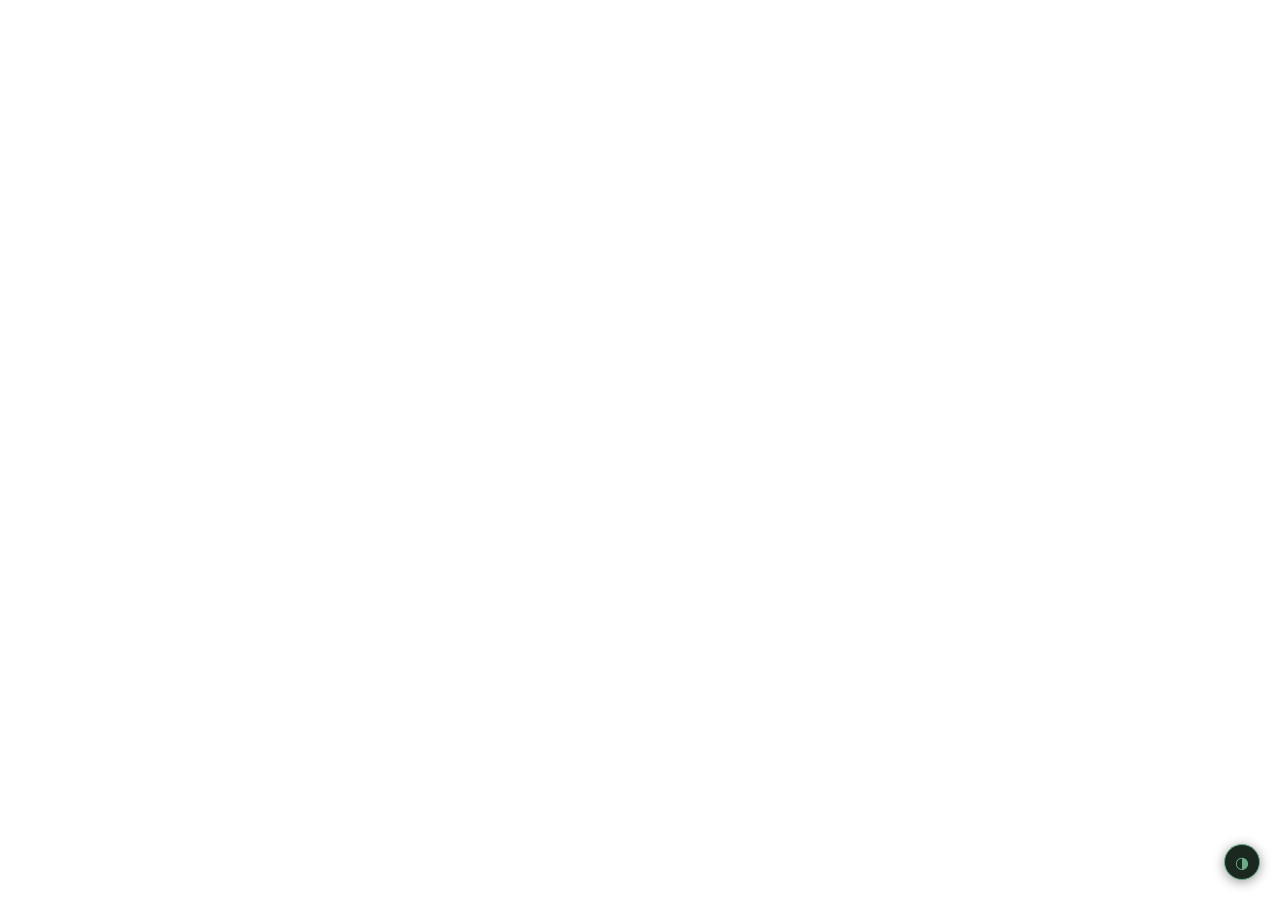
==== commit 1a5c6301: "July_6_DarkMode" ====
--- a/admin/index.html
+++ b/admin/index.html
@@ -4,10 +4,12 @@
   <meta charset="utf-8" />
   <meta name="viewport" content="width=device-width, initial-scale=1.0" />
   <title>MAN.Distilling — Admin</title>
+  <link rel="stylesheet" href="/admin/custom.css" />
   <script src="https://identity.netlify.com/v1/netlify-identity-widget.js"></script>
 </head>
 <body>
   <script src="https://unpkg.com/netlify-cms@^2.0.0/dist/netlify-cms.js"></script>
+  <script src="/admin/custom.js"></script>
   <script>
     if (window.netlifyIdentity) {
       window.netlifyIdentity.on("init", user => {
--- a/admin/custom.css
+++ b/admin/custom.css
@@ -0,0 +1,177 @@
+/* MAN.Distilling — CMS mobile fixes */
+
+@media (max-width: 800px) {
+
+  /* ── SIDEBAR COLLAPSE ── */
+  [class*="SidebarContainer"] {
+    transition: transform 0.25s ease, opacity 0.25s ease !important;
+    transform-origin: left top;
+  }
+
+  body.sidebar-collapsed [class*="SidebarContainer"] {
+    transform: translateX(-270px) !important;
+    opacity: 0 !important;
+    pointer-events: none !important;
+  }
+
+  [class*="SidebarContainer"] h2 {
+    cursor: pointer;
+    user-select: none;
+  }
+
+  /* ── MEDIA LIBRARY MODAL ── */
+  [class*="StyledModal"] {
+    width: 95vw !important;
+    max-width: 95vw !important;
+    padding: 12px !important;
+  }
+
+  /* ── IMAGE GRID — 3 per row ── */
+  [class*="Card"] {
+    width: 28vw !important;
+    height: 28vw !important;
+    min-width: 0 !important;
+    margin: 3px !important;
+  }
+
+  [class*="CardImage"] {
+    width: 100% !important;
+    height: 70% !important;
+    object-fit: cover !important;
+  }
+
+  /* Hide filename text to save space */
+  [class*="CardText"],
+  [class*="card-text"],
+  [class*="CardTitle"] {
+    font-size: 8px !important;
+    padding: 2px 3px !important;
+    white-space: nowrap !important;
+    overflow: hidden !important;
+    text-overflow: ellipsis !important;
+  }
+
+  /* ── MEDIA LIBRARY BUTTON ROWS — let them wrap instead of hanging off-screen ── */
+  [class*="RowContainer"] {
+    display: flex !important;
+    flex-wrap: wrap !important;
+    row-gap: 6px !important;
+  }
+
+  [class*="ButtonsContainer"] {
+    display: flex !important;
+    flex-wrap: wrap !important;
+    gap: 4px !important;
+    width: 100% !important;
+    justify-content: flex-start !important;
+  }
+
+  [class*="ActionButton"],
+  [class*="DeleteButton"],
+  [class*="InsertButton"],
+  [class*="UploadButton"] {
+    font-size: 11px !important;
+    padding: 6px 8px !important;
+    min-width: 0 !important;
+    white-space: nowrap !important;
+  }
+
+}
+
+/* ── CMS DARK MODE ── */
+
+/* Toggle button — fixed, always visible */
+#cms-dark-toggle {
+  position: fixed;
+  bottom: 20px;
+  right: 20px;
+  z-index: 99999;
+  width: 36px;
+  height: 36px;
+  border-radius: 50%;
+  border: 1px solid #6aab8a;
+  background: #1a2820;
+  color: #6aab8a;
+  font-size: 16px;
+  cursor: pointer;
+  display: flex;
+  align-items: center;
+  justify-content: center;
+  box-shadow: 0 2px 12px rgba(0,0,0,0.4);
+  transition: background 0.2s;
+}
+
+#cms-dark-toggle:hover { background: #2a3830; }
+
+/* Dark mode overrides */
+body.cms-dark,
+body.cms-dark [class*="App-"] {
+  background-color: #0f1a16 !important;
+  color: #e8ede9 !important;
+}
+
+body.cms-dark [class*="SidebarContainer"],
+body.cms-dark [class*="CollectionContainer"],
+body.cms-dark [class*="NavContainer"] {
+  background-color: #0a1410 !important;
+  box-shadow: none !important;
+}
+
+body.cms-dark [class*="AppHeader"],
+body.cms-dark header {
+  background-color: #0a1410 !important;
+  border-bottom: 1px solid #1a3028 !important;
+}
+
+body.cms-dark [class*="Card"],
+body.cms-dark [class*="EntryCard"] {
+  background-color: #141f1a !important;
+  border-color: #2a4038 !important;
+  color: #e8ede9 !important;
+}
+
+body.cms-dark input,
+body.cms-dark textarea,
+body.cms-dark select,
+body.cms-dark [class*="Input"],
+body.cms-dark [class*="TextArea"] {
+  background-color: #1a2820 !important;
+  color: #e8ede9 !important;
+  border-color: #2a4038 !important;
+}
+
+body.cms-dark [class*="ToolbarContainer"],
+body.cms-dark [class*="EditorContainer"],
+body.cms-dark [class*="EditorControl"] {
+  background-color: #141f1a !important;
+  border-color: #2a4038 !important;
+  color: #e8ede9 !important;
+}
+
+body.cms-dark [class*="StyledModal"],
+body.cms-dark [class*="LibraryTop"],
+body.cms-dark [class*="MediaLibrary"] {
+  background-color: #0f1a16 !important;
+  color: #e8ede9 !important;
+}
+
+body.cms-dark [class*="ActionButton"] {
+  background-color: #2a4038 !important;
+  color: #e8ede9 !important;
+}
+
+body.cms-dark h1,
+body.cms-dark h2,
+body.cms-dark h3,
+body.cms-dark p,
+body.cms-dark span,
+body.cms-dark label,
+body.cms-dark a {
+  color: #e8ede9 !important;
+}
+
+body.cms-dark [class*="active"],
+body.cms-dark [class*="Active"] {
+  background-color: #1a3028 !important;
+  color: #6aab8a !important;
+}
